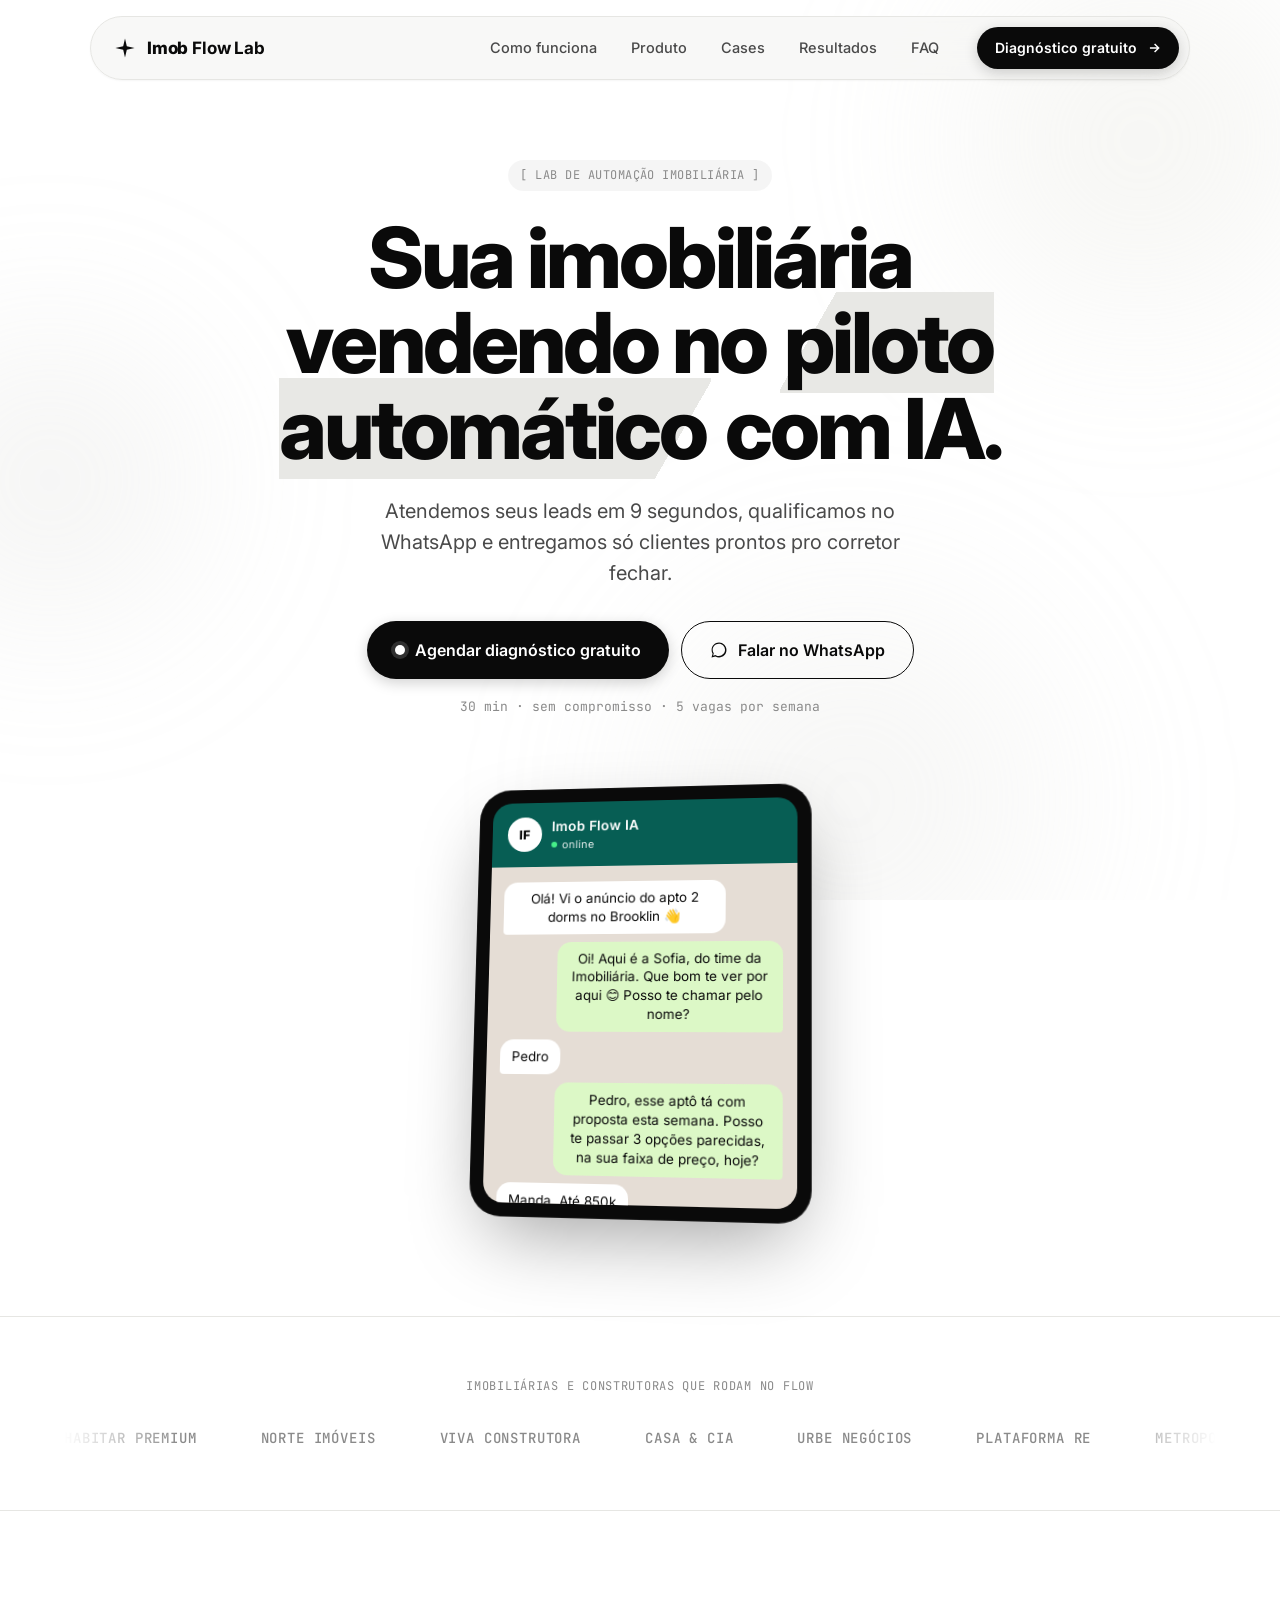
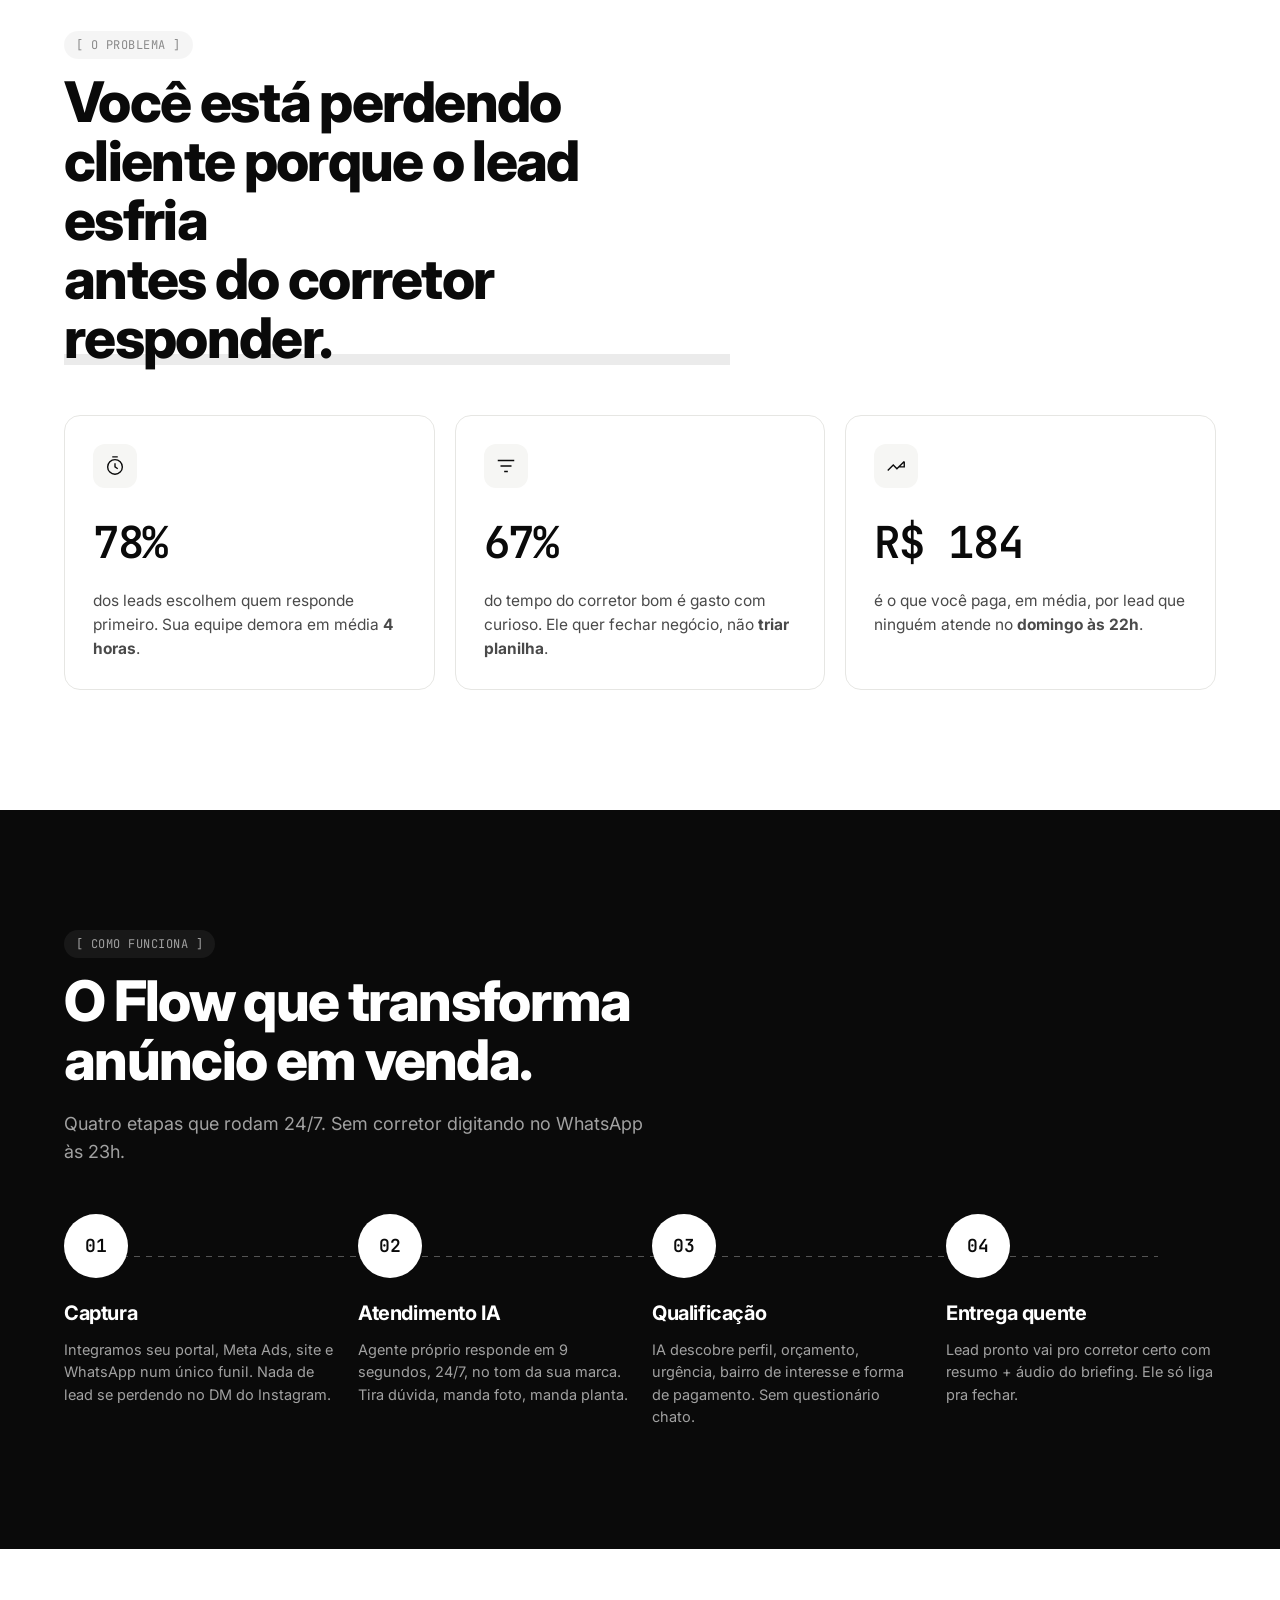
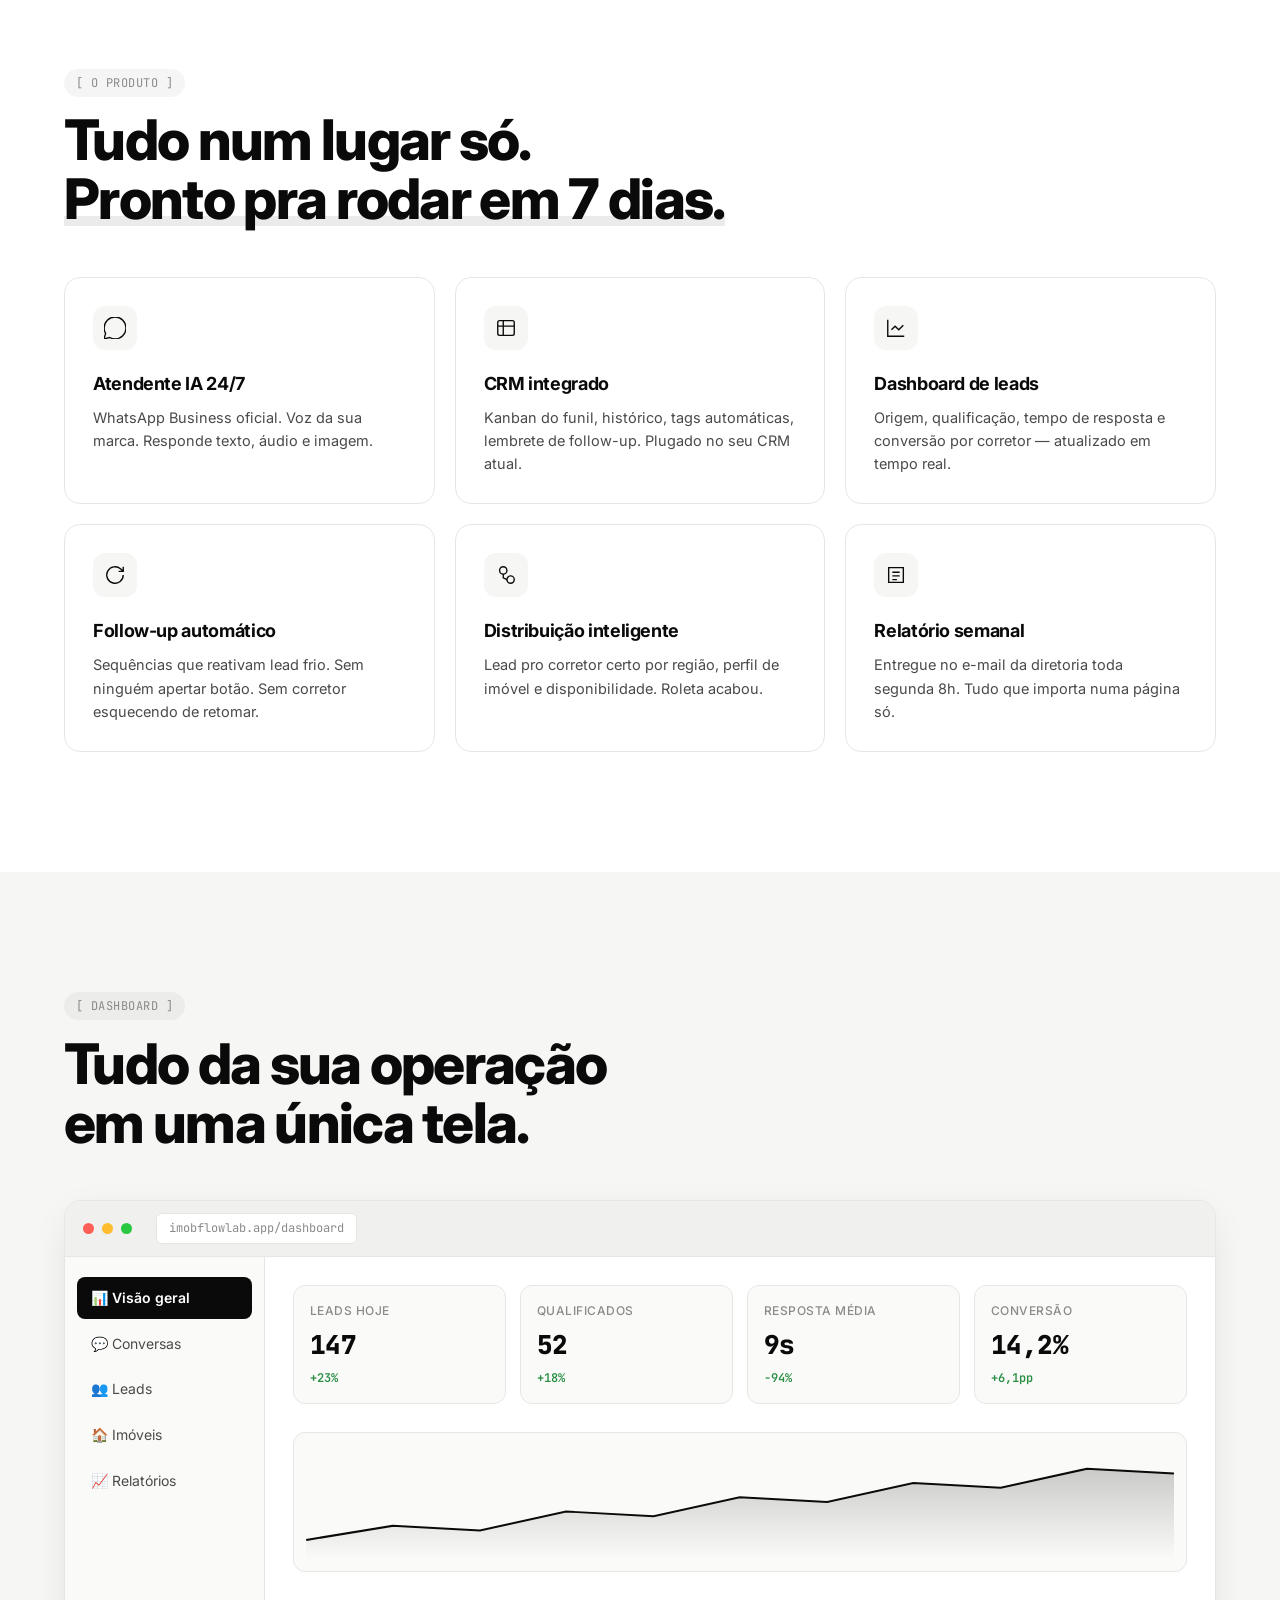
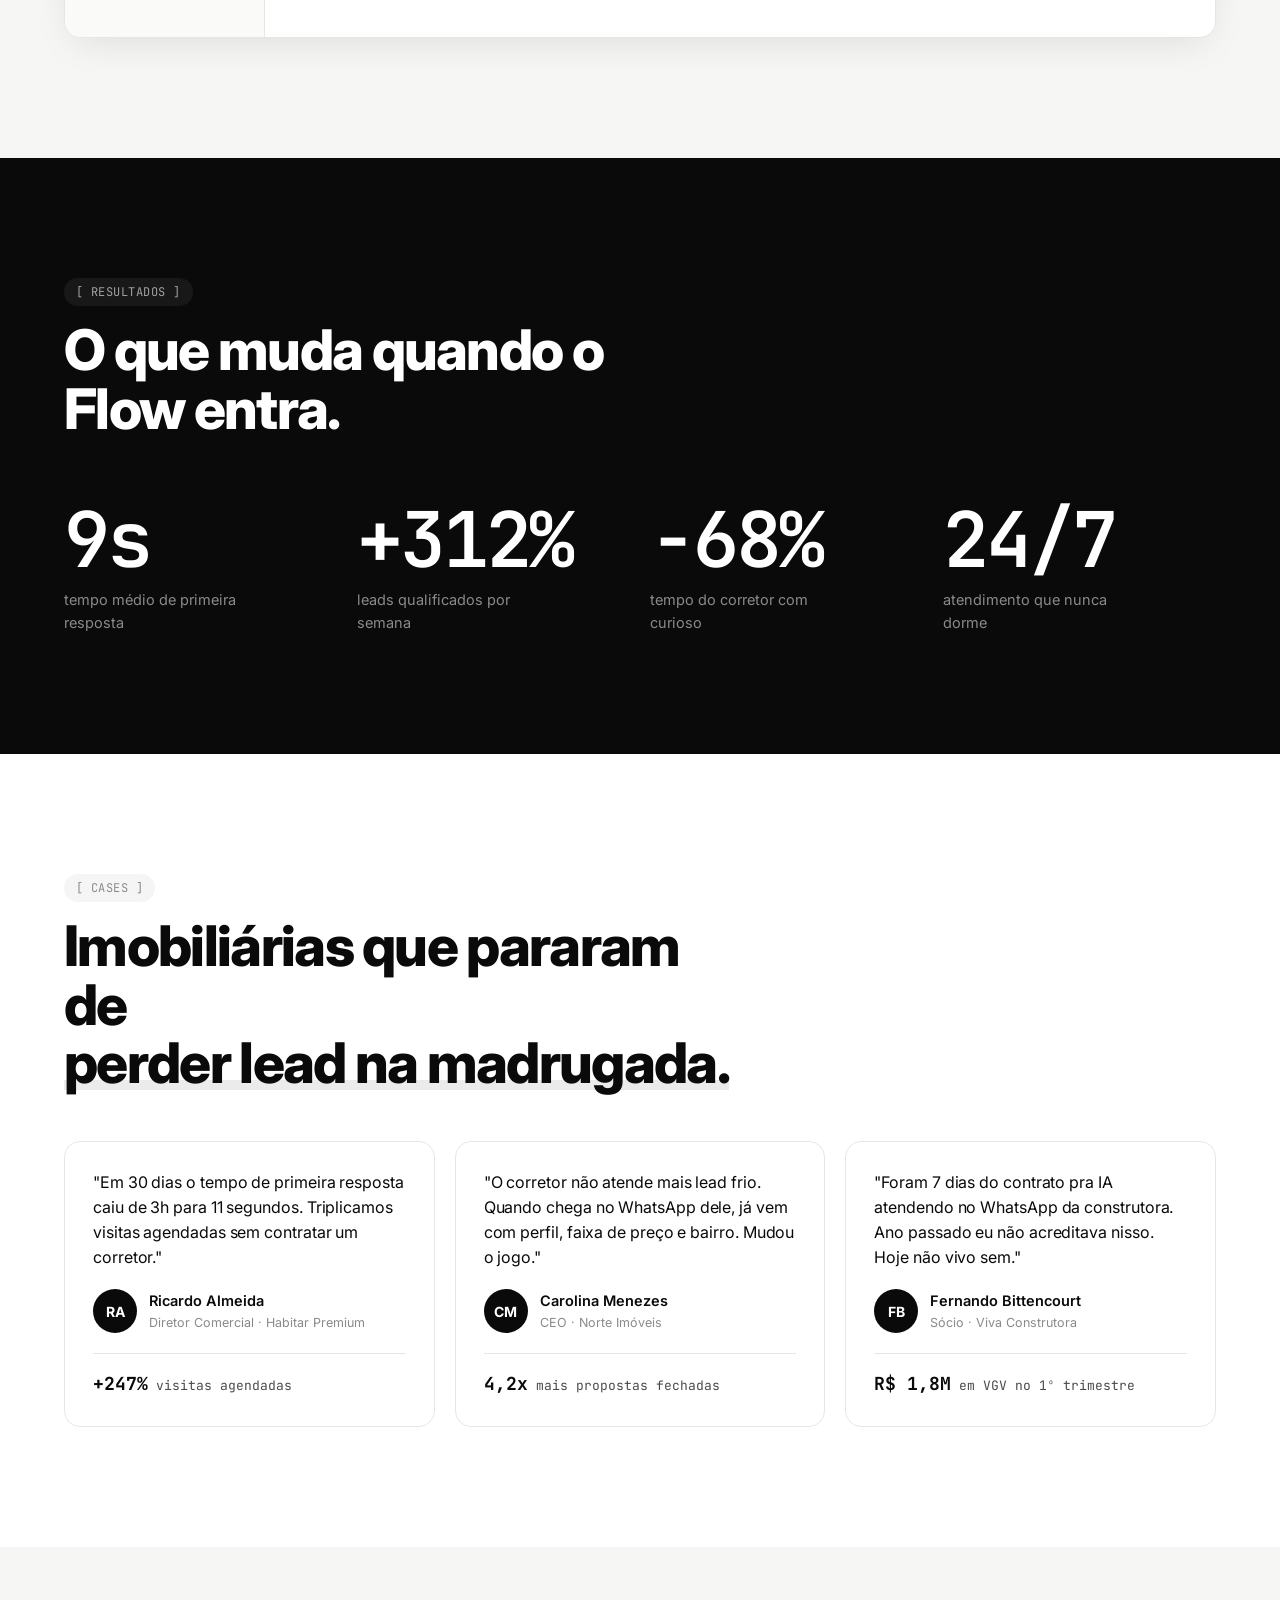
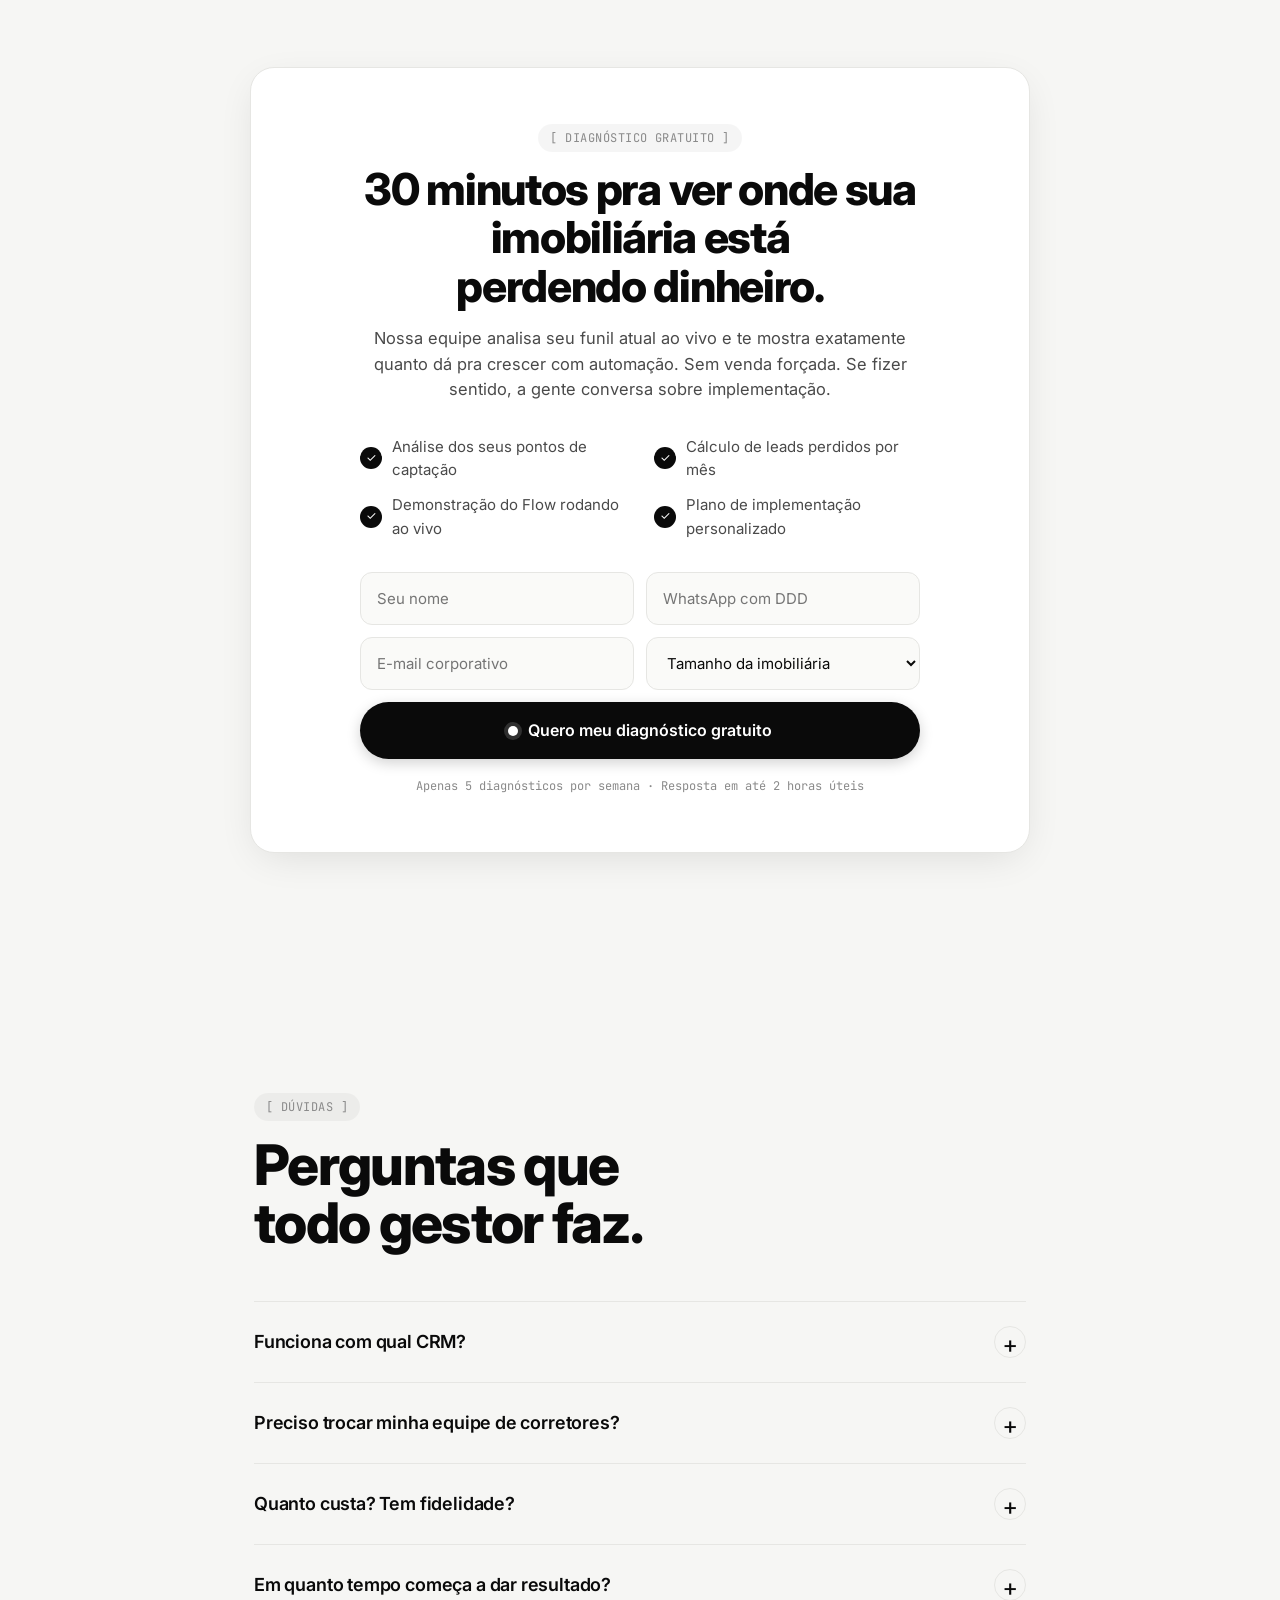
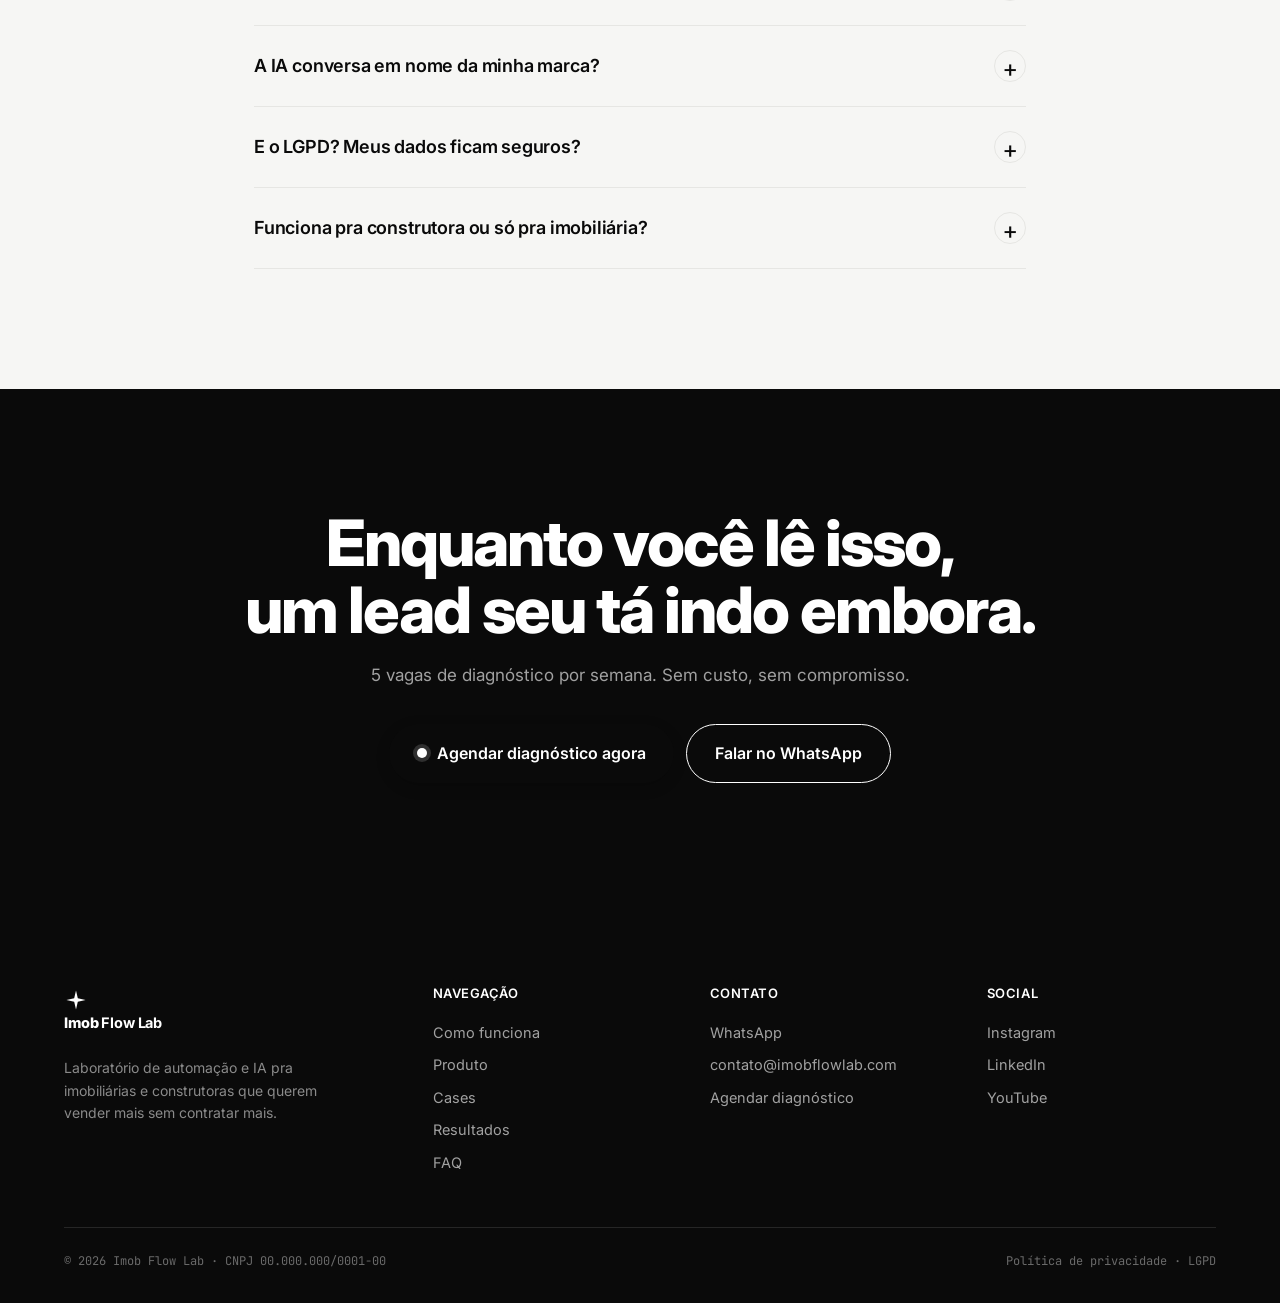
==== index.html @ 94480224 "Publish Imob Flow Lab site to gh-pages" ====
<!DOCTYPE html>
<html lang="pt-BR">
<head>
<meta charset="UTF-8" />
<meta name="viewport" content="width=device-width, initial-scale=1.0" />
<title>Imob Flow Lab — IA para imobiliárias vendendo no piloto automático</title>
<meta name="description" content="Atendemos seus leads em 9 segundos, qualificamos no WhatsApp e entregamos só clientes prontos pro corretor fechar. Agende seu diagnóstico gratuito." />
<link rel="preconnect" href="https://fonts.googleapis.com" />
<link rel="preconnect" href="https://fonts.gstatic.com" crossorigin />
<link href="https://fonts.googleapis.com/css2?family=Inter:wght@400;500;600;700;800&family=JetBrains+Mono:wght@400;500&display=swap" rel="stylesheet" />
<link rel="stylesheet" href="styles.css" />
<link rel="icon" type="image/svg+xml" href="assets/favicon.svg" />
</head>
<body>

<!-- BACKGROUND ORBS -->
<div class="bg-orbs" aria-hidden="true">
  <div class="orb orb-1"></div>
  <div class="orb orb-2"></div>
  <div class="orb orb-3"></div>
</div>

<!-- NAVBAR -->
<header class="navbar-wrap">
  <nav class="navbar" aria-label="Principal">
    <a href="#top" class="logo" aria-label="Imob Flow Lab — Início">
      <svg class="logo-mark" viewBox="0 0 40 40" fill="none" aria-hidden="true">
        <path d="M20 4 L23 17 L36 20 L23 23 L20 36 L17 23 L4 20 L17 17 Z" fill="#0A0A0A"/>
      </svg>
      <span class="logo-text"><strong>Imob</strong> Flow Lab</span>
    </a>
    <ul class="nav-links">
      <li><a href="#como-funciona">Como funciona</a></li>
      <li><a href="#produto">Produto</a></li>
      <li><a href="#cases">Cases</a></li>
      <li><a href="#resultados">Resultados</a></li>
      <li><a href="#faq">FAQ</a></li>
    </ul>
    <a href="#diagnostico" class="btn btn-primary btn-sm">
      Diagnóstico gratuito
      <svg width="14" height="14" viewBox="0 0 24 24" fill="none" stroke="currentColor" stroke-width="2.5"><path d="M5 12h14M13 5l7 7-7 7"/></svg>
    </a>
    <button class="nav-toggle" aria-label="Abrir menu">
      <span></span><span></span><span></span>
    </button>
  </nav>
</header>

<!-- MOBILE DRAWER -->
<div class="mobile-drawer" aria-hidden="true">
  <a href="#como-funciona">Como funciona</a>
  <a href="#produto">Produto</a>
  <a href="#cases">Cases</a>
  <a href="#resultados">Resultados</a>
  <a href="#faq">FAQ</a>
  <a href="#diagnostico" class="btn btn-primary">Diagnóstico gratuito →</a>
</div>

<main id="top">

<!-- HERO -->
<section class="hero">
  <div class="container hero-inner">
    <span class="eyebrow">[ LAB DE AUTOMAÇÃO IMOBILIÁRIA ]</span>
    <h1 class="hero-title">
      Sua imobiliária vendendo no <span class="hl">piloto automático</span> com IA.
    </h1>
    <p class="hero-sub">
      Atendemos seus leads em 9 segundos, qualificamos no WhatsApp e entregamos só clientes prontos pro corretor fechar.
    </p>
    <div class="hero-ctas">
      <a href="#diagnostico" class="btn btn-primary btn-lg">
        <span class="btn-dot"></span>
        Agendar diagnóstico gratuito
      </a>
      <a href="https://wa.me/5500000000000" class="btn btn-ghost btn-lg" target="_blank" rel="noopener">
        <svg width="18" height="18" viewBox="0 0 24 24" fill="currentColor"><path d="M12.04 2C6.58 2 2.13 6.45 2.13 11.91c0 1.75.46 3.45 1.32 4.95L2 22l5.25-1.37c1.45.79 3.08 1.21 4.79 1.21h.01c5.46 0 9.91-4.45 9.91-9.91 0-2.65-1.03-5.14-2.9-7.01A9.816 9.816 0 0 0 12.04 2zm0 18.13c-1.53 0-3.03-.41-4.34-1.19l-.31-.18-3.23.85.86-3.15-.2-.32a8.198 8.198 0 0 1-1.26-4.34c0-4.54 3.7-8.24 8.24-8.24 2.2 0 4.27.86 5.83 2.42a8.18 8.18 0 0 1 2.41 5.83c0 4.54-3.7 8.24-8.24 8.24z"/></svg>
        Falar no WhatsApp
      </a>
    </div>
    <p class="hero-microcopy">30 min · sem compromisso · 5 vagas por semana</p>

    <!-- WhatsApp Mockup -->
    <div class="hero-mock" aria-hidden="true">
      <div class="phone">
        <div class="phone-header">
          <div class="phone-avatar">IF</div>
          <div>
            <div class="phone-name">Imob Flow IA</div>
            <div class="phone-status"><span class="dot-green"></span> online</div>
          </div>
        </div>
        <div class="chat" id="chat"></div>
      </div>
    </div>
  </div>
</section>

<!-- LOGO BAR -->
<section class="logo-bar">
  <div class="container">
    <p class="logo-bar-title">Imobiliárias e construtoras que rodam no Flow</p>
    <div class="marquee">
      <div class="marquee-track">
        <span>HABITAR PREMIUM</span>
        <span>NORTE IMÓVEIS</span>
        <span>VIVA CONSTRUTORA</span>
        <span>CASA &amp; CIA</span>
        <span>URBE NEGÓCIOS</span>
        <span>PLATAFORMA RE</span>
        <span>METROPOLE EMPREENDIMENTOS</span>
        <span>ALTO PADRÃO LAR</span>
        <span>HABITAR PREMIUM</span>
        <span>NORTE IMÓVEIS</span>
        <span>VIVA CONSTRUTORA</span>
        <span>CASA &amp; CIA</span>
      </div>
    </div>
  </div>
</section>

<!-- DOR -->
<section class="section section-dor">
  <div class="container">
    <span class="eyebrow">[ O PROBLEMA ]</span>
    <h2 class="section-title">
      Você está perdendo cliente porque o lead esfria <span class="hl-line">antes do corretor responder.</span>
    </h2>
    <div class="grid-3">
      <article class="card card-dor reveal">
        <div class="card-icon"><svg viewBox="0 0 24 24" fill="none" stroke="currentColor" stroke-width="1.5"><circle cx="12" cy="13" r="8"/><path d="M12 9v4l3 2M9 2h6"/></svg></div>
        <div class="big-stat">78%</div>
        <p>dos leads escolhem quem responde primeiro. Sua equipe demora em média <strong>4 horas</strong>.</p>
      </article>
      <article class="card card-dor reveal">
        <div class="card-icon"><svg viewBox="0 0 24 24" fill="none" stroke="currentColor" stroke-width="1.5"><path d="M3 6h18M6 12h12M10 18h4"/></svg></div>
        <div class="big-stat">67%</div>
        <p>do tempo do corretor bom é gasto com curioso. Ele quer fechar negócio, não <strong>triar planilha</strong>.</p>
      </article>
      <article class="card card-dor reveal">
        <div class="card-icon"><svg viewBox="0 0 24 24" fill="none" stroke="currentColor" stroke-width="1.5"><path d="M3 17l6-6 4 4 8-8M21 7v6h-6"/></svg></div>
        <div class="big-stat">R$ 184</div>
        <p>é o que você paga, em média, por lead que ninguém atende no <strong>domingo às 22h</strong>.</p>
      </article>
    </div>
  </div>
</section>

<!-- MECANISMO -->
<section class="section section-dark" id="como-funciona">
  <div class="container">
    <span class="eyebrow eyebrow-dark">[ COMO FUNCIONA ]</span>
    <h2 class="section-title">O Flow que transforma <span class="hl-line">anúncio em venda.</span></h2>
    <p class="section-sub">Quatro etapas que rodam 24/7. Sem corretor digitando no WhatsApp às 23h.</p>

    <div class="flow">
      <div class="flow-line"></div>
      <div class="flow-step reveal">
        <div class="flow-num">01</div>
        <h3>Captura</h3>
        <p>Integramos seu portal, Meta Ads, site e WhatsApp num único funil. Nada de lead se perdendo no DM do Instagram.</p>
      </div>
      <div class="flow-step reveal">
        <div class="flow-num">02</div>
        <h3>Atendimento IA</h3>
        <p>Agente próprio responde em 9 segundos, 24/7, no tom da sua marca. Tira dúvida, manda foto, manda planta.</p>
      </div>
      <div class="flow-step reveal">
        <div class="flow-num">03</div>
        <h3>Qualificação</h3>
        <p>IA descobre perfil, orçamento, urgência, bairro de interesse e forma de pagamento. Sem questionário chato.</p>
      </div>
      <div class="flow-step reveal">
        <div class="flow-num">04</div>
        <h3>Entrega quente</h3>
        <p>Lead pronto vai pro corretor certo com resumo + áudio do briefing. Ele só liga pra fechar.</p>
      </div>
    </div>
  </div>
</section>

<!-- PRODUTO / MODULOS -->
<section class="section" id="produto">
  <div class="container">
    <span class="eyebrow">[ O PRODUTO ]</span>
    <h2 class="section-title">Tudo num lugar só. <span class="hl-line">Pronto pra rodar em 7 dias.</span></h2>
    <div class="grid-3">
      <article class="card card-feat reveal">
        <div class="card-icon"><svg viewBox="0 0 24 24" fill="none" stroke="currentColor" stroke-width="1.5"><path d="M20.52 3.45A11.84 11.84 0 0 0 12.07 0C5.51 0 .15 5.36.15 11.92c0 2.1.55 4.16 1.6 5.97L0 24l6.27-1.64a11.93 11.93 0 0 0 5.8 1.48h.01c6.55 0 11.92-5.36 11.92-11.92 0-3.19-1.24-6.19-3.48-8.47z"/></svg></div>
        <h3>Atendente IA 24/7</h3>
        <p>WhatsApp Business oficial. Voz da sua marca. Responde texto, áudio e imagem.</p>
      </article>
      <article class="card card-feat reveal">
        <div class="card-icon"><svg viewBox="0 0 24 24" fill="none" stroke="currentColor" stroke-width="1.5"><rect x="3" y="4" width="18" height="16" rx="2"/><path d="M3 10h18M9 4v16"/></svg></div>
        <h3>CRM integrado</h3>
        <p>Kanban do funil, histórico, tags automáticas, lembrete de follow-up. Plugado no seu CRM atual.</p>
      </article>
      <article class="card card-feat reveal">
        <div class="card-icon"><svg viewBox="0 0 24 24" fill="none" stroke="currentColor" stroke-width="1.5"><path d="M3 3v18h18M7 14l4-4 4 4 5-5"/></svg></div>
        <h3>Dashboard de leads</h3>
        <p>Origem, qualificação, tempo de resposta e conversão por corretor — atualizado em tempo real.</p>
      </article>
      <article class="card card-feat reveal">
        <div class="card-icon"><svg viewBox="0 0 24 24" fill="none" stroke="currentColor" stroke-width="1.5"><path d="M21 12a9 9 0 1 1-3-6.7L21 8M21 3v5h-5"/></svg></div>
        <h3>Follow-up automático</h3>
        <p>Sequências que reativam lead frio. Sem ninguém apertar botão. Sem corretor esquecendo de retomar.</p>
      </article>
      <article class="card card-feat reveal">
        <div class="card-icon"><svg viewBox="0 0 24 24" fill="none" stroke="currentColor" stroke-width="1.5"><circle cx="9" cy="7" r="4"/><circle cx="17" cy="17" r="4"/><path d="M9 11v4l4 2"/></svg></div>
        <h3>Distribuição inteligente</h3>
        <p>Lead pro corretor certo por região, perfil de imóvel e disponibilidade. Roleta acabou.</p>
      </article>
      <article class="card card-feat reveal">
        <div class="card-icon"><svg viewBox="0 0 24 24" fill="none" stroke="currentColor" stroke-width="1.5"><path d="M4 4h16v16H4z M8 9h8M8 13h8M8 17h5"/></svg></div>
        <h3>Relatório semanal</h3>
        <p>Entregue no e-mail da diretoria toda segunda 8h. Tudo que importa numa página só.</p>
      </article>
    </div>
  </div>
</section>

<!-- DEMO VISUAL -->
<section class="section section-alt">
  <div class="container">
    <span class="eyebrow">[ DASHBOARD ]</span>
    <h2 class="section-title">Tudo da sua operação <span class="hl-line">em uma única tela.</span></h2>
    <div class="dashboard-frame">
      <div class="dashboard-top">
        <span class="dot"></span><span class="dot"></span><span class="dot"></span>
        <div class="dashboard-url">imobflowlab.app/dashboard</div>
      </div>
      <div class="dashboard-body">
        <div class="dash-side">
          <div class="dash-side-item active">📊 Visão geral</div>
          <div class="dash-side-item">💬 Conversas</div>
          <div class="dash-side-item">👥 Leads</div>
          <div class="dash-side-item">🏠 Imóveis</div>
          <div class="dash-side-item">📈 Relatórios</div>
        </div>
        <div class="dash-main">
          <div class="dash-kpis">
            <div class="kpi"><span class="kpi-label">Leads hoje</span><span class="kpi-value">147</span><span class="kpi-trend up">+23%</span></div>
            <div class="kpi"><span class="kpi-label">Qualificados</span><span class="kpi-value">52</span><span class="kpi-trend up">+18%</span></div>
            <div class="kpi"><span class="kpi-label">Resposta média</span><span class="kpi-value">9s</span><span class="kpi-trend up">−94%</span></div>
            <div class="kpi"><span class="kpi-label">Conversão</span><span class="kpi-value">14,2%</span><span class="kpi-trend up">+6,1pp</span></div>
          </div>
          <div class="dash-chart">
            <svg viewBox="0 0 400 120" preserveAspectRatio="none">
              <defs>
                <linearGradient id="g1" x1="0" x2="0" y1="0" y2="1">
                  <stop offset="0%" stop-color="#0A0A0A" stop-opacity="0.2"/>
                  <stop offset="100%" stop-color="#0A0A0A" stop-opacity="0"/>
                </linearGradient>
              </defs>
              <path d="M0,100 L40,85 L80,90 L120,70 L160,75 L200,55 L240,60 L280,40 L320,45 L360,25 L400,30 L400,120 L0,120 Z" fill="url(#g1)"/>
              <path d="M0,100 L40,85 L80,90 L120,70 L160,75 L200,55 L240,60 L280,40 L320,45 L360,25 L400,30" stroke="#0A0A0A" stroke-width="2" fill="none"/>
            </svg>
          </div>
        </div>
      </div>
    </div>
  </div>
</section>

<!-- RESULTADOS -->
<section class="section section-dark" id="resultados">
  <div class="container">
    <span class="eyebrow eyebrow-dark">[ RESULTADOS ]</span>
    <h2 class="section-title">O que muda quando o <span class="hl-line">Flow entra.</span></h2>
    <div class="grid-4 stats">
      <div class="stat reveal"><div class="stat-num" data-target="9" data-suffix="s">0s</div><div class="stat-label">tempo médio de primeira resposta</div></div>
      <div class="stat reveal"><div class="stat-num" data-target="312" data-prefix="+" data-suffix="%">0%</div><div class="stat-label">leads qualificados por semana</div></div>
      <div class="stat reveal"><div class="stat-num" data-target="68" data-prefix="−" data-suffix="%">0%</div><div class="stat-label">tempo do corretor com curioso</div></div>
      <div class="stat reveal"><div class="stat-num">24/7</div><div class="stat-label">atendimento que nunca dorme</div></div>
    </div>
  </div>
</section>

<!-- CASES / DEPOIMENTOS -->
<section class="section" id="cases">
  <div class="container">
    <span class="eyebrow">[ CASES ]</span>
    <h2 class="section-title">Imobiliárias que pararam de <span class="hl-line">perder lead na madrugada.</span></h2>
    <div class="grid-3">
      <article class="card card-case reveal">
        <div class="case-quote">"Em 30 dias o tempo de primeira resposta caiu de 3h para 11 segundos. Triplicamos visitas agendadas sem contratar um corretor."</div>
        <div class="case-author">
          <div class="case-avatar">RA</div>
          <div>
            <div class="case-name">Ricardo Almeida</div>
            <div class="case-role">Diretor Comercial · Habitar Premium</div>
          </div>
        </div>
        <div class="case-metric"><strong>+247%</strong> visitas agendadas</div>
      </article>
      <article class="card card-case reveal">
        <div class="case-quote">"O corretor não atende mais lead frio. Quando chega no WhatsApp dele, já vem com perfil, faixa de preço e bairro. Mudou o jogo."</div>
        <div class="case-author">
          <div class="case-avatar">CM</div>
          <div>
            <div class="case-name">Carolina Menezes</div>
            <div class="case-role">CEO · Norte Imóveis</div>
          </div>
        </div>
        <div class="case-metric"><strong>4,2x</strong> mais propostas fechadas</div>
      </article>
      <article class="card card-case reveal">
        <div class="case-quote">"Foram 7 dias do contrato pra IA atendendo no WhatsApp da construtora. Ano passado eu não acreditava nisso. Hoje não vivo sem."</div>
        <div class="case-author">
          <div class="case-avatar">FB</div>
          <div>
            <div class="case-name">Fernando Bittencourt</div>
            <div class="case-role">Sócio · Viva Construtora</div>
          </div>
        </div>
        <div class="case-metric"><strong>R$ 1,8M</strong> em VGV no 1º trimestre</div>
      </article>
    </div>
  </div>
</section>

<!-- OFERTA / DIAGNOSTICO -->
<section class="section section-offer" id="diagnostico">
  <div class="container">
    <div class="offer-card reveal">
      <span class="eyebrow">[ DIAGNÓSTICO GRATUITO ]</span>
      <h2 class="offer-title">30 minutos pra ver onde sua imobiliária está <span class="hl-line">perdendo dinheiro.</span></h2>
      <p class="offer-sub">Nossa equipe analisa seu funil atual ao vivo e te mostra exatamente quanto dá pra crescer com automação. Sem venda forçada. Se fizer sentido, a gente conversa sobre implementação.</p>
      <ul class="offer-list">
        <li><span class="check">✓</span> Análise dos seus pontos de captação</li>
        <li><span class="check">✓</span> Cálculo de leads perdidos por mês</li>
        <li><span class="check">✓</span> Demonstração do Flow rodando ao vivo</li>
        <li><span class="check">✓</span> Plano de implementação personalizado</li>
      </ul>

      <form class="offer-form" onsubmit="event.preventDefault(); handleSubmit(this);">
        <div class="form-row">
          <input type="text" name="nome" placeholder="Seu nome" required />
          <input type="tel" name="whatsapp" placeholder="WhatsApp com DDD" required />
        </div>
        <div class="form-row">
          <input type="email" name="email" placeholder="E-mail corporativo" required />
          <select name="porte" required>
            <option value="">Tamanho da imobiliária</option>
            <option>Até 5 corretores</option>
            <option>6 a 20 corretores</option>
            <option>21 a 50 corretores</option>
            <option>Mais de 50 corretores</option>
            <option>Construtora / Incorporadora</option>
          </select>
        </div>
        <button type="submit" class="btn btn-primary btn-lg btn-block">
          <span class="btn-dot"></span>
          Quero meu diagnóstico gratuito
        </button>
        <p class="form-foot">Apenas 5 diagnósticos por semana · Resposta em até 2 horas úteis</p>
      </form>
    </div>
  </div>
</section>

<!-- FAQ -->
<section class="section section-alt" id="faq">
  <div class="container container-narrow">
    <span class="eyebrow">[ DÚVIDAS ]</span>
    <h2 class="section-title">Perguntas que <span class="hl-line">todo gestor faz.</span></h2>
    <div class="faq">
      <details class="faq-item">
        <summary>Funciona com qual CRM?<span class="faq-icon">+</span></summary>
        <p>Plugamos no que você já usa. HubSpot, Pipedrive, RD Station, Kommo, Jetimob, Vista, Imovelweb, Zap. Se for um CRM custom, integramos via API em até 5 dias úteis.</p>
      </details>
      <details class="faq-item">
        <summary>Preciso trocar minha equipe de corretores?<span class="faq-icon">+</span></summary>
        <p>Não. A IA não substitui corretor — ela tira o lixo do caminho. Seu corretor recebe lead já qualificado, com briefing pronto, e gasta o tempo dele fechando, não filtrando.</p>
      </details>
      <details class="faq-item">
        <summary>Quanto custa? Tem fidelidade?<span class="faq-icon">+</span></summary>
        <p>Trabalhamos com setup único + mensalidade baseada no volume de atendimentos. Contrato de 6 meses, com cláusula de saída se a gente não bater a meta combinada nos primeiros 90 dias. Preço só faz sentido depois do diagnóstico, quando a gente sabe o porte da sua operação.</p>
      </details>
      <details class="faq-item">
        <summary>Em quanto tempo começa a dar resultado?<span class="faq-icon">+</span></summary>
        <p>Implementação técnica: 7 dias úteis. Primeiro impacto em tempo de resposta: imediato. Primeiro impacto em conversão: 30 a 45 dias, em média. Resultados medidos no nosso dashboard, sem letrinha miúda.</p>
      </details>
      <details class="faq-item">
        <summary>A IA conversa em nome da minha marca?<span class="faq-icon">+</span></summary>
        <p>Sim. Treinamos o agente com sua linguagem, seus argumentos, seus diferenciais e seu portfólio. Quem fala no WhatsApp é a sua marca, não um chatbot genérico.</p>
      </details>
      <details class="faq-item">
        <summary>E o LGPD? Meus dados ficam seguros?<span class="faq-icon">+</span></summary>
        <p>Sim. Operamos em servidores brasileiros, com criptografia em trânsito e em repouso. Contrato vem com DPA assinado. Você é o controlador, a gente é operador.</p>
      </details>
      <details class="faq-item">
        <summary>Funciona pra construtora ou só pra imobiliária?<span class="faq-icon">+</span></summary>
        <p>Os dois. Construtora ganha um vendedor digital 24/7 pra cada empreendimento. Imobiliária ganha capacidade infinita de triagem de lead novo e reativação de base antiga.</p>
      </details>
    </div>
  </div>
</section>

<!-- CTA FINAL -->
<section class="section cta-final">
  <div class="container">
    <h2 class="cta-final-title">Enquanto você lê isso, <br/> <span class="hl-line">um lead seu tá indo embora.</span></h2>
    <p class="cta-final-sub">5 vagas de diagnóstico por semana. Sem custo, sem compromisso.</p>
    <div class="hero-ctas center">
      <a href="#diagnostico" class="btn btn-primary btn-lg">
        <span class="btn-dot"></span>
        Agendar diagnóstico agora
      </a>
      <a href="https://wa.me/5500000000000" class="btn btn-ghost btn-lg" target="_blank" rel="noopener">Falar no WhatsApp</a>
    </div>
  </div>
</section>

</main>

<!-- FOOTER -->
<footer class="footer">
  <div class="container">
    <div class="footer-grid">
      <div>
        <a href="#top" class="logo">
          <svg class="logo-mark" viewBox="0 0 40 40" fill="none"><path d="M20 4 L23 17 L36 20 L23 23 L20 36 L17 23 L4 20 L17 17 Z" fill="#FFFFFF"/></svg>
          <span class="logo-text logo-text-light"><strong>Imob</strong> Flow Lab</span>
        </a>
        <p class="footer-desc">Laboratório de automação e IA pra imobiliárias e construtoras que querem vender mais sem contratar mais.</p>
      </div>
      <div>
        <h4>Navegação</h4>
        <a href="#como-funciona">Como funciona</a>
        <a href="#produto">Produto</a>
        <a href="#cases">Cases</a>
        <a href="#resultados">Resultados</a>
        <a href="#faq">FAQ</a>
      </div>
      <div>
        <h4>Contato</h4>
        <a href="https://wa.me/5500000000000">WhatsApp</a>
        <a href="mailto:contato@imobflowlab.com">contato@imobflowlab.com</a>
        <a href="#diagnostico">Agendar diagnóstico</a>
      </div>
      <div>
        <h4>Social</h4>
        <a href="#">Instagram</a>
        <a href="#">LinkedIn</a>
        <a href="#">YouTube</a>
      </div>
    </div>
    <div class="footer-bottom">
      <span>© 2026 Imob Flow Lab · CNPJ 00.000.000/0001-00</span>
      <span>Política de privacidade · LGPD</span>
    </div>
  </div>
</footer>

<!-- STICKY MOBILE CTA -->
<a href="#diagnostico" class="sticky-cta">
  <span class="btn-dot"></span>
  Diagnóstico gratuito →
</a>

<script src="script.js"></script>
</body>
</html>
---- styles.css ----
/* =========================================================
   IMOB FLOW LAB — minimalist B&W tech
   ========================================================= */

:root{
  --bg: #FFFFFF;
  --bg-alt: #F6F6F4;
  --bg-dark: #0A0A0A;
  --surface-dark: #141414;
  --ink: #0A0A0A;
  --ink-2: #4A4A4A;
  --ink-3: #8A8A8A;
  --line: #E6E6E3;
  --line-dark: #262626;
  --accent: #0A0A0A;
  --accent-soft: rgba(10,10,10,0.04);
  --radius: 16px;
  --radius-sm: 10px;
  --container: 1200px;
  --shadow-1: 0 1px 2px rgba(0,0,0,0.04);
  --shadow-2: 0 10px 40px -10px rgba(0,0,0,0.12);
}

*{box-sizing:border-box;margin:0;padding:0}
html{scroll-behavior:smooth;-webkit-text-size-adjust:100%}
body{
  font-family:'Inter',system-ui,-apple-system,Segoe UI,Roboto,sans-serif;
  background:var(--bg);
  color:var(--ink);
  line-height:1.55;
  -webkit-font-smoothing:antialiased;
  overflow-x:hidden;
}
a{color:inherit;text-decoration:none}
button{font:inherit;border:0;background:none;cursor:pointer;color:inherit}
img,svg{display:block;max-width:100%}

/* ========== BACKGROUND ORBS ========== */
.bg-orbs{position:fixed;inset:0;z-index:-1;overflow:hidden;pointer-events:none}
.orb{position:absolute;border-radius:50%;filter:blur(80px);opacity:.5}
.orb-1{width:520px;height:520px;top:-120px;right:-120px;background:radial-gradient(circle,rgba(220,220,210,.7),transparent 70%)}
.orb-2{width:420px;height:420px;top:30%;left:-160px;background:radial-gradient(circle,rgba(200,200,195,.55),transparent 70%)}
.orb-3{width:600px;height:600px;bottom:-200px;right:10%;background:radial-gradient(circle,rgba(215,215,210,.55),transparent 70%)}

/* ========== CONTAINER ========== */
.container{
  width:100%;
  max-width:var(--container);
  margin:0 auto;
  padding:0 24px;
}
.container-narrow{max-width:820px}

/* ========== NAVBAR ========== */
.navbar-wrap{
  position:fixed;
  top:16px;left:0;right:0;
  z-index:50;
  display:flex;justify-content:center;
  padding:0 16px;
}
.navbar{
  display:flex;align-items:center;gap:24px;
  width:100%;max-width:1100px;
  background:rgba(246,246,244,.7);
  backdrop-filter:blur(20px) saturate(180%);
  -webkit-backdrop-filter:blur(20px) saturate(180%);
  border:1px solid var(--line);
  border-radius:999px;
  padding:10px 10px 10px 22px;
  box-shadow:var(--shadow-1);
}
.logo{display:flex;align-items:center;gap:10px;font-weight:700;font-size:17px;letter-spacing:-.01em}
.logo-mark{width:24px;height:24px;flex-shrink:0}
.logo-text strong{font-weight:800}
.logo-text-light{color:#fff}
.nav-links{display:flex;gap:6px;list-style:none;margin-left:auto}
.nav-links a{
  display:inline-block;
  padding:8px 14px;
  border-radius:999px;
  font-size:14.5px;color:var(--ink-2);font-weight:500;
  transition:.2s;
}
.nav-links a:hover{background:var(--accent-soft);color:var(--ink)}

/* ========== BUTTONS ========== */
.btn{
  display:inline-flex;align-items:center;gap:10px;
  padding:14px 22px;border-radius:999px;
  font-weight:600;font-size:15px;
  transition:transform .2s,background .2s,box-shadow .2s;
  white-space:nowrap;
}
.btn-sm{padding:10px 18px;font-size:14px}
.btn-lg{padding:16px 28px;font-size:16px}
.btn-block{width:100%;justify-content:center}
.btn-primary{
  background:var(--bg-dark);color:#fff;
  box-shadow:0 4px 14px rgba(0,0,0,0.18);
}
.btn-primary:hover{transform:translateY(-2px);box-shadow:0 8px 22px rgba(0,0,0,0.25)}
.btn-ghost{
  background:transparent;color:var(--ink);
  border:1.5px solid var(--ink);
}
.btn-ghost:hover{background:var(--ink);color:#fff}
.btn-dot{
  width:10px;height:10px;border-radius:50%;background:#fff;
  box-shadow:0 0 0 4px rgba(255,255,255,.15);
  animation:pulse 1.6s infinite;
}
@keyframes pulse{
  0%,100%{box-shadow:0 0 0 4px rgba(255,255,255,.15)}
  50%{box-shadow:0 0 0 7px rgba(255,255,255,.05)}
}

.nav-toggle{display:none;flex-direction:column;gap:5px;padding:8px}
.nav-toggle span{width:22px;height:2px;background:var(--ink);border-radius:2px;transition:.2s}

/* ========== MOBILE DRAWER ========== */
.mobile-drawer{
  position:fixed;inset:0;z-index:40;
  background:var(--bg);
  padding:100px 32px 32px;
  display:none;flex-direction:column;gap:8px;
}
.mobile-drawer.open{display:flex}
.mobile-drawer a{
  padding:18px 0;font-size:22px;font-weight:600;
  border-bottom:1px solid var(--line);
}
.mobile-drawer .btn{margin-top:24px;justify-content:center;font-size:17px;border:0}

/* ========== HERO ========== */
.hero{
  padding:160px 0 100px;
  text-align:center;
  position:relative;
}
.hero-inner{display:flex;flex-direction:column;align-items:center}
.eyebrow{
  font-family:'JetBrains Mono',ui-monospace,monospace;
  font-size:12px;letter-spacing:.04em;
  color:var(--ink-3);text-transform:uppercase;
  background:var(--accent-soft);
  padding:6px 12px;border-radius:999px;
  margin-bottom:24px;
}
.eyebrow-dark{background:rgba(255,255,255,.06);color:#A1A1A1}
.hero-title{
  font-size:clamp(40px,7.5vw,84px);
  font-weight:800;line-height:1.02;letter-spacing:-.035em;
  max-width:14ch;
  margin-bottom:24px;
}
.hl{
  background:linear-gradient(120deg,transparent 0,transparent 8%,#E8E8E5 8%,#E8E8E5 92%,transparent 92%);
  padding:0 4px;
}
.hl-line{position:relative;display:inline-block}
.hl-line::after{
  content:'';position:absolute;left:0;right:0;bottom:.05em;height:.18em;
  background:#0A0A0A;opacity:.08;z-index:-1;
}
.section-dark .hl-line::after{background:#fff;opacity:.15}
.hero-sub{
  font-size:clamp(17px,1.8vw,20px);
  color:var(--ink-2);max-width:580px;
  margin-bottom:32px;
}
.hero-ctas{display:flex;gap:12px;flex-wrap:wrap;justify-content:center}
.hero-ctas.center{justify-content:center}
.hero-microcopy{
  font-family:'JetBrains Mono',monospace;
  font-size:13px;color:var(--ink-3);
  margin-top:18px;
}

/* ========== HERO MOCKUP ========== */
.hero-mock{margin-top:64px;display:flex;justify-content:center;perspective:1200px}
.phone{
  width:340px;max-width:90vw;
  background:#0A0A0A;border-radius:32px;
  padding:14px;
  box-shadow:0 30px 80px -20px rgba(0,0,0,.4),0 0 0 1px rgba(255,255,255,.05) inset;
  transform:rotateY(-8deg) rotateX(6deg) translateZ(0);
  animation:phoneFloat 6s ease-in-out infinite;
}
@keyframes phoneFloat{
  0%,100%{transform:rotateY(-8deg) rotateX(6deg) translateY(0)}
  50%{transform:rotateY(-8deg) rotateX(6deg) translateY(-8px)}
}
.phone-header{
  display:flex;align-items:center;gap:10px;
  background:#075E54;color:#fff;
  padding:14px 16px;border-radius:20px 20px 0 0;
}
.phone-avatar{
  width:36px;height:36px;border-radius:50%;
  background:#fff;color:#0A0A0A;
  display:grid;place-items:center;font-weight:800;font-size:13px;
}
.phone-name{font-size:14px;font-weight:600}
.phone-status{font-size:11px;opacity:.9;display:flex;align-items:center;gap:5px}
.dot-green{width:6px;height:6px;border-radius:50%;background:#4CFF8F}
.chat{
  background:#E5DDD5;
  padding:16px 14px;
  height:340px;overflow:hidden;
  border-radius:0 0 20px 20px;
  display:flex;flex-direction:column;gap:8px;
}
.msg{
  max-width:80%;padding:8px 12px;border-radius:14px;
  font-size:13.5px;line-height:1.4;
  animation:msgIn .35s ease forwards;opacity:0;transform:translateY(8px);
}
.msg-them{background:#fff;align-self:flex-start;border-bottom-left-radius:4px}
.msg-me{background:#DCF8C6;align-self:flex-end;border-bottom-right-radius:4px}
.msg-typing{
  background:#fff;align-self:flex-start;
  padding:10px 14px;display:inline-flex;gap:4px;
}
.msg-typing span{
  width:6px;height:6px;border-radius:50%;background:#999;
  animation:typing 1.2s infinite;
}
.msg-typing span:nth-child(2){animation-delay:.2s}
.msg-typing span:nth-child(3){animation-delay:.4s}
@keyframes typing{0%,60%,100%{transform:translateY(0);opacity:.4}30%{transform:translateY(-3px);opacity:1}}
@keyframes msgIn{to{opacity:1;transform:translateY(0)}}

/* ========== LOGO BAR ========== */
.logo-bar{padding:60px 0;border-top:1px solid var(--line);border-bottom:1px solid var(--line)}
.logo-bar-title{
  text-align:center;
  font-family:'JetBrains Mono',monospace;
  font-size:12px;color:var(--ink-3);text-transform:uppercase;letter-spacing:.06em;
  margin-bottom:32px;
}
.marquee{overflow:hidden;mask-image:linear-gradient(90deg,transparent,#000 10%,#000 90%,transparent)}
.marquee-track{
  display:flex;gap:64px;width:max-content;
  animation:marquee 40s linear infinite;
}
.marquee-track span{
  font-family:'JetBrains Mono',monospace;
  font-weight:500;font-size:14px;color:var(--ink-3);
  letter-spacing:.06em;white-space:nowrap;
}
@keyframes marquee{to{transform:translateX(-50%)}}

/* ========== SECTIONS ========== */
.section{padding:120px 0;position:relative}
.section-alt{background:var(--bg-alt)}
.section-dark{background:var(--bg-dark);color:#fff}
.section-dark .section-title,.section-dark .offer-title{color:#fff}
.section-dark .section-sub{color:#A1A1A1}
.section-title{
  font-size:clamp(32px,4.5vw,56px);
  font-weight:800;letter-spacing:-.03em;line-height:1.05;
  max-width:18ch;margin:18px 0 20px;
}
.section-sub{
  font-size:18px;color:var(--ink-2);max-width:580px;margin-bottom:48px;
}

/* ========== GRIDS ========== */
.grid-3{display:grid;gap:20px;grid-template-columns:repeat(3,1fr);margin-top:48px}
.grid-4{display:grid;gap:20px;grid-template-columns:repeat(4,1fr);margin-top:48px}

/* ========== CARDS ========== */
.card{
  background:#fff;border:1px solid var(--line);
  border-radius:var(--radius);padding:28px;
  transition:.25s;
}
.card:hover{border-color:var(--ink);transform:translateY(-3px);box-shadow:var(--shadow-2)}
.card-icon{
  width:44px;height:44px;border-radius:12px;
  background:var(--bg-alt);
  display:grid;place-items:center;margin-bottom:20px;
}
.card-icon svg{width:22px;height:22px;color:var(--ink)}
.card-dor .big-stat{
  font-family:'JetBrains Mono',monospace;
  font-weight:600;font-size:44px;letter-spacing:-.03em;
  margin-bottom:12px;
}
.card-dor p{color:var(--ink-2);font-size:15.5px}
.card-feat h3{font-size:18px;font-weight:700;letter-spacing:-.02em;margin-bottom:8px}
.card-feat p{color:var(--ink-2);font-size:14.5px;line-height:1.6}

/* ========== FLOW (MECANISMO) ========== */
.flow{
  display:grid;grid-template-columns:repeat(4,1fr);gap:24px;
  position:relative;margin-top:48px;
}
.flow-line{
  position:absolute;left:5%;right:5%;top:42px;height:1px;
  background:repeating-linear-gradient(90deg,rgba(255,255,255,.3) 0 6px,transparent 6px 12px);
}
.flow-step{position:relative;z-index:2}
.flow-num{
  width:64px;height:64px;border-radius:50%;
  background:#fff;color:#0A0A0A;
  display:grid;place-items:center;
  font-family:'JetBrains Mono',monospace;font-weight:600;font-size:18px;
  margin-bottom:20px;
}
.flow-step h3{font-size:20px;font-weight:700;letter-spacing:-.02em;margin-bottom:10px;color:#fff}
.flow-step p{color:#A1A1A1;font-size:14.5px}

/* ========== DASHBOARD MOCK ========== */
.dashboard-frame{
  margin-top:48px;
  background:#fff;border:1px solid var(--line);
  border-radius:var(--radius);overflow:hidden;
  box-shadow:var(--shadow-2);
}
.dashboard-top{
  display:flex;align-items:center;gap:8px;
  background:#F0F0EE;padding:12px 18px;
  border-bottom:1px solid var(--line);
}
.dashboard-top .dot{
  width:11px;height:11px;border-radius:50%;background:#D9D9D6;
}
.dashboard-top .dot:nth-child(1){background:#FF5F57}
.dashboard-top .dot:nth-child(2){background:#FEBC2E}
.dashboard-top .dot:nth-child(3){background:#28C840}
.dashboard-url{
  margin-left:16px;
  font-family:'JetBrains Mono',monospace;font-size:12px;color:var(--ink-3);
  background:#fff;padding:5px 12px;border-radius:6px;border:1px solid var(--line);
}
.dashboard-body{display:grid;grid-template-columns:200px 1fr;min-height:380px}
.dash-side{border-right:1px solid var(--line);padding:20px 12px;background:#FAFAF8}
.dash-side-item{
  padding:10px 14px;border-radius:8px;
  font-size:14px;color:var(--ink-2);
  margin-bottom:4px;cursor:pointer;
}
.dash-side-item.active{background:var(--ink);color:#fff;font-weight:600}
.dash-main{padding:28px}
.dash-kpis{display:grid;grid-template-columns:repeat(4,1fr);gap:14px;margin-bottom:28px}
.kpi{
  background:#FAFAF8;border:1px solid var(--line);
  border-radius:12px;padding:16px;
  display:flex;flex-direction:column;gap:4px;
}
.kpi-label{font-size:12px;color:var(--ink-3);text-transform:uppercase;letter-spacing:.04em;font-weight:500}
.kpi-value{font-size:26px;font-weight:800;letter-spacing:-.02em;font-family:'JetBrains Mono',monospace}
.kpi-trend{font-size:12px;font-weight:600;color:#2A8F45;font-family:'JetBrains Mono',monospace}
.dash-chart{height:140px;border:1px solid var(--line);border-radius:12px;padding:12px;background:#FAFAF8}
.dash-chart svg{width:100%;height:100%}

/* ========== STATS ========== */
.stats{margin-top:64px}
.stat{text-align:left}
.stat-num{
  font-family:'JetBrains Mono',monospace;
  font-size:clamp(48px,6vw,84px);
  font-weight:600;letter-spacing:-.04em;line-height:1;color:#fff;
  margin-bottom:10px;
}
.stat-label{color:#8A8A8A;font-size:14.5px;max-width:200px}

/* ========== CASE / DEPOIMENTOS ========== */
.card-case{
  display:flex;flex-direction:column;gap:20px;
  background:#fff;
}
.case-quote{font-size:16px;line-height:1.55;color:var(--ink);letter-spacing:-.005em}
.case-author{display:flex;align-items:center;gap:12px}
.case-avatar{
  width:44px;height:44px;border-radius:50%;
  background:var(--ink);color:#fff;
  display:grid;place-items:center;font-weight:700;font-size:14px;
}
.case-name{font-weight:600;font-size:14.5px}
.case-role{font-size:12.5px;color:var(--ink-3)}
.case-metric{
  border-top:1px solid var(--line);padding-top:16px;
  font-family:'JetBrains Mono',monospace;font-size:13px;color:var(--ink-2);
}
.case-metric strong{color:var(--ink);font-size:18px}

/* ========== OFERTA ========== */
.section-offer{padding:120px 0;background:var(--bg-alt)}
.offer-card{
  max-width:780px;margin:0 auto;
  background:#fff;border:1px solid var(--line);border-radius:24px;
  padding:56px;text-align:center;
  box-shadow:var(--shadow-2);
}
.offer-title{
  font-size:clamp(28px,4vw,44px);
  font-weight:800;letter-spacing:-.03em;line-height:1.1;
  margin:16px 0 16px;
}
.offer-sub{color:var(--ink-2);font-size:16.5px;max-width:560px;margin:0 auto 32px}
.offer-list{
  list-style:none;display:grid;grid-template-columns:repeat(2,1fr);
  gap:12px 28px;text-align:left;margin:0 auto 32px;max-width:560px;
}
.offer-list li{display:flex;align-items:center;gap:10px;font-size:15px;color:var(--ink-2)}
.check{
  width:22px;height:22px;border-radius:50%;background:var(--ink);color:#fff;
  display:grid;place-items:center;font-size:12px;flex-shrink:0;
}

/* ========== FORM ========== */
.offer-form{display:flex;flex-direction:column;gap:12px;max-width:560px;margin:0 auto}
.form-row{display:grid;grid-template-columns:1fr 1fr;gap:12px}
.offer-form input,.offer-form select{
  width:100%;padding:14px 16px;
  background:#FAFAF8;border:1px solid var(--line);
  border-radius:12px;font:inherit;font-size:15px;color:var(--ink);
  transition:.2s;
}
.offer-form input:focus,.offer-form select:focus{
  outline:none;border-color:var(--ink);background:#fff;
}
.form-foot{font-family:'JetBrains Mono',monospace;font-size:12px;color:var(--ink-3);margin-top:6px}

/* ========== FAQ ========== */
.faq{margin-top:48px;border-top:1px solid var(--line)}
.faq-item{
  border-bottom:1px solid var(--line);
  padding:0;
}
.faq-item summary{
  list-style:none;cursor:pointer;
  padding:24px 0;
  display:flex;justify-content:space-between;align-items:center;
  font-size:18px;font-weight:600;letter-spacing:-.01em;
}
.faq-item summary::-webkit-details-marker{display:none}
.faq-icon{
  font-family:'JetBrains Mono',monospace;font-weight:400;font-size:24px;
  width:32px;height:32px;border:1px solid var(--line);border-radius:50%;
  display:grid;place-items:center;transition:.2s;
}
.faq-item[open] .faq-icon{transform:rotate(45deg);background:var(--ink);color:#fff;border-color:var(--ink)}
.faq-item p{padding:0 0 24px;color:var(--ink-2);font-size:15.5px;line-height:1.65;max-width:90%}

/* ========== CTA FINAL ========== */
.cta-final{
  background:var(--bg-dark);color:#fff;text-align:center;
  padding:120px 0;
}
.cta-final-title{
  font-size:clamp(36px,5vw,64px);
  font-weight:800;letter-spacing:-.03em;line-height:1.05;
  margin-bottom:18px;
}
.cta-final-title .hl-line::after{background:#fff;opacity:.2}
.cta-final-sub{color:#A1A1A1;font-size:17px;margin-bottom:36px}
.cta-final .btn-ghost{color:#fff;border-color:#fff}
.cta-final .btn-ghost:hover{background:#fff;color:#0A0A0A}

/* ========== FOOTER ========== */
.footer{background:#0A0A0A;color:#A1A1A1;padding:80px 0 32px}
.footer-grid{display:grid;grid-template-columns:1.4fr 1fr 1fr 1fr;gap:48px;margin-bottom:48px}
.footer-desc{color:#8A8A8A;font-size:14px;margin-top:18px;max-width:300px;line-height:1.6}
.footer h4{color:#fff;font-size:13px;font-weight:600;letter-spacing:.04em;text-transform:uppercase;margin-bottom:14px}
.footer-grid a{display:block;padding:5px 0;font-size:14.5px;color:#A1A1A1;transition:.2s}
.footer-grid a:hover{color:#fff}
.footer-bottom{
  border-top:1px solid var(--line-dark);
  padding-top:24px;
  display:flex;justify-content:space-between;
  font-family:'JetBrains Mono',monospace;font-size:12px;color:#6A6A6A;
}

/* ========== STICKY MOBILE CTA ========== */
.sticky-cta{
  display:none;position:fixed;bottom:16px;left:16px;right:16px;
  z-index:60;
  background:var(--ink);color:#fff;
  padding:16px 22px;border-radius:999px;
  font-weight:600;font-size:15.5px;
  align-items:center;justify-content:center;gap:10px;
  box-shadow:0 12px 30px rgba(0,0,0,.3);
  transform:translateY(120%);transition:transform .35s;
}
.sticky-cta.visible{transform:translateY(0)}

/* ========== REVEAL ANIMATION ========== */
.reveal{opacity:0;transform:translateY(16px);transition:opacity .6s,transform .6s}
.reveal.in{opacity:1;transform:none}

/* ========== RESPONSIVE ========== */
@media (max-width:1024px){
  .grid-3{grid-template-columns:repeat(2,1fr)}
  .flow{grid-template-columns:repeat(2,1fr);gap:32px}
  .flow-line{display:none}
  .dashboard-body{grid-template-columns:1fr}
  .dash-side{display:none}
  .dash-kpis{grid-template-columns:repeat(2,1fr)}
}
@media (max-width:768px){
  .navbar{padding:8px 8px 8px 18px;gap:8px}
  .nav-links,.btn-sm{display:none}
  .nav-toggle{display:flex}
  .nav-toggle.open span:nth-child(1){transform:translateY(7px) rotate(45deg)}
  .nav-toggle.open span:nth-child(2){opacity:0}
  .nav-toggle.open span:nth-child(3){transform:translateY(-7px) rotate(-45deg)}

  .hero{padding:130px 0 60px}
  .hero-mock{margin-top:48px}
  .section{padding:80px 0}
  .grid-3,.grid-4{grid-template-columns:1fr;gap:14px}
  .stats{margin-top:40px}
  .offer-card{padding:32px 22px}
  .offer-list{grid-template-columns:1fr}
  .form-row{grid-template-columns:1fr}
  .footer-grid{grid-template-columns:1fr 1fr;gap:32px}
  .footer-bottom{flex-direction:column;gap:8px;text-align:center}
  .cta-final{padding:80px 0}
  .sticky-cta{display:flex}
  .hero-ctas .btn{flex:1;justify-content:center}
  .btn-lg{padding:15px 22px;font-size:15px}
}
@media (max-width:480px){
  .footer-grid{grid-template-columns:1fr}
  .phone{width:300px}
  .chat{height:300px}
}
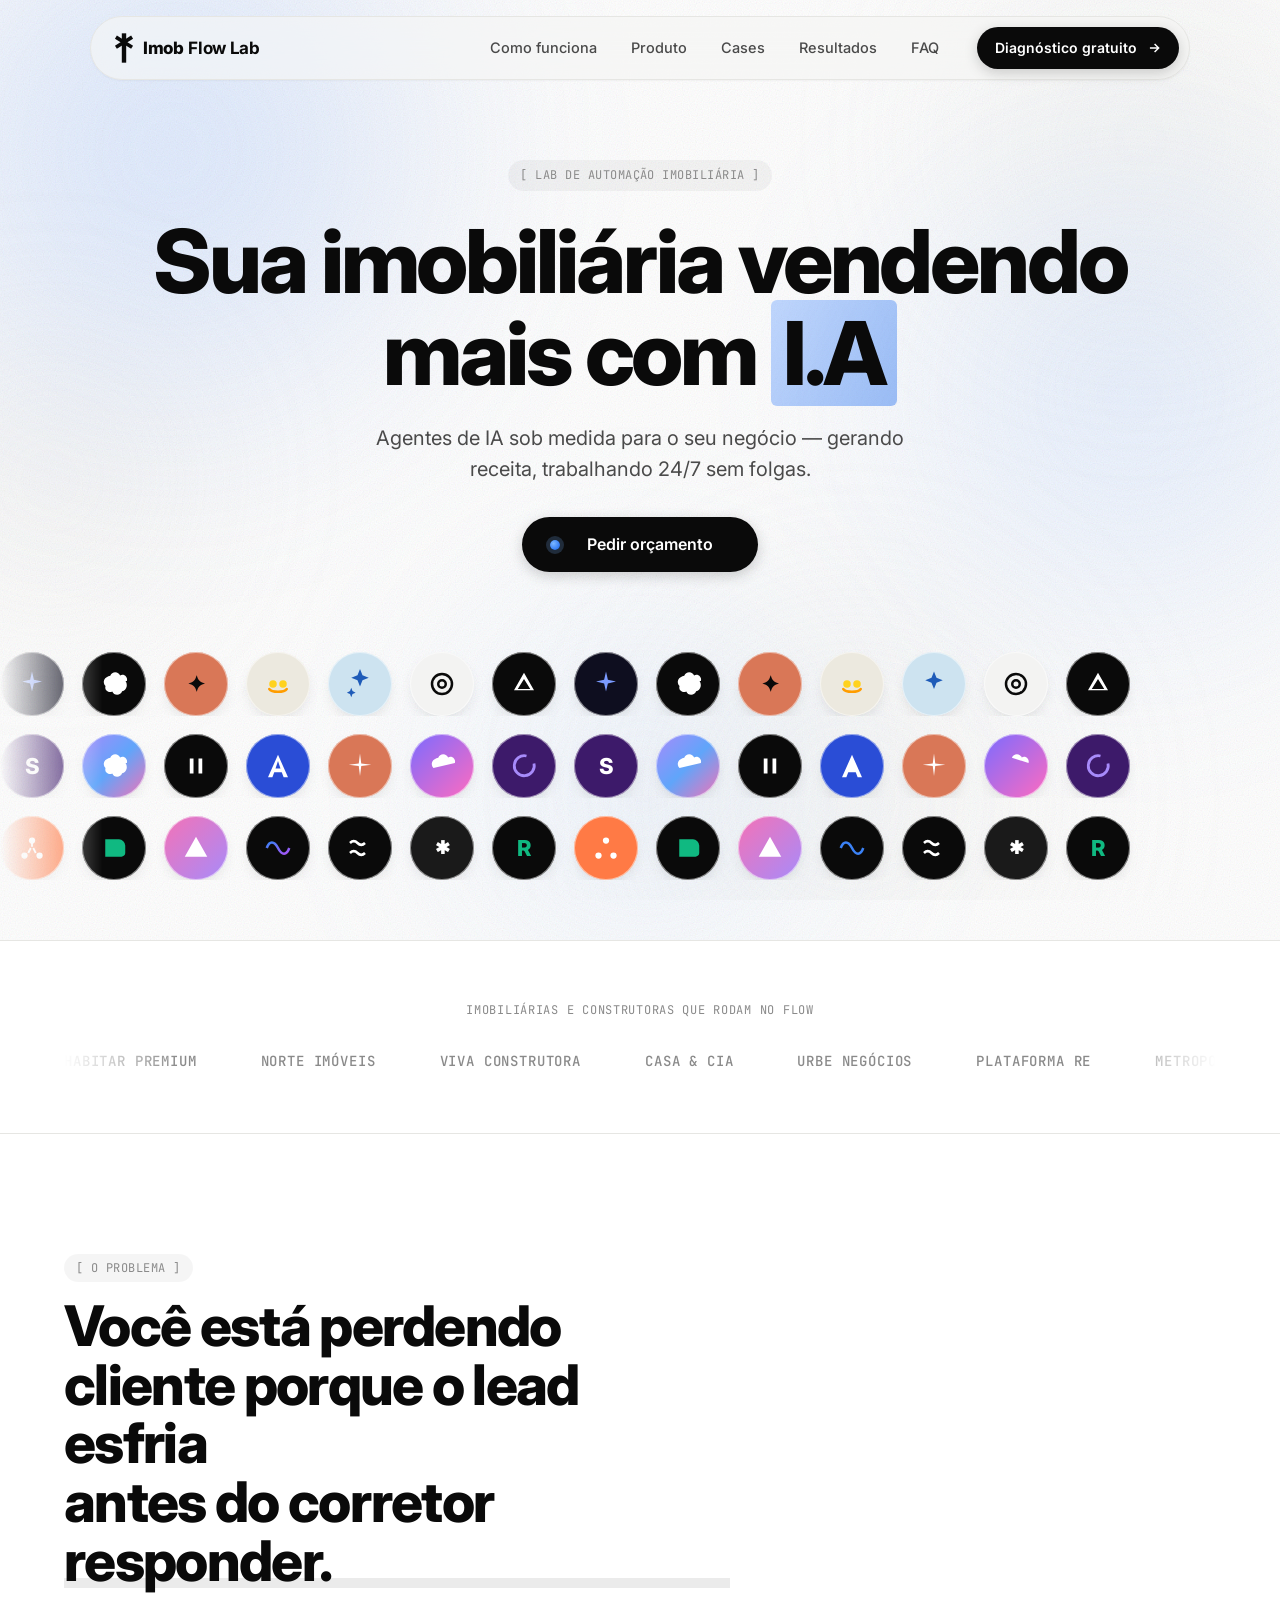
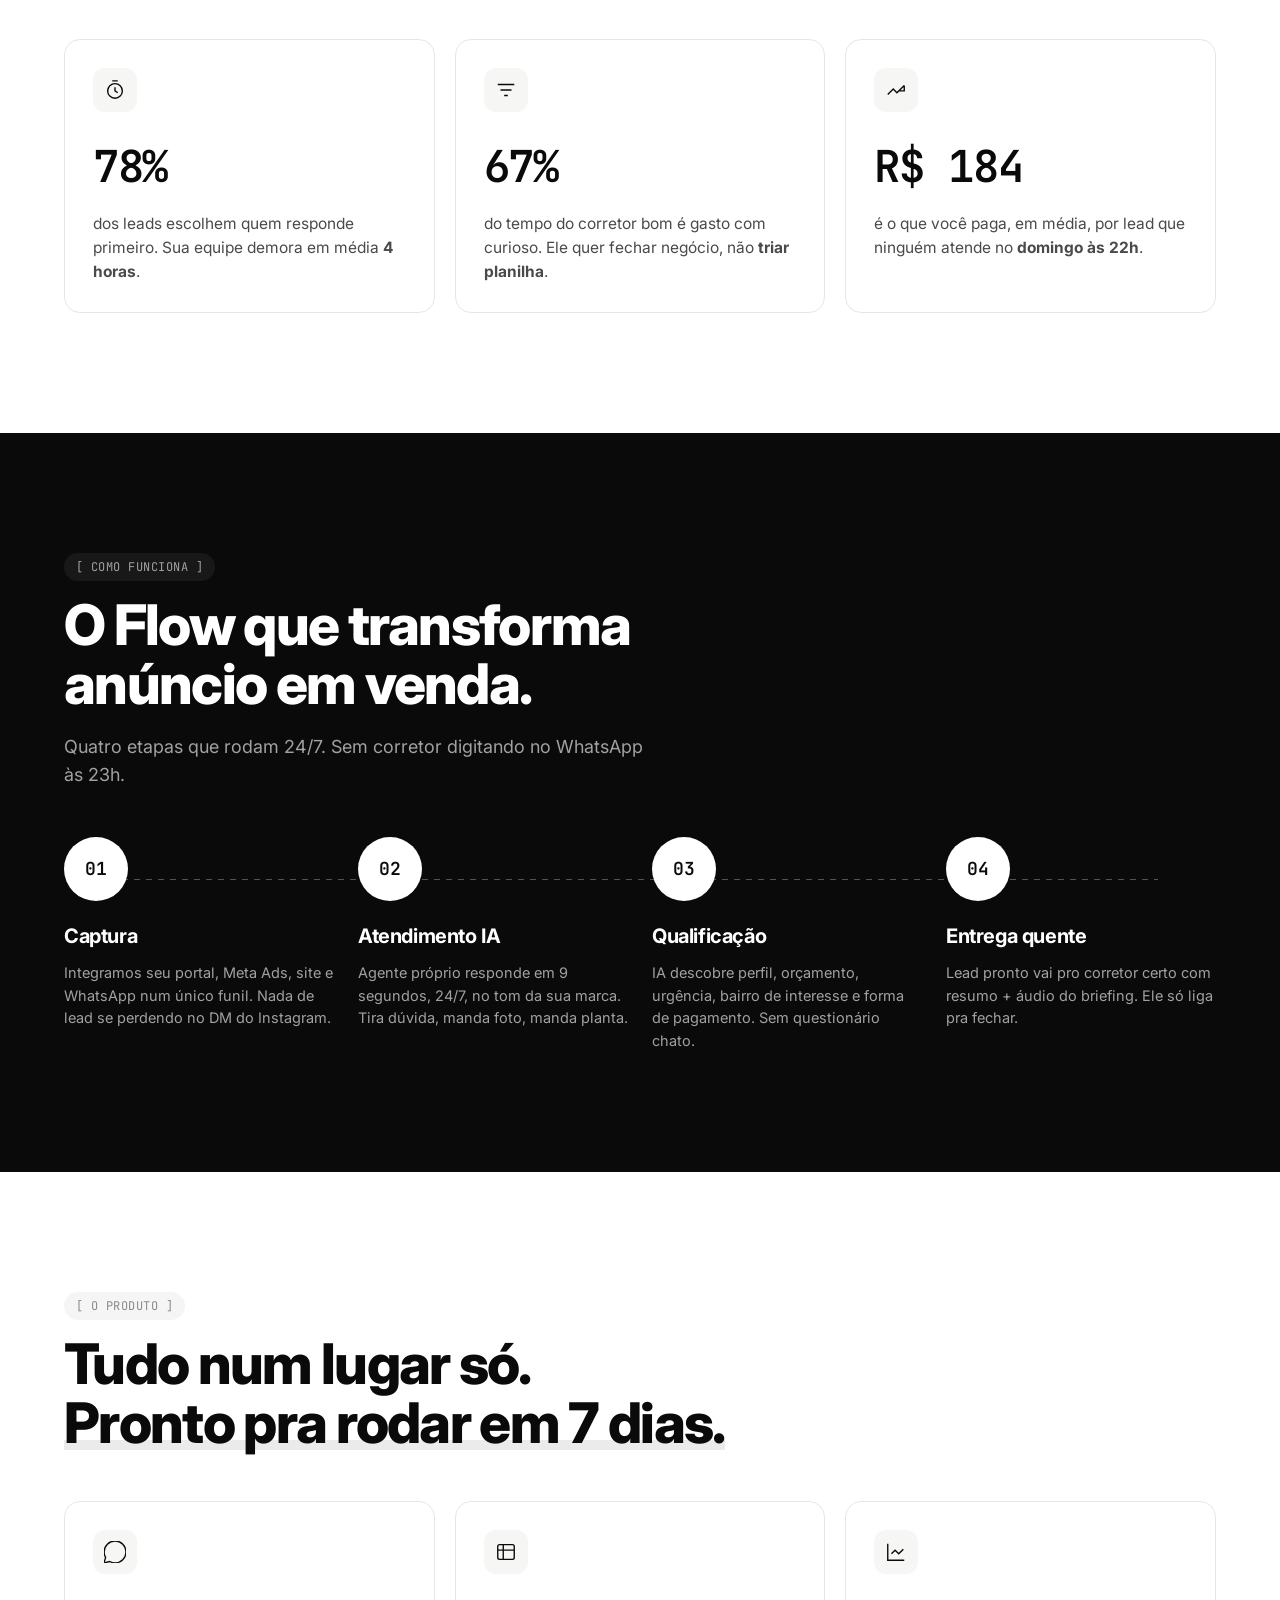
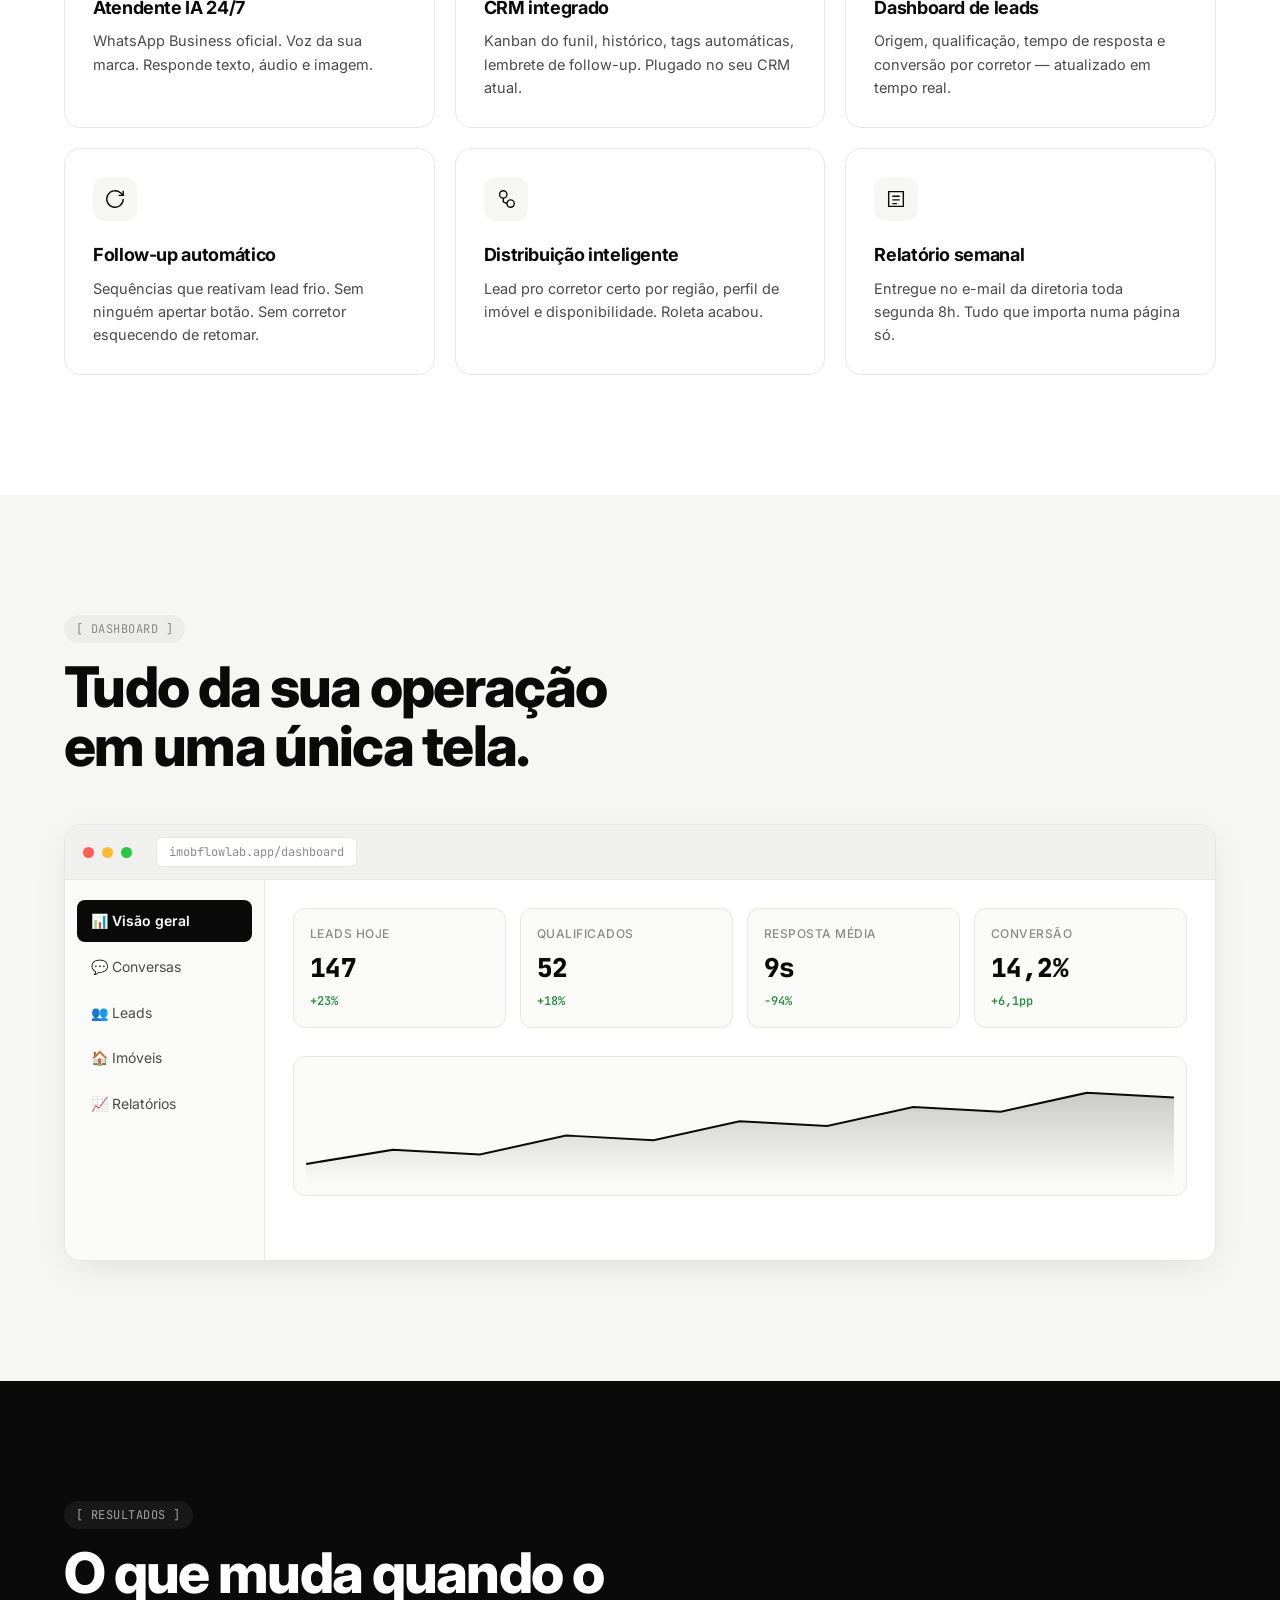
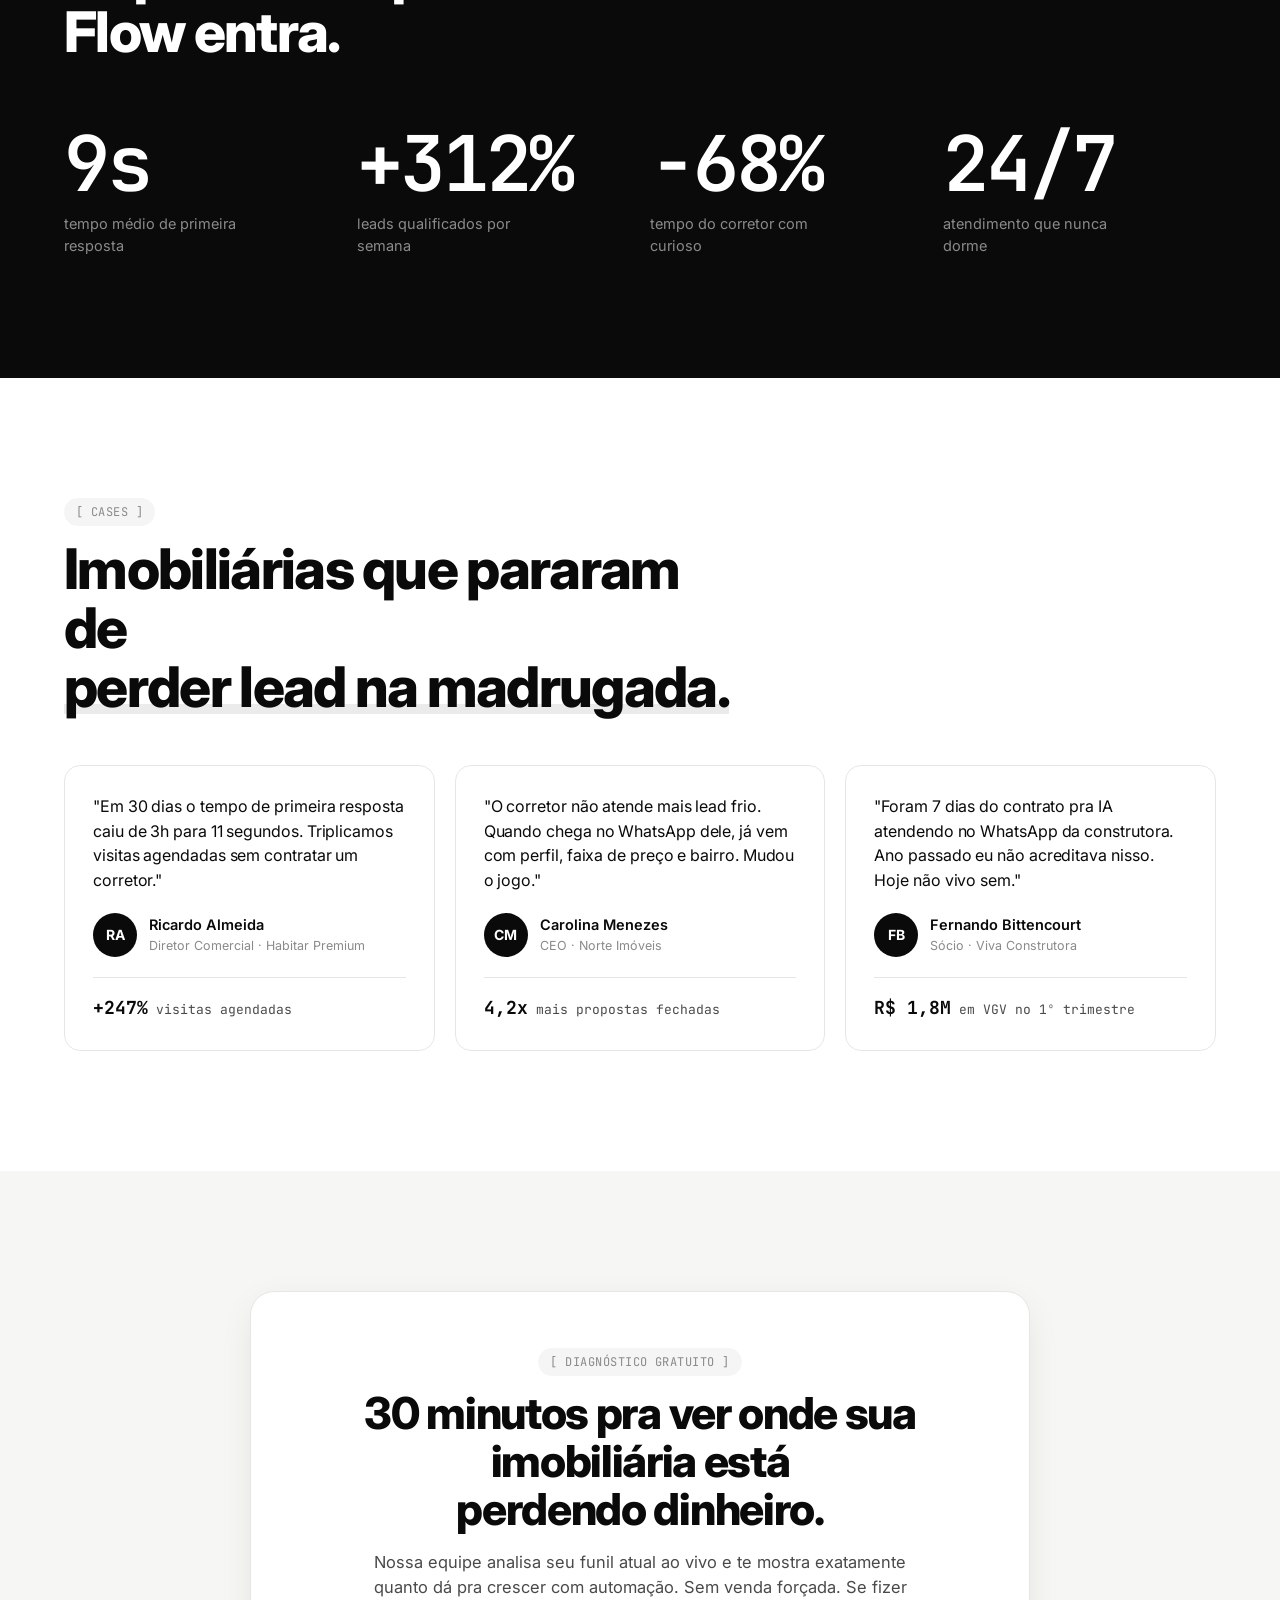
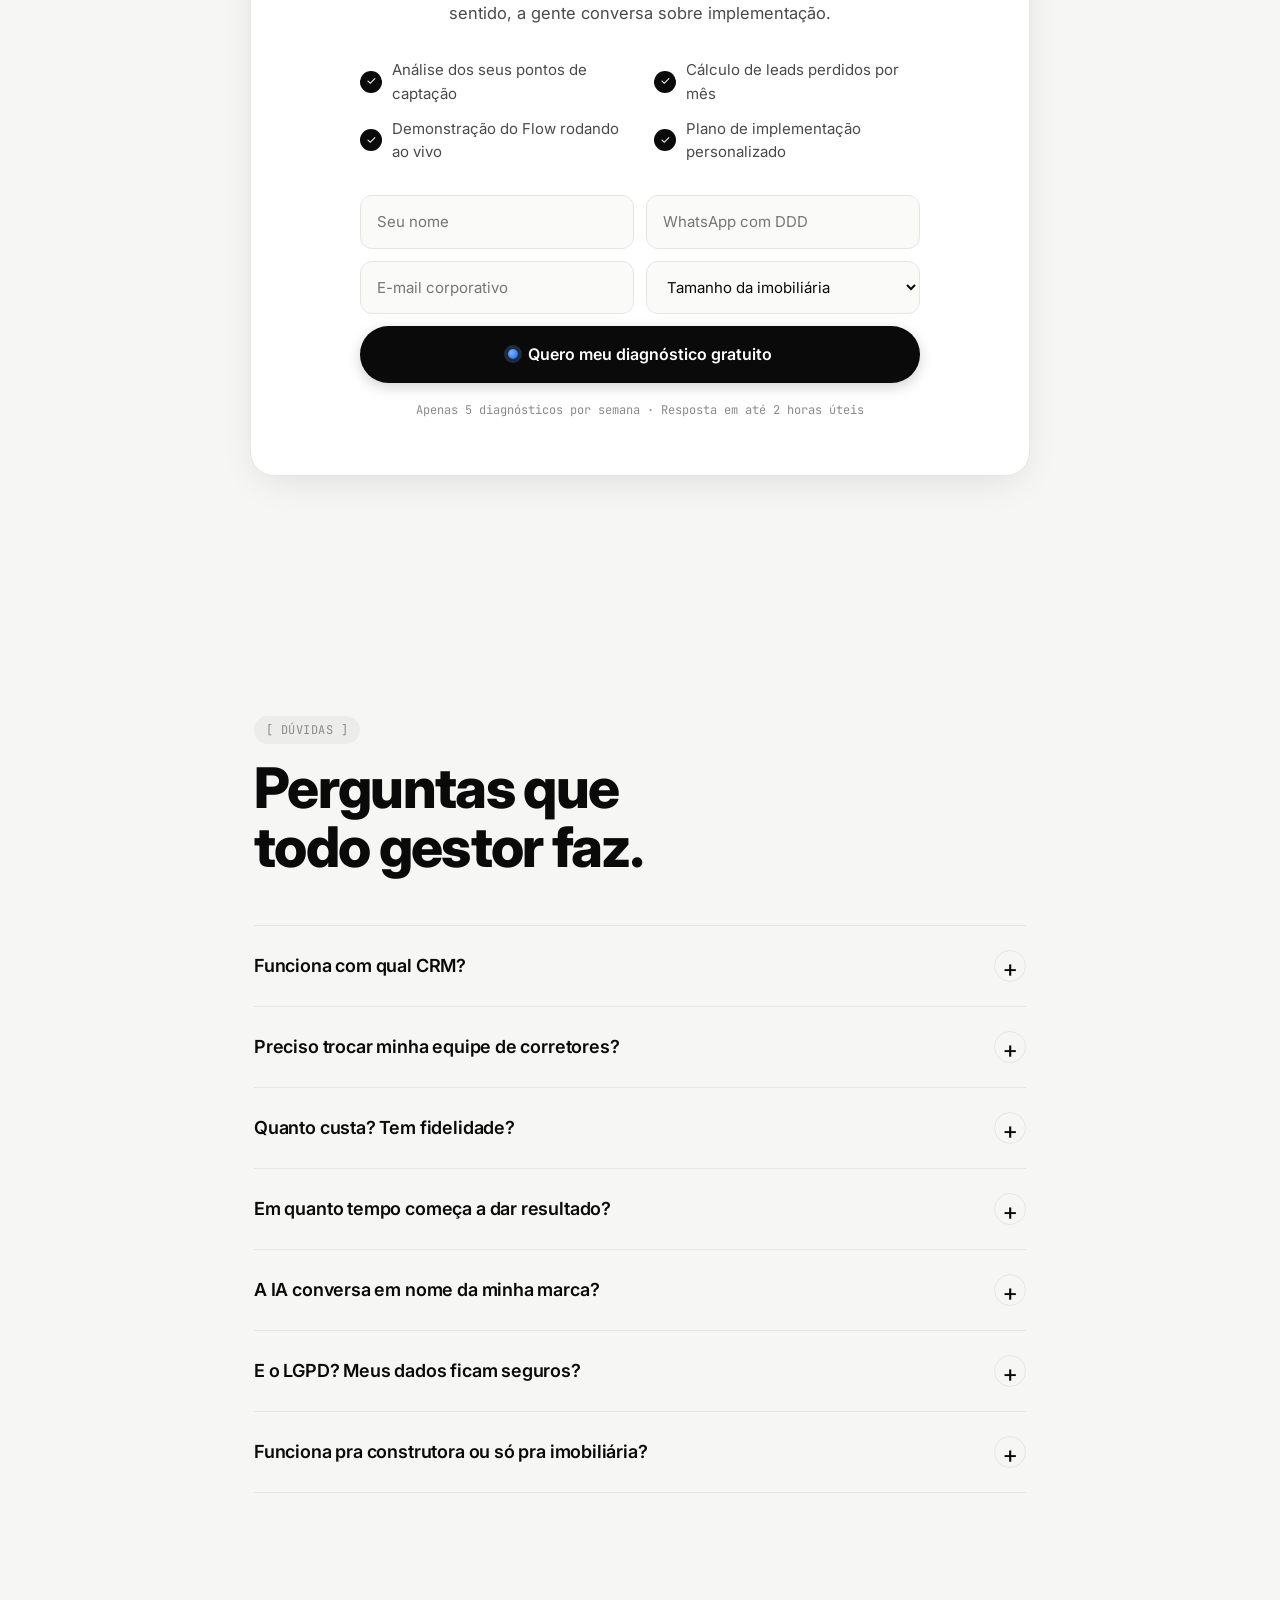
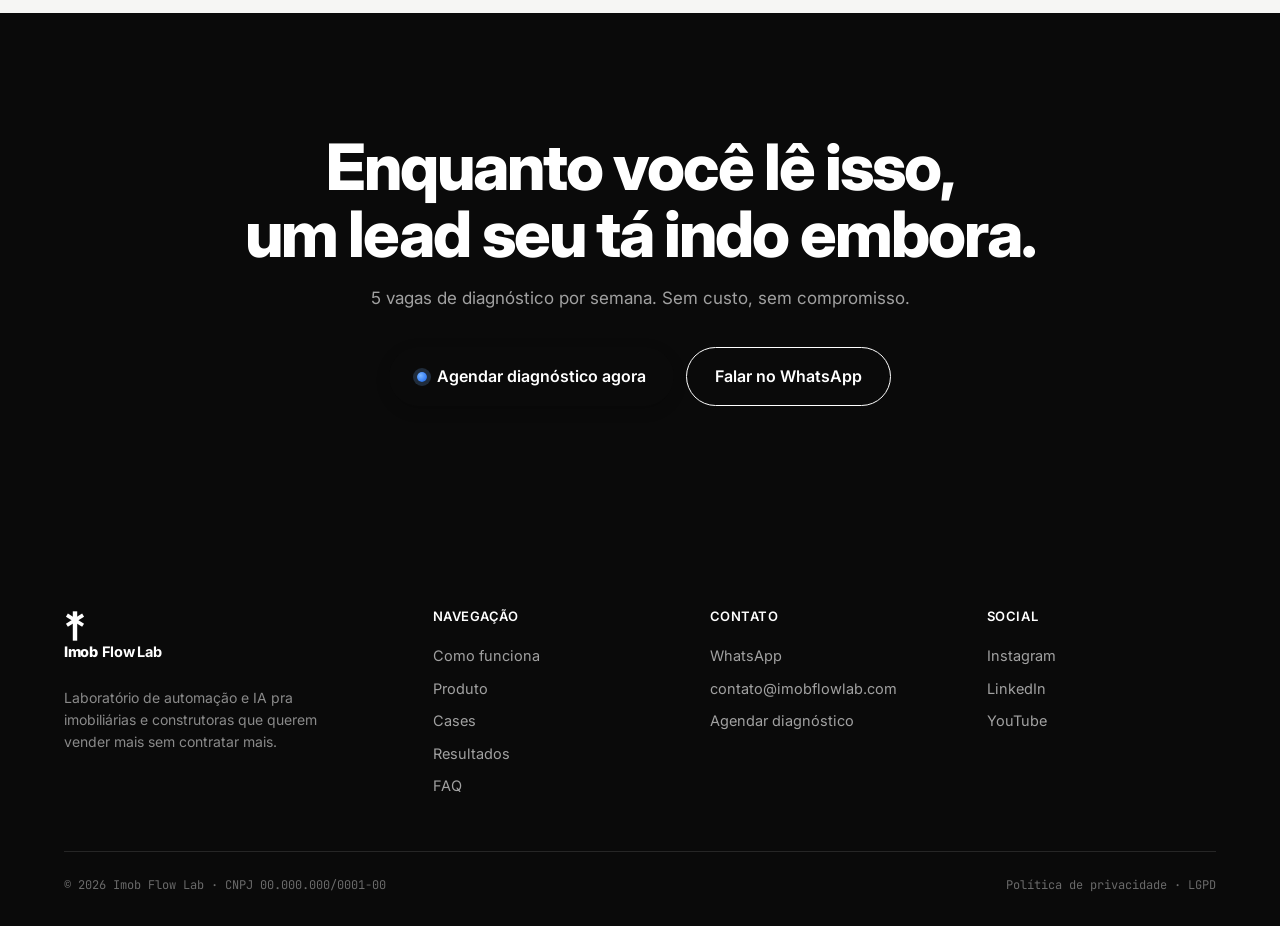
==== commit cf90b433: "Sync gh-pages with hero redesign" ====
--- a/index.html
+++ b/index.html
@@ -24,8 +24,12 @@
 <header class="navbar-wrap">
   <nav class="navbar" aria-label="Principal">
     <a href="#top" class="logo" aria-label="Imob Flow Lab — Início">
-      <svg class="logo-mark" viewBox="0 0 40 40" fill="none" aria-hidden="true">
-        <path d="M20 4 L23 17 L36 20 L23 23 L20 36 L17 23 L4 20 L17 17 Z" fill="#0A0A0A"/>
+      <svg class="logo-mark" viewBox="0 0 60 80" fill="#0A0A0A" aria-hidden="true">
+        <rect x="24" y="0" width="12" height="80"/>
+        <g transform="translate(30 24)">
+          <rect x="-26" y="-5" width="52" height="10" transform="rotate(32)"/>
+          <rect x="-26" y="-5" width="52" height="10" transform="rotate(-32)"/>
+        </g>
       </svg>
       <span class="logo-text"><strong>Imob</strong> Flow Lab</span>
     </a>
@@ -60,40 +64,95 @@
 
 <!-- HERO -->
 <section class="hero">
+
+  <!-- ANIMATED MOTION BACKGROUND -->
+  <div class="hero-motion" aria-hidden="true">
+    <div class="motion-blob motion-blob-1"></div>
+    <div class="motion-blob motion-blob-2"></div>
+    <div class="motion-blob motion-blob-3"></div>
+    <div class="motion-grain"></div>
+  </div>
+
   <div class="container hero-inner">
     <span class="eyebrow">[ LAB DE AUTOMAÇÃO IMOBILIÁRIA ]</span>
     <h1 class="hero-title">
-      Sua imobiliária vendendo no <span class="hl">piloto automático</span> com IA.
+      Sua imobiliária vendendo <br/>mais com <span class="hl">I.A</span>
     </h1>
     <p class="hero-sub">
-      Atendemos seus leads em 9 segundos, qualificamos no WhatsApp e entregamos só clientes prontos pro corretor fechar.
+      Agentes de IA sob medida para o seu negócio — gerando receita, trabalhando 24/7 sem folgas.
     </p>
     <div class="hero-ctas">
-      <a href="#diagnostico" class="btn btn-primary btn-lg">
+      <a href="#diagnostico" class="btn btn-primary btn-lg btn-swap">
         <span class="btn-dot"></span>
-        Agendar diagnóstico gratuito
+        <span class="btn-label">
+          <span class="btn-label-default">Pedir orçamento</span>
+          <span class="btn-label-hover">Falar com consultor</span>
+        </span>
       </a>
-      <a href="https://wa.me/5500000000000" class="btn btn-ghost btn-lg" target="_blank" rel="noopener">
-        <svg width="18" height="18" viewBox="0 0 24 24" fill="currentColor"><path d="M12.04 2C6.58 2 2.13 6.45 2.13 11.91c0 1.75.46 3.45 1.32 4.95L2 22l5.25-1.37c1.45.79 3.08 1.21 4.79 1.21h.01c5.46 0 9.91-4.45 9.91-9.91 0-2.65-1.03-5.14-2.9-7.01A9.816 9.816 0 0 0 12.04 2zm0 18.13c-1.53 0-3.03-.41-4.34-1.19l-.31-.18-3.23.85.86-3.15-.2-.32a8.198 8.198 0 0 1-1.26-4.34c0-4.54 3.7-8.24 8.24-8.24 2.2 0 4.27.86 5.83 2.42a8.18 8.18 0 0 1 2.41 5.83c0 4.54-3.7 8.24-8.24 8.24z"/></svg>
-        Falar no WhatsApp
-      </a>
-    </div>
-    <p class="hero-microcopy">30 min · sem compromisso · 5 vagas por semana</p>
-
-    <!-- WhatsApp Mockup -->
-    <div class="hero-mock" aria-hidden="true">
-      <div class="phone">
-        <div class="phone-header">
-          <div class="phone-avatar">IF</div>
-          <div>
-            <div class="phone-name">Imob Flow IA</div>
-            <div class="phone-status"><span class="dot-green"></span> online</div>
-          </div>
-        </div>
-        <div class="chat" id="chat"></div>
-      </div>
-    </div>
-  </div>
+    </div>
+  </div>
+
+  <!-- AI LOGOS MARQUEE -->
+  <div class="ai-marquee" aria-hidden="true">
+    <div class="ai-row ai-row-1">
+      <div class="ai-track">
+        <div class="ai-logo" style="background:#0E0E1F"><svg viewBox="0 0 24 24" fill="#7B9BFF"><path d="M12 2l1.5 6.5L20 10l-6.5 1.5L12 18l-1.5-6.5L4 10l6.5-1.5L12 2z"/></svg></div>
+        <div class="ai-logo" style="background:#0A0A0A"><svg viewBox="0 0 24 24" fill="#fff"><path d="M22.28 9.6c.4-1.2.18-2.5-.6-3.5-1.18-1.5-3.18-1.9-4.78-1-.6-1.6-2.2-2.6-3.9-2.6-1.8 0-3.4 1.1-4 2.8C7 5.8 5 6.7 4.2 8.5c-.8 1.7-.3 3.7 1 5-.4 1.2-.2 2.5.6 3.5 1.2 1.5 3.2 1.9 4.8 1 .6 1.6 2.2 2.6 3.9 2.6 1.8 0 3.4-1.1 4-2.8 1.8-.5 3.2-1.9 3.6-3.7.4-1.5 0-3.2-.9-4.5z"/></svg></div>
+        <div class="ai-logo" style="background:#D97757"><span class="ai-letter">✦</span></div>
+        <div class="ai-logo" style="background:#ECE9DF"><svg viewBox="0 0 24 24"><circle cx="8" cy="12" r="3" fill="#FFD21E"/><circle cx="16" cy="12" r="3" fill="#FFD21E"/><path d="M5 16c2 3 12 3 14 0" stroke="#FF9D00" stroke-width="2" fill="none" stroke-linecap="round"/></svg></div>
+        <div class="ai-logo" style="background:#CDE3F0"><svg viewBox="0 0 24 24" fill="#1E5BB8"><path d="M12 2l2 5 5 2-5 2-2 5-2-5-5-2 5-2zM5 17l1 2.5L8.5 21 6 22l-1 2.5L4 22l-2.5-1L4 19.5z" transform="translate(0,-2)"/></svg></div>
+        <div class="ai-logo" style="background:#F3F3F2"><svg viewBox="0 0 24 24" fill="none" stroke="#0A0A0A" stroke-width="2"><circle cx="12" cy="12" r="8"/><circle cx="12" cy="12" r="3"/></svg></div>
+        <div class="ai-logo" style="background:#0A0A0A"><svg viewBox="0 0 24 24" fill="#fff"><path d="M12 3l8 14H4L12 3zm0 5L7 16h10L12 8z"/></svg></div>
+        <!-- repeat -->
+        <div class="ai-logo" style="background:#0E0E1F"><svg viewBox="0 0 24 24" fill="#7B9BFF"><path d="M12 2l1.5 6.5L20 10l-6.5 1.5L12 18l-1.5-6.5L4 10l6.5-1.5L12 2z"/></svg></div>
+        <div class="ai-logo" style="background:#0A0A0A"><svg viewBox="0 0 24 24" fill="#fff"><path d="M22.28 9.6c.4-1.2.18-2.5-.6-3.5-1.18-1.5-3.18-1.9-4.78-1-.6-1.6-2.2-2.6-3.9-2.6-1.8 0-3.4 1.1-4 2.8C7 5.8 5 6.7 4.2 8.5c-.8 1.7-.3 3.7 1 5-.4 1.2-.2 2.5.6 3.5 1.2 1.5 3.2 1.9 4.8 1 .6 1.6 2.2 2.6 3.9 2.6 1.8 0 3.4-1.1 4-2.8 1.8-.5 3.2-1.9 3.6-3.7.4-1.5 0-3.2-.9-4.5z"/></svg></div>
+        <div class="ai-logo" style="background:#D97757"><span class="ai-letter">✦</span></div>
+        <div class="ai-logo" style="background:#ECE9DF"><svg viewBox="0 0 24 24"><circle cx="8" cy="12" r="3" fill="#FFD21E"/><circle cx="16" cy="12" r="3" fill="#FFD21E"/><path d="M5 16c2 3 12 3 14 0" stroke="#FF9D00" stroke-width="2" fill="none" stroke-linecap="round"/></svg></div>
+        <div class="ai-logo" style="background:#CDE3F0"><svg viewBox="0 0 24 24" fill="#1E5BB8"><path d="M12 2l2 5 5 2-5 2-2 5-2-5-5-2 5-2z"/></svg></div>
+        <div class="ai-logo" style="background:#F3F3F2"><svg viewBox="0 0 24 24" fill="none" stroke="#0A0A0A" stroke-width="2"><circle cx="12" cy="12" r="8"/><circle cx="12" cy="12" r="3"/></svg></div>
+        <div class="ai-logo" style="background:#0A0A0A"><svg viewBox="0 0 24 24" fill="#fff"><path d="M12 3l8 14H4L12 3zm0 5L7 16h10L12 8z"/></svg></div>
+      </div>
+    </div>
+    <div class="ai-row ai-row-2">
+      <div class="ai-track">
+        <div class="ai-logo" style="background:#3D1A6A"><span class="ai-letter" style="color:#fff">S</span></div>
+        <div class="ai-logo" style="background:linear-gradient(135deg,#A78BFA,#60A5FA,#F472B6)"><svg viewBox="0 0 24 24" fill="#fff"><path d="M22.28 9.6c.4-1.2.18-2.5-.6-3.5-1.18-1.5-3.18-1.9-4.78-1-.6-1.6-2.2-2.6-3.9-2.6-1.8 0-3.4 1.1-4 2.8C7 5.8 5 6.7 4.2 8.5c-.8 1.7-.3 3.7 1 5-.4 1.2-.2 2.5.6 3.5 1.2 1.5 3.2 1.9 4.8 1 .6 1.6 2.2 2.6 3.9 2.6 1.8 0 3.4-1.1 4-2.8 1.8-.5 3.2-1.9 3.6-3.7.4-1.5 0-3.2-.9-4.5z"/></svg></div>
+        <div class="ai-logo" style="background:#0A0A0A"><svg viewBox="0 0 24 24" fill="#fff"><rect x="7" y="6" width="3" height="12"/><rect x="14" y="6" width="3" height="12"/></svg></div>
+        <div class="ai-logo" style="background:#2A4DD6"><svg viewBox="0 0 24 24" fill="#fff"><path d="M12 3L4 21h3.5L9 17h6l1.5 4H20L12 3zm-2 11l2-6 2 6h-4z"/></svg></div>
+        <div class="ai-logo" style="background:#D97757"><svg viewBox="0 0 24 24" fill="#fff"><path d="M12 2l1 8 8 1-8 1-1 8-1-8-8-1 8-1z"/></svg></div>
+        <div class="ai-logo" style="background:linear-gradient(135deg,#7B6BFF,#FF6BBF)"><svg viewBox="0 0 24 24" fill="#fff"><path d="M22.28 9.6c.4-1.2.18-2.5-.6-3.5-1.18-1.5-3.18-1.9-4.78-1-.6-1.6-2.2-2.6-3.9-2.6-1.8 0-3.4 1.1-4 2.8C7 5.8 5 6.7 4.2 8.5c-.8 1.7-.3 3.7 1 5z"/></svg></div>
+        <div class="ai-logo" style="background:#3D1A6A"><svg viewBox="0 0 24 24" fill="none" stroke="#A78BFA" stroke-width="2.2"><path d="M14 4a8 8 0 1 0 6 6"/></svg></div>
+        <!-- repeat -->
+        <div class="ai-logo" style="background:#3D1A6A"><span class="ai-letter" style="color:#fff">S</span></div>
+        <div class="ai-logo" style="background:linear-gradient(135deg,#A78BFA,#60A5FA,#F472B6)"><svg viewBox="0 0 24 24" fill="#fff"><path d="M22.28 9.6c.4-1.2.18-2.5-.6-3.5-1.18-1.5-3.18-1.9-4.78-1-.6-1.6-2.2-2.6-3.9-2.6-1.8 0-3.4 1.1-4 2.8C7 5.8 5 6.7 4.2 8.5c-.8 1.7-.3 3.7 1 5z"/></svg></div>
+        <div class="ai-logo" style="background:#0A0A0A"><svg viewBox="0 0 24 24" fill="#fff"><rect x="7" y="6" width="3" height="12"/><rect x="14" y="6" width="3" height="12"/></svg></div>
+        <div class="ai-logo" style="background:#2A4DD6"><svg viewBox="0 0 24 24" fill="#fff"><path d="M12 3L4 21h3.5L9 17h6l1.5 4H20L12 3z"/></svg></div>
+        <div class="ai-logo" style="background:#D97757"><svg viewBox="0 0 24 24" fill="#fff"><path d="M12 2l1 8 8 1-8 1-1 8-1-8-8-1 8-1z"/></svg></div>
+        <div class="ai-logo" style="background:linear-gradient(135deg,#7B6BFF,#FF6BBF)"><svg viewBox="0 0 24 24" fill="#fff"><path d="M22 9.6c.4-1.2.18-2.5-.6-3.5-1.18-1.5-3.18-1.9-4.78-1-.6-1.6-2.2-2.6-3.9-2.6-1.8 0-3.4 1.1-4 2.8z"/></svg></div>
+        <div class="ai-logo" style="background:#3D1A6A"><svg viewBox="0 0 24 24" fill="none" stroke="#A78BFA" stroke-width="2.2"><path d="M14 4a8 8 0 1 0 6 6"/></svg></div>
+      </div>
+    </div>
+    <div class="ai-row ai-row-3">
+      <div class="ai-track">
+        <div class="ai-logo" style="background:#FF7A45"><svg viewBox="0 0 24 24" fill="#fff"><circle cx="12" cy="6" r="2.5"/><circle cx="6" cy="18" r="2.5"/><circle cx="18" cy="18" r="2.5"/><path d="M12 8v3M9 16l2-4M15 16l-2-4" stroke="#fff" stroke-width="1.5"/></svg></div>
+        <div class="ai-logo" style="background:#0A0A0A"><svg viewBox="0 0 24 24" fill="#10B981"><path d="M6 6h10c2 0 4 2 4 4v6c0 1-1 2-2 2H6V6z" stroke="#10B981" stroke-width="2"/></svg></div>
+        <div class="ai-logo" style="background:linear-gradient(135deg,#F472B6,#A78BFA)"><svg viewBox="0 0 24 24" fill="#fff"><path d="M12 3l9 16H3L12 3z"/></svg></div>
+        <div class="ai-logo" style="background:#0A0A0A"><svg viewBox="0 0 24 24" fill="url(#metaGrad)"><defs><linearGradient id="metaGrad" x1="0" x2="1" y1="0" y2="1"><stop offset="0" stop-color="#3B82F6"/><stop offset="1" stop-color="#A855F7"/></linearGradient></defs><path d="M3 12c2-6 6-6 9 0s7 6 9 0c-2 6-6 6-9 0s-7-6-9 0z" stroke="url(#metaGrad)" stroke-width="2" fill="none"/></svg></div>
+        <div class="ai-logo" style="background:#0A0A0A"><svg viewBox="0 0 24 24" fill="none" stroke="#fff" stroke-width="2"><path d="M4 8c2-2 4-2 6 0s4 2 6 0M4 16c2-2 4-2 6 0s4 2 6 0"/></svg></div>
+        <div class="ai-logo" style="background:#1A1A1A"><span class="ai-letter" style="color:#fff;font-size:18px">✱</span></div>
+        <div class="ai-logo" style="background:#0A0A0A"><span class="ai-letter" style="color:#10B981">R</span></div>
+        <!-- repeat -->
+        <div class="ai-logo" style="background:#FF7A45"><svg viewBox="0 0 24 24" fill="#fff"><circle cx="12" cy="6" r="2.5"/><circle cx="6" cy="18" r="2.5"/><circle cx="18" cy="18" r="2.5"/></svg></div>
+        <div class="ai-logo" style="background:#0A0A0A"><svg viewBox="0 0 24 24" fill="#10B981"><path d="M6 6h10c2 0 4 2 4 4v6c0 1-1 2-2 2H6V6z" stroke="#10B981" stroke-width="2"/></svg></div>
+        <div class="ai-logo" style="background:linear-gradient(135deg,#F472B6,#A78BFA)"><svg viewBox="0 0 24 24" fill="#fff"><path d="M12 3l9 16H3L12 3z"/></svg></div>
+        <div class="ai-logo" style="background:#0A0A0A"><svg viewBox="0 0 24 24" fill="none" stroke="#3B82F6" stroke-width="2"><path d="M3 12c2-6 6-6 9 0s7 6 9 0c-2 6-6 6-9 0s-7-6-9 0z"/></svg></div>
+        <div class="ai-logo" style="background:#0A0A0A"><svg viewBox="0 0 24 24" fill="none" stroke="#fff" stroke-width="2"><path d="M4 8c2-2 4-2 6 0s4 2 6 0M4 16c2-2 4-2 6 0s4 2 6 0"/></svg></div>
+        <div class="ai-logo" style="background:#1A1A1A"><span class="ai-letter" style="color:#fff;font-size:18px">✱</span></div>
+        <div class="ai-logo" style="background:#0A0A0A"><span class="ai-letter" style="color:#10B981">R</span></div>
+      </div>
+    </div>
+  </div>
+
 </section>
 
 <!-- LOGO BAR -->
@@ -420,7 +479,13 @@
     <div class="footer-grid">
       <div>
         <a href="#top" class="logo">
-          <svg class="logo-mark" viewBox="0 0 40 40" fill="none"><path d="M20 4 L23 17 L36 20 L23 23 L20 36 L17 23 L4 20 L17 17 Z" fill="#FFFFFF"/></svg>
+          <svg class="logo-mark" viewBox="0 0 60 80" fill="#FFFFFF">
+            <rect x="24" y="0" width="12" height="80"/>
+            <g transform="translate(30 24)">
+              <rect x="-26" y="-5" width="52" height="10" transform="rotate(32)"/>
+              <rect x="-26" y="-5" width="52" height="10" transform="rotate(-32)"/>
+            </g>
+          </svg>
           <span class="logo-text logo-text-light"><strong>Imob</strong> Flow Lab</span>
         </a>
         <p class="footer-desc">Laboratório de automação e IA pra imobiliárias e construtoras que querem vender mais sem contratar mais.</p>
--- a/styles.css
+++ b/styles.css
@@ -35,9 +35,9 @@
 button{font:inherit;border:0;background:none;cursor:pointer;color:inherit}
 img,svg{display:block;max-width:100%}
 
-/* ========== BACKGROUND ORBS ========== */
+/* ========== BACKGROUND ORBS (page-wide ambient) ========== */
 .bg-orbs{position:fixed;inset:0;z-index:-1;overflow:hidden;pointer-events:none}
-.orb{position:absolute;border-radius:50%;filter:blur(80px);opacity:.5}
+.orb{position:absolute;border-radius:50%;filter:blur(80px);opacity:.35}
 .orb-1{width:520px;height:520px;top:-120px;right:-120px;background:radial-gradient(circle,rgba(220,220,210,.7),transparent 70%)}
 .orb-2{width:420px;height:420px;top:30%;left:-160px;background:radial-gradient(circle,rgba(200,200,195,.55),transparent 70%)}
 .orb-3{width:600px;height:600px;bottom:-200px;right:10%;background:radial-gradient(circle,rgba(215,215,210,.55),transparent 70%)}
@@ -70,9 +70,10 @@
   padding:10px 10px 10px 22px;
   box-shadow:var(--shadow-1);
 }
-.logo{display:flex;align-items:center;gap:10px;font-weight:700;font-size:17px;letter-spacing:-.01em}
-.logo-mark{width:24px;height:24px;flex-shrink:0}
-.logo-text strong{font-weight:800}
+.logo{display:flex;align-items:center;gap:8px;font-weight:700;font-size:17px;letter-spacing:-.02em}
+.logo-mark{width:22px;height:30px;flex-shrink:0}
+.logo-text{font-weight:700}
+.logo-text strong{font-weight:800;margin-right:1px}
 .logo-text-light{color:#fff}
 .nav-links{display:flex;gap:6px;list-style:none;margin-left:auto}
 .nav-links a{
@@ -106,14 +107,33 @@
 }
 .btn-ghost:hover{background:var(--ink);color:#fff}
 .btn-dot{
-  width:10px;height:10px;border-radius:50%;background:#fff;
-  box-shadow:0 0 0 4px rgba(255,255,255,.15);
+  width:10px;height:10px;border-radius:50%;
+  background:radial-gradient(circle at 35% 35%,#7BB6FF,#3B82F6 60%,#1E5BB8);
+  box-shadow:0 0 0 4px rgba(123,182,255,.2);
   animation:pulse 1.6s infinite;
+  flex-shrink:0;
 }
 @keyframes pulse{
-  0%,100%{box-shadow:0 0 0 4px rgba(255,255,255,.15)}
-  50%{box-shadow:0 0 0 7px rgba(255,255,255,.05)}
-}
+  0%,100%{box-shadow:0 0 0 4px rgba(123,182,255,.2)}
+  50%{box-shadow:0 0 0 7px rgba(123,182,255,.05)}
+}
+
+/* HOVER SWAP BUTTON */
+.btn-swap .btn-label{
+  position:relative;display:inline-block;
+  overflow:hidden;height:1.4em;line-height:1.4em;
+  vertical-align:middle;
+  min-width:160px;
+  text-align:center;
+}
+.btn-swap .btn-label-default,
+.btn-swap .btn-label-hover{
+  display:block;
+  transition:transform .35s cubic-bezier(.5,.2,.2,1);
+}
+.btn-swap .btn-label-hover{position:absolute;inset:0;transform:translateY(120%)}
+.btn-swap:hover .btn-label-default{transform:translateY(-120%)}
+.btn-swap:hover .btn-label-hover{transform:translateY(0)}
 
 .nav-toggle{display:none;flex-direction:column;gap:5px;padding:8px}
 .nav-toggle span{width:22px;height:2px;background:var(--ink);border-radius:2px;transition:.2s}
@@ -134,11 +154,56 @@
 
 /* ========== HERO ========== */
 .hero{
-  padding:160px 0 100px;
+  padding:160px 0 60px;
   text-align:center;
   position:relative;
-}
-.hero-inner{display:flex;flex-direction:column;align-items:center}
+  overflow:hidden;
+  min-height:100vh;
+  display:flex;flex-direction:column;
+}
+.hero-inner{display:flex;flex-direction:column;align-items:center;position:relative;z-index:2;flex:1}
+
+/* HERO MOTION BACKGROUND */
+.hero-motion{position:absolute;inset:0;z-index:0;overflow:hidden;pointer-events:none}
+.motion-blob{
+  position:absolute;border-radius:50%;
+  filter:blur(90px);
+  opacity:.55;
+  will-change:transform;
+}
+.motion-blob-1{
+  width:700px;height:700px;top:-200px;left:-180px;
+  background:radial-gradient(circle,rgba(120,170,255,.55),rgba(80,130,230,.15) 50%,transparent 75%);
+  animation:blobFloat1 22s ease-in-out infinite;
+}
+.motion-blob-2{
+  width:600px;height:600px;top:10%;right:-150px;
+  background:radial-gradient(circle,rgba(150,190,255,.5),rgba(100,150,240,.1) 55%,transparent 80%);
+  animation:blobFloat2 26s ease-in-out infinite;
+}
+.motion-blob-3{
+  width:520px;height:520px;bottom:-100px;left:30%;
+  background:radial-gradient(circle,rgba(180,210,255,.45),rgba(120,170,240,.08) 50%,transparent 80%);
+  animation:blobFloat3 30s ease-in-out infinite;
+}
+@keyframes blobFloat1{
+  0%,100%{transform:translate(0,0) scale(1)}
+  33%{transform:translate(80px,40px) scale(1.1)}
+  66%{transform:translate(-30px,90px) scale(.95)}
+}
+@keyframes blobFloat2{
+  0%,100%{transform:translate(0,0) scale(1)}
+  50%{transform:translate(-100px,60px) scale(1.15)}
+}
+@keyframes blobFloat3{
+  0%,100%{transform:translate(0,0) scale(1)}
+  40%{transform:translate(60px,-50px) scale(1.1)}
+  70%{transform:translate(-50px,30px) scale(.9)}
+}
+.motion-grain{
+  position:absolute;inset:0;opacity:.35;mix-blend-mode:multiply;
+  background-image:url("data:image/svg+xml;utf8,<svg xmlns='http://www.w3.org/2000/svg' width='200' height='200'><filter id='n'><feTurbulence type='fractalNoise' baseFrequency='0.85'/></filter><rect width='200' height='200' filter='url(%23n)' opacity='0.5'/></svg>");
+}
 .eyebrow{
   font-family:'JetBrains Mono',ui-monospace,monospace;
   font-size:12px;letter-spacing:.04em;
@@ -149,14 +214,16 @@
 }
 .eyebrow-dark{background:rgba(255,255,255,.06);color:#A1A1A1}
 .hero-title{
-  font-size:clamp(40px,7.5vw,84px);
-  font-weight:800;line-height:1.02;letter-spacing:-.035em;
-  max-width:14ch;
+  font-size:clamp(40px,7.5vw,88px);
+  font-weight:800;line-height:1.05;letter-spacing:-.035em;
+  max-width:18ch;
   margin-bottom:24px;
 }
+.hero-title br{display:inline}
 .hl{
-  background:linear-gradient(120deg,transparent 0,transparent 8%,#E8E8E5 8%,#E8E8E5 92%,transparent 92%);
-  padding:0 4px;
+  background:linear-gradient(120deg,rgba(120,170,255,.45),rgba(80,140,240,.55));
+  padding:0 12px;border-radius:6px;
+  color:#0A0A0A;
 }
 .hl-line{position:relative;display:inline-block}
 .hl-line::after{
@@ -177,59 +244,36 @@
   margin-top:18px;
 }
 
-/* ========== HERO MOCKUP ========== */
-.hero-mock{margin-top:64px;display:flex;justify-content:center;perspective:1200px}
-.phone{
-  width:340px;max-width:90vw;
-  background:#0A0A0A;border-radius:32px;
-  padding:14px;
-  box-shadow:0 30px 80px -20px rgba(0,0,0,.4),0 0 0 1px rgba(255,255,255,.05) inset;
-  transform:rotateY(-8deg) rotateX(6deg) translateZ(0);
-  animation:phoneFloat 6s ease-in-out infinite;
-}
-@keyframes phoneFloat{
-  0%,100%{transform:rotateY(-8deg) rotateX(6deg) translateY(0)}
-  50%{transform:rotateY(-8deg) rotateX(6deg) translateY(-8px)}
-}
-.phone-header{
-  display:flex;align-items:center;gap:10px;
-  background:#075E54;color:#fff;
-  padding:14px 16px;border-radius:20px 20px 0 0;
-}
-.phone-avatar{
-  width:36px;height:36px;border-radius:50%;
-  background:#fff;color:#0A0A0A;
-  display:grid;place-items:center;font-weight:800;font-size:13px;
-}
-.phone-name{font-size:14px;font-weight:600}
-.phone-status{font-size:11px;opacity:.9;display:flex;align-items:center;gap:5px}
-.dot-green{width:6px;height:6px;border-radius:50%;background:#4CFF8F}
-.chat{
-  background:#E5DDD5;
-  padding:16px 14px;
-  height:340px;overflow:hidden;
-  border-radius:0 0 20px 20px;
-  display:flex;flex-direction:column;gap:8px;
-}
-.msg{
-  max-width:80%;padding:8px 12px;border-radius:14px;
-  font-size:13.5px;line-height:1.4;
-  animation:msgIn .35s ease forwards;opacity:0;transform:translateY(8px);
-}
-.msg-them{background:#fff;align-self:flex-start;border-bottom-left-radius:4px}
-.msg-me{background:#DCF8C6;align-self:flex-end;border-bottom-right-radius:4px}
-.msg-typing{
-  background:#fff;align-self:flex-start;
-  padding:10px 14px;display:inline-flex;gap:4px;
-}
-.msg-typing span{
-  width:6px;height:6px;border-radius:50%;background:#999;
-  animation:typing 1.2s infinite;
-}
-.msg-typing span:nth-child(2){animation-delay:.2s}
-.msg-typing span:nth-child(3){animation-delay:.4s}
-@keyframes typing{0%,60%,100%{transform:translateY(0);opacity:.4}30%{transform:translateY(-3px);opacity:1}}
-@keyframes msgIn{to{opacity:1;transform:translateY(0)}}
+/* ========== AI MARQUEE ========== */
+.ai-marquee{
+  margin-top:80px;
+  position:relative;z-index:2;
+  display:flex;flex-direction:column;gap:18px;
+  mask-image:linear-gradient(90deg,transparent,#000 8%,#000 92%,transparent);
+  -webkit-mask-image:linear-gradient(90deg,transparent,#000 8%,#000 92%,transparent);
+}
+.ai-row{overflow:hidden}
+.ai-track{
+  display:flex;gap:18px;width:max-content;
+  animation:aiSlide 38s linear infinite;
+}
+.ai-row-2 .ai-track{animation:aiSlideReverse 44s linear infinite}
+.ai-row-3 .ai-track{animation:aiSlide 32s linear infinite}
+@keyframes aiSlide{to{transform:translateX(-50%)}}
+@keyframes aiSlideReverse{from{transform:translateX(-50%)}to{transform:translateX(0)}}
+.ai-logo{
+  width:64px;height:64px;border-radius:50%;
+  display:grid;place-items:center;
+  flex-shrink:0;
+  box-shadow:0 6px 16px -6px rgba(0,0,0,.15),0 0 0 1px rgba(255,255,255,.5) inset;
+  transition:transform .3s;
+}
+.ai-logo:hover{transform:scale(1.1)}
+.ai-logo svg{width:30px;height:30px}
+.ai-letter{
+  font-family:'Inter',sans-serif;font-weight:800;font-size:22px;
+  letter-spacing:-.02em;
+}
 
 /* ========== LOGO BAR ========== */
 .logo-bar{padding:60px 0;border-top:1px solid var(--line);border-bottom:1px solid var(--line)}
@@ -509,8 +553,17 @@
   .nav-toggle.open span:nth-child(2){opacity:0}
   .nav-toggle.open span:nth-child(3){transform:translateY(-7px) rotate(-45deg)}
 
-  .hero{padding:130px 0 60px}
-  .hero-mock{margin-top:48px}
+  .hero{padding:120px 0 40px;min-height:auto}
+  .ai-marquee{margin-top:60px;gap:14px}
+  .ai-logo{width:52px;height:52px}
+  .ai-logo svg{width:24px;height:24px}
+  .ai-letter{font-size:18px}
+  .motion-blob{filter:blur(70px)}
+  .motion-blob-1{width:420px;height:420px}
+  .motion-blob-2{width:380px;height:380px}
+  .motion-blob-3{width:340px;height:340px}
+  .hero-title br{display:none}
+  .btn-swap .btn-label{min-width:140px;font-size:14px}
   .section{padding:80px 0}
   .grid-3,.grid-4{grid-template-columns:1fr;gap:14px}
   .stats{margin-top:40px}
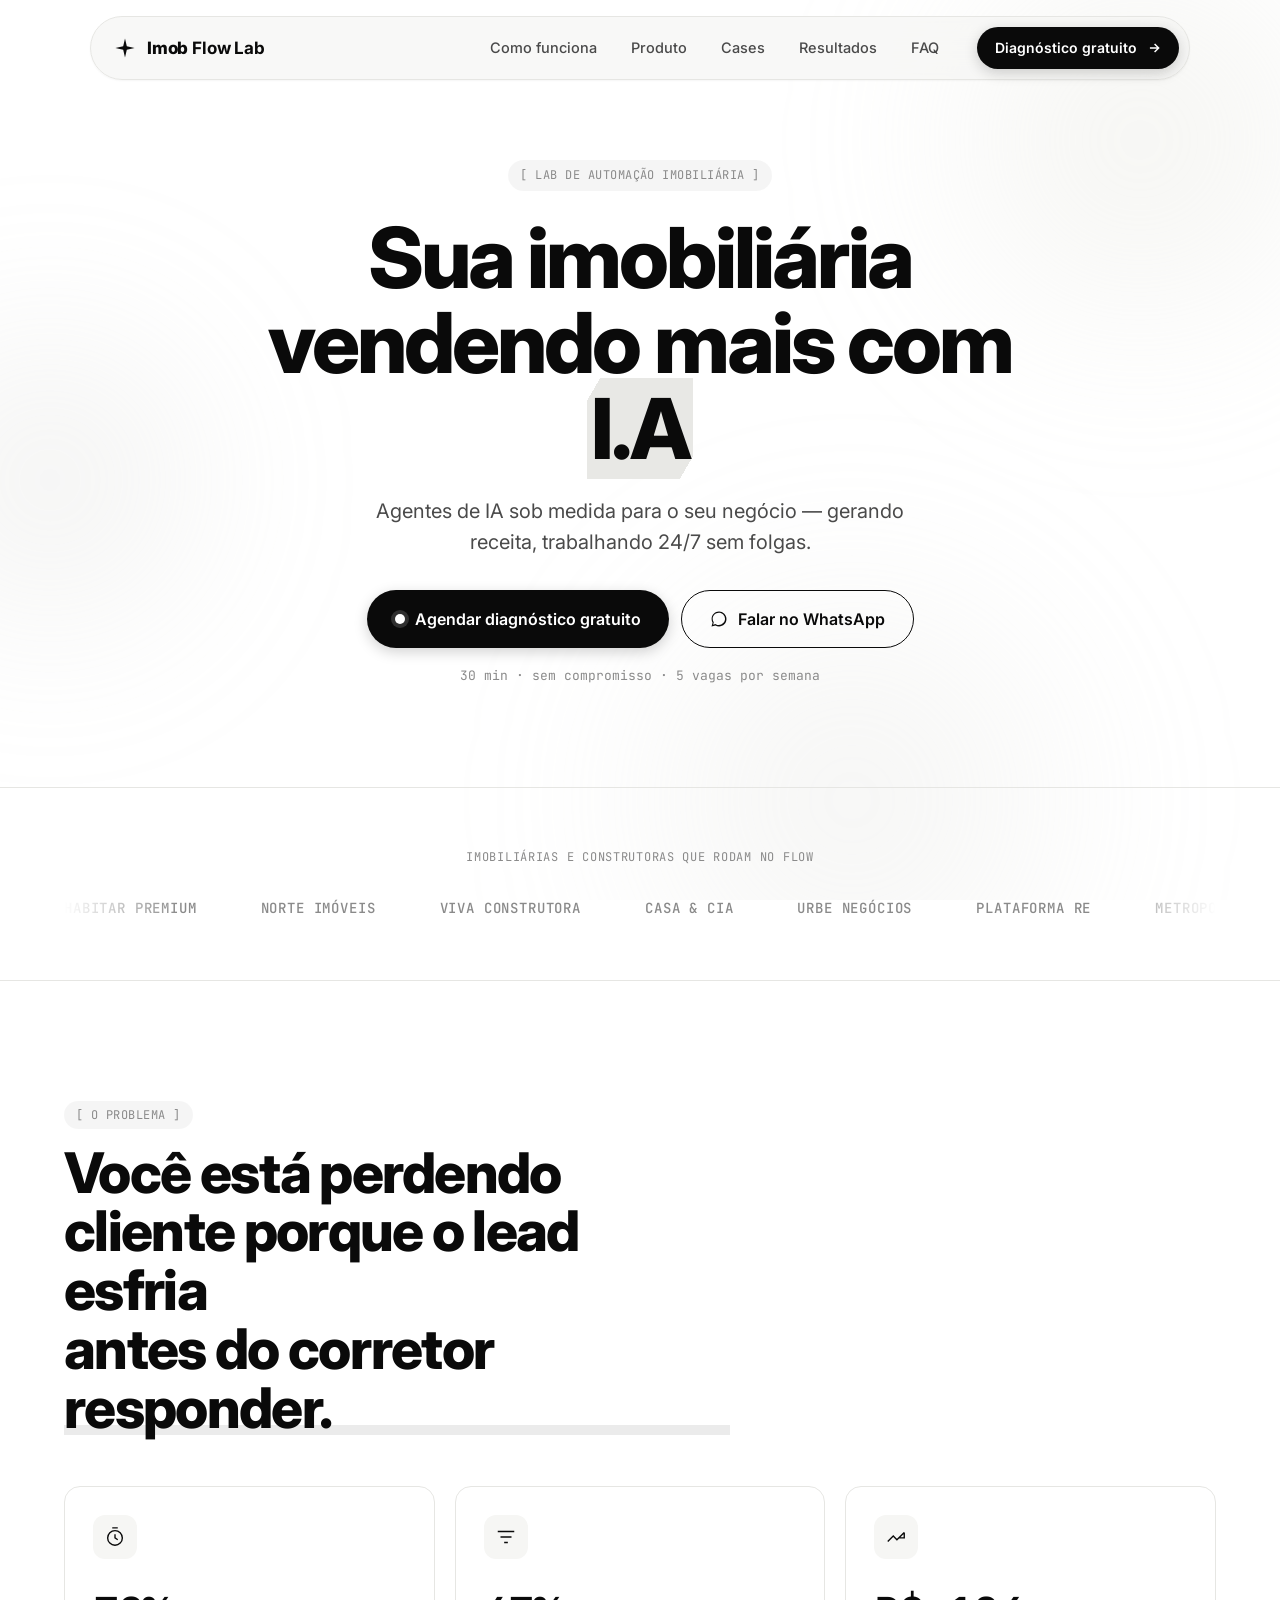
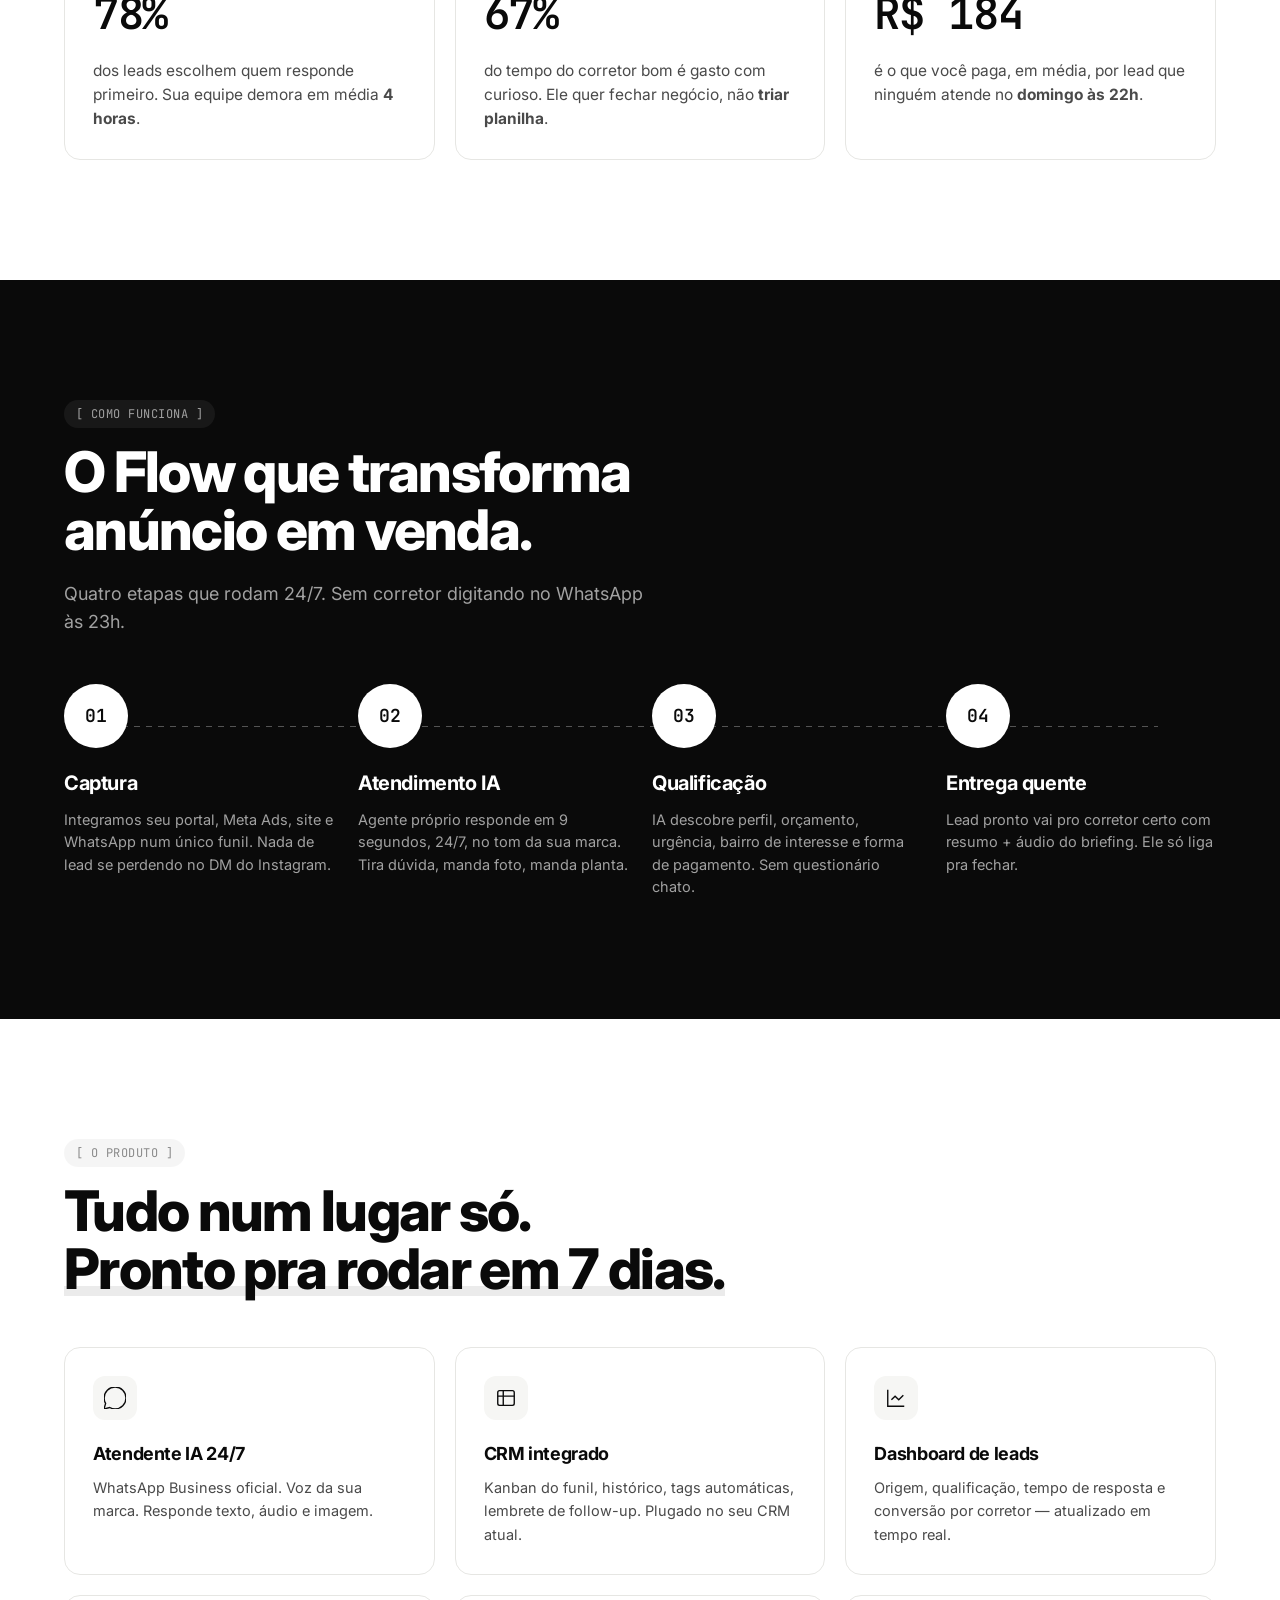
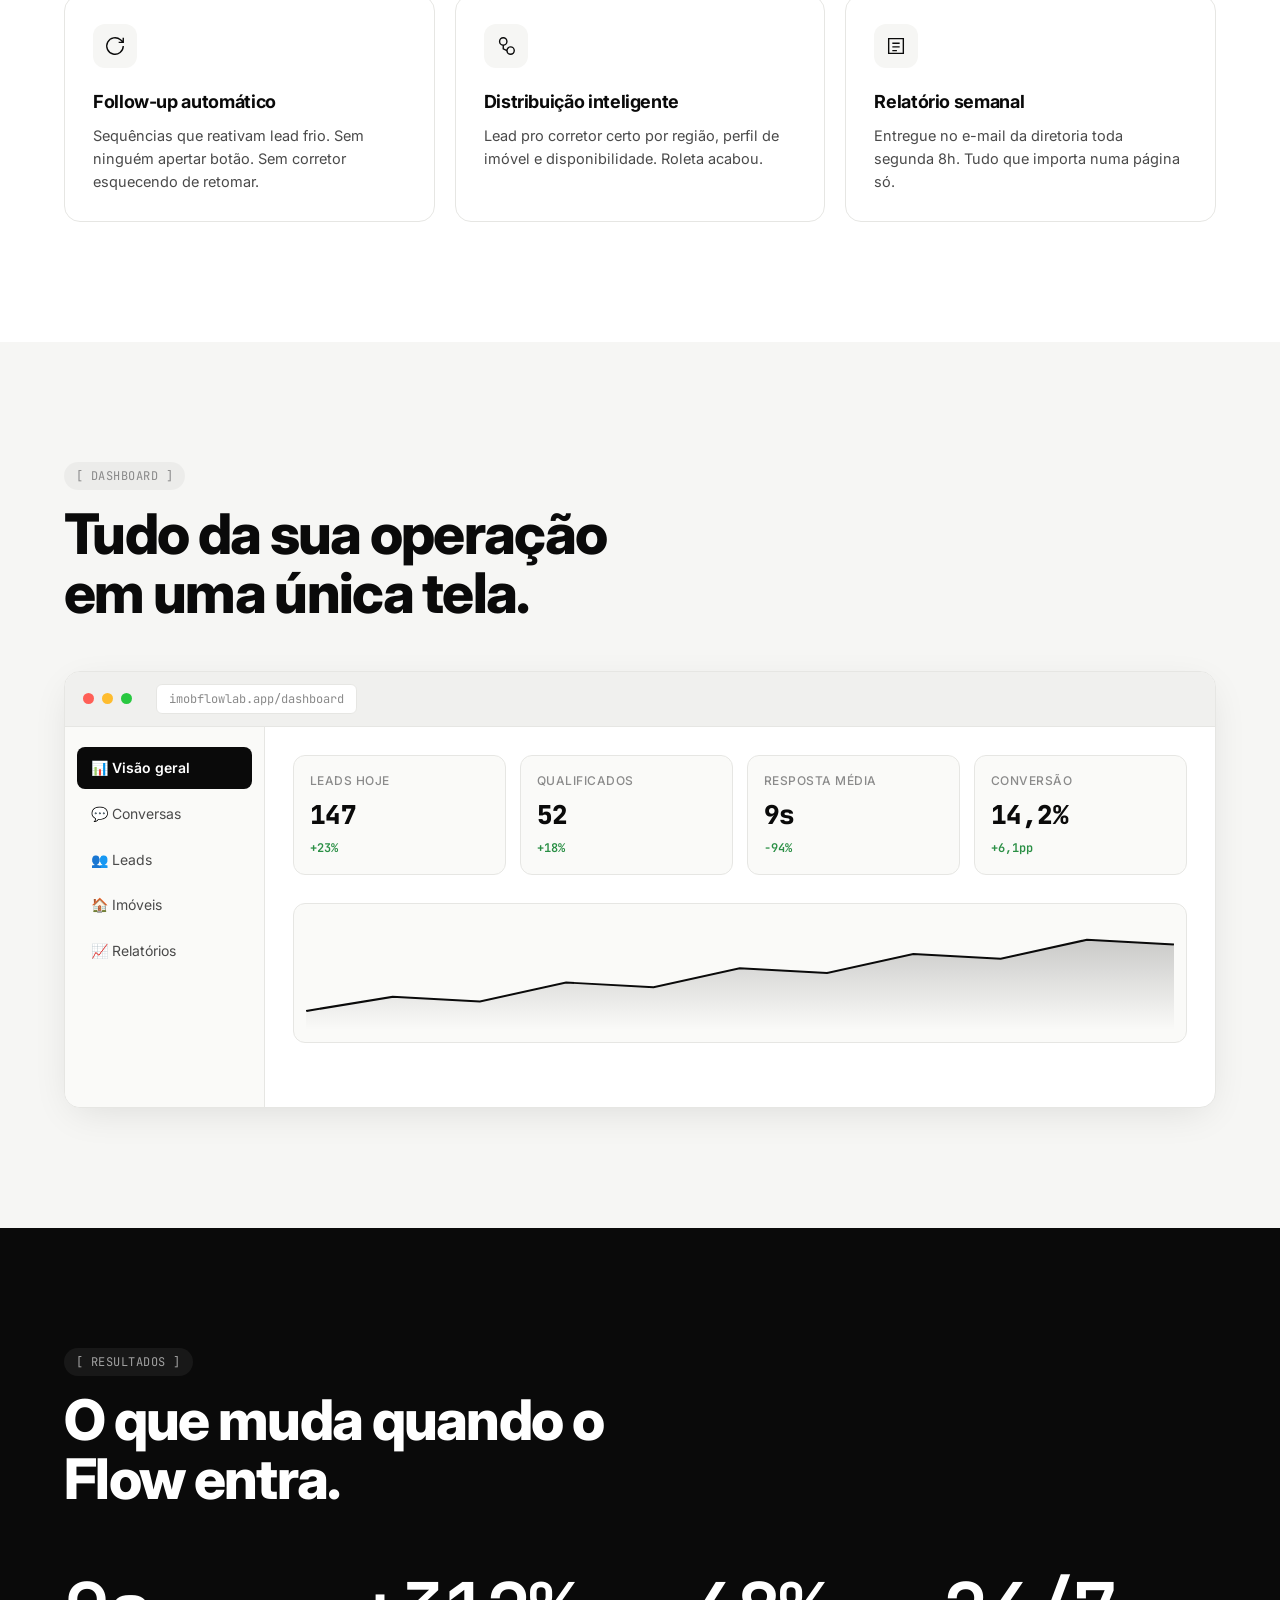
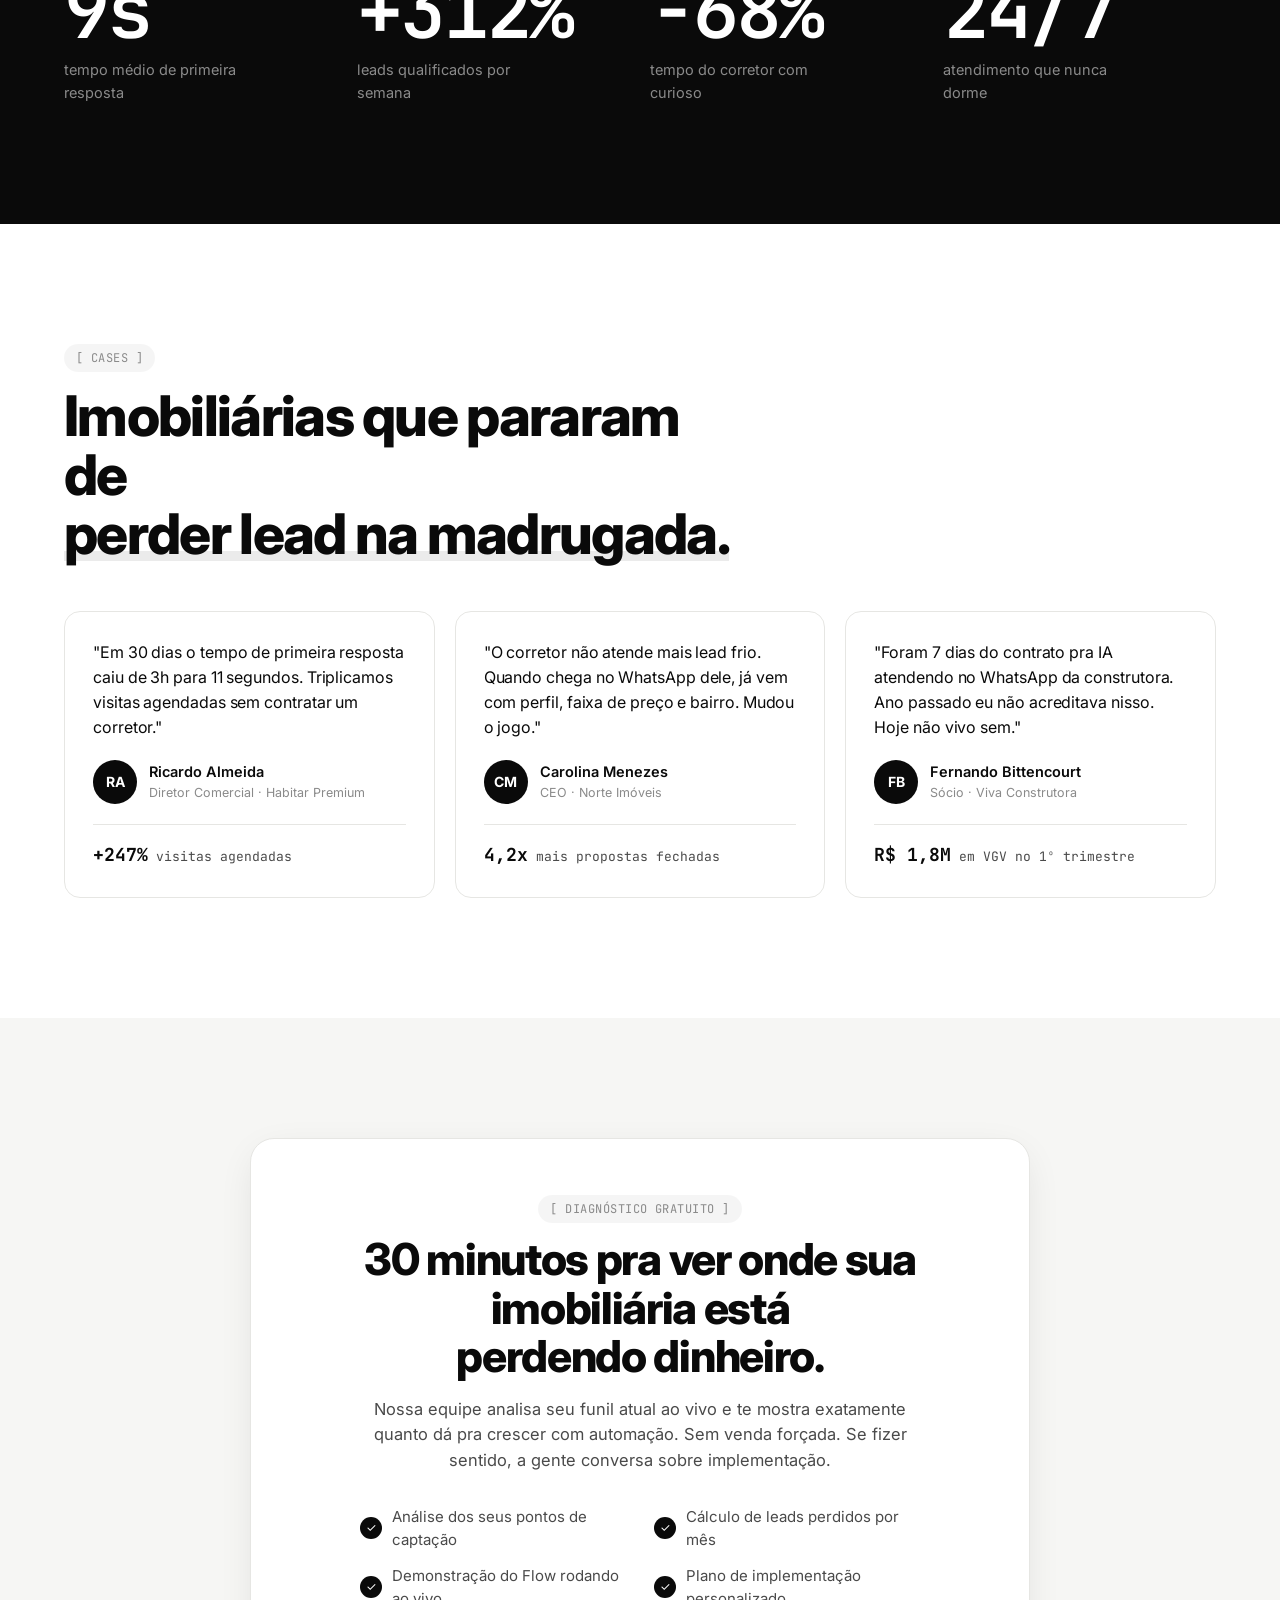
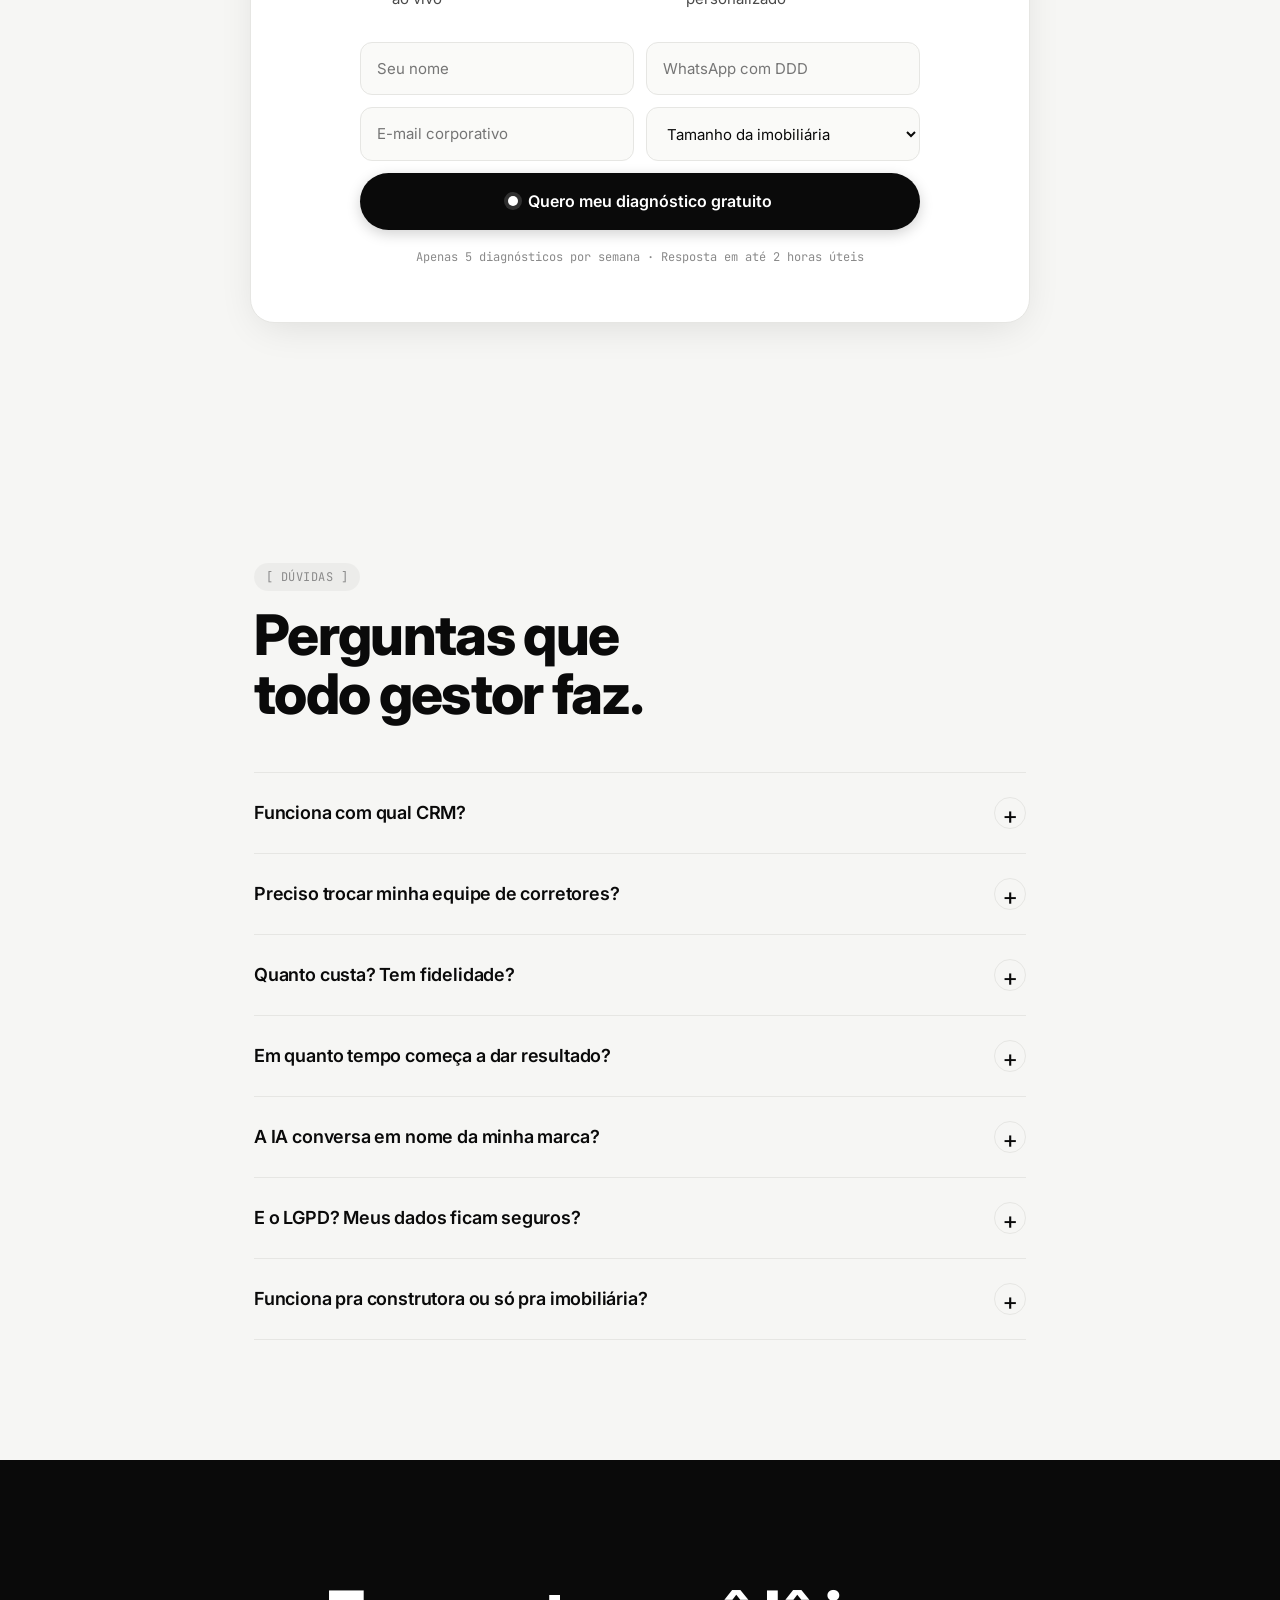
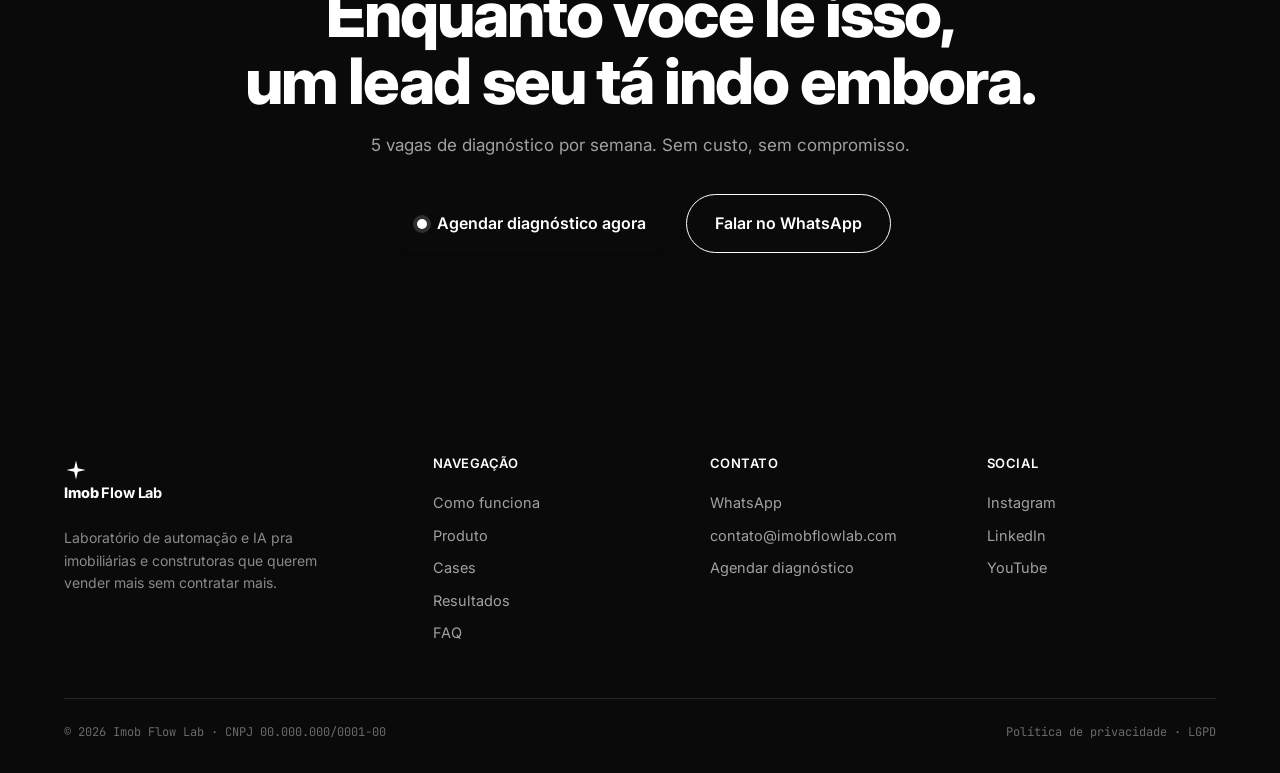
==== commit fbb767b7: "Sync gh-pages" ====
--- a/index.html
+++ b/index.html
@@ -24,12 +24,8 @@
 <header class="navbar-wrap">
   <nav class="navbar" aria-label="Principal">
     <a href="#top" class="logo" aria-label="Imob Flow Lab — Início">
-      <svg class="logo-mark" viewBox="0 0 60 80" fill="#0A0A0A" aria-hidden="true">
-        <rect x="24" y="0" width="12" height="80"/>
-        <g transform="translate(30 24)">
-          <rect x="-26" y="-5" width="52" height="10" transform="rotate(32)"/>
-          <rect x="-26" y="-5" width="52" height="10" transform="rotate(-32)"/>
-        </g>
+      <svg class="logo-mark" viewBox="0 0 40 40" fill="none" aria-hidden="true">
+        <path d="M20 4 L23 17 L36 20 L23 23 L20 36 L17 23 L4 20 L17 17 Z" fill="#0A0A0A"/>
       </svg>
       <span class="logo-text"><strong>Imob</strong> Flow Lab</span>
     </a>
@@ -64,95 +60,26 @@
 
 <!-- HERO -->
 <section class="hero">
-
-  <!-- ANIMATED MOTION BACKGROUND -->
-  <div class="hero-motion" aria-hidden="true">
-    <div class="motion-blob motion-blob-1"></div>
-    <div class="motion-blob motion-blob-2"></div>
-    <div class="motion-blob motion-blob-3"></div>
-    <div class="motion-grain"></div>
-  </div>
-
   <div class="container hero-inner">
     <span class="eyebrow">[ LAB DE AUTOMAÇÃO IMOBILIÁRIA ]</span>
     <h1 class="hero-title">
-      Sua imobiliária vendendo <br/>mais com <span class="hl">I.A</span>
+      Sua imobiliária vendendo mais com <span class="hl">I.A</span>
     </h1>
     <p class="hero-sub">
       Agentes de IA sob medida para o seu negócio — gerando receita, trabalhando 24/7 sem folgas.
     </p>
     <div class="hero-ctas">
-      <a href="#diagnostico" class="btn btn-primary btn-lg btn-swap">
+      <a href="#diagnostico" class="btn btn-primary btn-lg">
         <span class="btn-dot"></span>
-        <span class="btn-label">
-          <span class="btn-label-default">Pedir orçamento</span>
-          <span class="btn-label-hover">Falar com consultor</span>
-        </span>
+        Agendar diagnóstico gratuito
       </a>
-    </div>
-  </div>
-
-  <!-- AI LOGOS MARQUEE -->
-  <div class="ai-marquee" aria-hidden="true">
-    <div class="ai-row ai-row-1">
-      <div class="ai-track">
-        <div class="ai-logo" style="background:#0E0E1F"><svg viewBox="0 0 24 24" fill="#7B9BFF"><path d="M12 2l1.5 6.5L20 10l-6.5 1.5L12 18l-1.5-6.5L4 10l6.5-1.5L12 2z"/></svg></div>
-        <div class="ai-logo" style="background:#0A0A0A"><svg viewBox="0 0 24 24" fill="#fff"><path d="M22.28 9.6c.4-1.2.18-2.5-.6-3.5-1.18-1.5-3.18-1.9-4.78-1-.6-1.6-2.2-2.6-3.9-2.6-1.8 0-3.4 1.1-4 2.8C7 5.8 5 6.7 4.2 8.5c-.8 1.7-.3 3.7 1 5-.4 1.2-.2 2.5.6 3.5 1.2 1.5 3.2 1.9 4.8 1 .6 1.6 2.2 2.6 3.9 2.6 1.8 0 3.4-1.1 4-2.8 1.8-.5 3.2-1.9 3.6-3.7.4-1.5 0-3.2-.9-4.5z"/></svg></div>
-        <div class="ai-logo" style="background:#D97757"><span class="ai-letter">✦</span></div>
-        <div class="ai-logo" style="background:#ECE9DF"><svg viewBox="0 0 24 24"><circle cx="8" cy="12" r="3" fill="#FFD21E"/><circle cx="16" cy="12" r="3" fill="#FFD21E"/><path d="M5 16c2 3 12 3 14 0" stroke="#FF9D00" stroke-width="2" fill="none" stroke-linecap="round"/></svg></div>
-        <div class="ai-logo" style="background:#CDE3F0"><svg viewBox="0 0 24 24" fill="#1E5BB8"><path d="M12 2l2 5 5 2-5 2-2 5-2-5-5-2 5-2zM5 17l1 2.5L8.5 21 6 22l-1 2.5L4 22l-2.5-1L4 19.5z" transform="translate(0,-2)"/></svg></div>
-        <div class="ai-logo" style="background:#F3F3F2"><svg viewBox="0 0 24 24" fill="none" stroke="#0A0A0A" stroke-width="2"><circle cx="12" cy="12" r="8"/><circle cx="12" cy="12" r="3"/></svg></div>
-        <div class="ai-logo" style="background:#0A0A0A"><svg viewBox="0 0 24 24" fill="#fff"><path d="M12 3l8 14H4L12 3zm0 5L7 16h10L12 8z"/></svg></div>
-        <!-- repeat -->
-        <div class="ai-logo" style="background:#0E0E1F"><svg viewBox="0 0 24 24" fill="#7B9BFF"><path d="M12 2l1.5 6.5L20 10l-6.5 1.5L12 18l-1.5-6.5L4 10l6.5-1.5L12 2z"/></svg></div>
-        <div class="ai-logo" style="background:#0A0A0A"><svg viewBox="0 0 24 24" fill="#fff"><path d="M22.28 9.6c.4-1.2.18-2.5-.6-3.5-1.18-1.5-3.18-1.9-4.78-1-.6-1.6-2.2-2.6-3.9-2.6-1.8 0-3.4 1.1-4 2.8C7 5.8 5 6.7 4.2 8.5c-.8 1.7-.3 3.7 1 5-.4 1.2-.2 2.5.6 3.5 1.2 1.5 3.2 1.9 4.8 1 .6 1.6 2.2 2.6 3.9 2.6 1.8 0 3.4-1.1 4-2.8 1.8-.5 3.2-1.9 3.6-3.7.4-1.5 0-3.2-.9-4.5z"/></svg></div>
-        <div class="ai-logo" style="background:#D97757"><span class="ai-letter">✦</span></div>
-        <div class="ai-logo" style="background:#ECE9DF"><svg viewBox="0 0 24 24"><circle cx="8" cy="12" r="3" fill="#FFD21E"/><circle cx="16" cy="12" r="3" fill="#FFD21E"/><path d="M5 16c2 3 12 3 14 0" stroke="#FF9D00" stroke-width="2" fill="none" stroke-linecap="round"/></svg></div>
-        <div class="ai-logo" style="background:#CDE3F0"><svg viewBox="0 0 24 24" fill="#1E5BB8"><path d="M12 2l2 5 5 2-5 2-2 5-2-5-5-2 5-2z"/></svg></div>
-        <div class="ai-logo" style="background:#F3F3F2"><svg viewBox="0 0 24 24" fill="none" stroke="#0A0A0A" stroke-width="2"><circle cx="12" cy="12" r="8"/><circle cx="12" cy="12" r="3"/></svg></div>
-        <div class="ai-logo" style="background:#0A0A0A"><svg viewBox="0 0 24 24" fill="#fff"><path d="M12 3l8 14H4L12 3zm0 5L7 16h10L12 8z"/></svg></div>
-      </div>
-    </div>
-    <div class="ai-row ai-row-2">
-      <div class="ai-track">
-        <div class="ai-logo" style="background:#3D1A6A"><span class="ai-letter" style="color:#fff">S</span></div>
-        <div class="ai-logo" style="background:linear-gradient(135deg,#A78BFA,#60A5FA,#F472B6)"><svg viewBox="0 0 24 24" fill="#fff"><path d="M22.28 9.6c.4-1.2.18-2.5-.6-3.5-1.18-1.5-3.18-1.9-4.78-1-.6-1.6-2.2-2.6-3.9-2.6-1.8 0-3.4 1.1-4 2.8C7 5.8 5 6.7 4.2 8.5c-.8 1.7-.3 3.7 1 5-.4 1.2-.2 2.5.6 3.5 1.2 1.5 3.2 1.9 4.8 1 .6 1.6 2.2 2.6 3.9 2.6 1.8 0 3.4-1.1 4-2.8 1.8-.5 3.2-1.9 3.6-3.7.4-1.5 0-3.2-.9-4.5z"/></svg></div>
-        <div class="ai-logo" style="background:#0A0A0A"><svg viewBox="0 0 24 24" fill="#fff"><rect x="7" y="6" width="3" height="12"/><rect x="14" y="6" width="3" height="12"/></svg></div>
-        <div class="ai-logo" style="background:#2A4DD6"><svg viewBox="0 0 24 24" fill="#fff"><path d="M12 3L4 21h3.5L9 17h6l1.5 4H20L12 3zm-2 11l2-6 2 6h-4z"/></svg></div>
-        <div class="ai-logo" style="background:#D97757"><svg viewBox="0 0 24 24" fill="#fff"><path d="M12 2l1 8 8 1-8 1-1 8-1-8-8-1 8-1z"/></svg></div>
-        <div class="ai-logo" style="background:linear-gradient(135deg,#7B6BFF,#FF6BBF)"><svg viewBox="0 0 24 24" fill="#fff"><path d="M22.28 9.6c.4-1.2.18-2.5-.6-3.5-1.18-1.5-3.18-1.9-4.78-1-.6-1.6-2.2-2.6-3.9-2.6-1.8 0-3.4 1.1-4 2.8C7 5.8 5 6.7 4.2 8.5c-.8 1.7-.3 3.7 1 5z"/></svg></div>
-        <div class="ai-logo" style="background:#3D1A6A"><svg viewBox="0 0 24 24" fill="none" stroke="#A78BFA" stroke-width="2.2"><path d="M14 4a8 8 0 1 0 6 6"/></svg></div>
-        <!-- repeat -->
-        <div class="ai-logo" style="background:#3D1A6A"><span class="ai-letter" style="color:#fff">S</span></div>
-        <div class="ai-logo" style="background:linear-gradient(135deg,#A78BFA,#60A5FA,#F472B6)"><svg viewBox="0 0 24 24" fill="#fff"><path d="M22.28 9.6c.4-1.2.18-2.5-.6-3.5-1.18-1.5-3.18-1.9-4.78-1-.6-1.6-2.2-2.6-3.9-2.6-1.8 0-3.4 1.1-4 2.8C7 5.8 5 6.7 4.2 8.5c-.8 1.7-.3 3.7 1 5z"/></svg></div>
-        <div class="ai-logo" style="background:#0A0A0A"><svg viewBox="0 0 24 24" fill="#fff"><rect x="7" y="6" width="3" height="12"/><rect x="14" y="6" width="3" height="12"/></svg></div>
-        <div class="ai-logo" style="background:#2A4DD6"><svg viewBox="0 0 24 24" fill="#fff"><path d="M12 3L4 21h3.5L9 17h6l1.5 4H20L12 3z"/></svg></div>
-        <div class="ai-logo" style="background:#D97757"><svg viewBox="0 0 24 24" fill="#fff"><path d="M12 2l1 8 8 1-8 1-1 8-1-8-8-1 8-1z"/></svg></div>
-        <div class="ai-logo" style="background:linear-gradient(135deg,#7B6BFF,#FF6BBF)"><svg viewBox="0 0 24 24" fill="#fff"><path d="M22 9.6c.4-1.2.18-2.5-.6-3.5-1.18-1.5-3.18-1.9-4.78-1-.6-1.6-2.2-2.6-3.9-2.6-1.8 0-3.4 1.1-4 2.8z"/></svg></div>
-        <div class="ai-logo" style="background:#3D1A6A"><svg viewBox="0 0 24 24" fill="none" stroke="#A78BFA" stroke-width="2.2"><path d="M14 4a8 8 0 1 0 6 6"/></svg></div>
-      </div>
-    </div>
-    <div class="ai-row ai-row-3">
-      <div class="ai-track">
-        <div class="ai-logo" style="background:#FF7A45"><svg viewBox="0 0 24 24" fill="#fff"><circle cx="12" cy="6" r="2.5"/><circle cx="6" cy="18" r="2.5"/><circle cx="18" cy="18" r="2.5"/><path d="M12 8v3M9 16l2-4M15 16l-2-4" stroke="#fff" stroke-width="1.5"/></svg></div>
-        <div class="ai-logo" style="background:#0A0A0A"><svg viewBox="0 0 24 24" fill="#10B981"><path d="M6 6h10c2 0 4 2 4 4v6c0 1-1 2-2 2H6V6z" stroke="#10B981" stroke-width="2"/></svg></div>
-        <div class="ai-logo" style="background:linear-gradient(135deg,#F472B6,#A78BFA)"><svg viewBox="0 0 24 24" fill="#fff"><path d="M12 3l9 16H3L12 3z"/></svg></div>
-        <div class="ai-logo" style="background:#0A0A0A"><svg viewBox="0 0 24 24" fill="url(#metaGrad)"><defs><linearGradient id="metaGrad" x1="0" x2="1" y1="0" y2="1"><stop offset="0" stop-color="#3B82F6"/><stop offset="1" stop-color="#A855F7"/></linearGradient></defs><path d="M3 12c2-6 6-6 9 0s7 6 9 0c-2 6-6 6-9 0s-7-6-9 0z" stroke="url(#metaGrad)" stroke-width="2" fill="none"/></svg></div>
-        <div class="ai-logo" style="background:#0A0A0A"><svg viewBox="0 0 24 24" fill="none" stroke="#fff" stroke-width="2"><path d="M4 8c2-2 4-2 6 0s4 2 6 0M4 16c2-2 4-2 6 0s4 2 6 0"/></svg></div>
-        <div class="ai-logo" style="background:#1A1A1A"><span class="ai-letter" style="color:#fff;font-size:18px">✱</span></div>
-        <div class="ai-logo" style="background:#0A0A0A"><span class="ai-letter" style="color:#10B981">R</span></div>
-        <!-- repeat -->
-        <div class="ai-logo" style="background:#FF7A45"><svg viewBox="0 0 24 24" fill="#fff"><circle cx="12" cy="6" r="2.5"/><circle cx="6" cy="18" r="2.5"/><circle cx="18" cy="18" r="2.5"/></svg></div>
-        <div class="ai-logo" style="background:#0A0A0A"><svg viewBox="0 0 24 24" fill="#10B981"><path d="M6 6h10c2 0 4 2 4 4v6c0 1-1 2-2 2H6V6z" stroke="#10B981" stroke-width="2"/></svg></div>
-        <div class="ai-logo" style="background:linear-gradient(135deg,#F472B6,#A78BFA)"><svg viewBox="0 0 24 24" fill="#fff"><path d="M12 3l9 16H3L12 3z"/></svg></div>
-        <div class="ai-logo" style="background:#0A0A0A"><svg viewBox="0 0 24 24" fill="none" stroke="#3B82F6" stroke-width="2"><path d="M3 12c2-6 6-6 9 0s7 6 9 0c-2 6-6 6-9 0s-7-6-9 0z"/></svg></div>
-        <div class="ai-logo" style="background:#0A0A0A"><svg viewBox="0 0 24 24" fill="none" stroke="#fff" stroke-width="2"><path d="M4 8c2-2 4-2 6 0s4 2 6 0M4 16c2-2 4-2 6 0s4 2 6 0"/></svg></div>
-        <div class="ai-logo" style="background:#1A1A1A"><span class="ai-letter" style="color:#fff;font-size:18px">✱</span></div>
-        <div class="ai-logo" style="background:#0A0A0A"><span class="ai-letter" style="color:#10B981">R</span></div>
-      </div>
-    </div>
-  </div>
-
+      <a href="https://wa.me/5500000000000" class="btn btn-ghost btn-lg" target="_blank" rel="noopener">
+        <svg width="18" height="18" viewBox="0 0 24 24" fill="currentColor"><path d="M12.04 2C6.58 2 2.13 6.45 2.13 11.91c0 1.75.46 3.45 1.32 4.95L2 22l5.25-1.37c1.45.79 3.08 1.21 4.79 1.21h.01c5.46 0 9.91-4.45 9.91-9.91 0-2.65-1.03-5.14-2.9-7.01A9.816 9.816 0 0 0 12.04 2zm0 18.13c-1.53 0-3.03-.41-4.34-1.19l-.31-.18-3.23.85.86-3.15-.2-.32a8.198 8.198 0 0 1-1.26-4.34c0-4.54 3.7-8.24 8.24-8.24 2.2 0 4.27.86 5.83 2.42a8.18 8.18 0 0 1 2.41 5.83c0 4.54-3.7 8.24-8.24 8.24z"/></svg>
+        Falar no WhatsApp
+      </a>
+    </div>
+    <p class="hero-microcopy">30 min · sem compromisso · 5 vagas por semana</p>
+  </div>
 </section>
 
 <!-- LOGO BAR -->
@@ -479,13 +406,7 @@
     <div class="footer-grid">
       <div>
         <a href="#top" class="logo">
-          <svg class="logo-mark" viewBox="0 0 60 80" fill="#FFFFFF">
-            <rect x="24" y="0" width="12" height="80"/>
-            <g transform="translate(30 24)">
-              <rect x="-26" y="-5" width="52" height="10" transform="rotate(32)"/>
-              <rect x="-26" y="-5" width="52" height="10" transform="rotate(-32)"/>
-            </g>
-          </svg>
+          <svg class="logo-mark" viewBox="0 0 40 40" fill="none"><path d="M20 4 L23 17 L36 20 L23 23 L20 36 L17 23 L4 20 L17 17 Z" fill="#FFFFFF"/></svg>
           <span class="logo-text logo-text-light"><strong>Imob</strong> Flow Lab</span>
         </a>
         <p class="footer-desc">Laboratório de automação e IA pra imobiliárias e construtoras que querem vender mais sem contratar mais.</p>
--- a/styles.css
+++ b/styles.css
@@ -35,9 +35,9 @@
 button{font:inherit;border:0;background:none;cursor:pointer;color:inherit}
 img,svg{display:block;max-width:100%}
 
-/* ========== BACKGROUND ORBS (page-wide ambient) ========== */
+/* ========== BACKGROUND ORBS ========== */
 .bg-orbs{position:fixed;inset:0;z-index:-1;overflow:hidden;pointer-events:none}
-.orb{position:absolute;border-radius:50%;filter:blur(80px);opacity:.35}
+.orb{position:absolute;border-radius:50%;filter:blur(80px);opacity:.5}
 .orb-1{width:520px;height:520px;top:-120px;right:-120px;background:radial-gradient(circle,rgba(220,220,210,.7),transparent 70%)}
 .orb-2{width:420px;height:420px;top:30%;left:-160px;background:radial-gradient(circle,rgba(200,200,195,.55),transparent 70%)}
 .orb-3{width:600px;height:600px;bottom:-200px;right:10%;background:radial-gradient(circle,rgba(215,215,210,.55),transparent 70%)}
@@ -70,10 +70,9 @@
   padding:10px 10px 10px 22px;
   box-shadow:var(--shadow-1);
 }
-.logo{display:flex;align-items:center;gap:8px;font-weight:700;font-size:17px;letter-spacing:-.02em}
-.logo-mark{width:22px;height:30px;flex-shrink:0}
-.logo-text{font-weight:700}
-.logo-text strong{font-weight:800;margin-right:1px}
+.logo{display:flex;align-items:center;gap:10px;font-weight:700;font-size:17px;letter-spacing:-.01em}
+.logo-mark{width:24px;height:24px;flex-shrink:0}
+.logo-text strong{font-weight:800}
 .logo-text-light{color:#fff}
 .nav-links{display:flex;gap:6px;list-style:none;margin-left:auto}
 .nav-links a{
@@ -107,33 +106,14 @@
 }
 .btn-ghost:hover{background:var(--ink);color:#fff}
 .btn-dot{
-  width:10px;height:10px;border-radius:50%;
-  background:radial-gradient(circle at 35% 35%,#7BB6FF,#3B82F6 60%,#1E5BB8);
-  box-shadow:0 0 0 4px rgba(123,182,255,.2);
+  width:10px;height:10px;border-radius:50%;background:#fff;
+  box-shadow:0 0 0 4px rgba(255,255,255,.15);
   animation:pulse 1.6s infinite;
-  flex-shrink:0;
 }
 @keyframes pulse{
-  0%,100%{box-shadow:0 0 0 4px rgba(123,182,255,.2)}
-  50%{box-shadow:0 0 0 7px rgba(123,182,255,.05)}
-}
-
-/* HOVER SWAP BUTTON */
-.btn-swap .btn-label{
-  position:relative;display:inline-block;
-  overflow:hidden;height:1.4em;line-height:1.4em;
-  vertical-align:middle;
-  min-width:160px;
-  text-align:center;
-}
-.btn-swap .btn-label-default,
-.btn-swap .btn-label-hover{
-  display:block;
-  transition:transform .35s cubic-bezier(.5,.2,.2,1);
-}
-.btn-swap .btn-label-hover{position:absolute;inset:0;transform:translateY(120%)}
-.btn-swap:hover .btn-label-default{transform:translateY(-120%)}
-.btn-swap:hover .btn-label-hover{transform:translateY(0)}
+  0%,100%{box-shadow:0 0 0 4px rgba(255,255,255,.15)}
+  50%{box-shadow:0 0 0 7px rgba(255,255,255,.05)}
+}
 
 .nav-toggle{display:none;flex-direction:column;gap:5px;padding:8px}
 .nav-toggle span{width:22px;height:2px;background:var(--ink);border-radius:2px;transition:.2s}
@@ -154,56 +134,11 @@
 
 /* ========== HERO ========== */
 .hero{
-  padding:160px 0 60px;
+  padding:160px 0 100px;
   text-align:center;
   position:relative;
-  overflow:hidden;
-  min-height:100vh;
-  display:flex;flex-direction:column;
-}
-.hero-inner{display:flex;flex-direction:column;align-items:center;position:relative;z-index:2;flex:1}
-
-/* HERO MOTION BACKGROUND */
-.hero-motion{position:absolute;inset:0;z-index:0;overflow:hidden;pointer-events:none}
-.motion-blob{
-  position:absolute;border-radius:50%;
-  filter:blur(90px);
-  opacity:.55;
-  will-change:transform;
-}
-.motion-blob-1{
-  width:700px;height:700px;top:-200px;left:-180px;
-  background:radial-gradient(circle,rgba(120,170,255,.55),rgba(80,130,230,.15) 50%,transparent 75%);
-  animation:blobFloat1 22s ease-in-out infinite;
-}
-.motion-blob-2{
-  width:600px;height:600px;top:10%;right:-150px;
-  background:radial-gradient(circle,rgba(150,190,255,.5),rgba(100,150,240,.1) 55%,transparent 80%);
-  animation:blobFloat2 26s ease-in-out infinite;
-}
-.motion-blob-3{
-  width:520px;height:520px;bottom:-100px;left:30%;
-  background:radial-gradient(circle,rgba(180,210,255,.45),rgba(120,170,240,.08) 50%,transparent 80%);
-  animation:blobFloat3 30s ease-in-out infinite;
-}
-@keyframes blobFloat1{
-  0%,100%{transform:translate(0,0) scale(1)}
-  33%{transform:translate(80px,40px) scale(1.1)}
-  66%{transform:translate(-30px,90px) scale(.95)}
-}
-@keyframes blobFloat2{
-  0%,100%{transform:translate(0,0) scale(1)}
-  50%{transform:translate(-100px,60px) scale(1.15)}
-}
-@keyframes blobFloat3{
-  0%,100%{transform:translate(0,0) scale(1)}
-  40%{transform:translate(60px,-50px) scale(1.1)}
-  70%{transform:translate(-50px,30px) scale(.9)}
-}
-.motion-grain{
-  position:absolute;inset:0;opacity:.35;mix-blend-mode:multiply;
-  background-image:url("data:image/svg+xml;utf8,<svg xmlns='http://www.w3.org/2000/svg' width='200' height='200'><filter id='n'><feTurbulence type='fractalNoise' baseFrequency='0.85'/></filter><rect width='200' height='200' filter='url(%23n)' opacity='0.5'/></svg>");
-}
+}
+.hero-inner{display:flex;flex-direction:column;align-items:center}
 .eyebrow{
   font-family:'JetBrains Mono',ui-monospace,monospace;
   font-size:12px;letter-spacing:.04em;
@@ -214,16 +149,14 @@
 }
 .eyebrow-dark{background:rgba(255,255,255,.06);color:#A1A1A1}
 .hero-title{
-  font-size:clamp(40px,7.5vw,88px);
-  font-weight:800;line-height:1.05;letter-spacing:-.035em;
-  max-width:18ch;
+  font-size:clamp(40px,7.5vw,84px);
+  font-weight:800;line-height:1.02;letter-spacing:-.035em;
+  max-width:14ch;
   margin-bottom:24px;
 }
-.hero-title br{display:inline}
 .hl{
-  background:linear-gradient(120deg,rgba(120,170,255,.45),rgba(80,140,240,.55));
-  padding:0 12px;border-radius:6px;
-  color:#0A0A0A;
+  background:linear-gradient(120deg,transparent 0,transparent 8%,#E8E8E5 8%,#E8E8E5 92%,transparent 92%);
+  padding:0 4px;
 }
 .hl-line{position:relative;display:inline-block}
 .hl-line::after{
@@ -244,36 +177,59 @@
   margin-top:18px;
 }
 
-/* ========== AI MARQUEE ========== */
-.ai-marquee{
-  margin-top:80px;
-  position:relative;z-index:2;
-  display:flex;flex-direction:column;gap:18px;
-  mask-image:linear-gradient(90deg,transparent,#000 8%,#000 92%,transparent);
-  -webkit-mask-image:linear-gradient(90deg,transparent,#000 8%,#000 92%,transparent);
-}
-.ai-row{overflow:hidden}
-.ai-track{
-  display:flex;gap:18px;width:max-content;
-  animation:aiSlide 38s linear infinite;
-}
-.ai-row-2 .ai-track{animation:aiSlideReverse 44s linear infinite}
-.ai-row-3 .ai-track{animation:aiSlide 32s linear infinite}
-@keyframes aiSlide{to{transform:translateX(-50%)}}
-@keyframes aiSlideReverse{from{transform:translateX(-50%)}to{transform:translateX(0)}}
-.ai-logo{
-  width:64px;height:64px;border-radius:50%;
-  display:grid;place-items:center;
-  flex-shrink:0;
-  box-shadow:0 6px 16px -6px rgba(0,0,0,.15),0 0 0 1px rgba(255,255,255,.5) inset;
-  transition:transform .3s;
-}
-.ai-logo:hover{transform:scale(1.1)}
-.ai-logo svg{width:30px;height:30px}
-.ai-letter{
-  font-family:'Inter',sans-serif;font-weight:800;font-size:22px;
-  letter-spacing:-.02em;
-}
+/* ========== HERO MOCKUP ========== */
+.hero-mock{margin-top:64px;display:flex;justify-content:center;perspective:1200px}
+.phone{
+  width:340px;max-width:90vw;
+  background:#0A0A0A;border-radius:32px;
+  padding:14px;
+  box-shadow:0 30px 80px -20px rgba(0,0,0,.4),0 0 0 1px rgba(255,255,255,.05) inset;
+  transform:rotateY(-8deg) rotateX(6deg) translateZ(0);
+  animation:phoneFloat 6s ease-in-out infinite;
+}
+@keyframes phoneFloat{
+  0%,100%{transform:rotateY(-8deg) rotateX(6deg) translateY(0)}
+  50%{transform:rotateY(-8deg) rotateX(6deg) translateY(-8px)}
+}
+.phone-header{
+  display:flex;align-items:center;gap:10px;
+  background:#075E54;color:#fff;
+  padding:14px 16px;border-radius:20px 20px 0 0;
+}
+.phone-avatar{
+  width:36px;height:36px;border-radius:50%;
+  background:#fff;color:#0A0A0A;
+  display:grid;place-items:center;font-weight:800;font-size:13px;
+}
+.phone-name{font-size:14px;font-weight:600}
+.phone-status{font-size:11px;opacity:.9;display:flex;align-items:center;gap:5px}
+.dot-green{width:6px;height:6px;border-radius:50%;background:#4CFF8F}
+.chat{
+  background:#E5DDD5;
+  padding:16px 14px;
+  height:340px;overflow:hidden;
+  border-radius:0 0 20px 20px;
+  display:flex;flex-direction:column;gap:8px;
+}
+.msg{
+  max-width:80%;padding:8px 12px;border-radius:14px;
+  font-size:13.5px;line-height:1.4;
+  animation:msgIn .35s ease forwards;opacity:0;transform:translateY(8px);
+}
+.msg-them{background:#fff;align-self:flex-start;border-bottom-left-radius:4px}
+.msg-me{background:#DCF8C6;align-self:flex-end;border-bottom-right-radius:4px}
+.msg-typing{
+  background:#fff;align-self:flex-start;
+  padding:10px 14px;display:inline-flex;gap:4px;
+}
+.msg-typing span{
+  width:6px;height:6px;border-radius:50%;background:#999;
+  animation:typing 1.2s infinite;
+}
+.msg-typing span:nth-child(2){animation-delay:.2s}
+.msg-typing span:nth-child(3){animation-delay:.4s}
+@keyframes typing{0%,60%,100%{transform:translateY(0);opacity:.4}30%{transform:translateY(-3px);opacity:1}}
+@keyframes msgIn{to{opacity:1;transform:translateY(0)}}
 
 /* ========== LOGO BAR ========== */
 .logo-bar{padding:60px 0;border-top:1px solid var(--line);border-bottom:1px solid var(--line)}
@@ -553,17 +509,8 @@
   .nav-toggle.open span:nth-child(2){opacity:0}
   .nav-toggle.open span:nth-child(3){transform:translateY(-7px) rotate(-45deg)}
 
-  .hero{padding:120px 0 40px;min-height:auto}
-  .ai-marquee{margin-top:60px;gap:14px}
-  .ai-logo{width:52px;height:52px}
-  .ai-logo svg{width:24px;height:24px}
-  .ai-letter{font-size:18px}
-  .motion-blob{filter:blur(70px)}
-  .motion-blob-1{width:420px;height:420px}
-  .motion-blob-2{width:380px;height:380px}
-  .motion-blob-3{width:340px;height:340px}
-  .hero-title br{display:none}
-  .btn-swap .btn-label{min-width:140px;font-size:14px}
+  .hero{padding:130px 0 60px}
+  .hero-mock{margin-top:48px}
   .section{padding:80px 0}
   .grid-3,.grid-4{grid-template-columns:1fr;gap:14px}
   .stats{margin-top:40px}
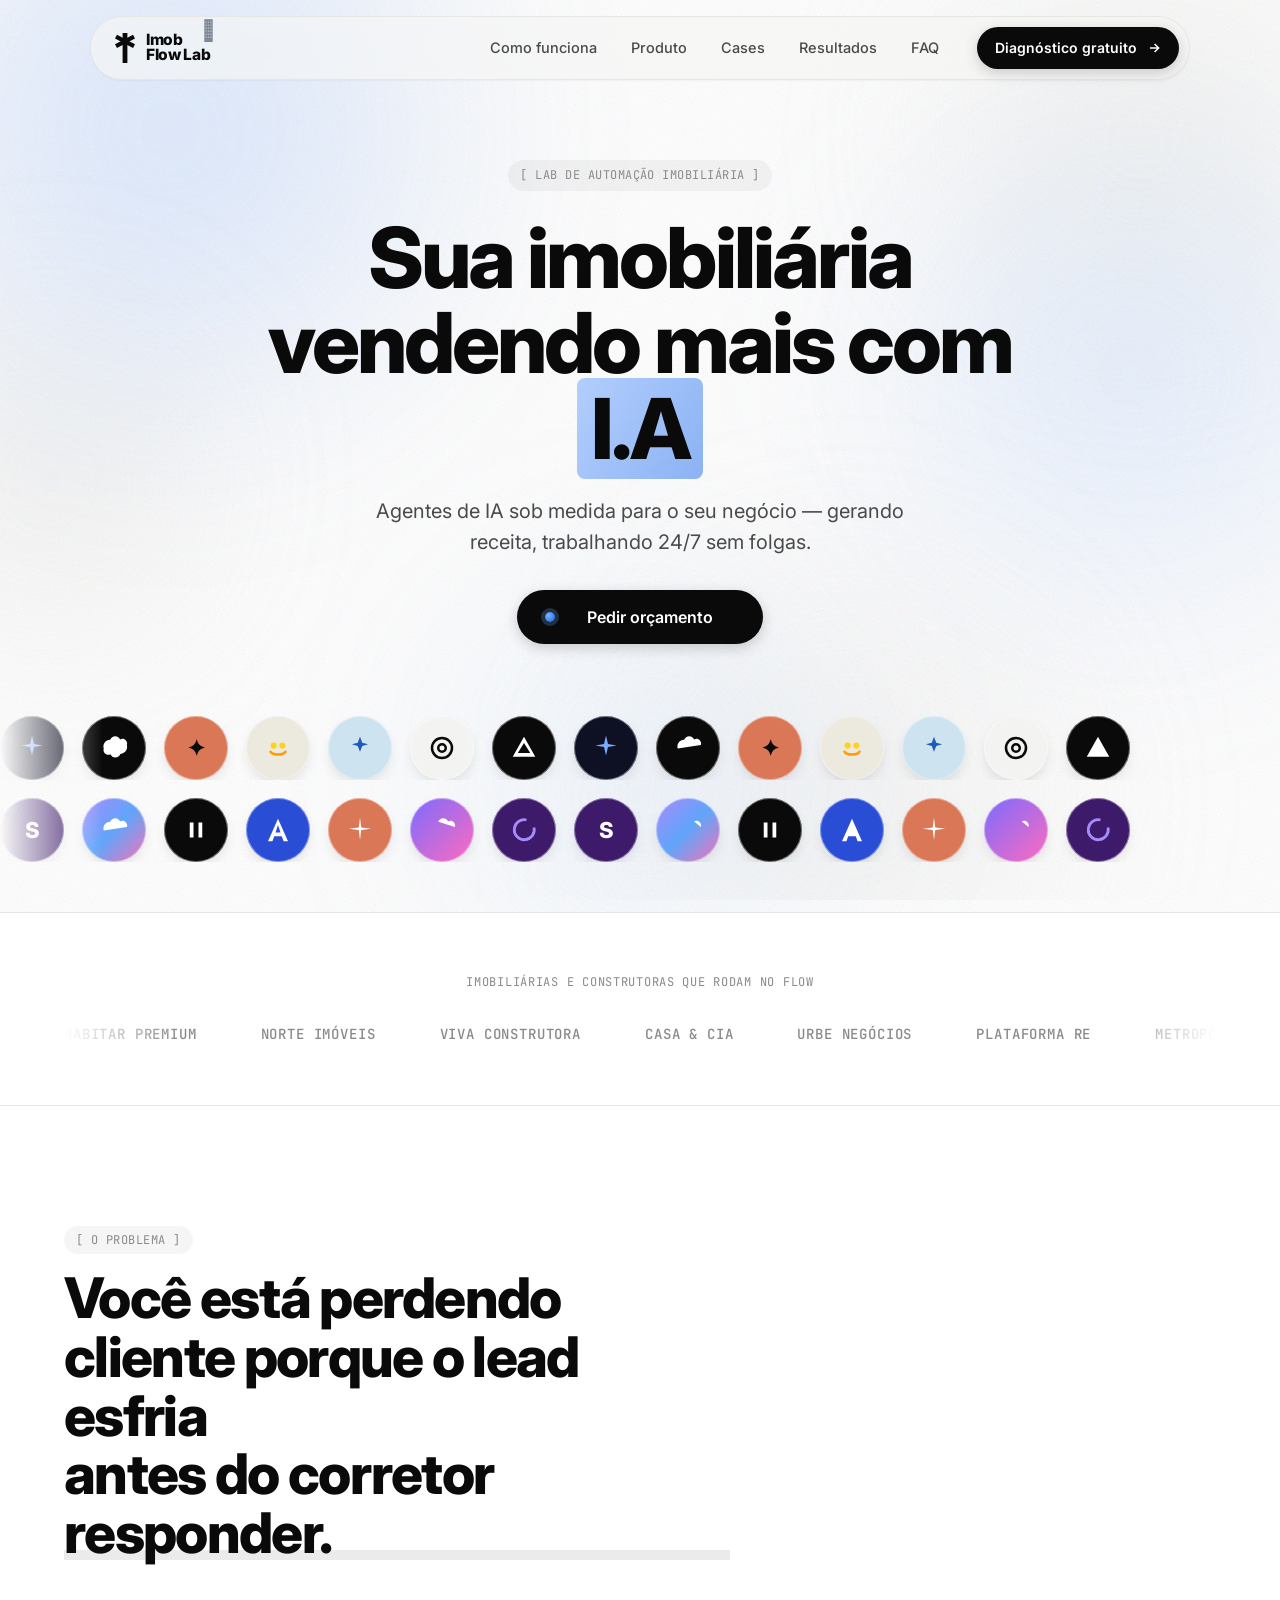
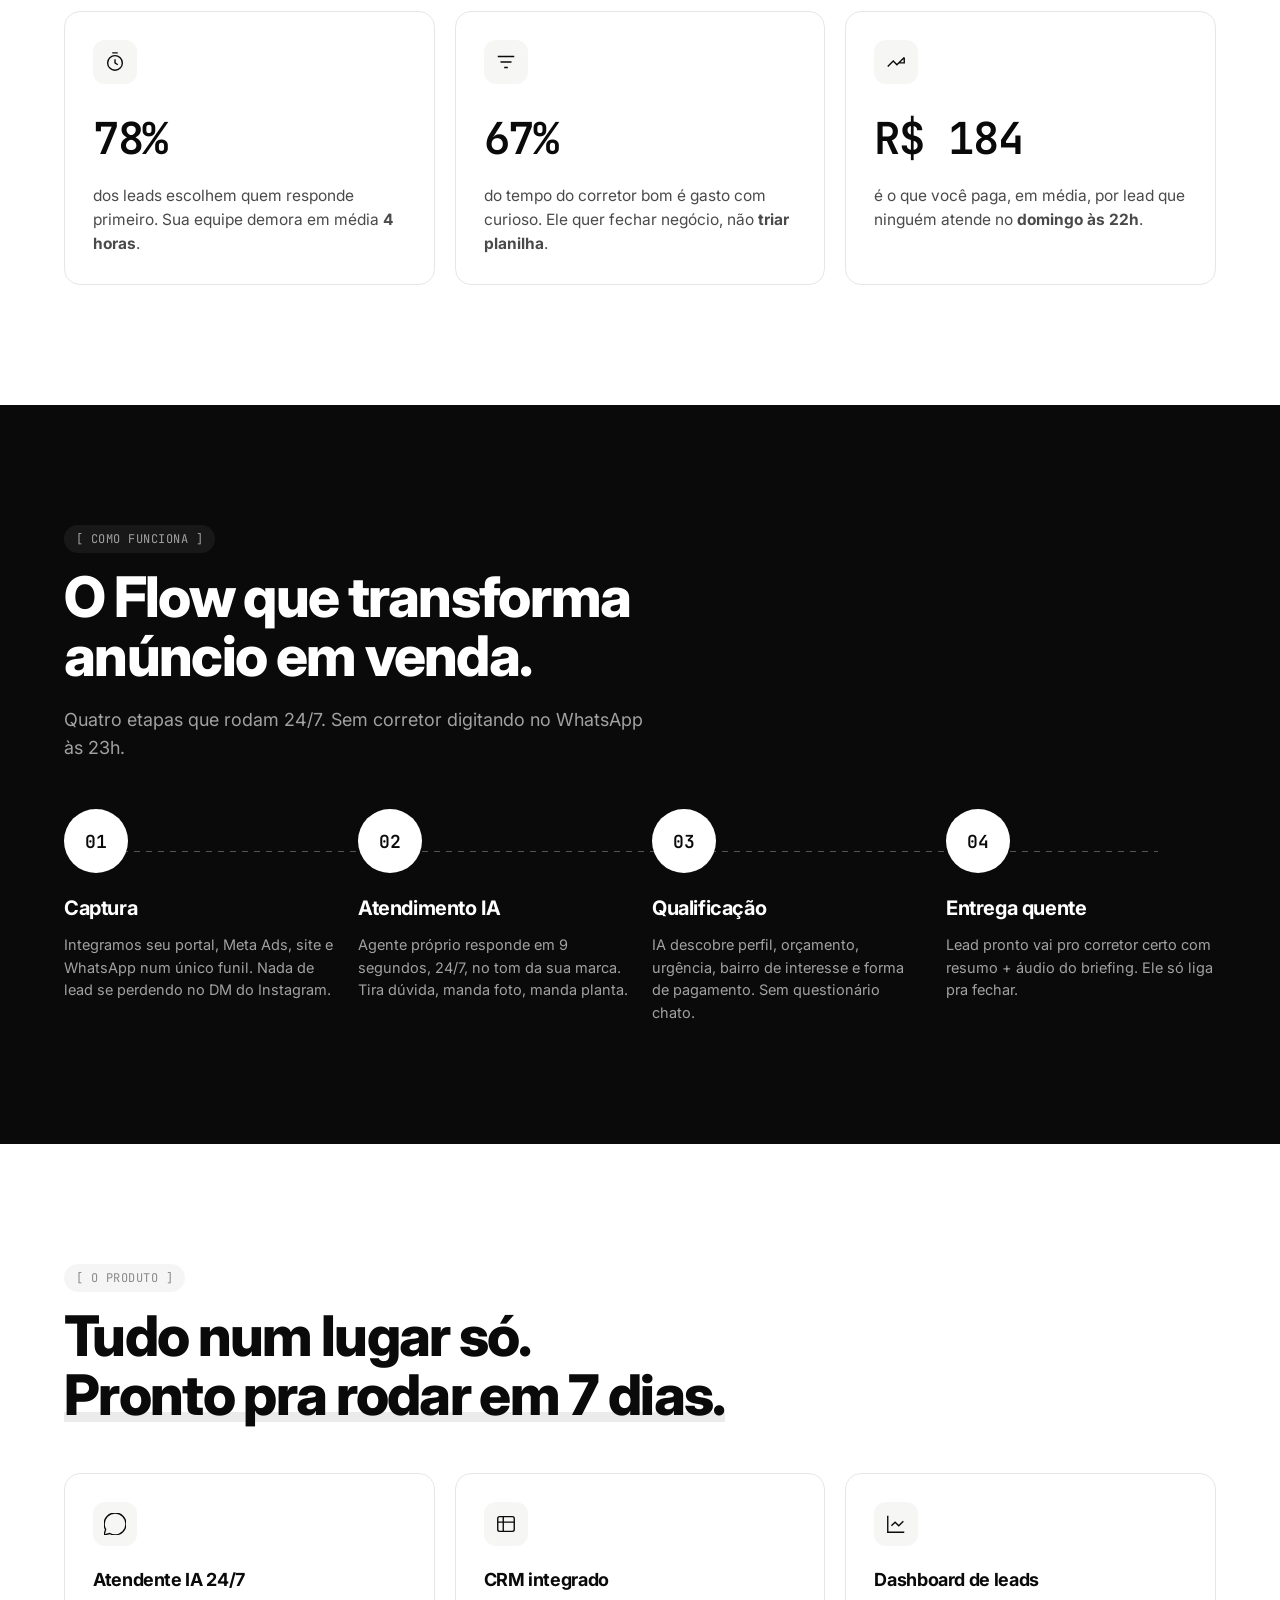
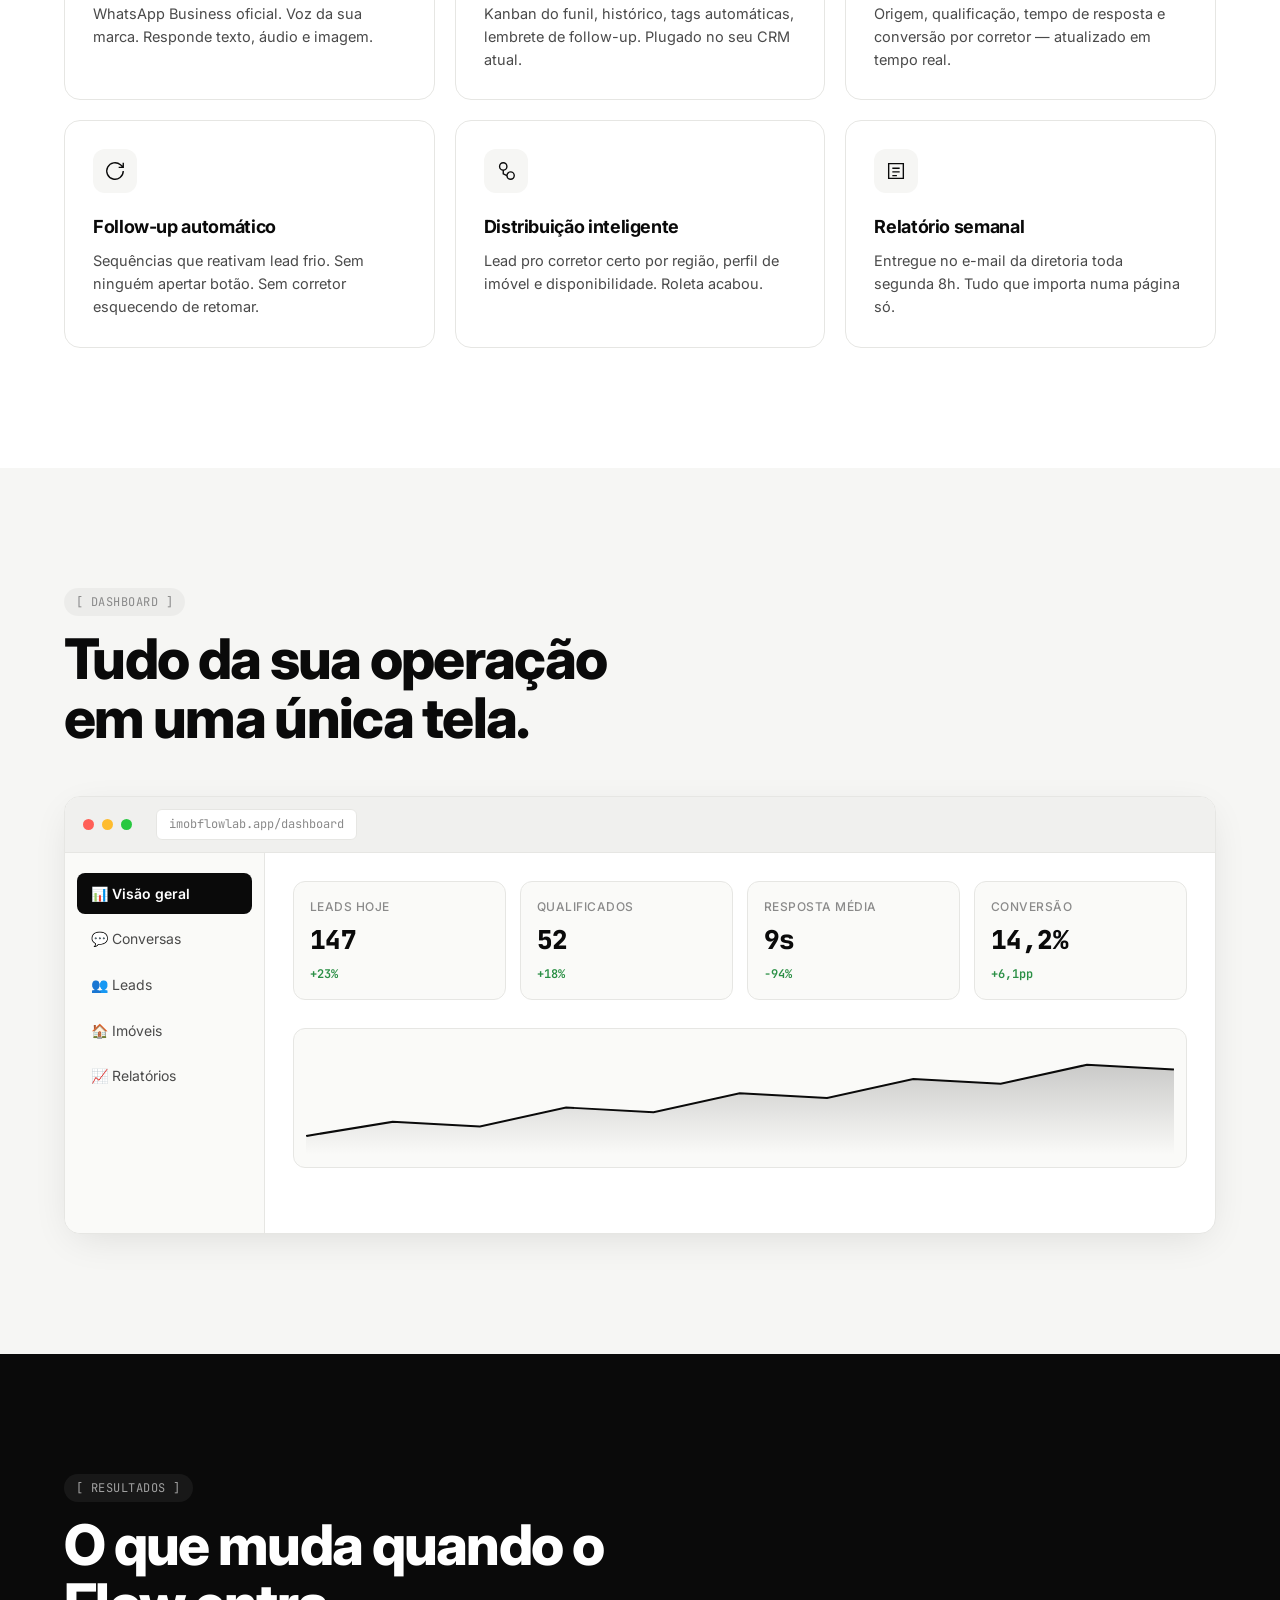
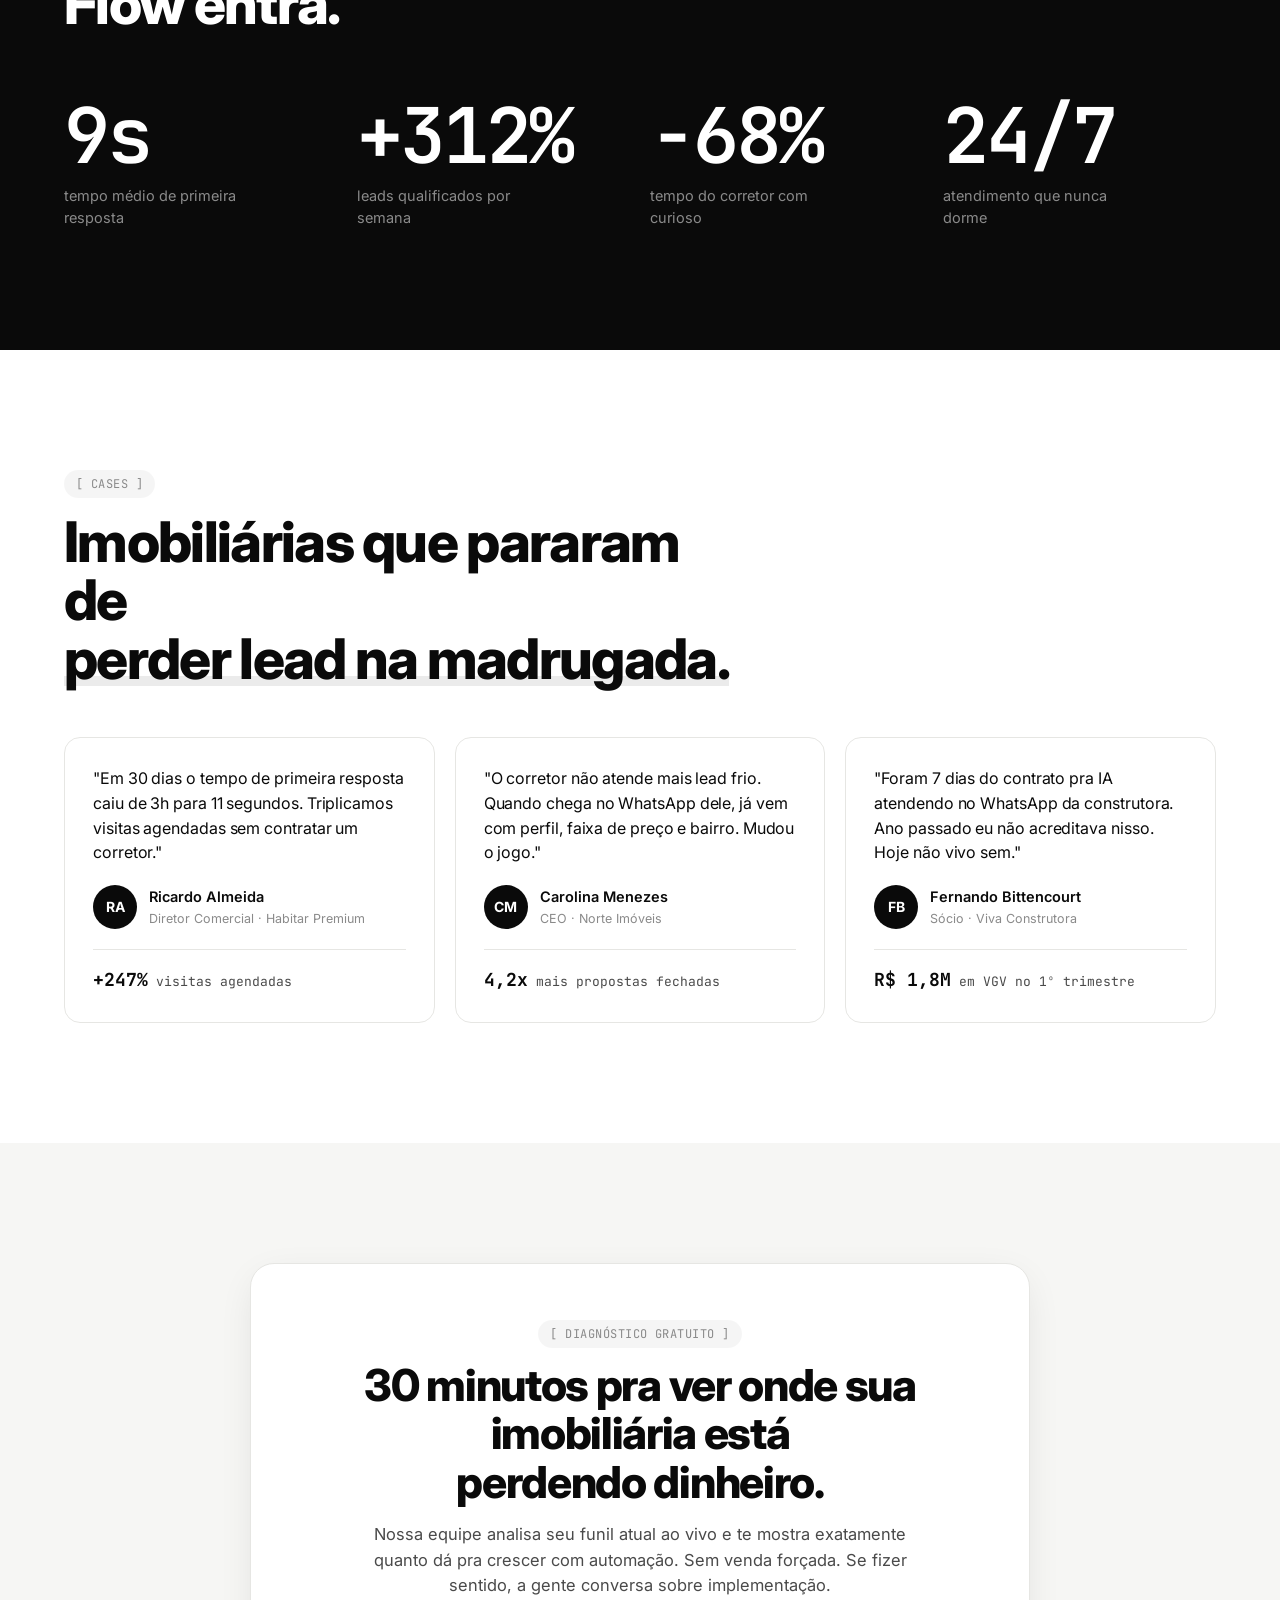
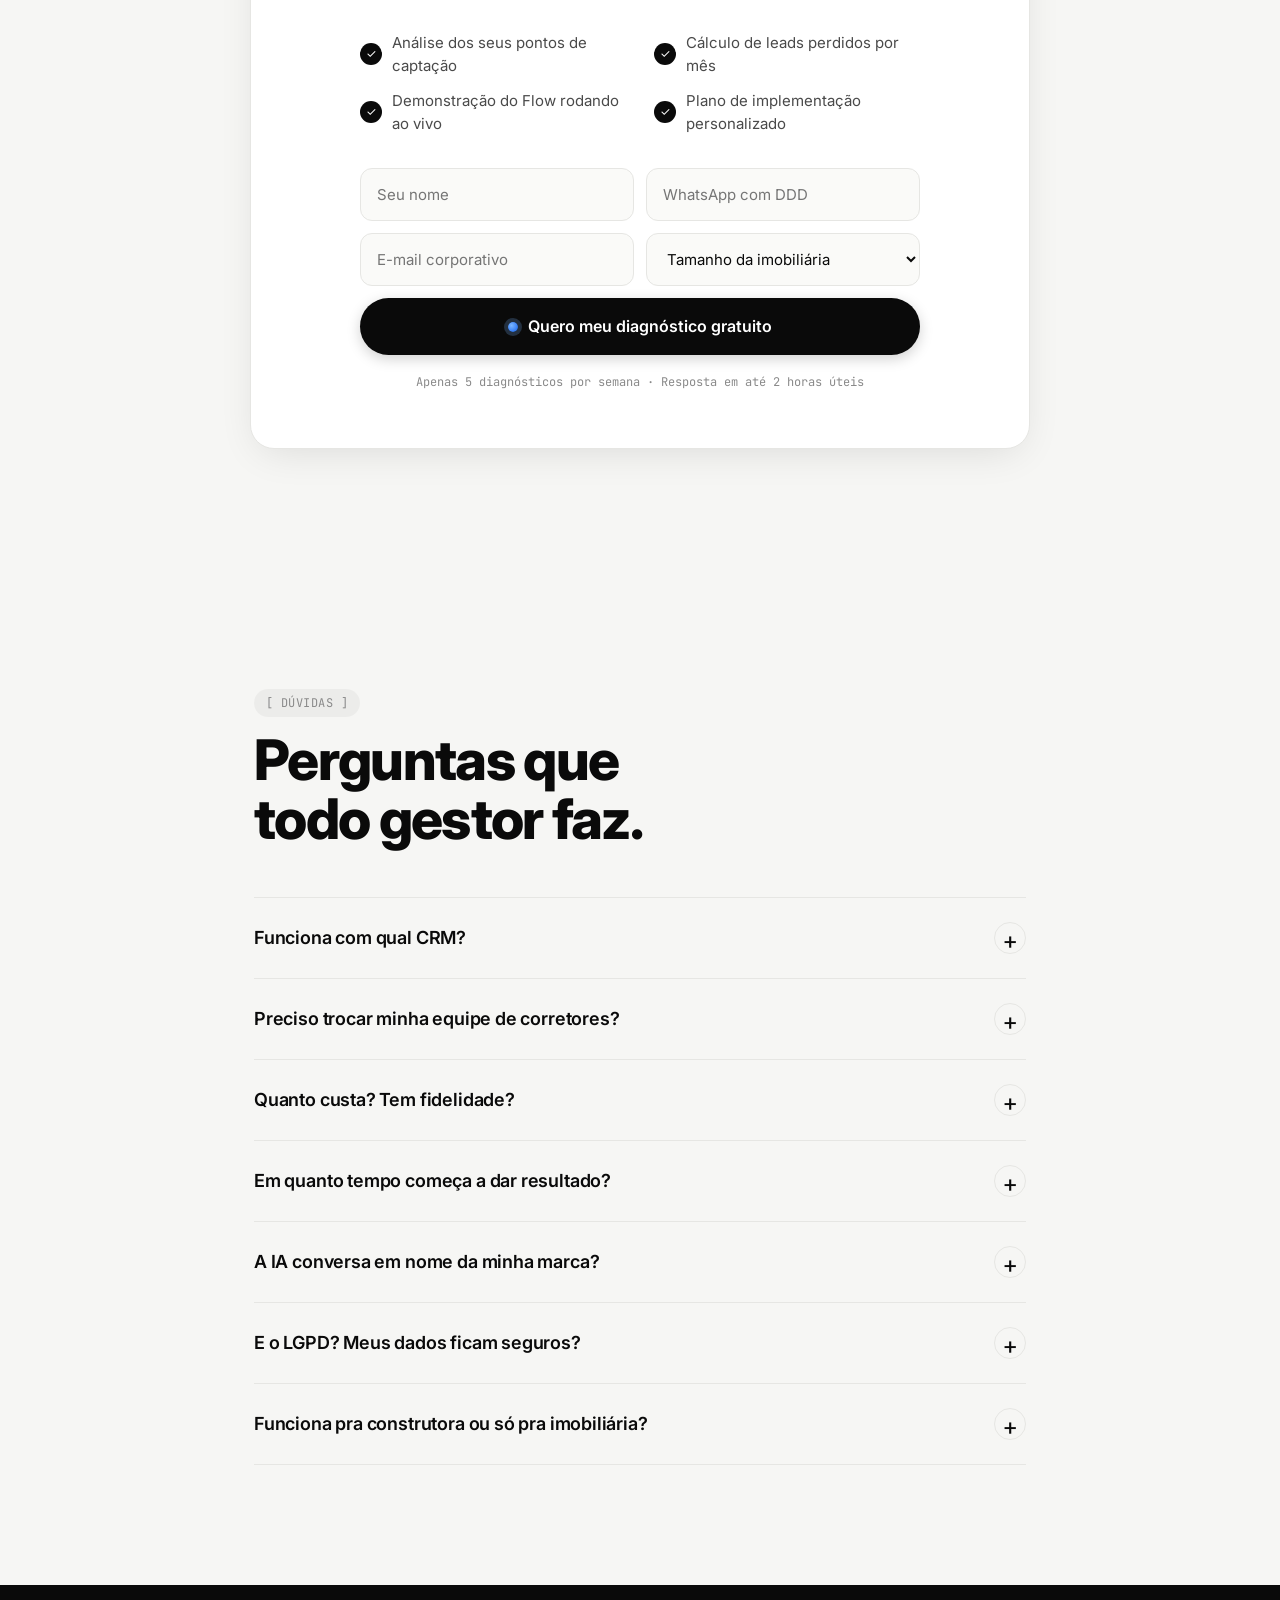
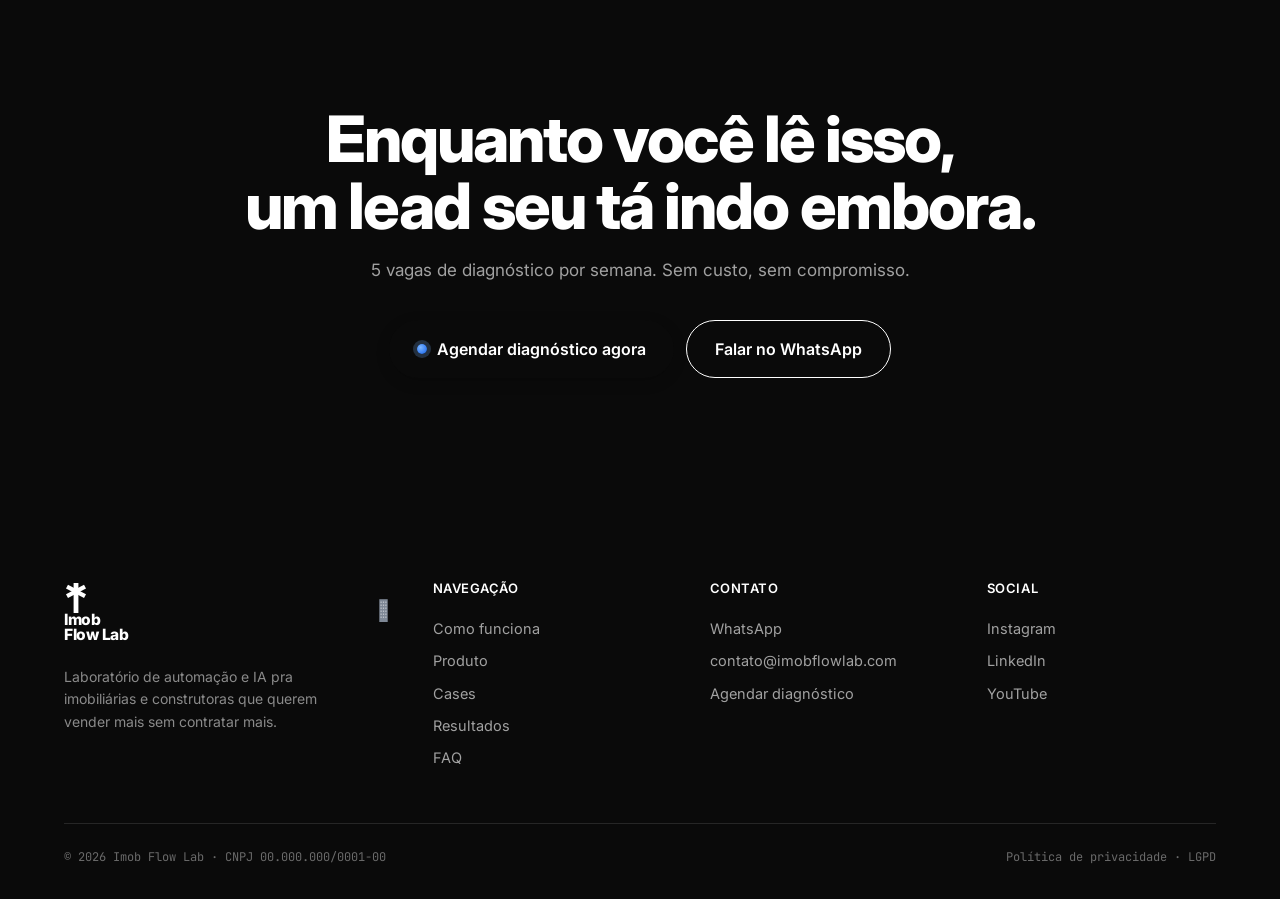
==== commit ffc1bb6f: "Sync gh-pages" ====
--- a/index.html
+++ b/index.html
@@ -24,10 +24,28 @@
 <header class="navbar-wrap">
   <nav class="navbar" aria-label="Principal">
     <a href="#top" class="logo" aria-label="Imob Flow Lab — Início">
-      <svg class="logo-mark" viewBox="0 0 40 40" fill="none" aria-hidden="true">
-        <path d="M20 4 L23 17 L36 20 L23 23 L20 36 L17 23 L4 20 L17 17 Z" fill="#0A0A0A"/>
+      <svg class="logo-mark" viewBox="0 0 80 100" fill="#0A0A0A" aria-hidden="true">
+        <rect x="32" y="0" width="16" height="100"/>
+        <g transform="translate(40 28)">
+          <rect x="-34" y="-7" width="68" height="14" transform="rotate(28)"/>
+          <rect x="-34" y="-7" width="68" height="14" transform="rotate(-28)"/>
+        </g>
       </svg>
-      <span class="logo-text"><strong>Imob</strong> Flow Lab</span>
+      <span class="logo-stack">
+        <svg class="logo-skyline" viewBox="0 0 18 40" aria-hidden="true">
+          <rect x="2" y="2" width="14" height="38" fill="#7E8896"/>
+          <g fill="#fff" opacity=".55">
+            <rect x="4" y="6" width="2" height="2"/><rect x="8" y="6" width="2" height="2"/><rect x="12" y="6" width="2" height="2"/>
+            <rect x="4" y="11" width="2" height="2"/><rect x="8" y="11" width="2" height="2"/><rect x="12" y="11" width="2" height="2"/>
+            <rect x="4" y="16" width="2" height="2"/><rect x="8" y="16" width="2" height="2"/><rect x="12" y="16" width="2" height="2"/>
+            <rect x="4" y="21" width="2" height="2"/><rect x="8" y="21" width="2" height="2"/><rect x="12" y="21" width="2" height="2"/>
+            <rect x="4" y="26" width="2" height="2"/><rect x="8" y="26" width="2" height="2"/><rect x="12" y="26" width="2" height="2"/>
+            <rect x="4" y="31" width="2" height="2"/><rect x="8" y="31" width="2" height="2"/><rect x="12" y="31" width="2" height="2"/>
+          </g>
+        </svg>
+        <span class="logo-line">Imob</span>
+        <span class="logo-line">Flow Lab</span>
+      </span>
     </a>
     <ul class="nav-links">
       <li><a href="#como-funciona">Como funciona</a></li>
@@ -60,6 +78,15 @@
 
 <!-- HERO -->
 <section class="hero">
+
+  <!-- MOTION BACKGROUND -->
+  <div class="hero-motion" aria-hidden="true">
+    <div class="motion-blob motion-blob-1"></div>
+    <div class="motion-blob motion-blob-2"></div>
+    <div class="motion-blob motion-blob-3"></div>
+    <div class="motion-grain"></div>
+  </div>
+
   <div class="container hero-inner">
     <span class="eyebrow">[ LAB DE AUTOMAÇÃO IMOBILIÁRIA ]</span>
     <h1 class="hero-title">
@@ -69,17 +96,56 @@
       Agentes de IA sob medida para o seu negócio — gerando receita, trabalhando 24/7 sem folgas.
     </p>
     <div class="hero-ctas">
-      <a href="#diagnostico" class="btn btn-primary btn-lg">
+      <a href="#diagnostico" class="btn btn-primary btn-lg btn-swap">
         <span class="btn-dot"></span>
-        Agendar diagnóstico gratuito
+        <span class="btn-label">
+          <span class="btn-label-default">Pedir orçamento</span>
+          <span class="btn-label-hover">Falar com consultor</span>
+        </span>
       </a>
-      <a href="https://wa.me/5500000000000" class="btn btn-ghost btn-lg" target="_blank" rel="noopener">
-        <svg width="18" height="18" viewBox="0 0 24 24" fill="currentColor"><path d="M12.04 2C6.58 2 2.13 6.45 2.13 11.91c0 1.75.46 3.45 1.32 4.95L2 22l5.25-1.37c1.45.79 3.08 1.21 4.79 1.21h.01c5.46 0 9.91-4.45 9.91-9.91 0-2.65-1.03-5.14-2.9-7.01A9.816 9.816 0 0 0 12.04 2zm0 18.13c-1.53 0-3.03-.41-4.34-1.19l-.31-.18-3.23.85.86-3.15-.2-.32a8.198 8.198 0 0 1-1.26-4.34c0-4.54 3.7-8.24 8.24-8.24 2.2 0 4.27.86 5.83 2.42a8.18 8.18 0 0 1 2.41 5.83c0 4.54-3.7 8.24-8.24 8.24z"/></svg>
-        Falar no WhatsApp
-      </a>
-    </div>
-    <p class="hero-microcopy">30 min · sem compromisso · 5 vagas por semana</p>
-  </div>
+    </div>
+  </div>
+
+  <!-- AI LOGOS MARQUEE -->
+  <div class="ai-marquee" aria-hidden="true">
+    <div class="ai-row ai-row-1">
+      <div class="ai-track">
+        <div class="ai-logo" style="background:#0E1024"><svg viewBox="0 0 24 24" fill="#7AA9FF"><path d="M12 2l1.6 6.8L20.5 10l-6.9 1.2L12 18l-1.6-6.8L3.5 10l6.9-1.2L12 2z"/></svg></div>
+        <div class="ai-logo" style="background:#0A0A0A"><svg viewBox="0 0 24 24" fill="#fff"><path d="M22.3 9.6c.4-1.2.2-2.5-.6-3.5-1.2-1.5-3.2-1.9-4.8-1-.6-1.6-2.2-2.6-3.9-2.6-1.8 0-3.4 1.1-4 2.8-1 0-2 .3-2.9.8-1.6 1-2.6 2.7-2.6 4.6 0 .6.1 1.2.3 1.7-.4 1.2-.2 2.5.6 3.5 1.2 1.5 3.2 1.9 4.8 1 .6 1.6 2.2 2.6 3.9 2.6 1.8 0 3.4-1.1 4-2.8 1-.1 1.9-.4 2.7-.9 1.7-1 2.7-2.7 2.7-4.6 0-.6-.1-1.2-.2-1.6z"/></svg></div>
+        <div class="ai-logo" style="background:#D97757"><span class="ai-letter">✦</span></div>
+        <div class="ai-logo" style="background:#ECE9DF"><svg viewBox="0 0 24 24"><circle cx="8.5" cy="10" r="2.5" fill="#FFD21E"/><circle cx="15.5" cy="10" r="2.5" fill="#FFD21E"/><path d="M6 15c2 3 10 3 12 0" stroke="#FF9D00" stroke-width="2" fill="none" stroke-linecap="round"/></svg></div>
+        <div class="ai-logo" style="background:#CDE3F0"><svg viewBox="0 0 24 24" fill="#1E5BB8"><path d="M12 3l1.8 4.7L18.5 9l-4.7 1.3L12 15l-1.8-4.7L5.5 9l4.7-1.3L12 3z"/></svg></div>
+        <div class="ai-logo" style="background:#F3F3F2"><svg viewBox="0 0 24 24" fill="none" stroke="#0A0A0A" stroke-width="2"><circle cx="12" cy="12" r="8"/><circle cx="12" cy="12" r="3"/></svg></div>
+        <div class="ai-logo" style="background:#0A0A0A"><svg viewBox="0 0 24 24" fill="#fff"><path d="M12 3l9 16H3L12 3zm0 5l-5 8h10L12 8z"/></svg></div>
+        <div class="ai-logo" style="background:#0E1024"><svg viewBox="0 0 24 24" fill="#7AA9FF"><path d="M12 2l1.6 6.8L20.5 10l-6.9 1.2L12 18l-1.6-6.8L3.5 10l6.9-1.2L12 2z"/></svg></div>
+        <div class="ai-logo" style="background:#0A0A0A"><svg viewBox="0 0 24 24" fill="#fff"><path d="M22.3 9.6c.4-1.2.2-2.5-.6-3.5-1.2-1.5-3.2-1.9-4.8-1-.6-1.6-2.2-2.6-3.9-2.6-1.8 0-3.4 1.1-4 2.8-1 0-2 .3-2.9.8-1.6 1-2.6 2.7-2.6 4.6 0 .6.1 1.2.3 1.7z"/></svg></div>
+        <div class="ai-logo" style="background:#D97757"><span class="ai-letter">✦</span></div>
+        <div class="ai-logo" style="background:#ECE9DF"><svg viewBox="0 0 24 24"><circle cx="8.5" cy="10" r="2.5" fill="#FFD21E"/><circle cx="15.5" cy="10" r="2.5" fill="#FFD21E"/><path d="M6 15c2 3 10 3 12 0" stroke="#FF9D00" stroke-width="2" fill="none" stroke-linecap="round"/></svg></div>
+        <div class="ai-logo" style="background:#CDE3F0"><svg viewBox="0 0 24 24" fill="#1E5BB8"><path d="M12 3l1.8 4.7L18.5 9l-4.7 1.3L12 15l-1.8-4.7L5.5 9l4.7-1.3L12 3z"/></svg></div>
+        <div class="ai-logo" style="background:#F3F3F2"><svg viewBox="0 0 24 24" fill="none" stroke="#0A0A0A" stroke-width="2"><circle cx="12" cy="12" r="8"/><circle cx="12" cy="12" r="3"/></svg></div>
+        <div class="ai-logo" style="background:#0A0A0A"><svg viewBox="0 0 24 24" fill="#fff"><path d="M12 3l9 16H3L12 3z"/></svg></div>
+      </div>
+    </div>
+    <div class="ai-row ai-row-2">
+      <div class="ai-track">
+        <div class="ai-logo" style="background:#3D1A6A"><span class="ai-letter" style="color:#fff">S</span></div>
+        <div class="ai-logo" style="background:linear-gradient(135deg,#A78BFA,#60A5FA,#F472B6)"><svg viewBox="0 0 24 24" fill="#fff"><path d="M22.3 9.6c.4-1.2.2-2.5-.6-3.5-1.2-1.5-3.2-1.9-4.8-1-.6-1.6-2.2-2.6-3.9-2.6-1.8 0-3.4 1.1-4 2.8-1 0-2 .3-2.9.8-1.6 1-2.6 2.7-2.6 4.6 0 .6.1 1.2.3 1.7z"/></svg></div>
+        <div class="ai-logo" style="background:#0A0A0A"><svg viewBox="0 0 24 24" fill="#fff"><rect x="7" y="6" width="3" height="12"/><rect x="14" y="6" width="3" height="12"/></svg></div>
+        <div class="ai-logo" style="background:#2A4DD6"><svg viewBox="0 0 24 24" fill="#fff"><path d="M12 3L4 21h3.5L9 17h6l1.5 4H20L12 3zm-2 11l2-6 2 6h-4z"/></svg></div>
+        <div class="ai-logo" style="background:#D97757"><svg viewBox="0 0 24 24" fill="#fff"><path d="M12 2l1 8 8 1-8 1-1 8-1-8-8-1 8-1z"/></svg></div>
+        <div class="ai-logo" style="background:linear-gradient(135deg,#7B6BFF,#FF6BBF)"><svg viewBox="0 0 24 24" fill="#fff"><path d="M22.3 9.6c.4-1.2.2-2.5-.6-3.5-1.2-1.5-3.2-1.9-4.8-1-.6-1.6-2.2-2.6-3.9-2.6-1.8 0-3.4 1.1-4 2.8z"/></svg></div>
+        <div class="ai-logo" style="background:#3D1A6A"><svg viewBox="0 0 24 24" fill="none" stroke="#A78BFA" stroke-width="2.2"><path d="M14 4a8 8 0 1 0 6 6"/></svg></div>
+        <div class="ai-logo" style="background:#3D1A6A"><span class="ai-letter" style="color:#fff">S</span></div>
+        <div class="ai-logo" style="background:linear-gradient(135deg,#A78BFA,#60A5FA,#F472B6)"><svg viewBox="0 0 24 24" fill="#fff"><path d="M22.3 9.6c.4-1.2.2-2.5-.6-3.5-1.2-1.5-3.2-1.9-4.8-1z"/></svg></div>
+        <div class="ai-logo" style="background:#0A0A0A"><svg viewBox="0 0 24 24" fill="#fff"><rect x="7" y="6" width="3" height="12"/><rect x="14" y="6" width="3" height="12"/></svg></div>
+        <div class="ai-logo" style="background:#2A4DD6"><svg viewBox="0 0 24 24" fill="#fff"><path d="M12 3L4 21h3.5L9 17h6l1.5 4H20L12 3z"/></svg></div>
+        <div class="ai-logo" style="background:#D97757"><svg viewBox="0 0 24 24" fill="#fff"><path d="M12 2l1 8 8 1-8 1-1 8-1-8-8-1 8-1z"/></svg></div>
+        <div class="ai-logo" style="background:linear-gradient(135deg,#7B6BFF,#FF6BBF)"><svg viewBox="0 0 24 24" fill="#fff"><path d="M22 9.6c.4-1.2.2-2.5-.6-3.5-1.2-1.5-3.2-1.9-4.8-1z"/></svg></div>
+        <div class="ai-logo" style="background:#3D1A6A"><svg viewBox="0 0 24 24" fill="none" stroke="#A78BFA" stroke-width="2.2"><path d="M14 4a8 8 0 1 0 6 6"/></svg></div>
+      </div>
+    </div>
+  </div>
+
 </section>
 
 <!-- LOGO BAR -->
@@ -406,8 +472,28 @@
     <div class="footer-grid">
       <div>
         <a href="#top" class="logo">
-          <svg class="logo-mark" viewBox="0 0 40 40" fill="none"><path d="M20 4 L23 17 L36 20 L23 23 L20 36 L17 23 L4 20 L17 17 Z" fill="#FFFFFF"/></svg>
-          <span class="logo-text logo-text-light"><strong>Imob</strong> Flow Lab</span>
+          <svg class="logo-mark" viewBox="0 0 80 100" fill="#FFFFFF">
+            <rect x="32" y="0" width="16" height="100"/>
+            <g transform="translate(40 28)">
+              <rect x="-34" y="-7" width="68" height="14" transform="rotate(28)"/>
+              <rect x="-34" y="-7" width="68" height="14" transform="rotate(-28)"/>
+            </g>
+          </svg>
+          <span class="logo-stack logo-stack-light">
+            <svg class="logo-skyline" viewBox="0 0 18 40" aria-hidden="true">
+              <rect x="2" y="2" width="14" height="38" fill="#7E8896"/>
+              <g fill="#fff" opacity=".6">
+                <rect x="4" y="6" width="2" height="2"/><rect x="8" y="6" width="2" height="2"/><rect x="12" y="6" width="2" height="2"/>
+                <rect x="4" y="11" width="2" height="2"/><rect x="8" y="11" width="2" height="2"/><rect x="12" y="11" width="2" height="2"/>
+                <rect x="4" y="16" width="2" height="2"/><rect x="8" y="16" width="2" height="2"/><rect x="12" y="16" width="2" height="2"/>
+                <rect x="4" y="21" width="2" height="2"/><rect x="8" y="21" width="2" height="2"/><rect x="12" y="21" width="2" height="2"/>
+                <rect x="4" y="26" width="2" height="2"/><rect x="8" y="26" width="2" height="2"/><rect x="12" y="26" width="2" height="2"/>
+                <rect x="4" y="31" width="2" height="2"/><rect x="8" y="31" width="2" height="2"/><rect x="12" y="31" width="2" height="2"/>
+              </g>
+            </svg>
+            <span class="logo-line">Imob</span>
+            <span class="logo-line">Flow Lab</span>
+          </span>
         </a>
         <p class="footer-desc">Laboratório de automação e IA pra imobiliárias e construtoras que querem vender mais sem contratar mais.</p>
       </div>
--- a/styles.css
+++ b/styles.css
@@ -70,8 +70,20 @@
   padding:10px 10px 10px 22px;
   box-shadow:var(--shadow-1);
 }
-.logo{display:flex;align-items:center;gap:10px;font-weight:700;font-size:17px;letter-spacing:-.01em}
-.logo-mark{width:24px;height:24px;flex-shrink:0}
+.logo{display:flex;align-items:center;gap:9px;letter-spacing:-.02em;text-decoration:none;color:var(--ink)}
+.logo-mark{width:24px;height:30px;flex-shrink:0}
+.logo-stack{
+  display:flex;flex-direction:column;
+  line-height:.95;font-weight:800;font-size:15.5px;
+  position:relative;
+}
+.logo-stack .logo-line{display:block;color:var(--ink)}
+.logo-skyline{
+  position:absolute;
+  width:11px;height:24px;
+  top:-15px;right:-4px;
+}
+.logo-stack-light .logo-line{color:#fff}
 .logo-text strong{font-weight:800}
 .logo-text-light{color:#fff}
 .nav-links{display:flex;gap:6px;list-style:none;margin-left:auto}
@@ -106,14 +118,33 @@
 }
 .btn-ghost:hover{background:var(--ink);color:#fff}
 .btn-dot{
-  width:10px;height:10px;border-radius:50%;background:#fff;
-  box-shadow:0 0 0 4px rgba(255,255,255,.15);
+  width:10px;height:10px;border-radius:50%;
+  background:radial-gradient(circle at 35% 35%,#7BB6FF,#3B82F6 60%,#1E5BB8);
+  box-shadow:0 0 0 4px rgba(123,182,255,.22);
   animation:pulse 1.6s infinite;
+  flex-shrink:0;
 }
 @keyframes pulse{
-  0%,100%{box-shadow:0 0 0 4px rgba(255,255,255,.15)}
-  50%{box-shadow:0 0 0 7px rgba(255,255,255,.05)}
-}
+  0%,100%{box-shadow:0 0 0 4px rgba(123,182,255,.22)}
+  50%{box-shadow:0 0 0 7px rgba(123,182,255,.06)}
+}
+
+/* HOVER SWAP BUTTON */
+.btn-swap .btn-label{
+  position:relative;display:inline-block;
+  overflow:hidden;height:1.4em;line-height:1.4em;
+  vertical-align:middle;
+  min-width:170px;
+  text-align:center;
+}
+.btn-swap .btn-label-default,
+.btn-swap .btn-label-hover{
+  display:block;
+  transition:transform .35s cubic-bezier(.5,.2,.2,1);
+}
+.btn-swap .btn-label-hover{position:absolute;inset:0;transform:translateY(120%)}
+.btn-swap:hover .btn-label-default{transform:translateY(-120%)}
+.btn-swap:hover .btn-label-hover{transform:translateY(0)}
 
 .nav-toggle{display:none;flex-direction:column;gap:5px;padding:8px}
 .nav-toggle span{width:22px;height:2px;background:var(--ink);border-radius:2px;transition:.2s}
@@ -134,11 +165,83 @@
 
 /* ========== HERO ========== */
 .hero{
-  padding:160px 0 100px;
+  padding:160px 0 50px;
   text-align:center;
   position:relative;
-}
-.hero-inner{display:flex;flex-direction:column;align-items:center}
+  overflow:hidden;
+  min-height:100vh;
+  display:flex;flex-direction:column;
+}
+.hero-inner{display:flex;flex-direction:column;align-items:center;position:relative;z-index:2;flex:1}
+
+/* HERO MOTION BACKGROUND */
+.hero-motion{position:absolute;inset:0;z-index:0;overflow:hidden;pointer-events:none}
+.motion-blob{
+  position:absolute;border-radius:50%;
+  filter:blur(90px);
+  opacity:.55;
+  will-change:transform;
+}
+.motion-blob-1{
+  width:700px;height:700px;top:-220px;left:-180px;
+  background:radial-gradient(circle,rgba(120,170,255,.55),rgba(80,130,230,.15) 50%,transparent 75%);
+  animation:blobFloat1 22s ease-in-out infinite;
+}
+.motion-blob-2{
+  width:600px;height:600px;top:8%;right:-150px;
+  background:radial-gradient(circle,rgba(150,190,255,.5),rgba(100,150,240,.1) 55%,transparent 80%);
+  animation:blobFloat2 26s ease-in-out infinite;
+}
+.motion-blob-3{
+  width:520px;height:520px;bottom:-120px;left:30%;
+  background:radial-gradient(circle,rgba(180,210,255,.45),rgba(120,170,240,.08) 50%,transparent 80%);
+  animation:blobFloat3 30s ease-in-out infinite;
+}
+@keyframes blobFloat1{
+  0%,100%{transform:translate(0,0) scale(1)}
+  33%{transform:translate(80px,40px) scale(1.1)}
+  66%{transform:translate(-30px,90px) scale(.95)}
+}
+@keyframes blobFloat2{
+  0%,100%{transform:translate(0,0) scale(1)}
+  50%{transform:translate(-100px,60px) scale(1.15)}
+}
+@keyframes blobFloat3{
+  0%,100%{transform:translate(0,0) scale(1)}
+  40%{transform:translate(60px,-50px) scale(1.1)}
+  70%{transform:translate(-50px,30px) scale(.9)}
+}
+.motion-grain{
+  position:absolute;inset:0;opacity:.3;mix-blend-mode:multiply;
+  background-image:url("data:image/svg+xml;utf8,<svg xmlns='http://www.w3.org/2000/svg' width='200' height='200'><filter id='n'><feTurbulence type='fractalNoise' baseFrequency='0.85'/></filter><rect width='200' height='200' filter='url(%23n)' opacity='0.5'/></svg>");
+}
+
+/* AI LOGOS MARQUEE */
+.ai-marquee{
+  margin-top:72px;
+  position:relative;z-index:2;
+  display:flex;flex-direction:column;gap:18px;
+  mask-image:linear-gradient(90deg,transparent,#000 8%,#000 92%,transparent);
+  -webkit-mask-image:linear-gradient(90deg,transparent,#000 8%,#000 92%,transparent);
+}
+.ai-row{overflow:hidden}
+.ai-track{
+  display:flex;gap:18px;width:max-content;
+  animation:aiSlide 38s linear infinite;
+}
+.ai-row-2 .ai-track{animation:aiSlideReverse 44s linear infinite}
+@keyframes aiSlide{to{transform:translateX(-50%)}}
+@keyframes aiSlideReverse{from{transform:translateX(-50%)}to{transform:translateX(0)}}
+.ai-logo{
+  width:64px;height:64px;border-radius:50%;
+  display:grid;place-items:center;
+  flex-shrink:0;
+  box-shadow:0 6px 16px -6px rgba(0,0,0,.18),0 0 0 1px rgba(255,255,255,.4) inset;
+  transition:transform .3s;
+}
+.ai-logo:hover{transform:scale(1.08)}
+.ai-logo svg{width:30px;height:30px}
+.ai-letter{font-family:'Inter',sans-serif;font-weight:800;font-size:22px;letter-spacing:-.02em}
 .eyebrow{
   font-family:'JetBrains Mono',ui-monospace,monospace;
   font-size:12px;letter-spacing:.04em;
@@ -155,8 +258,9 @@
   margin-bottom:24px;
 }
 .hl{
-  background:linear-gradient(120deg,transparent 0,transparent 8%,#E8E8E5 8%,#E8E8E5 92%,transparent 92%);
-  padding:0 4px;
+  background:linear-gradient(120deg,rgba(120,170,255,.55),rgba(80,140,240,.65));
+  padding:0 14px;border-radius:8px;
+  color:#0A0A0A;
 }
 .hl-line{position:relative;display:inline-block}
 .hl-line::after{
@@ -509,7 +613,16 @@
   .nav-toggle.open span:nth-child(2){opacity:0}
   .nav-toggle.open span:nth-child(3){transform:translateY(-7px) rotate(-45deg)}
 
-  .hero{padding:130px 0 60px}
+  .hero{padding:120px 0 32px;min-height:auto}
+  .ai-marquee{margin-top:48px;gap:14px}
+  .ai-logo{width:52px;height:52px}
+  .ai-logo svg{width:24px;height:24px}
+  .ai-letter{font-size:18px}
+  .motion-blob{filter:blur(70px)}
+  .motion-blob-1{width:420px;height:420px}
+  .motion-blob-2{width:380px;height:380px}
+  .motion-blob-3{width:340px;height:340px}
+  .btn-swap .btn-label{min-width:140px;font-size:14px}
   .hero-mock{margin-top:48px}
   .section{padding:80px 0}
   .grid-3,.grid-4{grid-template-columns:1fr;gap:14px}
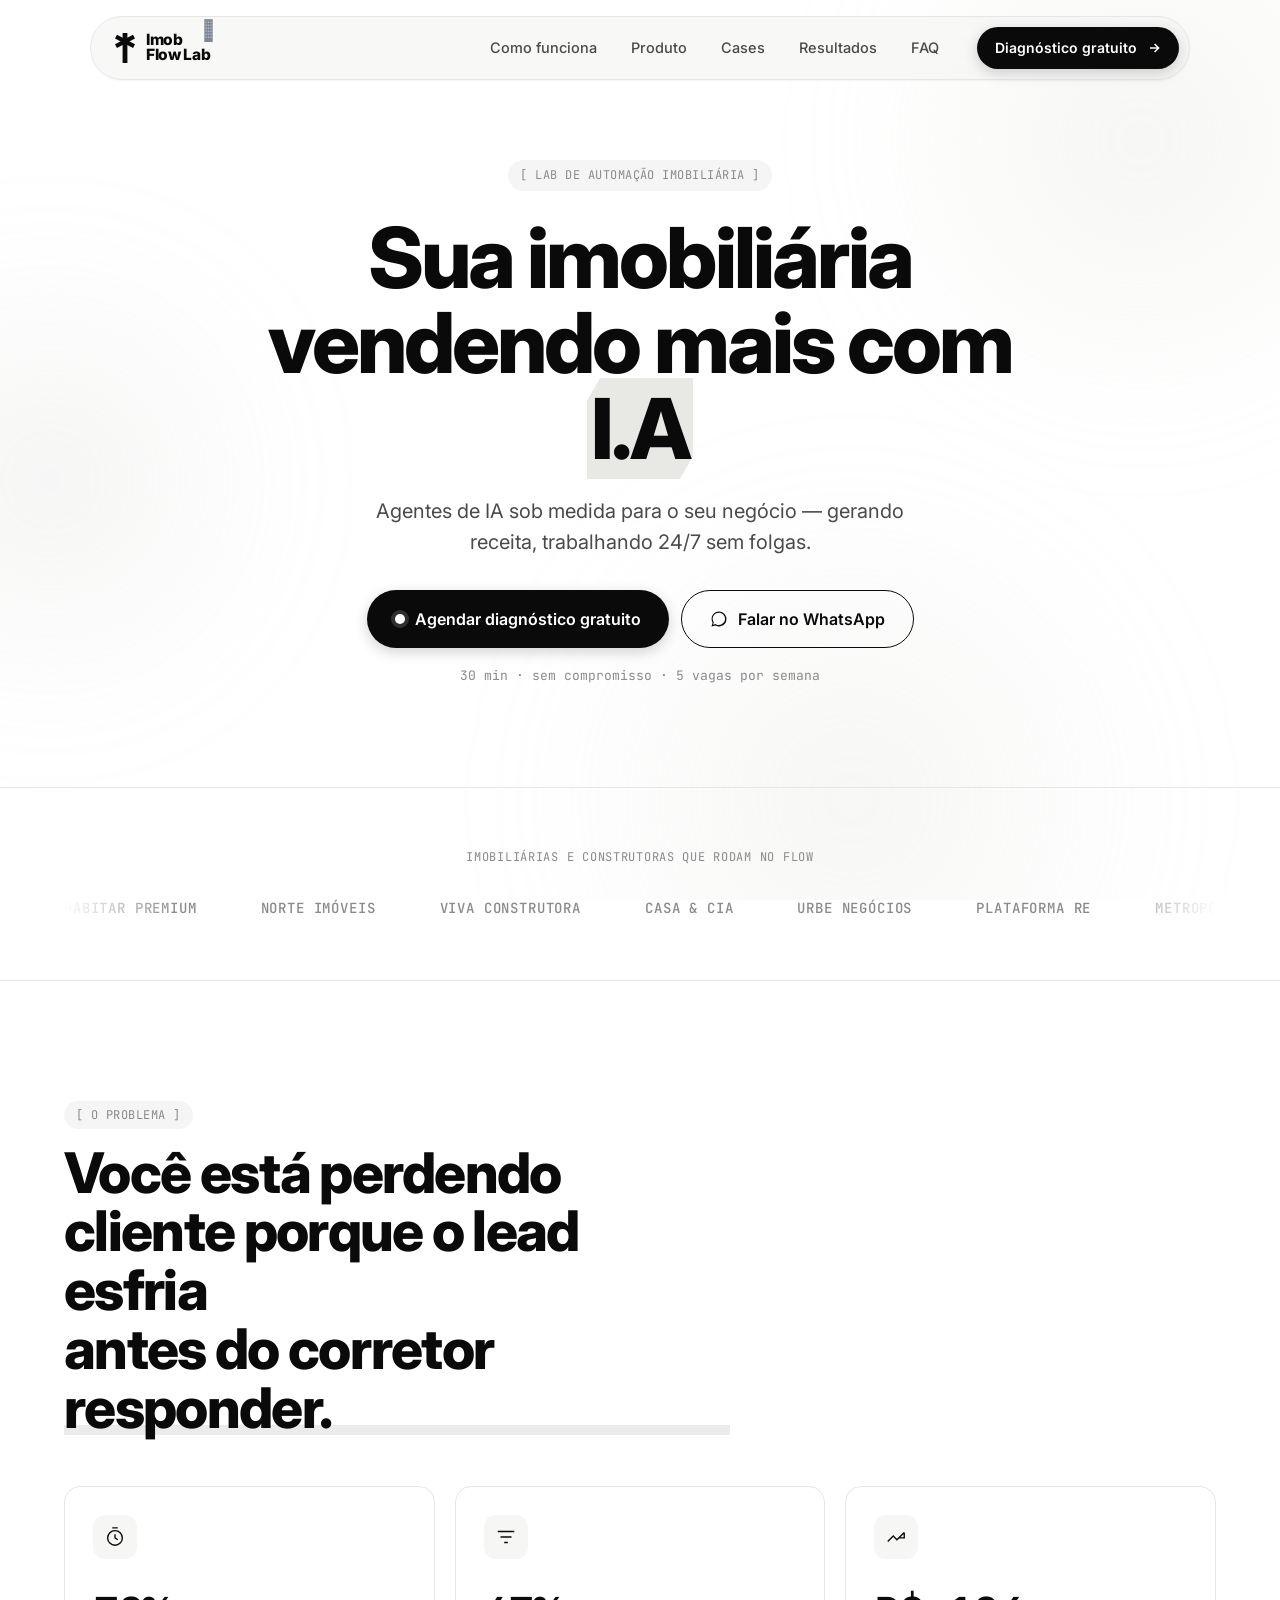
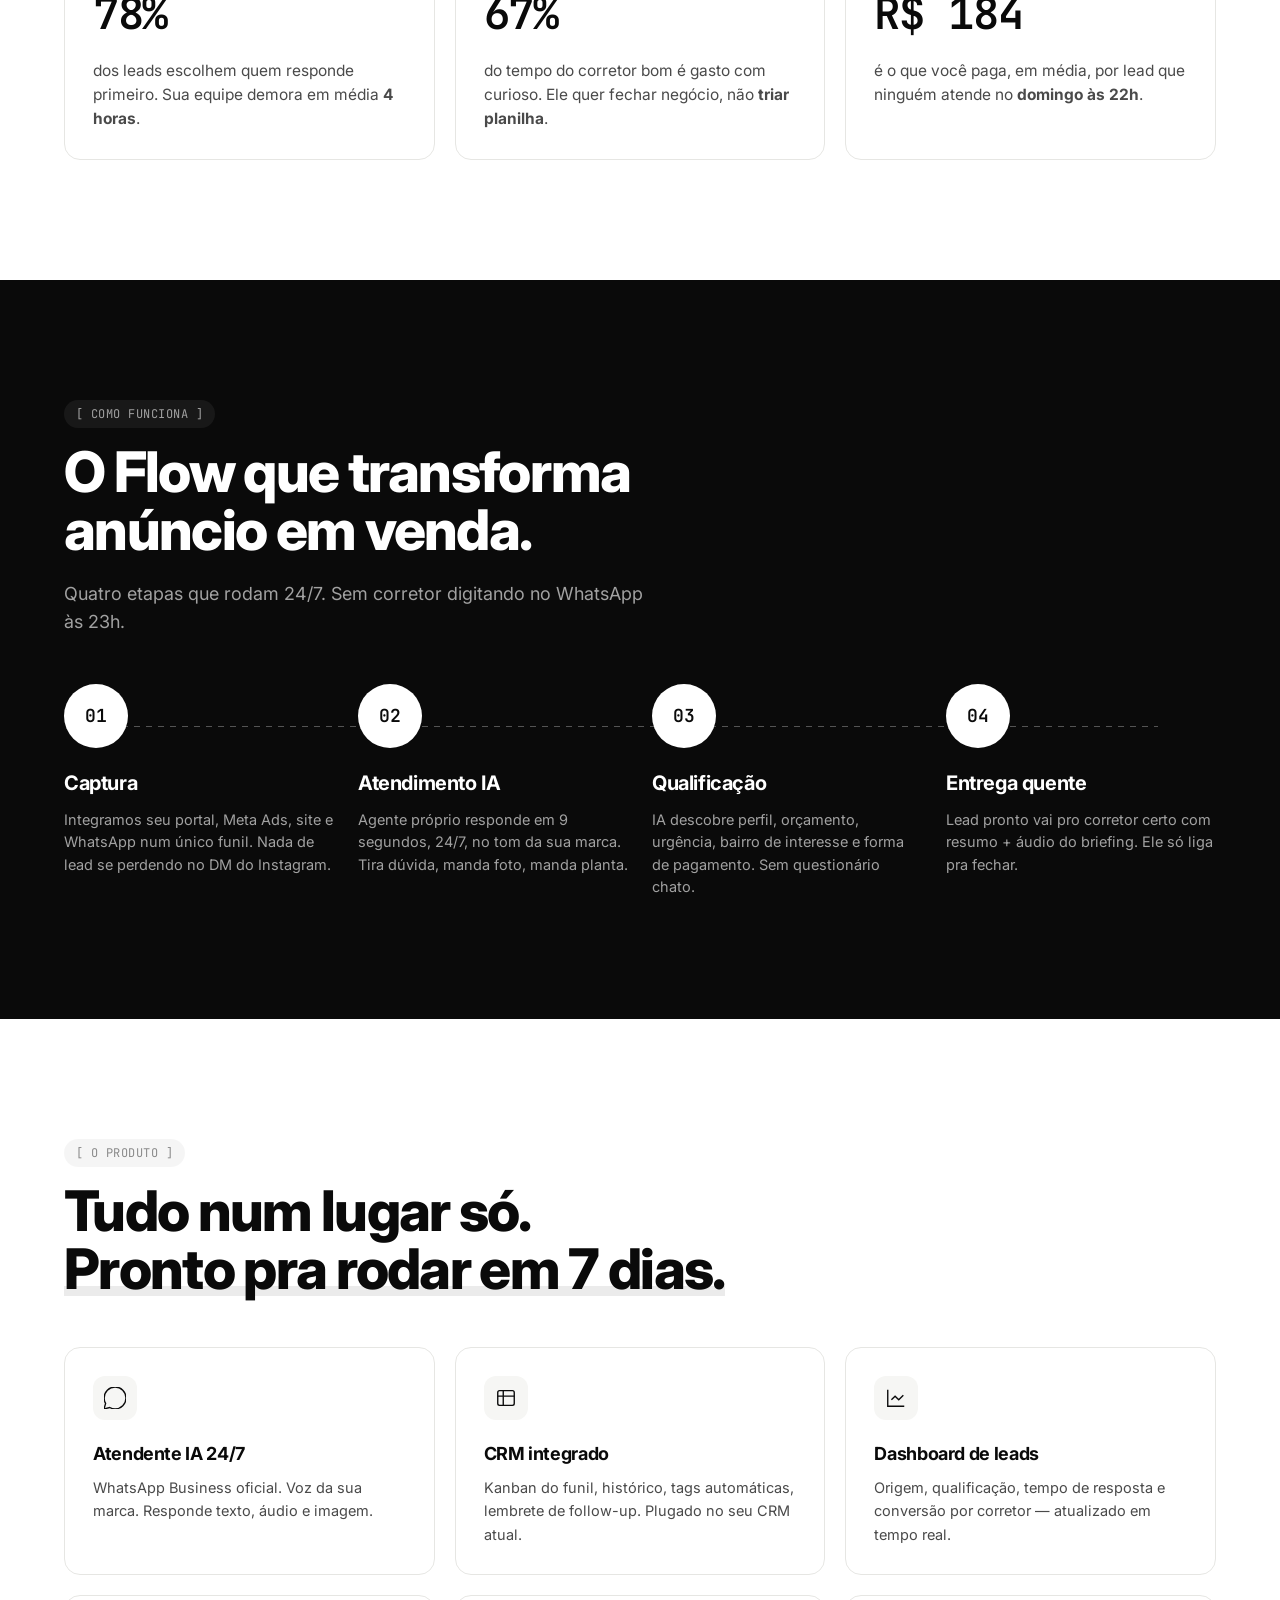
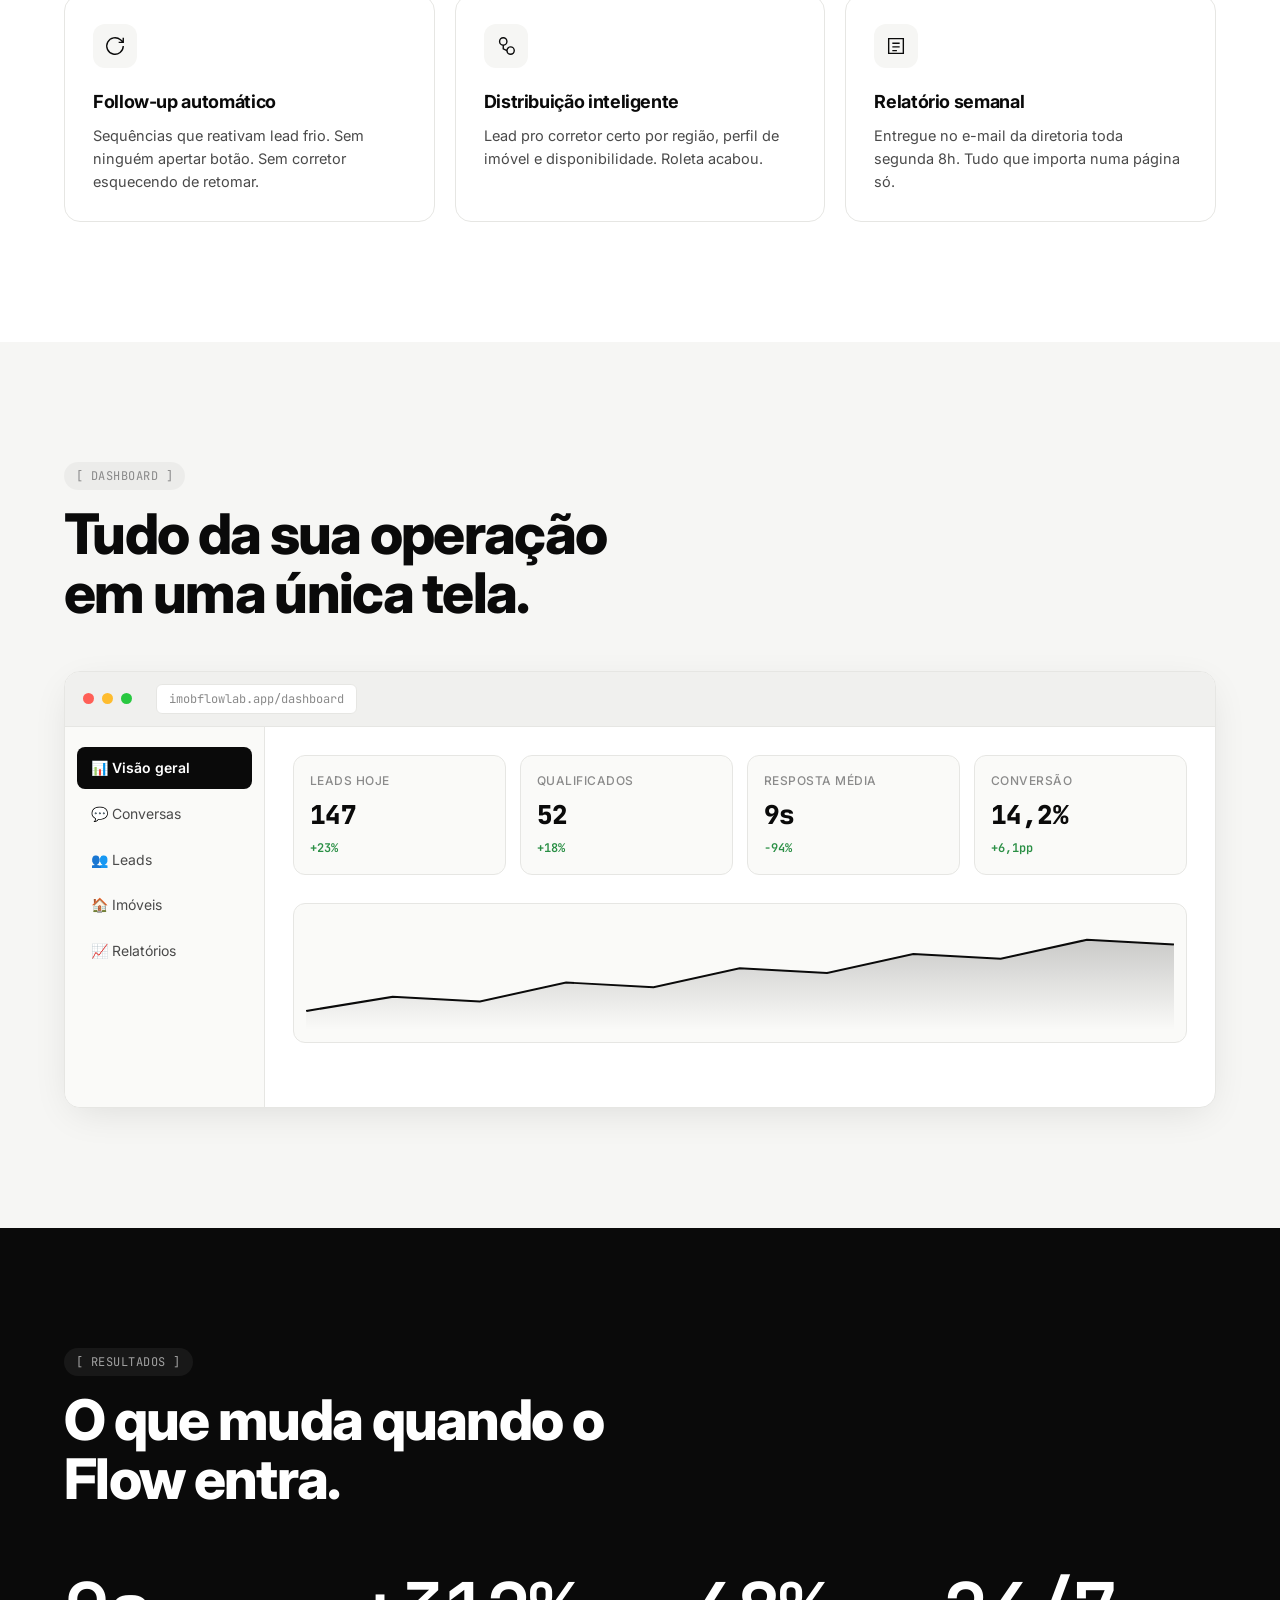
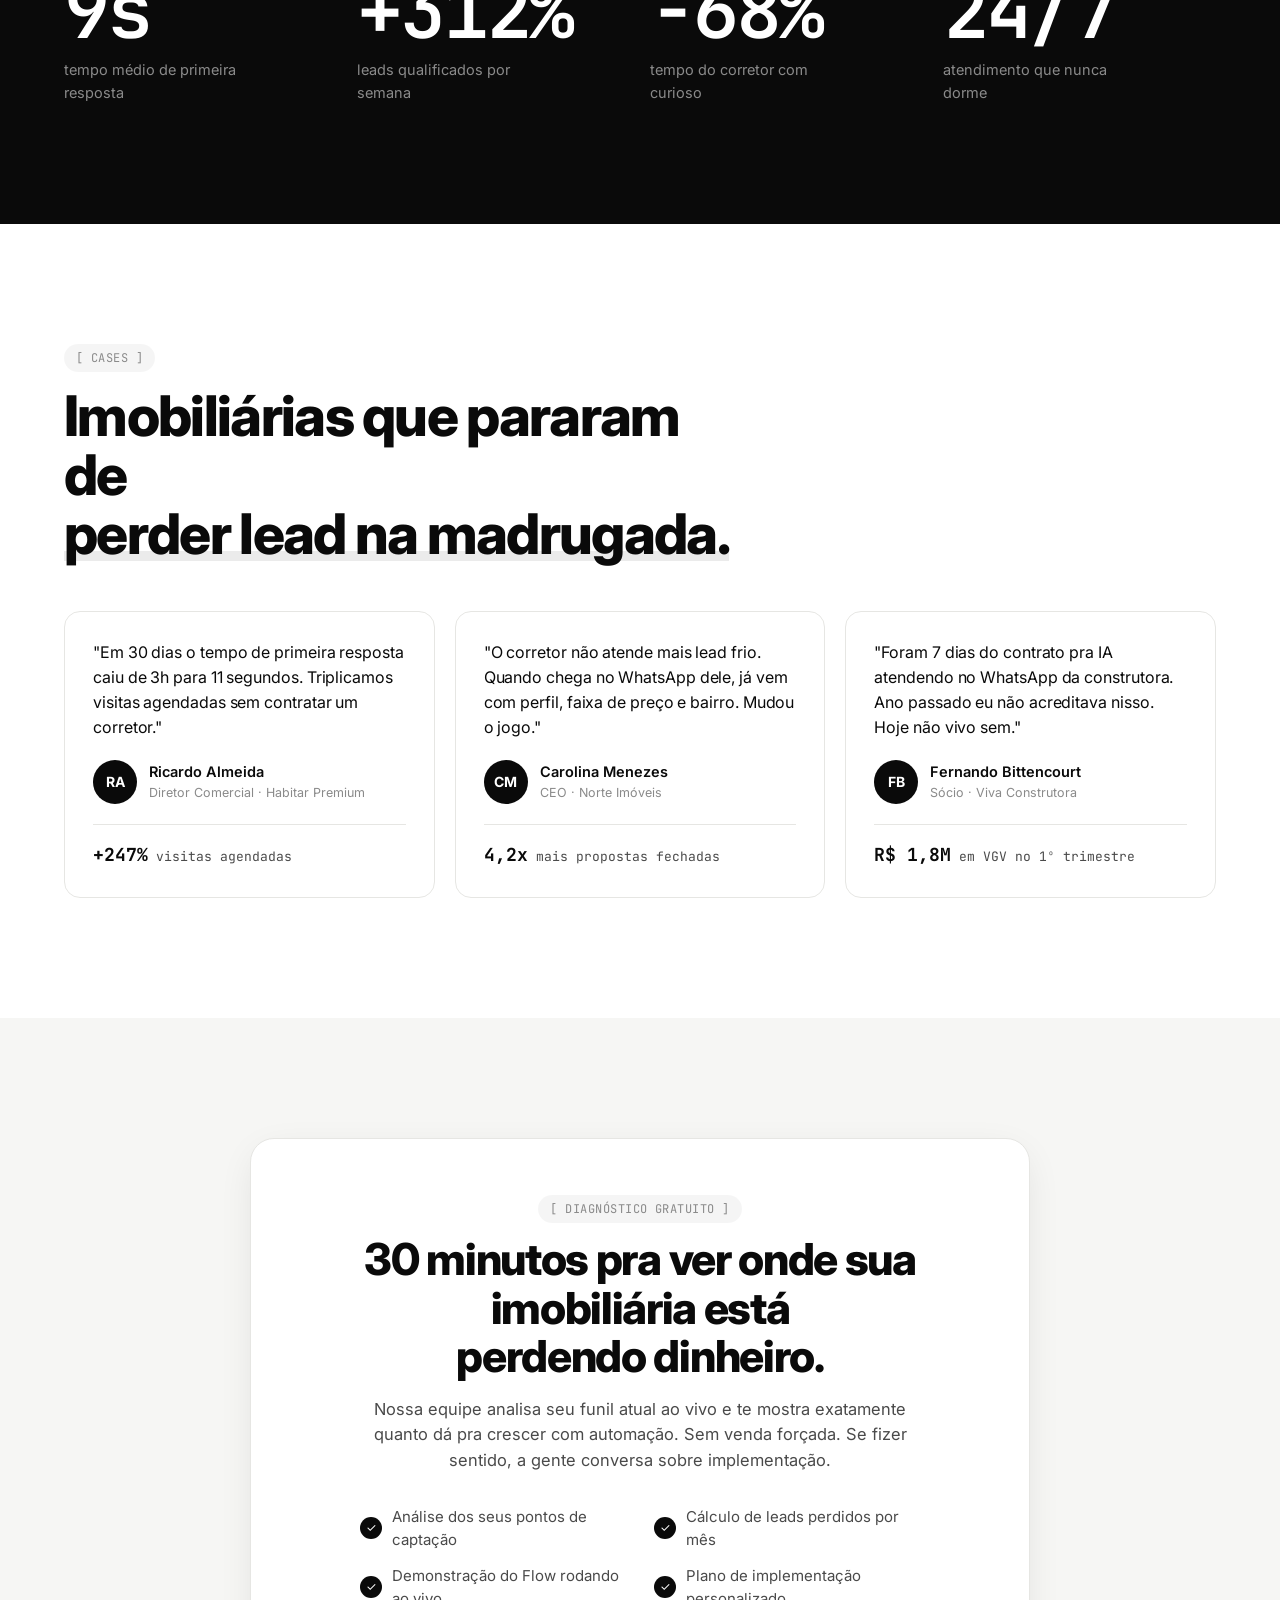
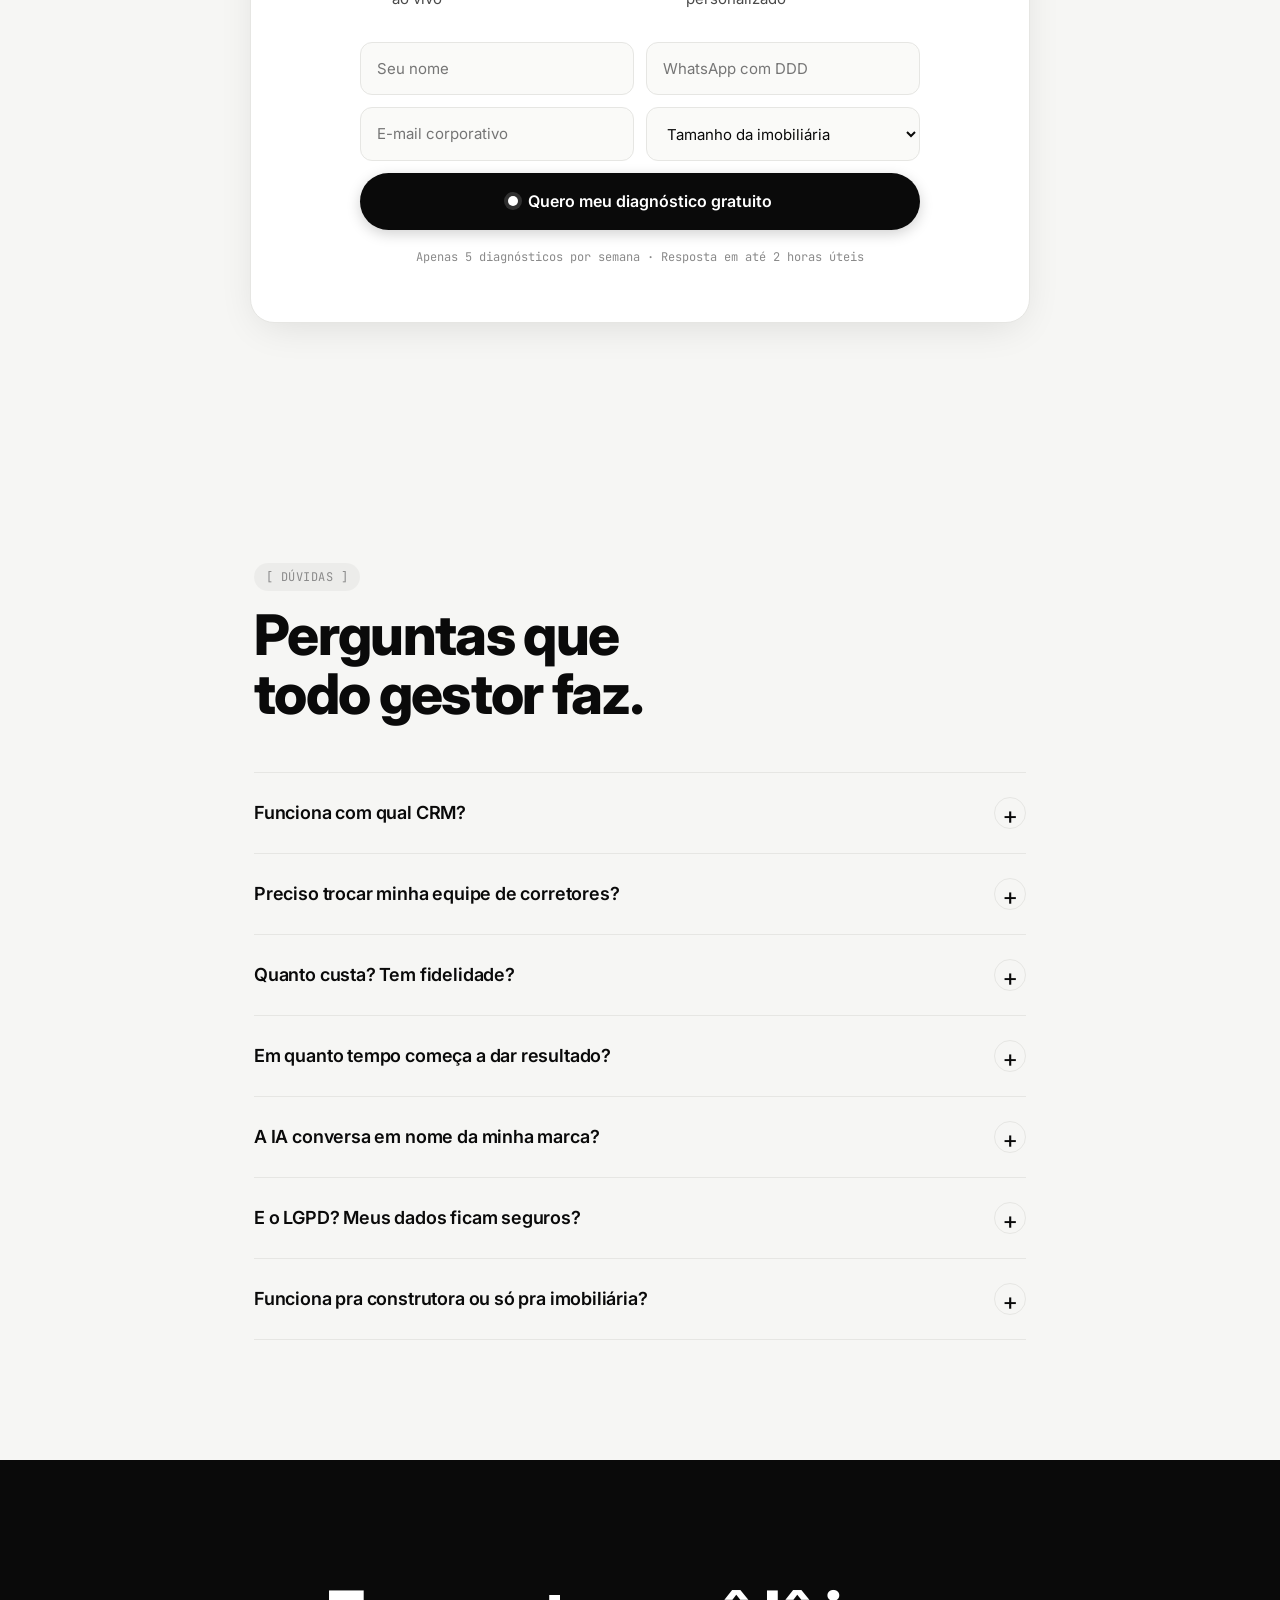
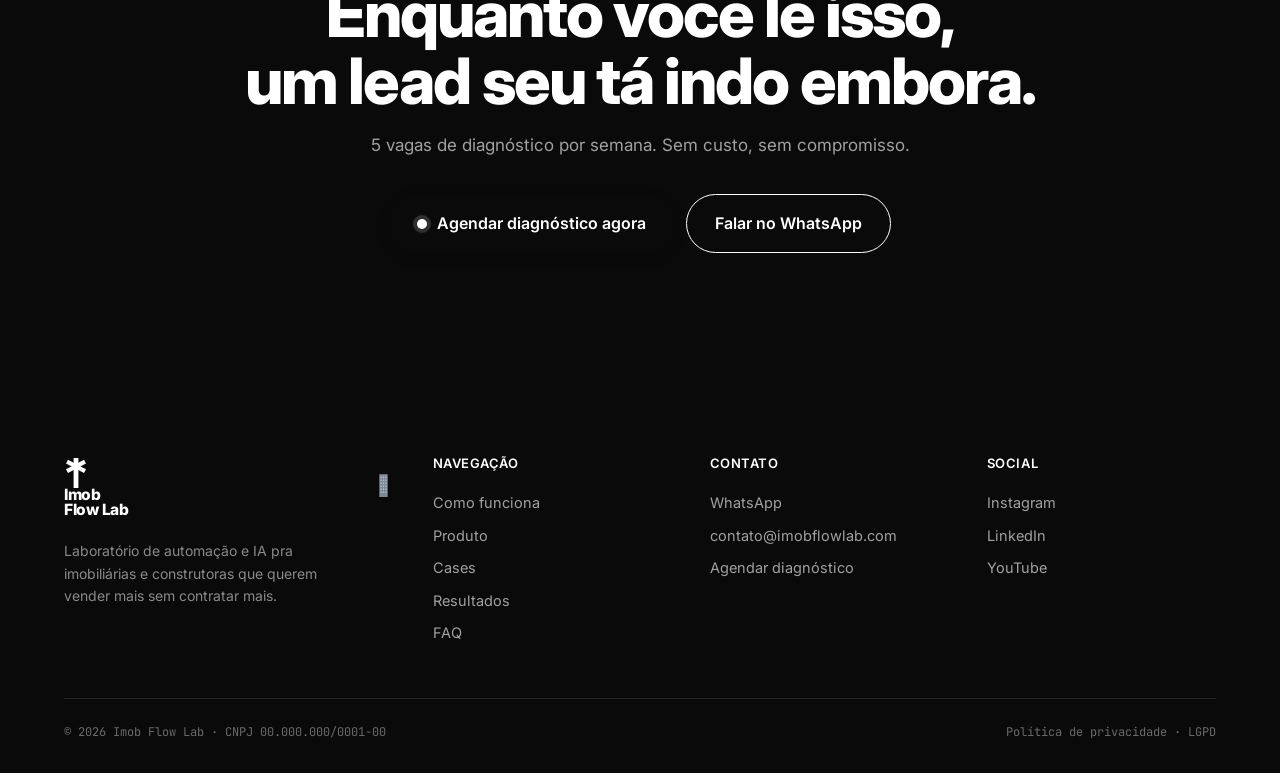
==== commit ef827c9e: "Sync gh-pages" ====
--- a/index.html
+++ b/index.html
@@ -78,15 +78,6 @@
 
 <!-- HERO -->
 <section class="hero">
-
-  <!-- MOTION BACKGROUND -->
-  <div class="hero-motion" aria-hidden="true">
-    <div class="motion-blob motion-blob-1"></div>
-    <div class="motion-blob motion-blob-2"></div>
-    <div class="motion-blob motion-blob-3"></div>
-    <div class="motion-grain"></div>
-  </div>
-
   <div class="container hero-inner">
     <span class="eyebrow">[ LAB DE AUTOMAÇÃO IMOBILIÁRIA ]</span>
     <h1 class="hero-title">
@@ -96,56 +87,17 @@
       Agentes de IA sob medida para o seu negócio — gerando receita, trabalhando 24/7 sem folgas.
     </p>
     <div class="hero-ctas">
-      <a href="#diagnostico" class="btn btn-primary btn-lg btn-swap">
+      <a href="#diagnostico" class="btn btn-primary btn-lg">
         <span class="btn-dot"></span>
-        <span class="btn-label">
-          <span class="btn-label-default">Pedir orçamento</span>
-          <span class="btn-label-hover">Falar com consultor</span>
-        </span>
+        Agendar diagnóstico gratuito
       </a>
-    </div>
-  </div>
-
-  <!-- AI LOGOS MARQUEE -->
-  <div class="ai-marquee" aria-hidden="true">
-    <div class="ai-row ai-row-1">
-      <div class="ai-track">
-        <div class="ai-logo" style="background:#0E1024"><svg viewBox="0 0 24 24" fill="#7AA9FF"><path d="M12 2l1.6 6.8L20.5 10l-6.9 1.2L12 18l-1.6-6.8L3.5 10l6.9-1.2L12 2z"/></svg></div>
-        <div class="ai-logo" style="background:#0A0A0A"><svg viewBox="0 0 24 24" fill="#fff"><path d="M22.3 9.6c.4-1.2.2-2.5-.6-3.5-1.2-1.5-3.2-1.9-4.8-1-.6-1.6-2.2-2.6-3.9-2.6-1.8 0-3.4 1.1-4 2.8-1 0-2 .3-2.9.8-1.6 1-2.6 2.7-2.6 4.6 0 .6.1 1.2.3 1.7-.4 1.2-.2 2.5.6 3.5 1.2 1.5 3.2 1.9 4.8 1 .6 1.6 2.2 2.6 3.9 2.6 1.8 0 3.4-1.1 4-2.8 1-.1 1.9-.4 2.7-.9 1.7-1 2.7-2.7 2.7-4.6 0-.6-.1-1.2-.2-1.6z"/></svg></div>
-        <div class="ai-logo" style="background:#D97757"><span class="ai-letter">✦</span></div>
-        <div class="ai-logo" style="background:#ECE9DF"><svg viewBox="0 0 24 24"><circle cx="8.5" cy="10" r="2.5" fill="#FFD21E"/><circle cx="15.5" cy="10" r="2.5" fill="#FFD21E"/><path d="M6 15c2 3 10 3 12 0" stroke="#FF9D00" stroke-width="2" fill="none" stroke-linecap="round"/></svg></div>
-        <div class="ai-logo" style="background:#CDE3F0"><svg viewBox="0 0 24 24" fill="#1E5BB8"><path d="M12 3l1.8 4.7L18.5 9l-4.7 1.3L12 15l-1.8-4.7L5.5 9l4.7-1.3L12 3z"/></svg></div>
-        <div class="ai-logo" style="background:#F3F3F2"><svg viewBox="0 0 24 24" fill="none" stroke="#0A0A0A" stroke-width="2"><circle cx="12" cy="12" r="8"/><circle cx="12" cy="12" r="3"/></svg></div>
-        <div class="ai-logo" style="background:#0A0A0A"><svg viewBox="0 0 24 24" fill="#fff"><path d="M12 3l9 16H3L12 3zm0 5l-5 8h10L12 8z"/></svg></div>
-        <div class="ai-logo" style="background:#0E1024"><svg viewBox="0 0 24 24" fill="#7AA9FF"><path d="M12 2l1.6 6.8L20.5 10l-6.9 1.2L12 18l-1.6-6.8L3.5 10l6.9-1.2L12 2z"/></svg></div>
-        <div class="ai-logo" style="background:#0A0A0A"><svg viewBox="0 0 24 24" fill="#fff"><path d="M22.3 9.6c.4-1.2.2-2.5-.6-3.5-1.2-1.5-3.2-1.9-4.8-1-.6-1.6-2.2-2.6-3.9-2.6-1.8 0-3.4 1.1-4 2.8-1 0-2 .3-2.9.8-1.6 1-2.6 2.7-2.6 4.6 0 .6.1 1.2.3 1.7z"/></svg></div>
-        <div class="ai-logo" style="background:#D97757"><span class="ai-letter">✦</span></div>
-        <div class="ai-logo" style="background:#ECE9DF"><svg viewBox="0 0 24 24"><circle cx="8.5" cy="10" r="2.5" fill="#FFD21E"/><circle cx="15.5" cy="10" r="2.5" fill="#FFD21E"/><path d="M6 15c2 3 10 3 12 0" stroke="#FF9D00" stroke-width="2" fill="none" stroke-linecap="round"/></svg></div>
-        <div class="ai-logo" style="background:#CDE3F0"><svg viewBox="0 0 24 24" fill="#1E5BB8"><path d="M12 3l1.8 4.7L18.5 9l-4.7 1.3L12 15l-1.8-4.7L5.5 9l4.7-1.3L12 3z"/></svg></div>
-        <div class="ai-logo" style="background:#F3F3F2"><svg viewBox="0 0 24 24" fill="none" stroke="#0A0A0A" stroke-width="2"><circle cx="12" cy="12" r="8"/><circle cx="12" cy="12" r="3"/></svg></div>
-        <div class="ai-logo" style="background:#0A0A0A"><svg viewBox="0 0 24 24" fill="#fff"><path d="M12 3l9 16H3L12 3z"/></svg></div>
-      </div>
-    </div>
-    <div class="ai-row ai-row-2">
-      <div class="ai-track">
-        <div class="ai-logo" style="background:#3D1A6A"><span class="ai-letter" style="color:#fff">S</span></div>
-        <div class="ai-logo" style="background:linear-gradient(135deg,#A78BFA,#60A5FA,#F472B6)"><svg viewBox="0 0 24 24" fill="#fff"><path d="M22.3 9.6c.4-1.2.2-2.5-.6-3.5-1.2-1.5-3.2-1.9-4.8-1-.6-1.6-2.2-2.6-3.9-2.6-1.8 0-3.4 1.1-4 2.8-1 0-2 .3-2.9.8-1.6 1-2.6 2.7-2.6 4.6 0 .6.1 1.2.3 1.7z"/></svg></div>
-        <div class="ai-logo" style="background:#0A0A0A"><svg viewBox="0 0 24 24" fill="#fff"><rect x="7" y="6" width="3" height="12"/><rect x="14" y="6" width="3" height="12"/></svg></div>
-        <div class="ai-logo" style="background:#2A4DD6"><svg viewBox="0 0 24 24" fill="#fff"><path d="M12 3L4 21h3.5L9 17h6l1.5 4H20L12 3zm-2 11l2-6 2 6h-4z"/></svg></div>
-        <div class="ai-logo" style="background:#D97757"><svg viewBox="0 0 24 24" fill="#fff"><path d="M12 2l1 8 8 1-8 1-1 8-1-8-8-1 8-1z"/></svg></div>
-        <div class="ai-logo" style="background:linear-gradient(135deg,#7B6BFF,#FF6BBF)"><svg viewBox="0 0 24 24" fill="#fff"><path d="M22.3 9.6c.4-1.2.2-2.5-.6-3.5-1.2-1.5-3.2-1.9-4.8-1-.6-1.6-2.2-2.6-3.9-2.6-1.8 0-3.4 1.1-4 2.8z"/></svg></div>
-        <div class="ai-logo" style="background:#3D1A6A"><svg viewBox="0 0 24 24" fill="none" stroke="#A78BFA" stroke-width="2.2"><path d="M14 4a8 8 0 1 0 6 6"/></svg></div>
-        <div class="ai-logo" style="background:#3D1A6A"><span class="ai-letter" style="color:#fff">S</span></div>
-        <div class="ai-logo" style="background:linear-gradient(135deg,#A78BFA,#60A5FA,#F472B6)"><svg viewBox="0 0 24 24" fill="#fff"><path d="M22.3 9.6c.4-1.2.2-2.5-.6-3.5-1.2-1.5-3.2-1.9-4.8-1z"/></svg></div>
-        <div class="ai-logo" style="background:#0A0A0A"><svg viewBox="0 0 24 24" fill="#fff"><rect x="7" y="6" width="3" height="12"/><rect x="14" y="6" width="3" height="12"/></svg></div>
-        <div class="ai-logo" style="background:#2A4DD6"><svg viewBox="0 0 24 24" fill="#fff"><path d="M12 3L4 21h3.5L9 17h6l1.5 4H20L12 3z"/></svg></div>
-        <div class="ai-logo" style="background:#D97757"><svg viewBox="0 0 24 24" fill="#fff"><path d="M12 2l1 8 8 1-8 1-1 8-1-8-8-1 8-1z"/></svg></div>
-        <div class="ai-logo" style="background:linear-gradient(135deg,#7B6BFF,#FF6BBF)"><svg viewBox="0 0 24 24" fill="#fff"><path d="M22 9.6c.4-1.2.2-2.5-.6-3.5-1.2-1.5-3.2-1.9-4.8-1z"/></svg></div>
-        <div class="ai-logo" style="background:#3D1A6A"><svg viewBox="0 0 24 24" fill="none" stroke="#A78BFA" stroke-width="2.2"><path d="M14 4a8 8 0 1 0 6 6"/></svg></div>
-      </div>
-    </div>
-  </div>
-
+      <a href="https://wa.me/5500000000000" class="btn btn-ghost btn-lg" target="_blank" rel="noopener">
+        <svg width="18" height="18" viewBox="0 0 24 24" fill="currentColor"><path d="M12.04 2C6.58 2 2.13 6.45 2.13 11.91c0 1.75.46 3.45 1.32 4.95L2 22l5.25-1.37c1.45.79 3.08 1.21 4.79 1.21h.01c5.46 0 9.91-4.45 9.91-9.91 0-2.65-1.03-5.14-2.9-7.01A9.816 9.816 0 0 0 12.04 2zm0 18.13c-1.53 0-3.03-.41-4.34-1.19l-.31-.18-3.23.85.86-3.15-.2-.32a8.198 8.198 0 0 1-1.26-4.34c0-4.54 3.7-8.24 8.24-8.24 2.2 0 4.27.86 5.83 2.42a8.18 8.18 0 0 1 2.41 5.83c0 4.54-3.7 8.24-8.24 8.24z"/></svg>
+        Falar no WhatsApp
+      </a>
+    </div>
+    <p class="hero-microcopy">30 min · sem compromisso · 5 vagas por semana</p>
+  </div>
 </section>
 
 <!-- LOGO BAR -->
--- a/styles.css
+++ b/styles.css
@@ -118,33 +118,14 @@
 }
 .btn-ghost:hover{background:var(--ink);color:#fff}
 .btn-dot{
-  width:10px;height:10px;border-radius:50%;
-  background:radial-gradient(circle at 35% 35%,#7BB6FF,#3B82F6 60%,#1E5BB8);
-  box-shadow:0 0 0 4px rgba(123,182,255,.22);
+  width:10px;height:10px;border-radius:50%;background:#fff;
+  box-shadow:0 0 0 4px rgba(255,255,255,.15);
   animation:pulse 1.6s infinite;
-  flex-shrink:0;
 }
 @keyframes pulse{
-  0%,100%{box-shadow:0 0 0 4px rgba(123,182,255,.22)}
-  50%{box-shadow:0 0 0 7px rgba(123,182,255,.06)}
-}
-
-/* HOVER SWAP BUTTON */
-.btn-swap .btn-label{
-  position:relative;display:inline-block;
-  overflow:hidden;height:1.4em;line-height:1.4em;
-  vertical-align:middle;
-  min-width:170px;
-  text-align:center;
-}
-.btn-swap .btn-label-default,
-.btn-swap .btn-label-hover{
-  display:block;
-  transition:transform .35s cubic-bezier(.5,.2,.2,1);
-}
-.btn-swap .btn-label-hover{position:absolute;inset:0;transform:translateY(120%)}
-.btn-swap:hover .btn-label-default{transform:translateY(-120%)}
-.btn-swap:hover .btn-label-hover{transform:translateY(0)}
+  0%,100%{box-shadow:0 0 0 4px rgba(255,255,255,.15)}
+  50%{box-shadow:0 0 0 7px rgba(255,255,255,.05)}
+}
 
 .nav-toggle{display:none;flex-direction:column;gap:5px;padding:8px}
 .nav-toggle span{width:22px;height:2px;background:var(--ink);border-radius:2px;transition:.2s}
@@ -165,83 +146,11 @@
 
 /* ========== HERO ========== */
 .hero{
-  padding:160px 0 50px;
+  padding:160px 0 100px;
   text-align:center;
   position:relative;
-  overflow:hidden;
-  min-height:100vh;
-  display:flex;flex-direction:column;
-}
-.hero-inner{display:flex;flex-direction:column;align-items:center;position:relative;z-index:2;flex:1}
-
-/* HERO MOTION BACKGROUND */
-.hero-motion{position:absolute;inset:0;z-index:0;overflow:hidden;pointer-events:none}
-.motion-blob{
-  position:absolute;border-radius:50%;
-  filter:blur(90px);
-  opacity:.55;
-  will-change:transform;
-}
-.motion-blob-1{
-  width:700px;height:700px;top:-220px;left:-180px;
-  background:radial-gradient(circle,rgba(120,170,255,.55),rgba(80,130,230,.15) 50%,transparent 75%);
-  animation:blobFloat1 22s ease-in-out infinite;
-}
-.motion-blob-2{
-  width:600px;height:600px;top:8%;right:-150px;
-  background:radial-gradient(circle,rgba(150,190,255,.5),rgba(100,150,240,.1) 55%,transparent 80%);
-  animation:blobFloat2 26s ease-in-out infinite;
-}
-.motion-blob-3{
-  width:520px;height:520px;bottom:-120px;left:30%;
-  background:radial-gradient(circle,rgba(180,210,255,.45),rgba(120,170,240,.08) 50%,transparent 80%);
-  animation:blobFloat3 30s ease-in-out infinite;
-}
-@keyframes blobFloat1{
-  0%,100%{transform:translate(0,0) scale(1)}
-  33%{transform:translate(80px,40px) scale(1.1)}
-  66%{transform:translate(-30px,90px) scale(.95)}
-}
-@keyframes blobFloat2{
-  0%,100%{transform:translate(0,0) scale(1)}
-  50%{transform:translate(-100px,60px) scale(1.15)}
-}
-@keyframes blobFloat3{
-  0%,100%{transform:translate(0,0) scale(1)}
-  40%{transform:translate(60px,-50px) scale(1.1)}
-  70%{transform:translate(-50px,30px) scale(.9)}
-}
-.motion-grain{
-  position:absolute;inset:0;opacity:.3;mix-blend-mode:multiply;
-  background-image:url("data:image/svg+xml;utf8,<svg xmlns='http://www.w3.org/2000/svg' width='200' height='200'><filter id='n'><feTurbulence type='fractalNoise' baseFrequency='0.85'/></filter><rect width='200' height='200' filter='url(%23n)' opacity='0.5'/></svg>");
-}
-
-/* AI LOGOS MARQUEE */
-.ai-marquee{
-  margin-top:72px;
-  position:relative;z-index:2;
-  display:flex;flex-direction:column;gap:18px;
-  mask-image:linear-gradient(90deg,transparent,#000 8%,#000 92%,transparent);
-  -webkit-mask-image:linear-gradient(90deg,transparent,#000 8%,#000 92%,transparent);
-}
-.ai-row{overflow:hidden}
-.ai-track{
-  display:flex;gap:18px;width:max-content;
-  animation:aiSlide 38s linear infinite;
-}
-.ai-row-2 .ai-track{animation:aiSlideReverse 44s linear infinite}
-@keyframes aiSlide{to{transform:translateX(-50%)}}
-@keyframes aiSlideReverse{from{transform:translateX(-50%)}to{transform:translateX(0)}}
-.ai-logo{
-  width:64px;height:64px;border-radius:50%;
-  display:grid;place-items:center;
-  flex-shrink:0;
-  box-shadow:0 6px 16px -6px rgba(0,0,0,.18),0 0 0 1px rgba(255,255,255,.4) inset;
-  transition:transform .3s;
-}
-.ai-logo:hover{transform:scale(1.08)}
-.ai-logo svg{width:30px;height:30px}
-.ai-letter{font-family:'Inter',sans-serif;font-weight:800;font-size:22px;letter-spacing:-.02em}
+}
+.hero-inner{display:flex;flex-direction:column;align-items:center}
 .eyebrow{
   font-family:'JetBrains Mono',ui-monospace,monospace;
   font-size:12px;letter-spacing:.04em;
@@ -258,9 +167,8 @@
   margin-bottom:24px;
 }
 .hl{
-  background:linear-gradient(120deg,rgba(120,170,255,.55),rgba(80,140,240,.65));
-  padding:0 14px;border-radius:8px;
-  color:#0A0A0A;
+  background:linear-gradient(120deg,transparent 0,transparent 8%,#E8E8E5 8%,#E8E8E5 92%,transparent 92%);
+  padding:0 4px;
 }
 .hl-line{position:relative;display:inline-block}
 .hl-line::after{
@@ -613,16 +521,7 @@
   .nav-toggle.open span:nth-child(2){opacity:0}
   .nav-toggle.open span:nth-child(3){transform:translateY(-7px) rotate(-45deg)}
 
-  .hero{padding:120px 0 32px;min-height:auto}
-  .ai-marquee{margin-top:48px;gap:14px}
-  .ai-logo{width:52px;height:52px}
-  .ai-logo svg{width:24px;height:24px}
-  .ai-letter{font-size:18px}
-  .motion-blob{filter:blur(70px)}
-  .motion-blob-1{width:420px;height:420px}
-  .motion-blob-2{width:380px;height:380px}
-  .motion-blob-3{width:340px;height:340px}
-  .btn-swap .btn-label{min-width:140px;font-size:14px}
+  .hero{padding:130px 0 60px}
   .hero-mock{margin-top:48px}
   .section{padding:80px 0}
   .grid-3,.grid-4{grid-template-columns:1fr;gap:14px}
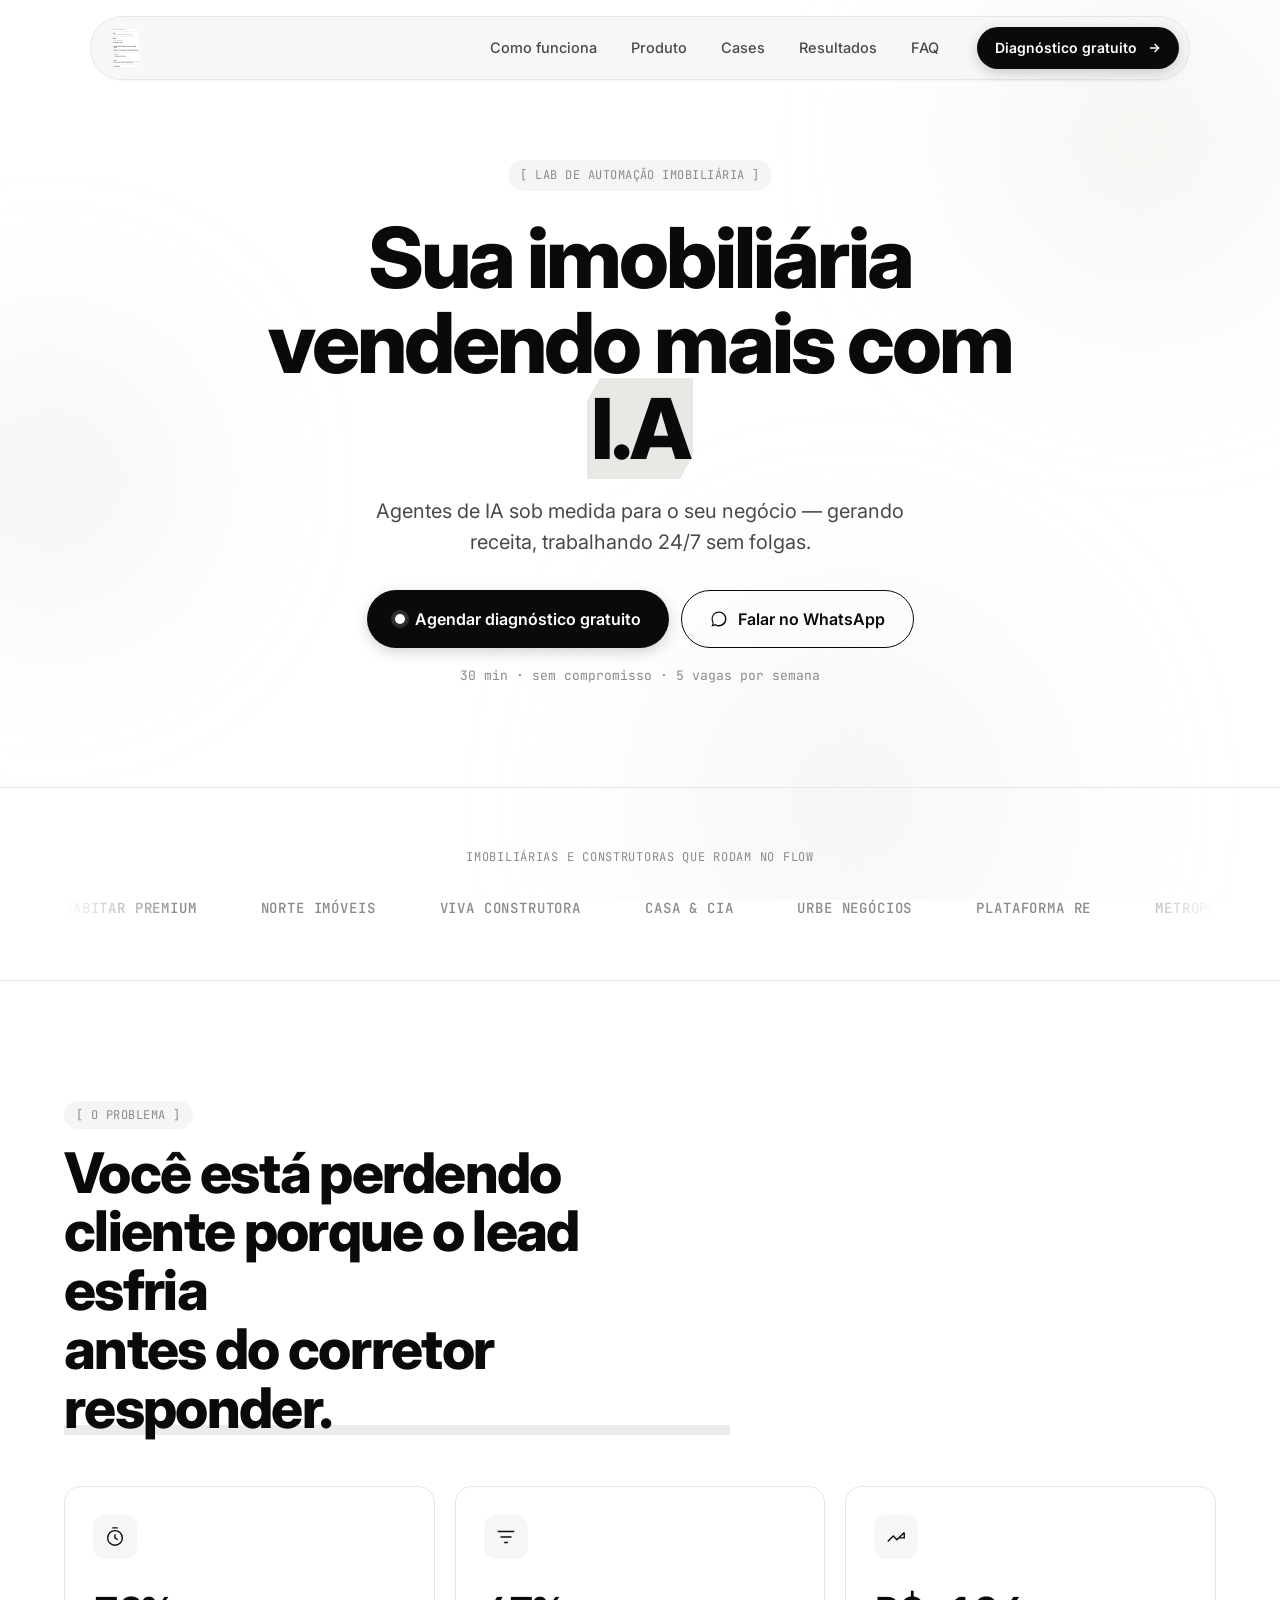
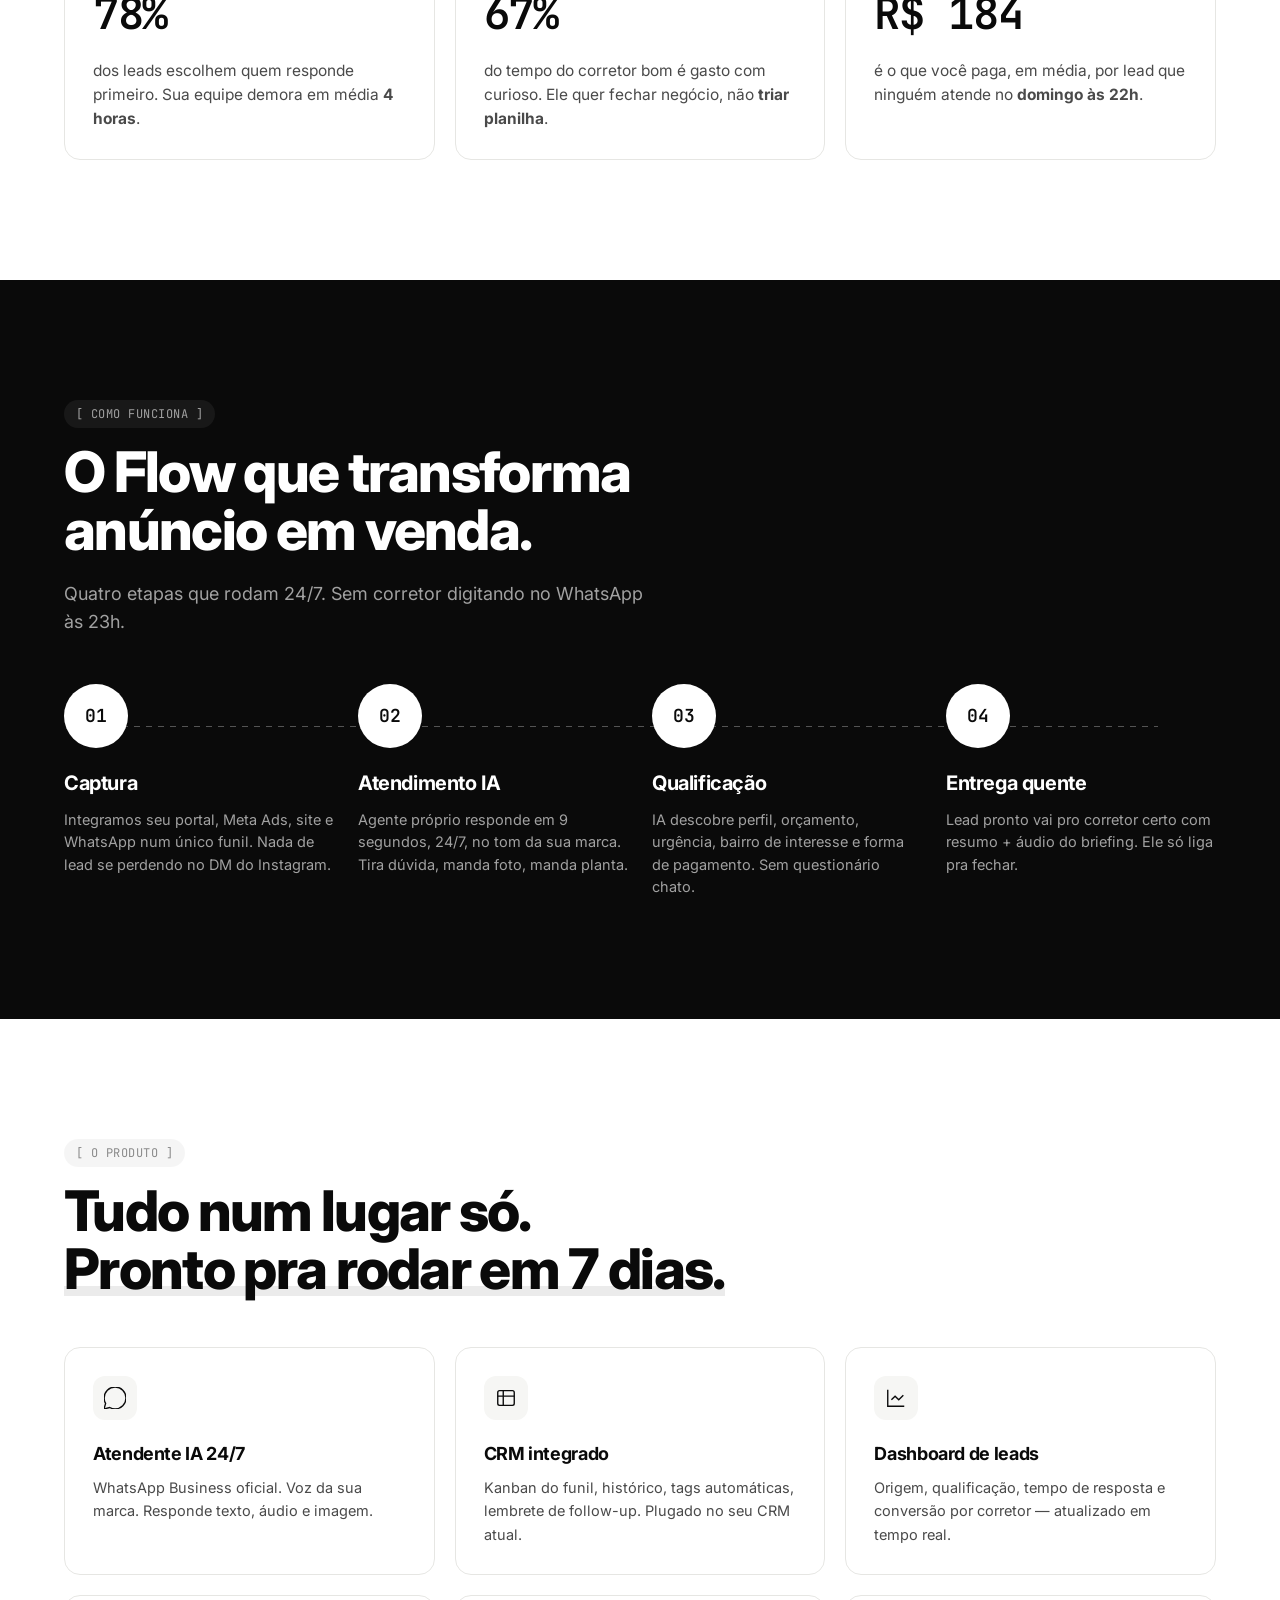
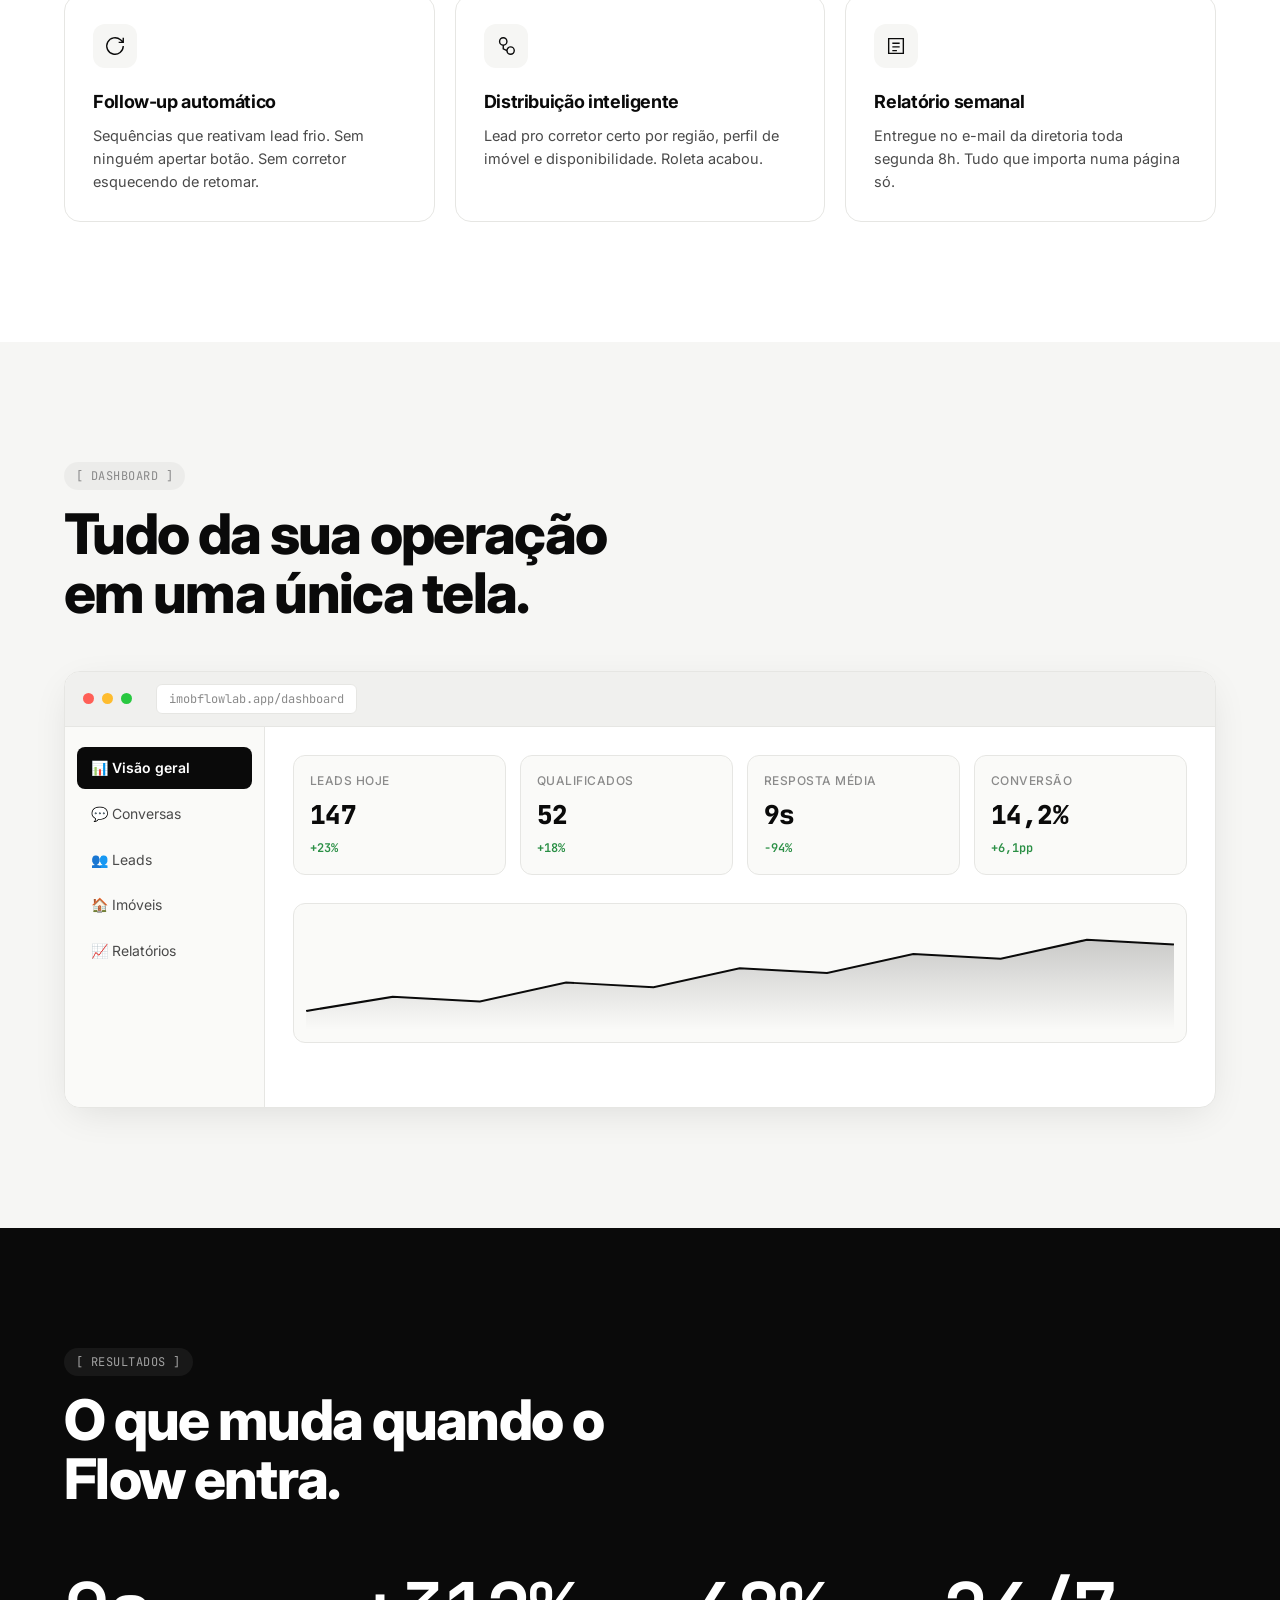
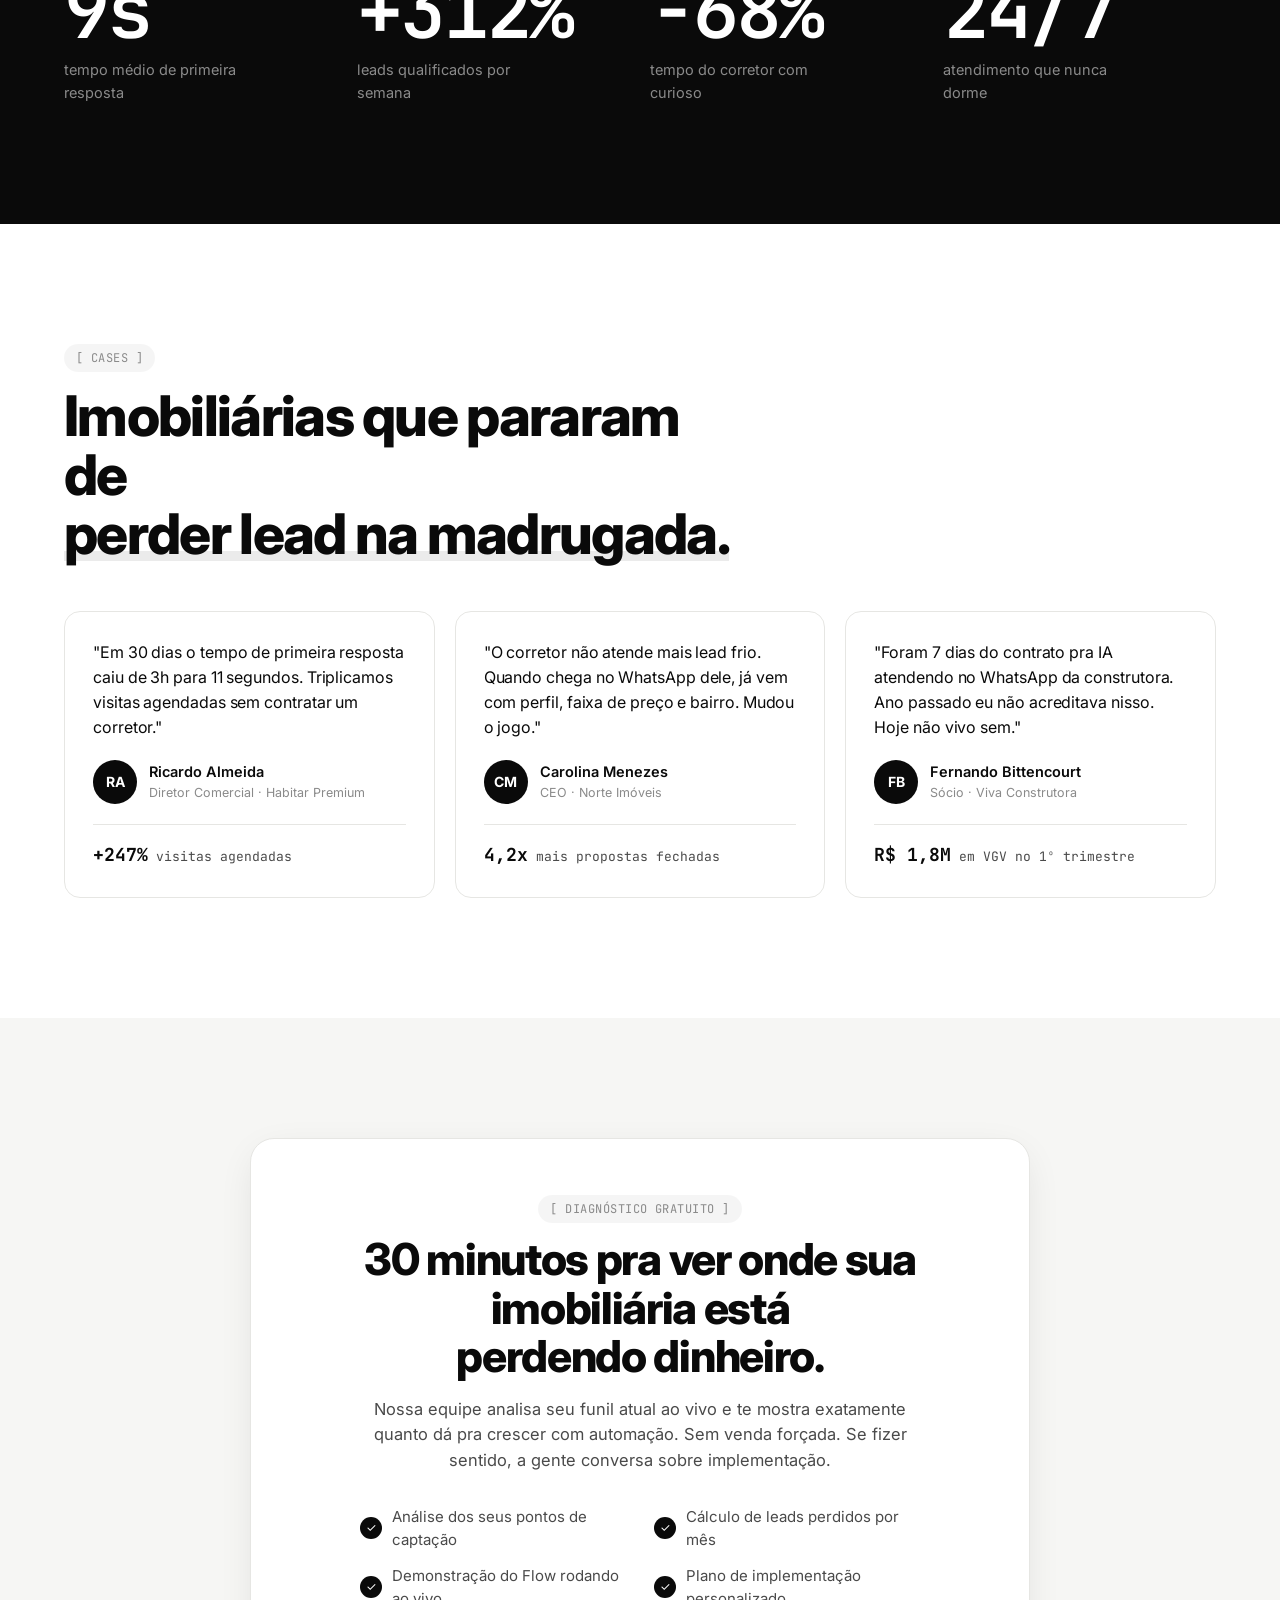
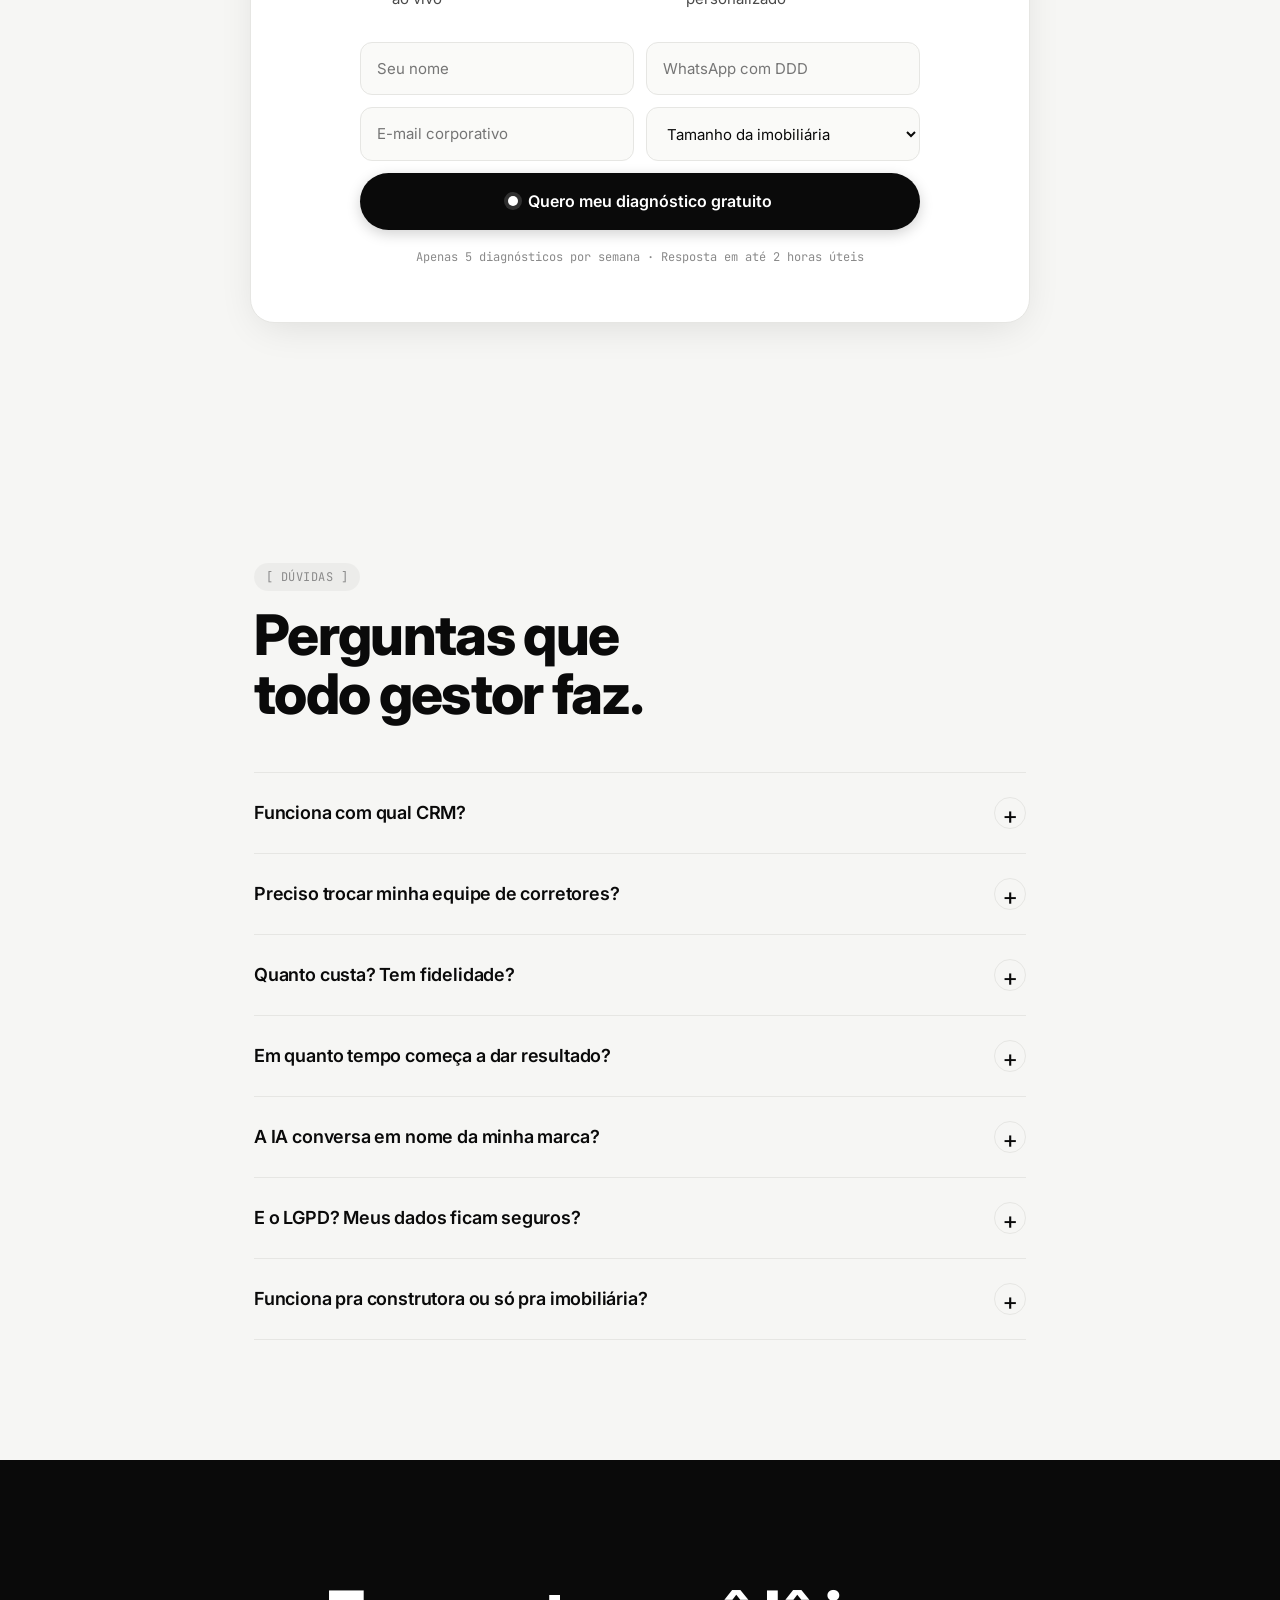
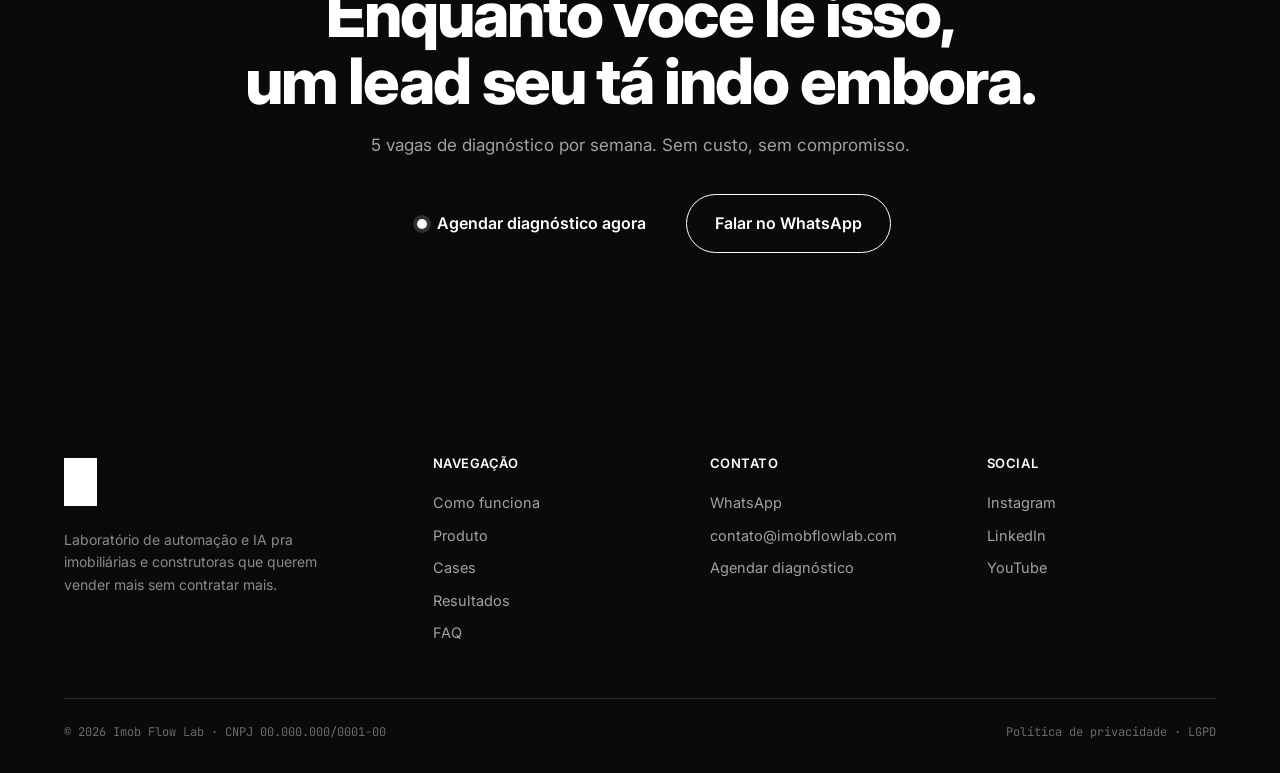
==== commit 8b46d4e0: "Sync gh-pages" ====
--- a/index.html
+++ b/index.html
@@ -24,28 +24,7 @@
 <header class="navbar-wrap">
   <nav class="navbar" aria-label="Principal">
     <a href="#top" class="logo" aria-label="Imob Flow Lab — Início">
-      <svg class="logo-mark" viewBox="0 0 80 100" fill="#0A0A0A" aria-hidden="true">
-        <rect x="32" y="0" width="16" height="100"/>
-        <g transform="translate(40 28)">
-          <rect x="-34" y="-7" width="68" height="14" transform="rotate(28)"/>
-          <rect x="-34" y="-7" width="68" height="14" transform="rotate(-28)"/>
-        </g>
-      </svg>
-      <span class="logo-stack">
-        <svg class="logo-skyline" viewBox="0 0 18 40" aria-hidden="true">
-          <rect x="2" y="2" width="14" height="38" fill="#7E8896"/>
-          <g fill="#fff" opacity=".55">
-            <rect x="4" y="6" width="2" height="2"/><rect x="8" y="6" width="2" height="2"/><rect x="12" y="6" width="2" height="2"/>
-            <rect x="4" y="11" width="2" height="2"/><rect x="8" y="11" width="2" height="2"/><rect x="12" y="11" width="2" height="2"/>
-            <rect x="4" y="16" width="2" height="2"/><rect x="8" y="16" width="2" height="2"/><rect x="12" y="16" width="2" height="2"/>
-            <rect x="4" y="21" width="2" height="2"/><rect x="8" y="21" width="2" height="2"/><rect x="12" y="21" width="2" height="2"/>
-            <rect x="4" y="26" width="2" height="2"/><rect x="8" y="26" width="2" height="2"/><rect x="12" y="26" width="2" height="2"/>
-            <rect x="4" y="31" width="2" height="2"/><rect x="8" y="31" width="2" height="2"/><rect x="12" y="31" width="2" height="2"/>
-          </g>
-        </svg>
-        <span class="logo-line">Imob</span>
-        <span class="logo-line">Flow Lab</span>
-      </span>
+      <img src="assets/logo.png" alt="Imob Flow Lab" class="logo-img" />
     </a>
     <ul class="nav-links">
       <li><a href="#como-funciona">Como funciona</a></li>
@@ -424,28 +403,7 @@
     <div class="footer-grid">
       <div>
         <a href="#top" class="logo">
-          <svg class="logo-mark" viewBox="0 0 80 100" fill="#FFFFFF">
-            <rect x="32" y="0" width="16" height="100"/>
-            <g transform="translate(40 28)">
-              <rect x="-34" y="-7" width="68" height="14" transform="rotate(28)"/>
-              <rect x="-34" y="-7" width="68" height="14" transform="rotate(-28)"/>
-            </g>
-          </svg>
-          <span class="logo-stack logo-stack-light">
-            <svg class="logo-skyline" viewBox="0 0 18 40" aria-hidden="true">
-              <rect x="2" y="2" width="14" height="38" fill="#7E8896"/>
-              <g fill="#fff" opacity=".6">
-                <rect x="4" y="6" width="2" height="2"/><rect x="8" y="6" width="2" height="2"/><rect x="12" y="6" width="2" height="2"/>
-                <rect x="4" y="11" width="2" height="2"/><rect x="8" y="11" width="2" height="2"/><rect x="12" y="11" width="2" height="2"/>
-                <rect x="4" y="16" width="2" height="2"/><rect x="8" y="16" width="2" height="2"/><rect x="12" y="16" width="2" height="2"/>
-                <rect x="4" y="21" width="2" height="2"/><rect x="8" y="21" width="2" height="2"/><rect x="12" y="21" width="2" height="2"/>
-                <rect x="4" y="26" width="2" height="2"/><rect x="8" y="26" width="2" height="2"/><rect x="12" y="26" width="2" height="2"/>
-                <rect x="4" y="31" width="2" height="2"/><rect x="8" y="31" width="2" height="2"/><rect x="12" y="31" width="2" height="2"/>
-              </g>
-            </svg>
-            <span class="logo-line">Imob</span>
-            <span class="logo-line">Flow Lab</span>
-          </span>
+          <img src="assets/logo.png" alt="Imob Flow Lab" class="logo-img logo-img-light" />
         </a>
         <p class="footer-desc">Laboratório de automação e IA pra imobiliárias e construtoras que querem vender mais sem contratar mais.</p>
       </div>
--- a/styles.css
+++ b/styles.css
@@ -71,6 +71,9 @@
   box-shadow:var(--shadow-1);
 }
 .logo{display:flex;align-items:center;gap:9px;letter-spacing:-.02em;text-decoration:none;color:var(--ink)}
+.logo-img{height:38px;width:auto;display:block;flex-shrink:0;object-fit:contain}
+.logo-img-light{filter:brightness(0) invert(1)}
+.footer .logo-img{height:48px}
 .logo-mark{width:24px;height:30px;flex-shrink:0}
 .logo-stack{
   display:flex;flex-direction:column;
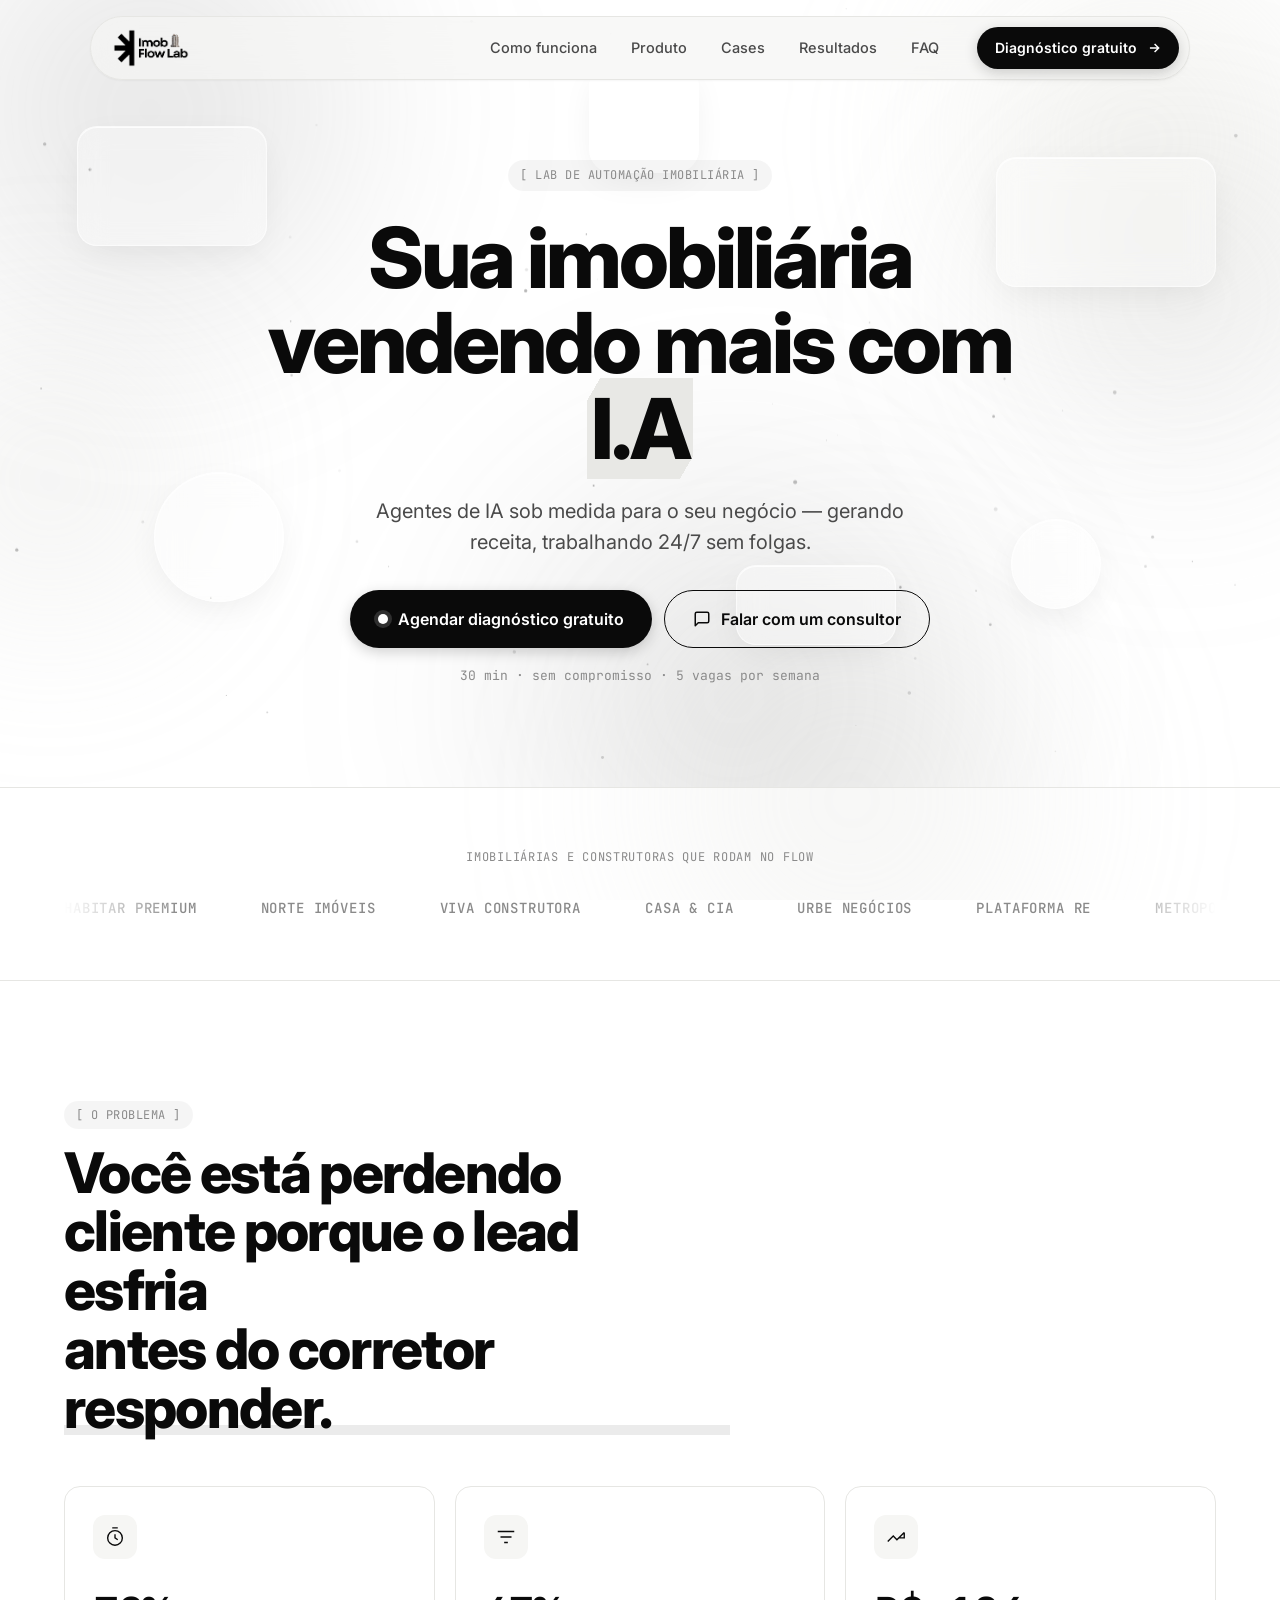
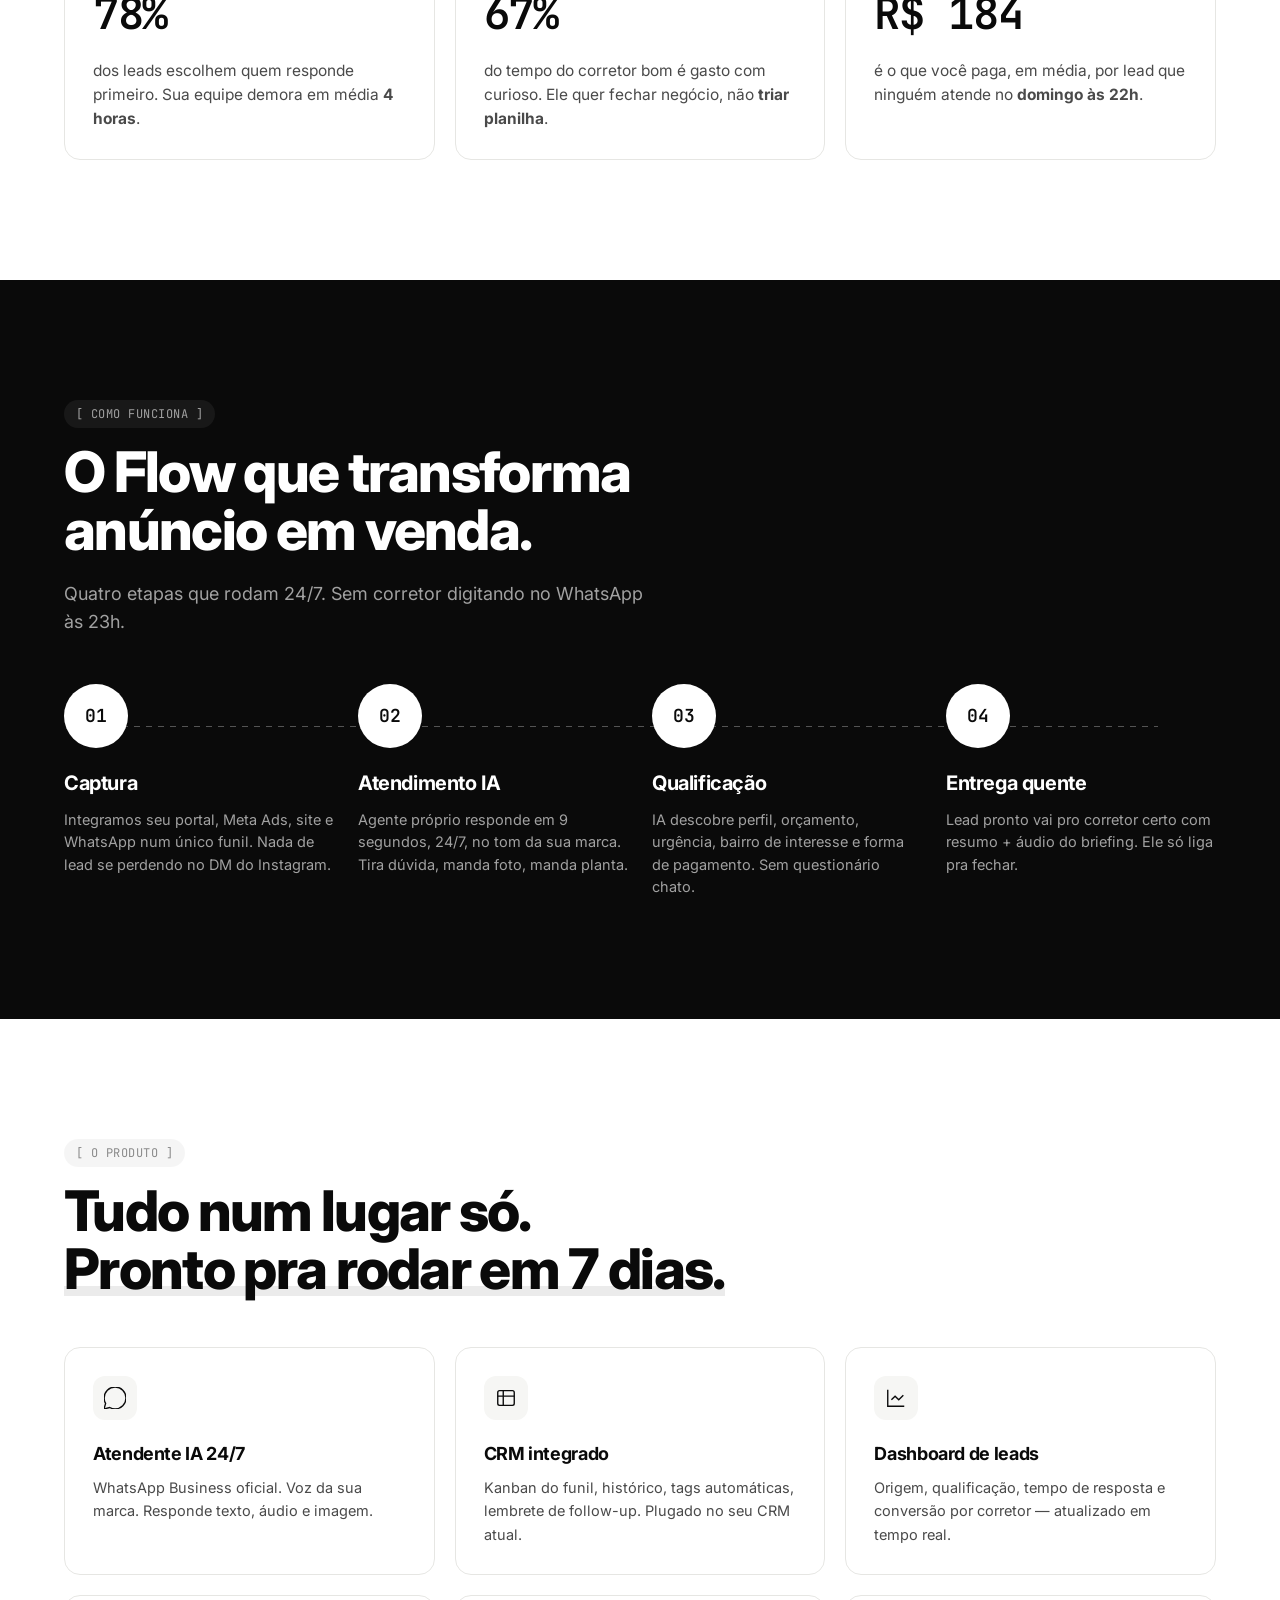
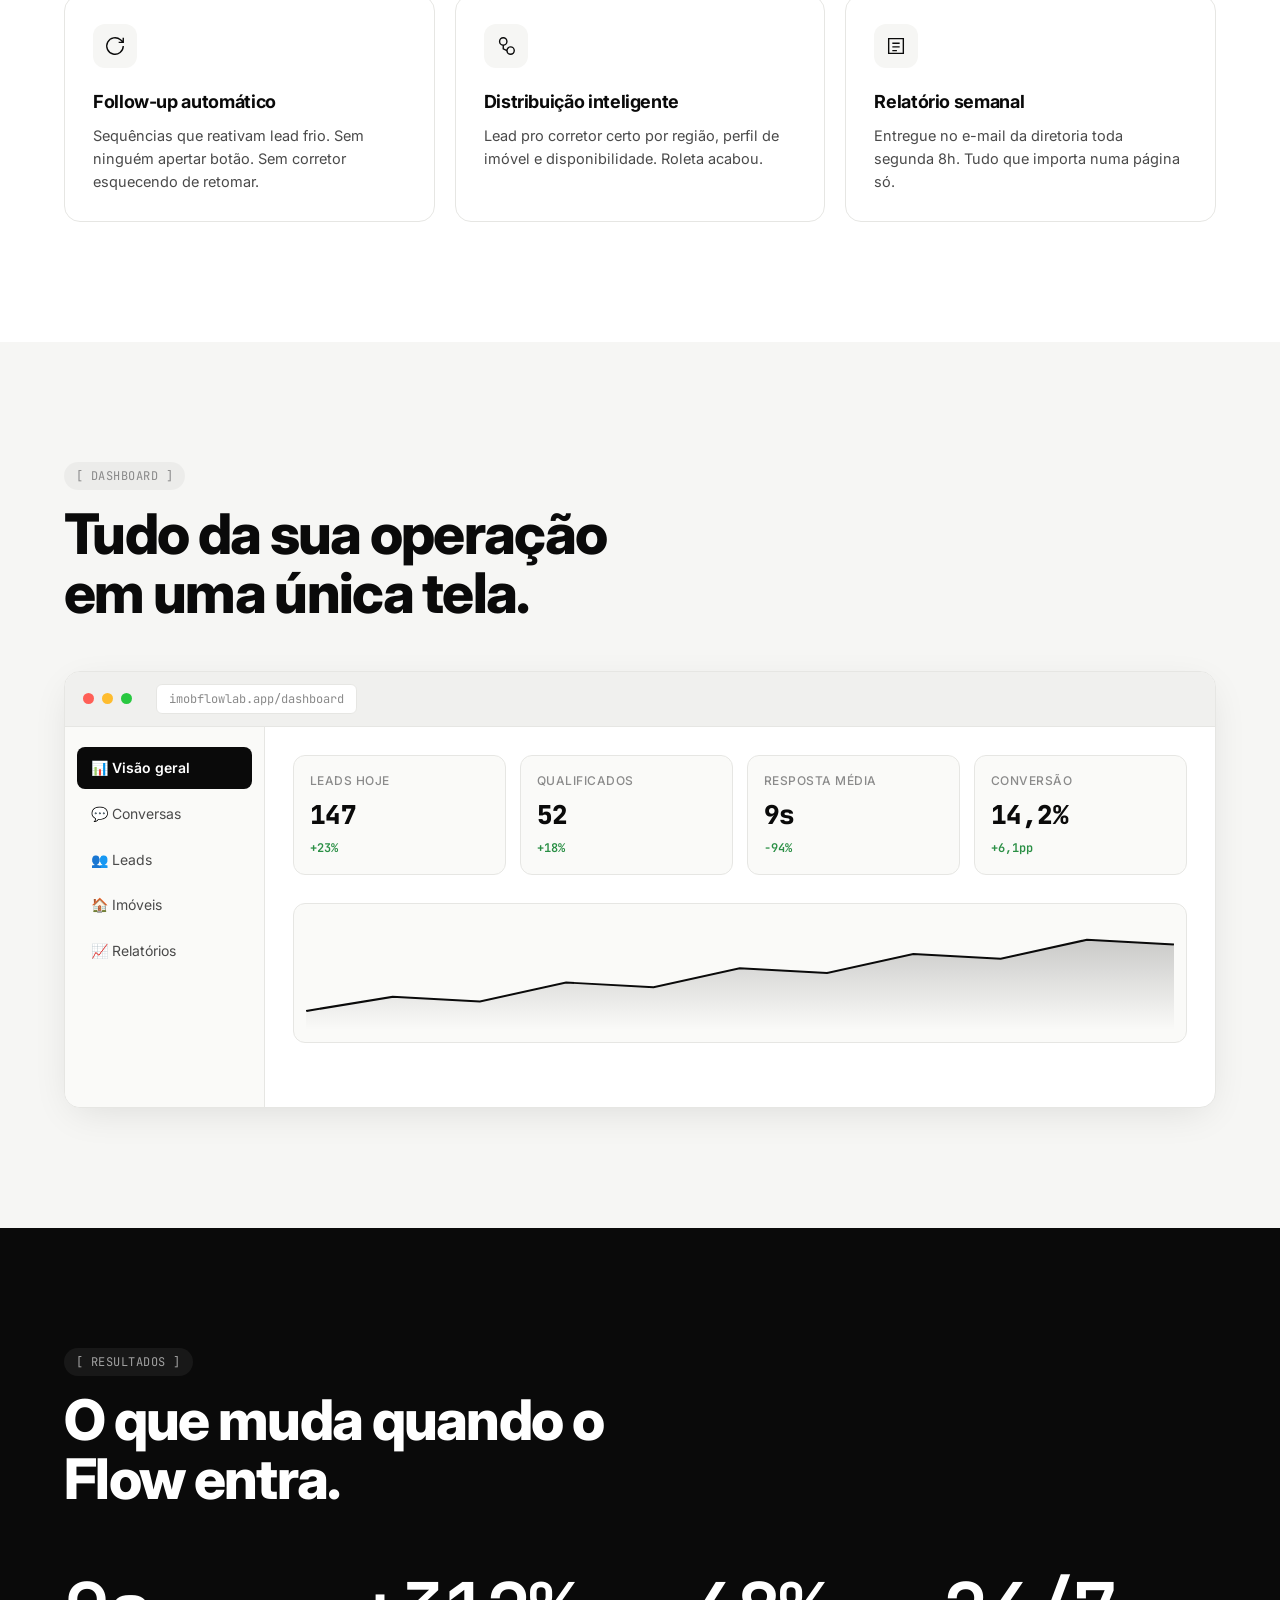
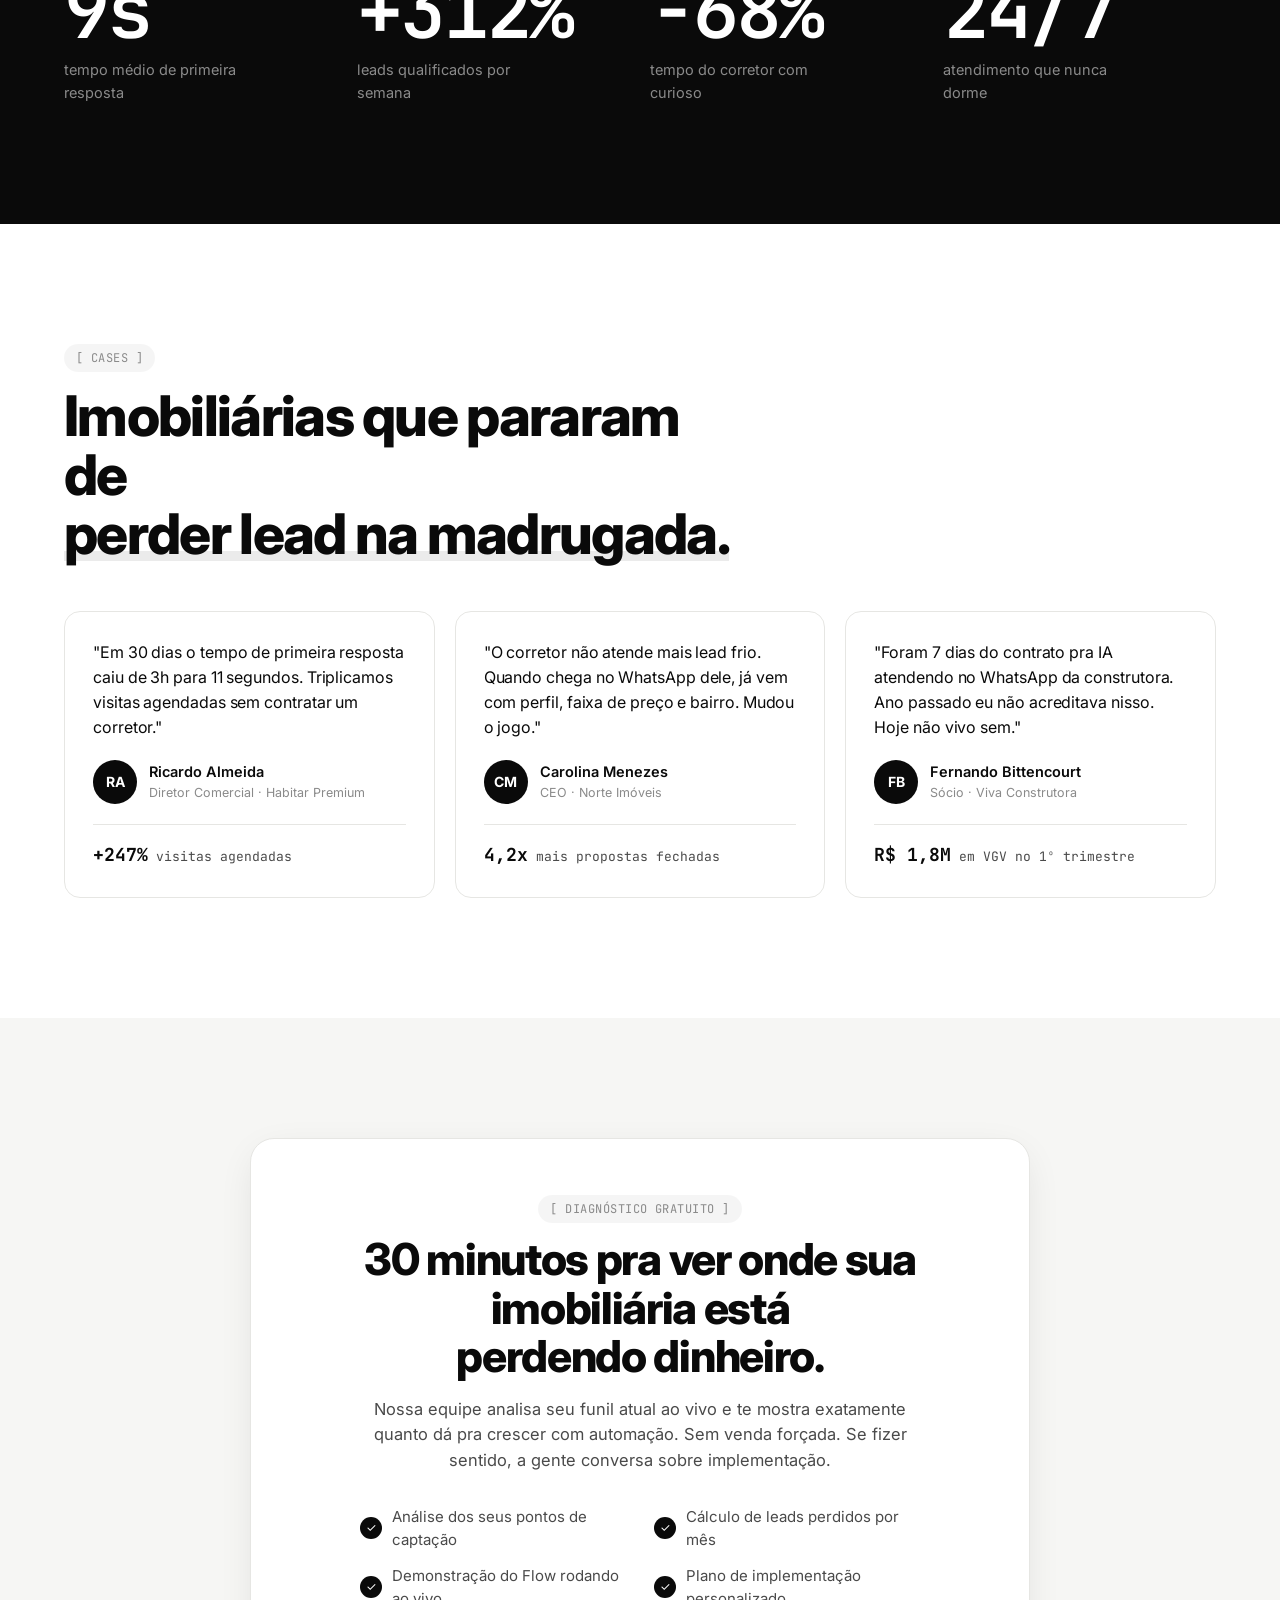
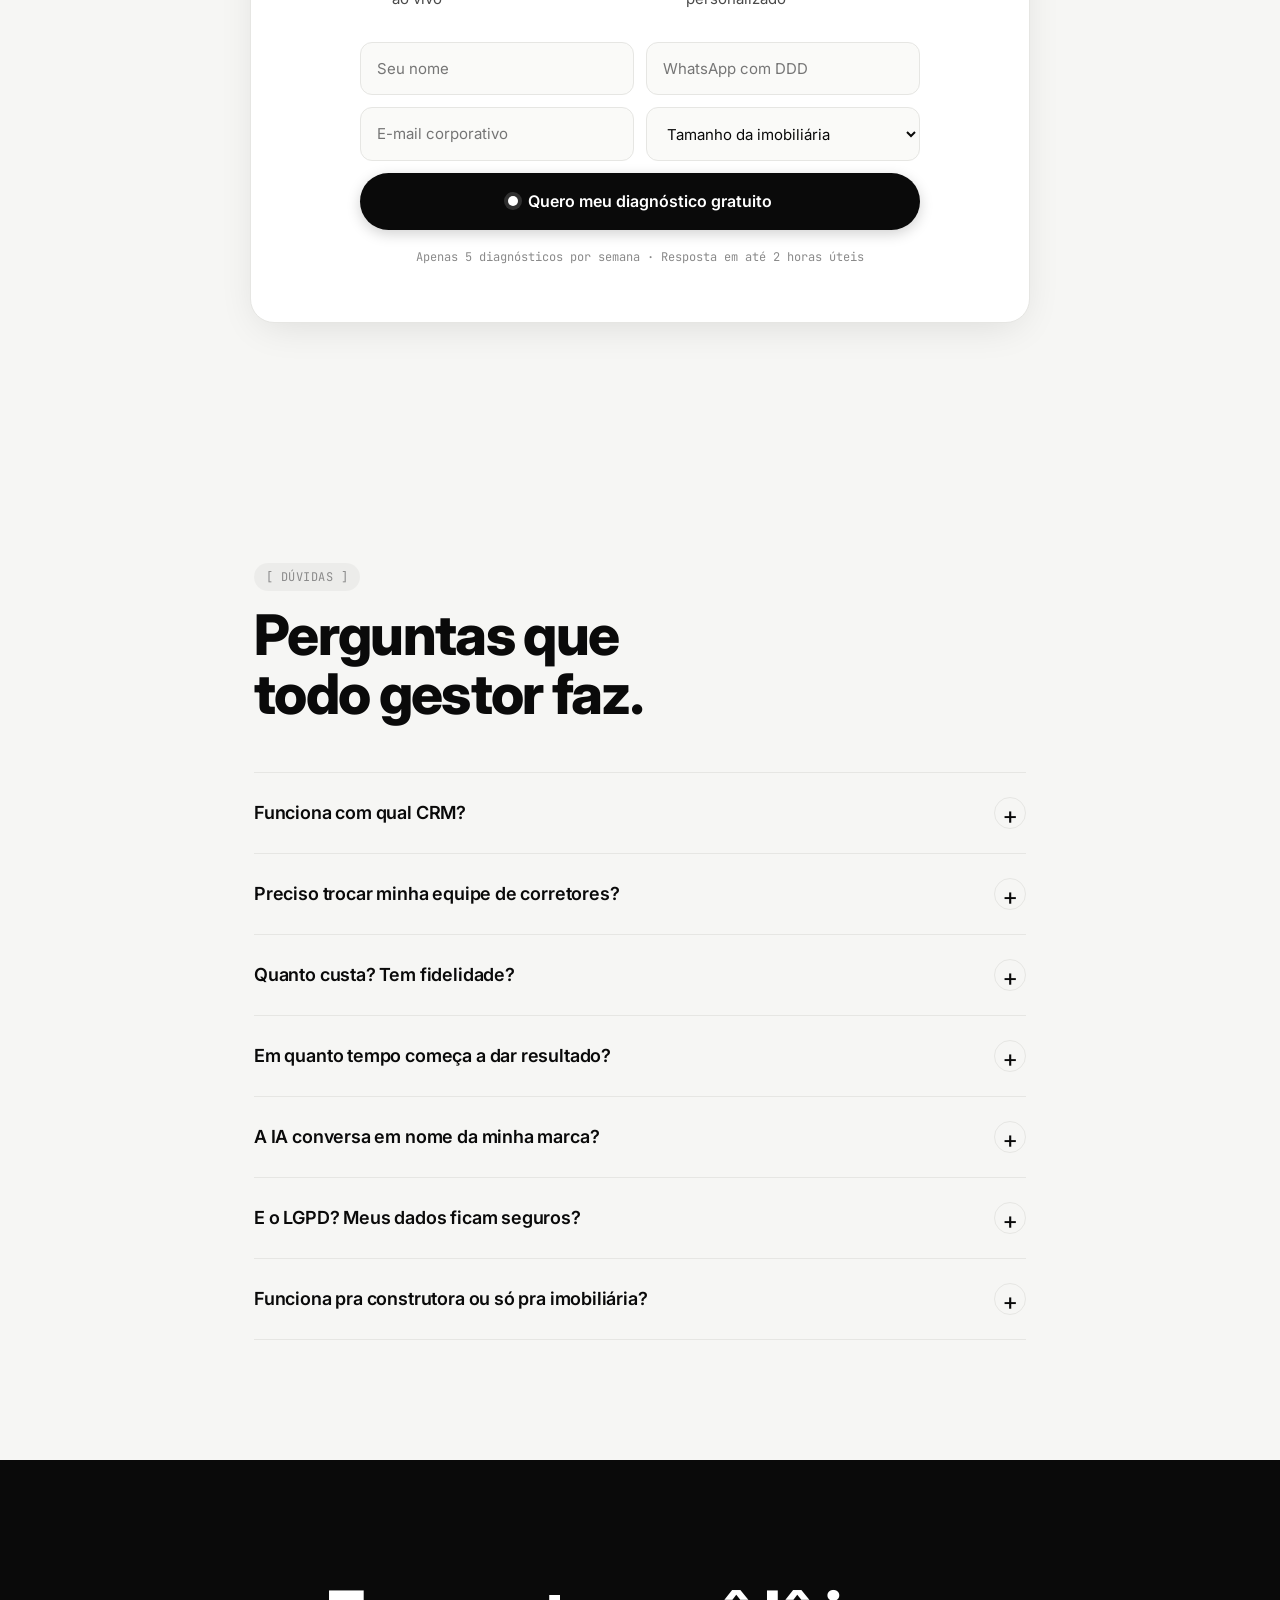
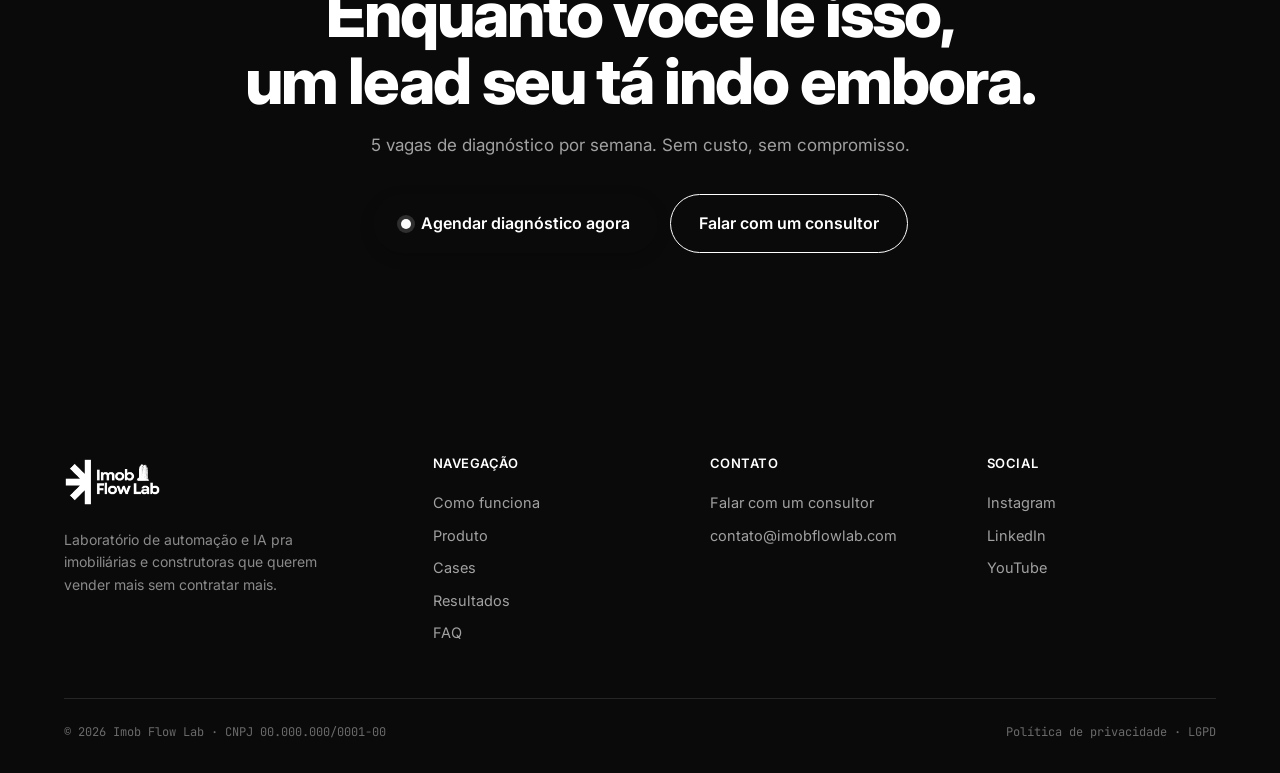
==== commit ca6499a7: "Sync gh-pages" ====
--- a/index.html
+++ b/index.html
@@ -57,6 +57,59 @@
 
 <!-- HERO -->
 <section class="hero">
+
+  <!-- ANIMATED HERO BACKGROUND -->
+  <div class="hero-bg" aria-hidden="true">
+    <!-- Radial gradients with parallax -->
+    <div class="hero-parallax" style="--depth:14">
+      <div class="hero-grad hero-grad-1"></div>
+    </div>
+    <div class="hero-parallax" style="--depth:22">
+      <div class="hero-grad hero-grad-2"></div>
+    </div>
+    <div class="hero-parallax" style="--depth:18">
+      <div class="hero-grad hero-grad-3"></div>
+    </div>
+
+    <!-- Animated SVG lines -->
+    <svg class="hero-lines" viewBox="0 0 1400 900" preserveAspectRatio="none">
+      <defs>
+        <linearGradient id="lineGrad" x1="0" y1="0" x2="1" y2="1">
+          <stop offset="0" stop-color="rgba(120,120,120,0)"/>
+          <stop offset=".5" stop-color="rgba(120,120,120,.5)"/>
+          <stop offset="1" stop-color="rgba(120,120,120,0)"/>
+        </linearGradient>
+      </defs>
+      <path d="M0,220 Q350,80 700,260 T1400,200" stroke="url(#lineGrad)" stroke-width="1" fill="none" class="hl-line-svg"/>
+      <path d="M0,540 Q400,420 800,540 T1400,500" stroke="url(#lineGrad)" stroke-width="1" fill="none" class="hl-line-svg"/>
+      <path d="M120,0 Q200,300 460,520 T900,900" stroke="url(#lineGrad)" stroke-width="1" fill="none" class="hl-line-svg"/>
+      <path d="M1400,80 Q1100,300 950,460 T520,900" stroke="url(#lineGrad)" stroke-width="1" fill="none" class="hl-line-svg"/>
+    </svg>
+
+    <!-- Glassmorphism floating cards -->
+    <div class="hero-parallax" style="--depth:42">
+      <div class="glass-card glass-1"></div>
+    </div>
+    <div class="hero-parallax" style="--depth:58">
+      <div class="glass-card glass-2"></div>
+    </div>
+    <div class="hero-parallax" style="--depth:36">
+      <div class="glass-card glass-3"></div>
+    </div>
+    <div class="hero-parallax" style="--depth:66">
+      <div class="glass-card glass-4"></div>
+    </div>
+    <div class="hero-parallax" style="--depth:48">
+      <div class="glass-card glass-5"></div>
+    </div>
+    <div class="hero-parallax" style="--depth:30">
+      <div class="glass-card glass-6"></div>
+    </div>
+
+    <!-- Particle canvas -->
+    <canvas class="hero-particles" aria-hidden="true"></canvas>
+  </div>
+
   <div class="container hero-inner">
     <span class="eyebrow">[ LAB DE AUTOMAÇÃO IMOBILIÁRIA ]</span>
     <h1 class="hero-title">
@@ -70,9 +123,9 @@
         <span class="btn-dot"></span>
         Agendar diagnóstico gratuito
       </a>
-      <a href="https://wa.me/5500000000000" class="btn btn-ghost btn-lg" target="_blank" rel="noopener">
-        <svg width="18" height="18" viewBox="0 0 24 24" fill="currentColor"><path d="M12.04 2C6.58 2 2.13 6.45 2.13 11.91c0 1.75.46 3.45 1.32 4.95L2 22l5.25-1.37c1.45.79 3.08 1.21 4.79 1.21h.01c5.46 0 9.91-4.45 9.91-9.91 0-2.65-1.03-5.14-2.9-7.01A9.816 9.816 0 0 0 12.04 2zm0 18.13c-1.53 0-3.03-.41-4.34-1.19l-.31-.18-3.23.85.86-3.15-.2-.32a8.198 8.198 0 0 1-1.26-4.34c0-4.54 3.7-8.24 8.24-8.24 2.2 0 4.27.86 5.83 2.42a8.18 8.18 0 0 1 2.41 5.83c0 4.54-3.7 8.24-8.24 8.24z"/></svg>
-        Falar no WhatsApp
+      <a href="#diagnostico" class="btn btn-ghost btn-lg">
+        <svg width="18" height="18" viewBox="0 0 24 24" fill="none" stroke="currentColor" stroke-width="2" stroke-linecap="round" stroke-linejoin="round"><path d="M21 15a2 2 0 0 1-2 2H7l-4 4V5a2 2 0 0 1 2-2h14a2 2 0 0 1 2 2z"/></svg>
+        Falar com um consultor
       </a>
     </div>
     <p class="hero-microcopy">30 min · sem compromisso · 5 vagas por semana</p>
@@ -390,7 +443,7 @@
         <span class="btn-dot"></span>
         Agendar diagnóstico agora
       </a>
-      <a href="https://wa.me/5500000000000" class="btn btn-ghost btn-lg" target="_blank" rel="noopener">Falar no WhatsApp</a>
+      <a href="#diagnostico" class="btn btn-ghost btn-lg">Falar com um consultor</a>
     </div>
   </div>
 </section>
@@ -417,9 +470,8 @@
       </div>
       <div>
         <h4>Contato</h4>
-        <a href="https://wa.me/5500000000000">WhatsApp</a>
+        <a href="#diagnostico">Falar com um consultor</a>
         <a href="mailto:contato@imobflowlab.com">contato@imobflowlab.com</a>
-        <a href="#diagnostico">Agendar diagnóstico</a>
       </div>
       <div>
         <h4>Social</h4>
--- a/styles.css
+++ b/styles.css
@@ -152,8 +152,139 @@
   padding:160px 0 100px;
   text-align:center;
   position:relative;
-}
-.hero-inner{display:flex;flex-direction:column;align-items:center}
+  overflow:hidden;
+  isolation:isolate;
+}
+.hero-inner{display:flex;flex-direction:column;align-items:center;position:relative;z-index:3}
+
+/* ========== HERO BACKGROUND MOTION ========== */
+.hero-bg{
+  position:absolute;inset:0;z-index:1;
+  overflow:hidden;pointer-events:none;
+}
+.hero-parallax{
+  position:absolute;inset:0;
+  transform:translate3d(
+    calc(var(--mx,0) * var(--depth,20) * -1px),
+    calc(var(--my,0) * var(--depth,20) * -1px),
+    0
+  );
+  transition:transform .9s cubic-bezier(.2,.8,.2,1);
+  will-change:transform;
+}
+
+/* radial gradients (greys) */
+.hero-grad{
+  position:absolute;border-radius:50%;
+  filter:blur(80px);
+}
+.hero-grad-1{
+  width:620px;height:620px;top:-200px;left:-160px;
+  background:radial-gradient(circle,rgba(120,120,120,.22),transparent 70%);
+  animation:gradFloat1 22s ease-in-out infinite;
+}
+.hero-grad-2{
+  width:520px;height:520px;top:5%;right:-160px;
+  background:radial-gradient(circle,rgba(155,155,155,.18),transparent 70%);
+  animation:gradFloat2 26s ease-in-out infinite;
+}
+.hero-grad-3{
+  width:700px;height:700px;bottom:-260px;left:30%;
+  background:radial-gradient(circle,rgba(100,100,100,.16),transparent 70%);
+  animation:gradFloat3 30s ease-in-out infinite;
+}
+@keyframes gradFloat1{
+  0%,100%{transform:translate(0,0) scale(1)}
+  50%{transform:translate(60px,40px) scale(1.1)}
+}
+@keyframes gradFloat2{
+  0%,100%{transform:translate(0,0) scale(1)}
+  50%{transform:translate(-80px,60px) scale(1.06)}
+}
+@keyframes gradFloat3{
+  0%,100%{transform:translate(0,0) scale(1)}
+  50%{transform:translate(50px,-40px) scale(.94)}
+}
+
+/* SVG animated lines */
+.hero-lines{
+  position:absolute;inset:0;
+  width:100%;height:100%;
+  opacity:.7;
+}
+.hl-line-svg{
+  stroke-dasharray:2200;
+  stroke-dashoffset:2200;
+  animation:drawLine 14s ease-in-out infinite;
+}
+.hl-line-svg:nth-of-type(2){animation-delay:-2s}
+.hl-line-svg:nth-of-type(3){animation-delay:-4s}
+.hl-line-svg:nth-of-type(4){animation-delay:-7s}
+@keyframes drawLine{
+  0%{stroke-dashoffset:2200}
+  50%{stroke-dashoffset:0}
+  100%{stroke-dashoffset:-2200}
+}
+
+/* glassmorphism cards */
+.glass-card{
+  position:absolute;
+  background:rgba(255,255,255,.35);
+  -webkit-backdrop-filter:blur(14px) saturate(140%);
+  backdrop-filter:blur(14px) saturate(140%);
+  border:1px solid rgba(255,255,255,.55);
+  border-radius:20px;
+  box-shadow:0 10px 36px -8px rgba(0,0,0,.08),inset 0 1px 0 rgba(255,255,255,.8);
+}
+.glass-1{
+  width:190px;height:120px;top:16%;left:6%;
+  animation:floatA 9s ease-in-out infinite;
+}
+.glass-2{
+  width:130px;height:130px;top:60%;left:12%;
+  border-radius:50%;
+  animation:floatB 11s ease-in-out infinite;
+}
+.glass-3{
+  width:220px;height:130px;top:20%;right:5%;
+  animation:floatA 10s ease-in-out infinite reverse;
+}
+.glass-4{
+  width:90px;height:90px;top:66%;right:14%;
+  border-radius:50%;
+  animation:floatB 8s ease-in-out infinite;
+}
+.glass-5{
+  width:110px;height:110px;top:8%;left:46%;
+  border-radius:24px;
+  animation:floatA 12s ease-in-out infinite;
+}
+.glass-6{
+  width:160px;height:80px;bottom:18%;right:30%;
+  animation:floatB 13s ease-in-out infinite reverse;
+}
+@keyframes floatA{
+  0%,100%{transform:translateY(0) rotate(0)}
+  50%{transform:translateY(-26px) rotate(2deg)}
+}
+@keyframes floatB{
+  0%,100%{transform:translateY(0) rotate(0)}
+  50%{transform:translateY(22px) rotate(-2deg)}
+}
+
+/* particle canvas */
+.hero-particles{
+  position:absolute;inset:0;
+  width:100%;height:100%;
+}
+
+@media (max-width:768px){
+  .glass-1,.glass-3,.glass-6{display:none}
+  .glass-2{width:90px;height:90px;top:55%;left:6%}
+  .glass-4{width:70px;height:70px;top:62%;right:8%}
+  .glass-5{width:80px;height:80px;top:6%;left:75%}
+  .hero-grad{filter:blur(60px)}
+}
 .eyebrow{
   font-family:'JetBrains Mono',ui-monospace,monospace;
   font-size:12px;letter-spacing:.04em;
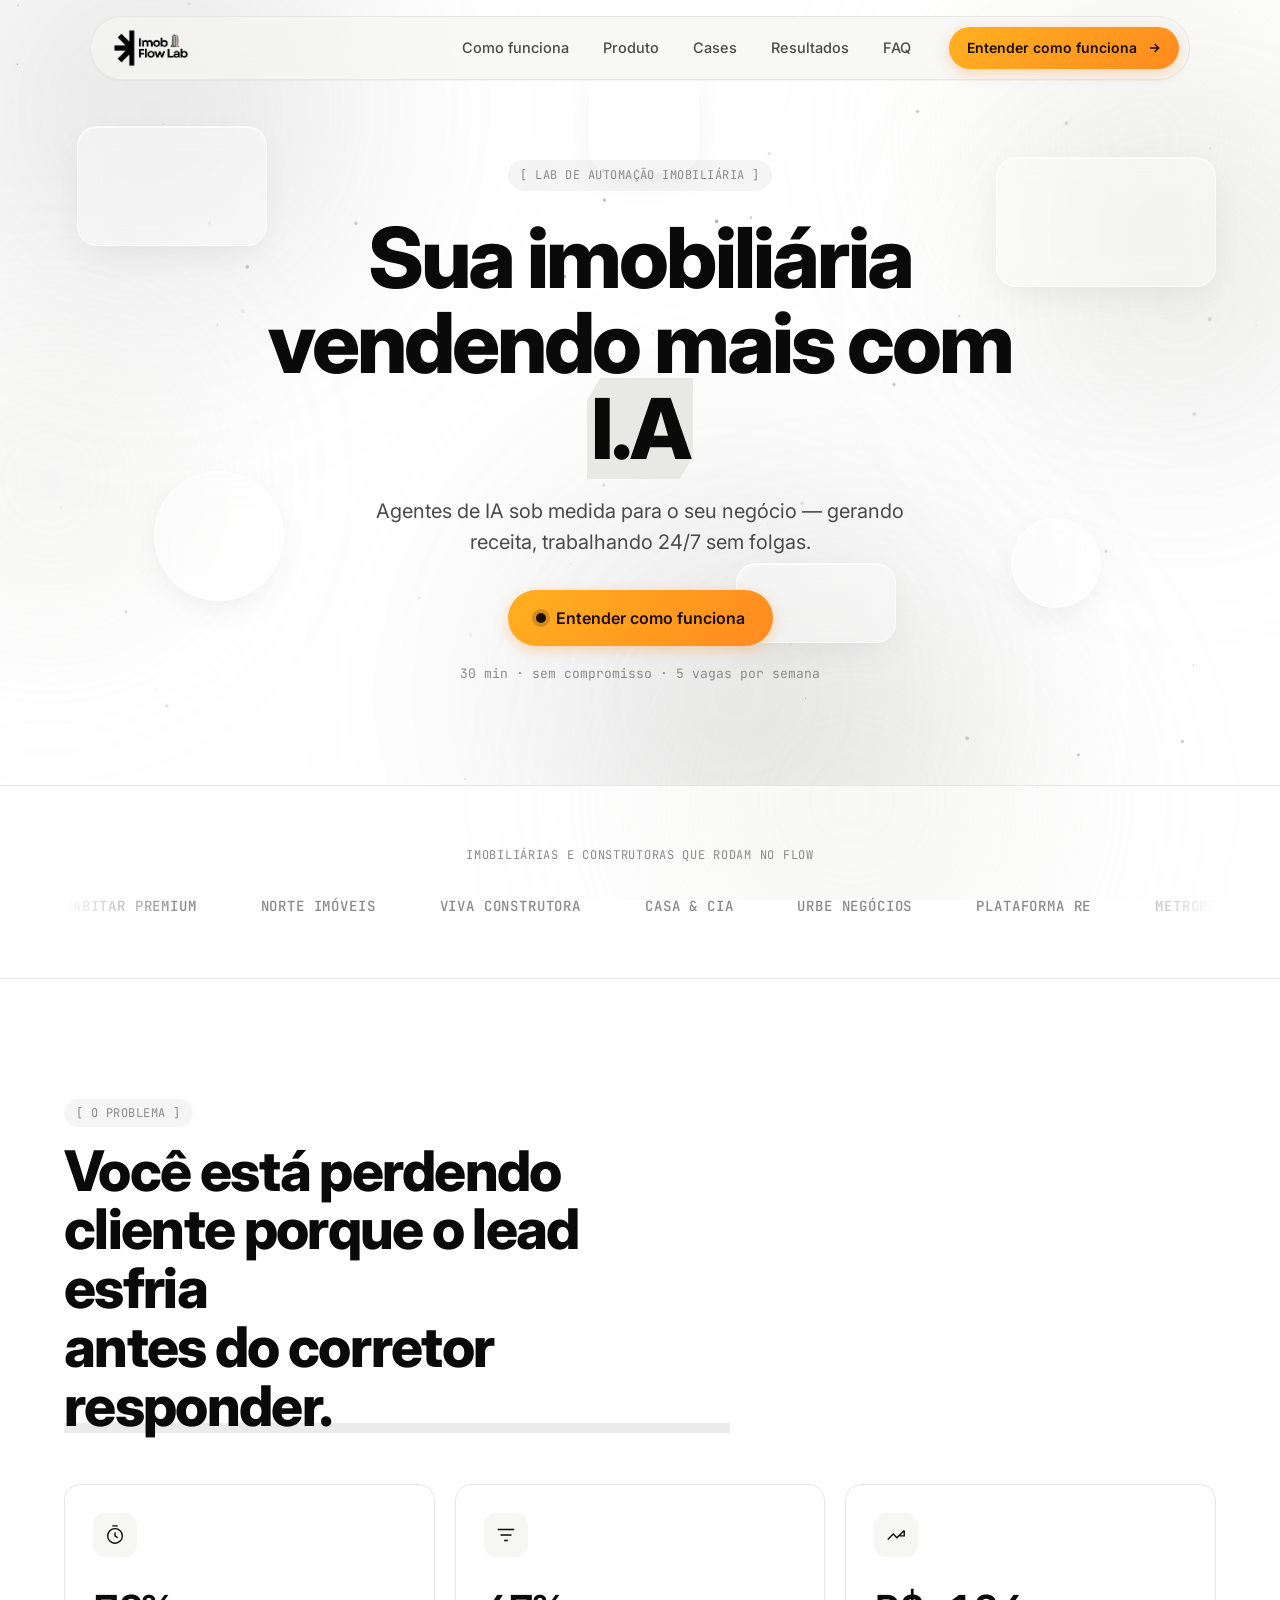
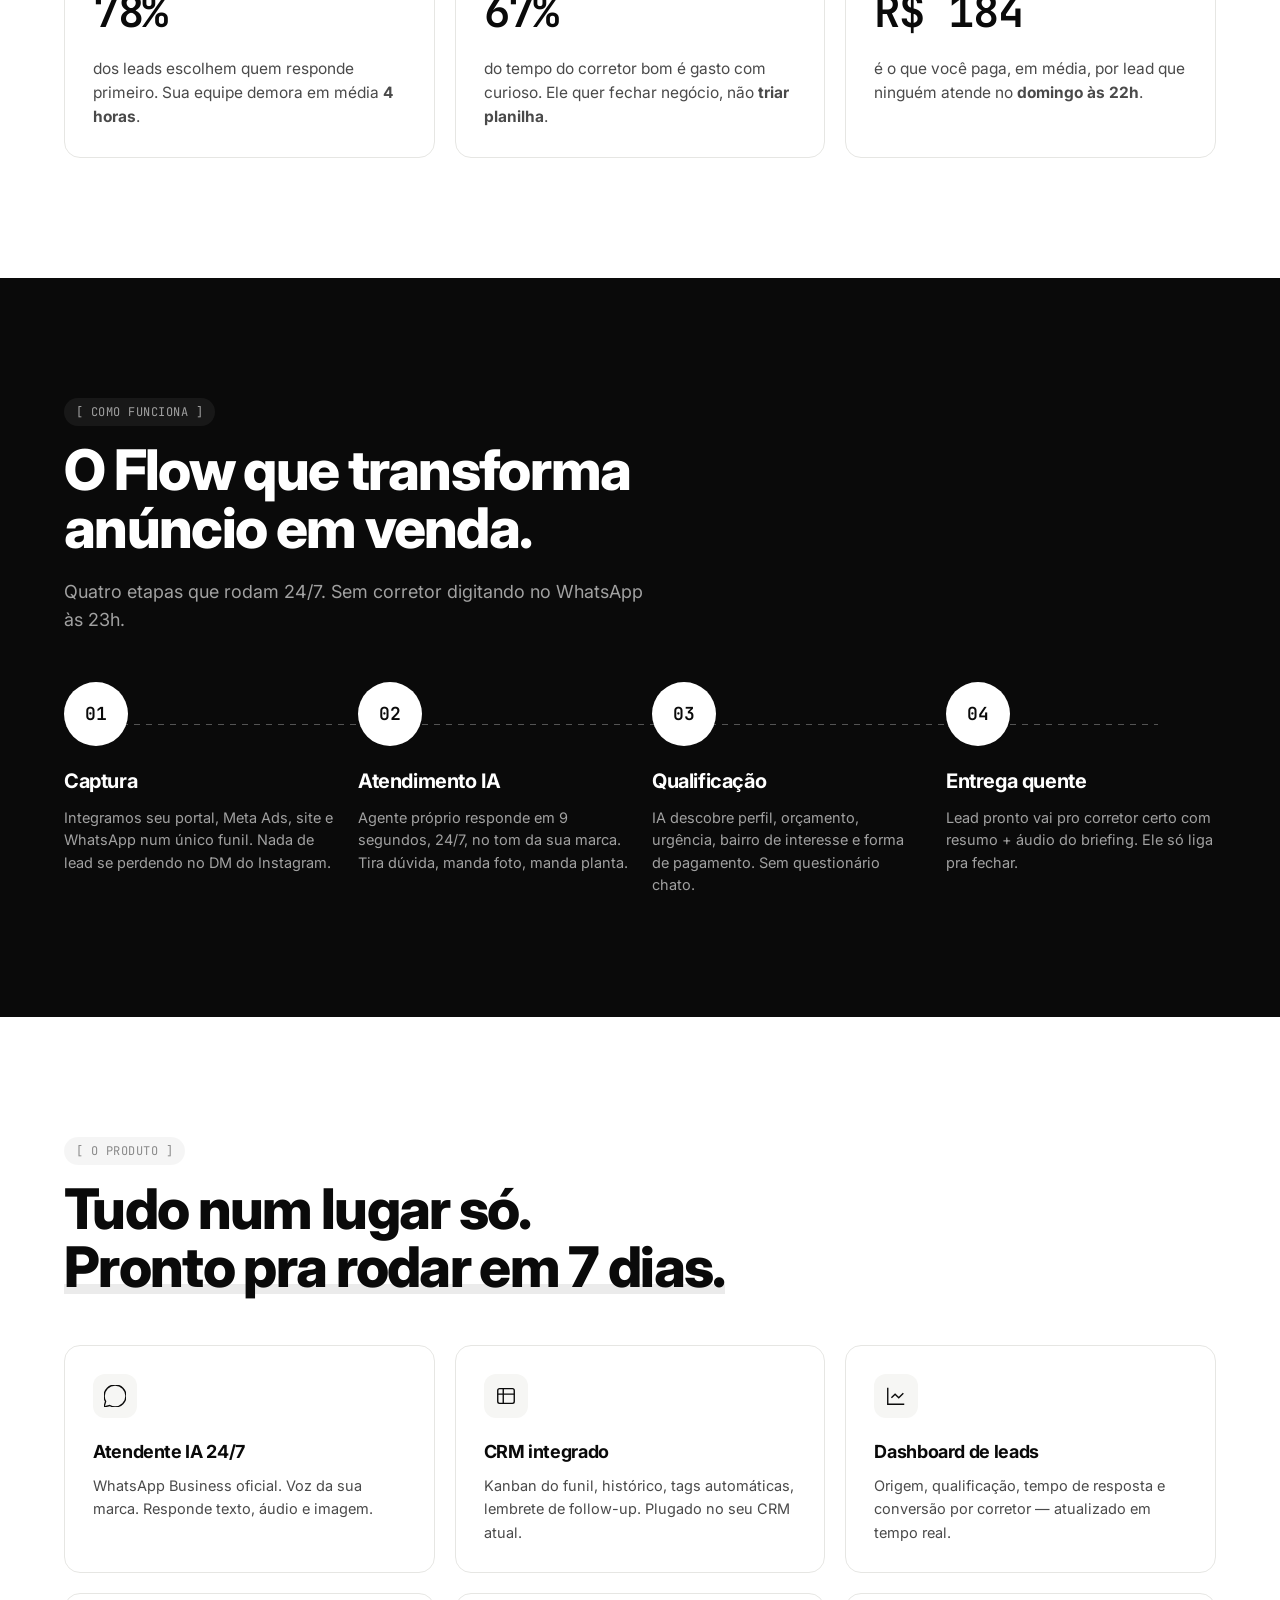
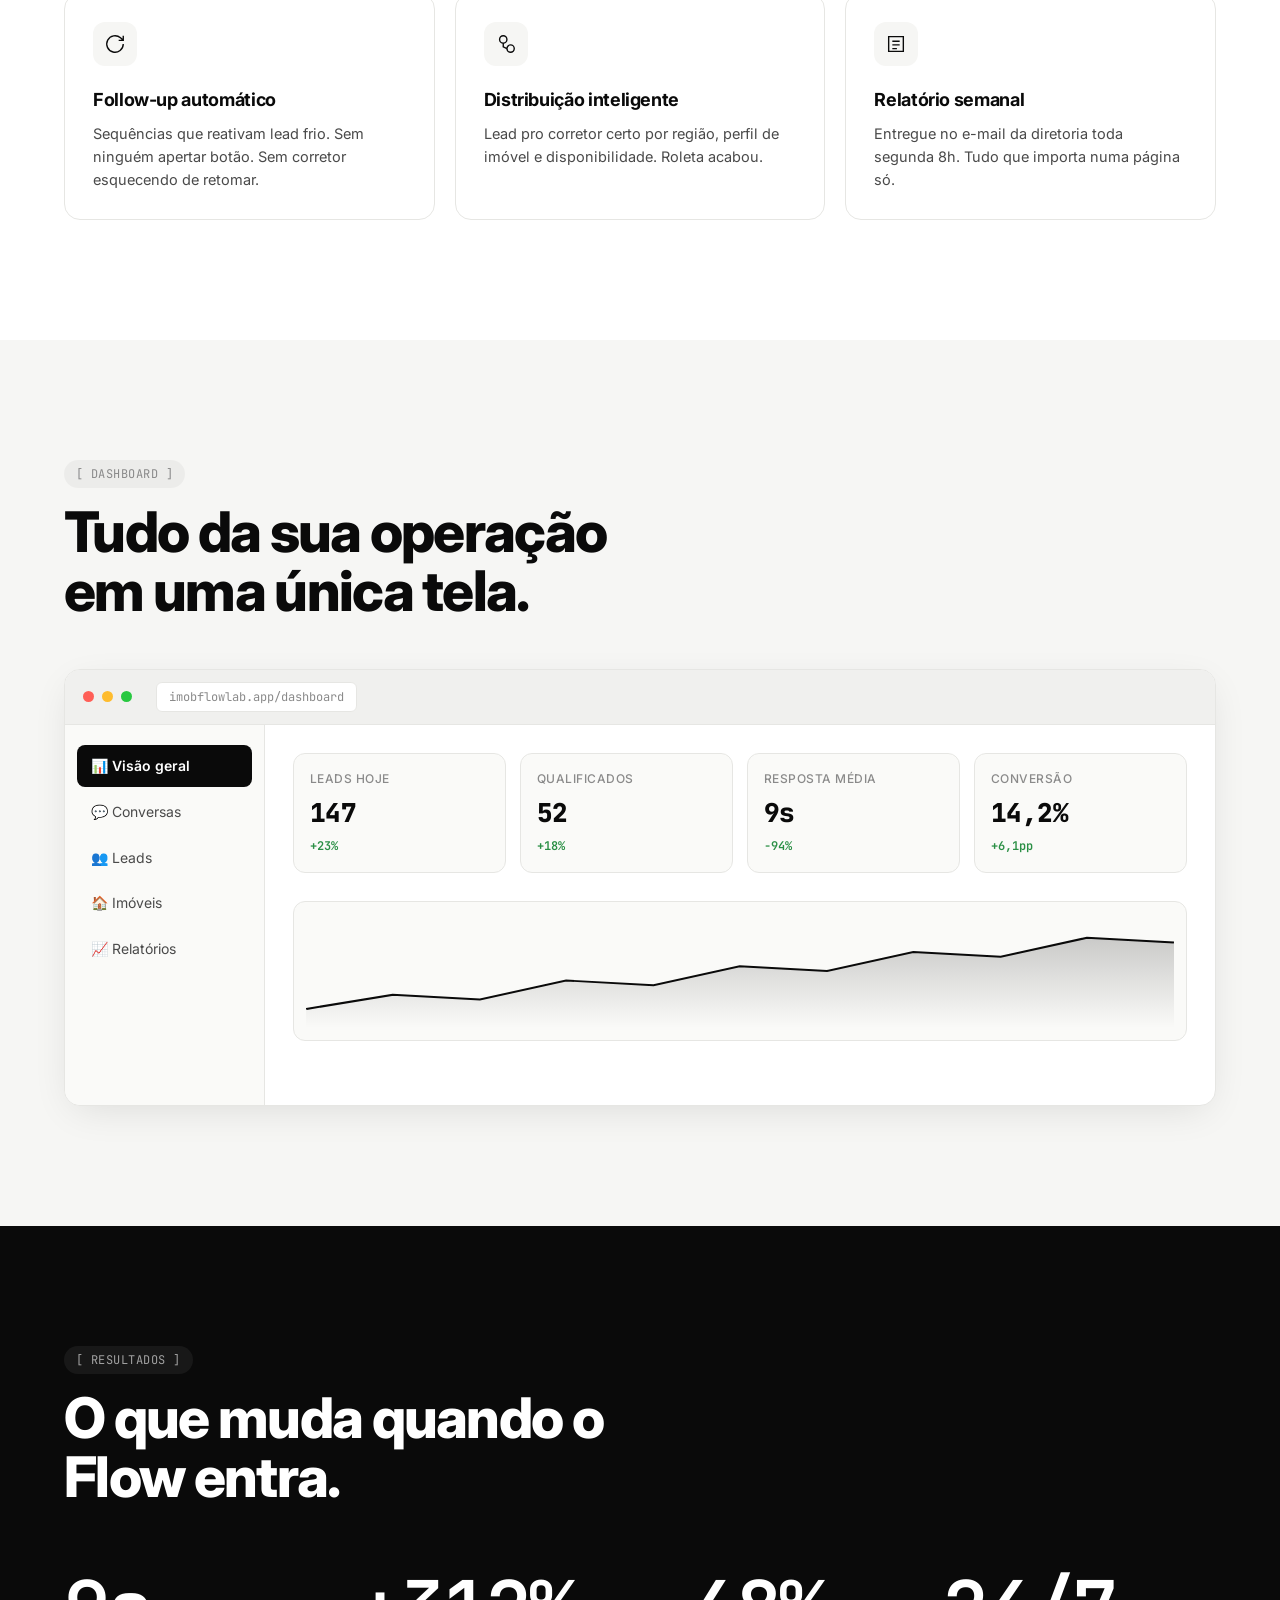
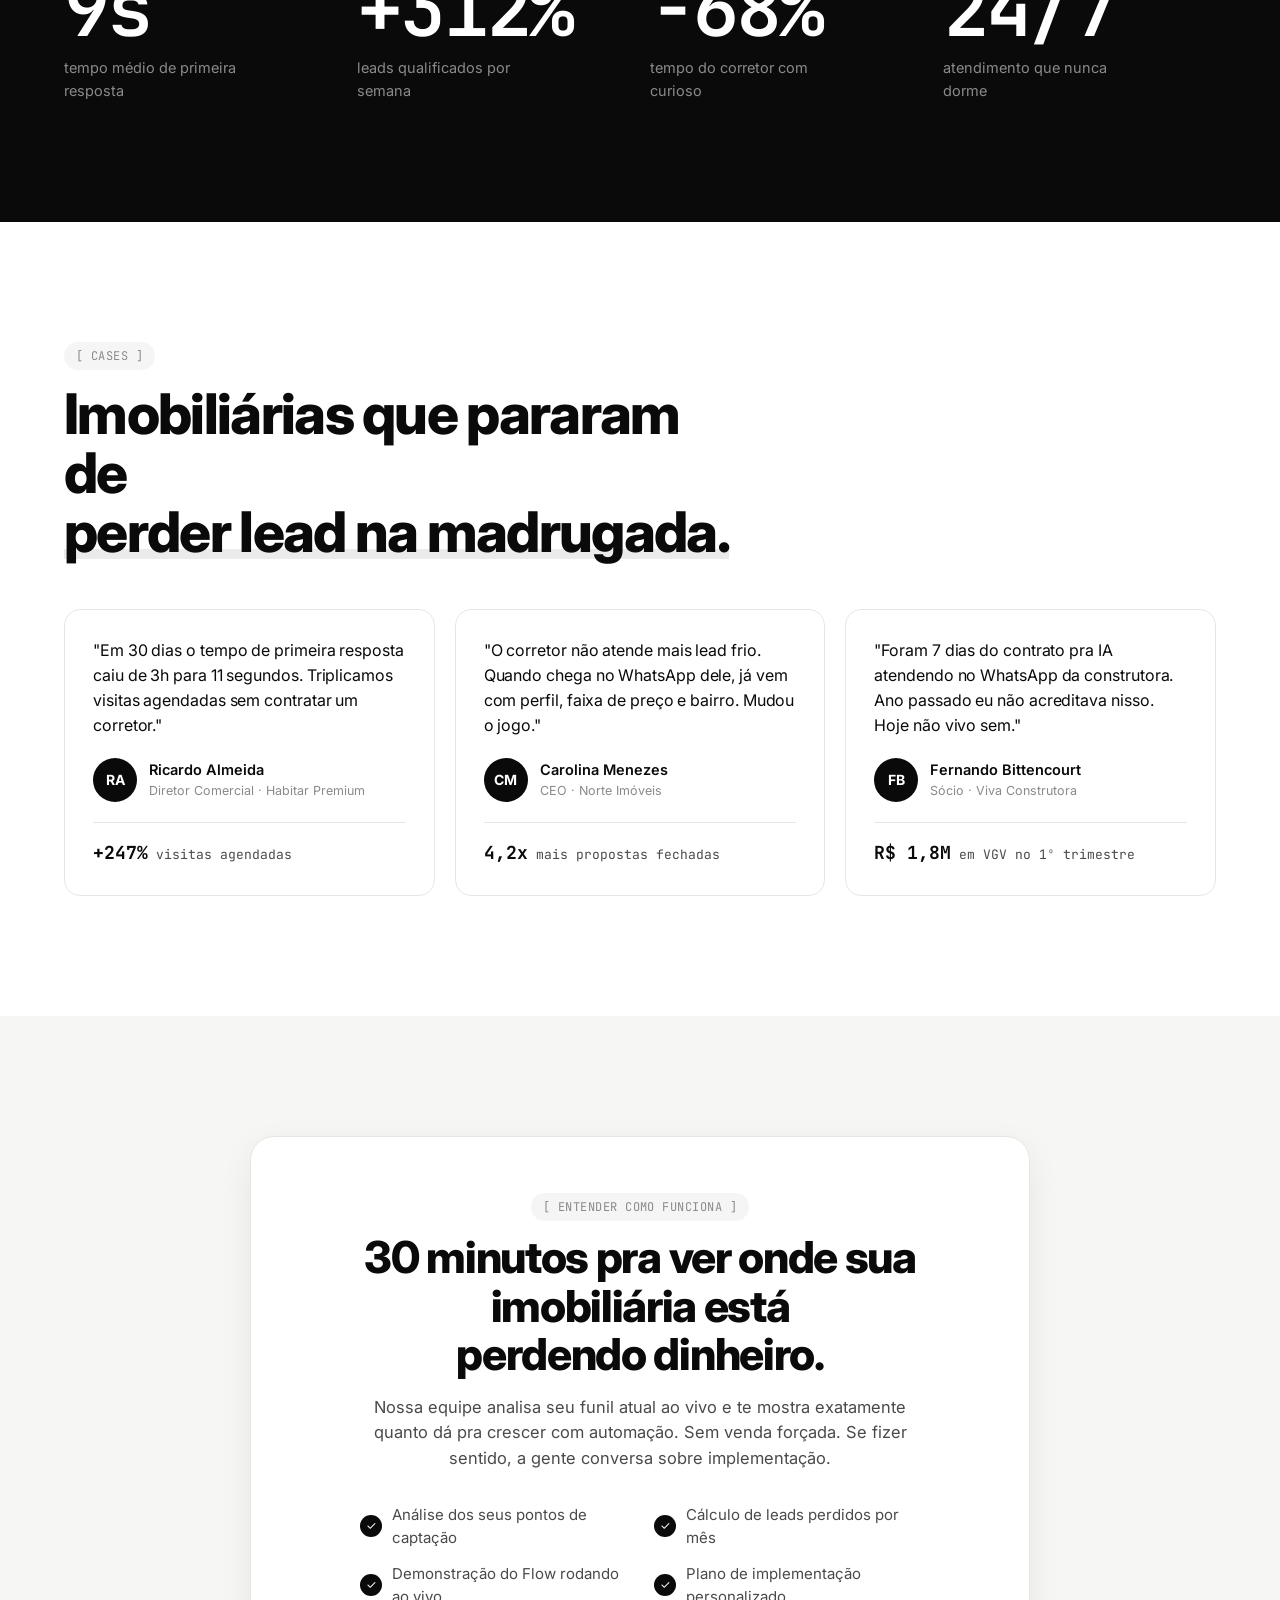
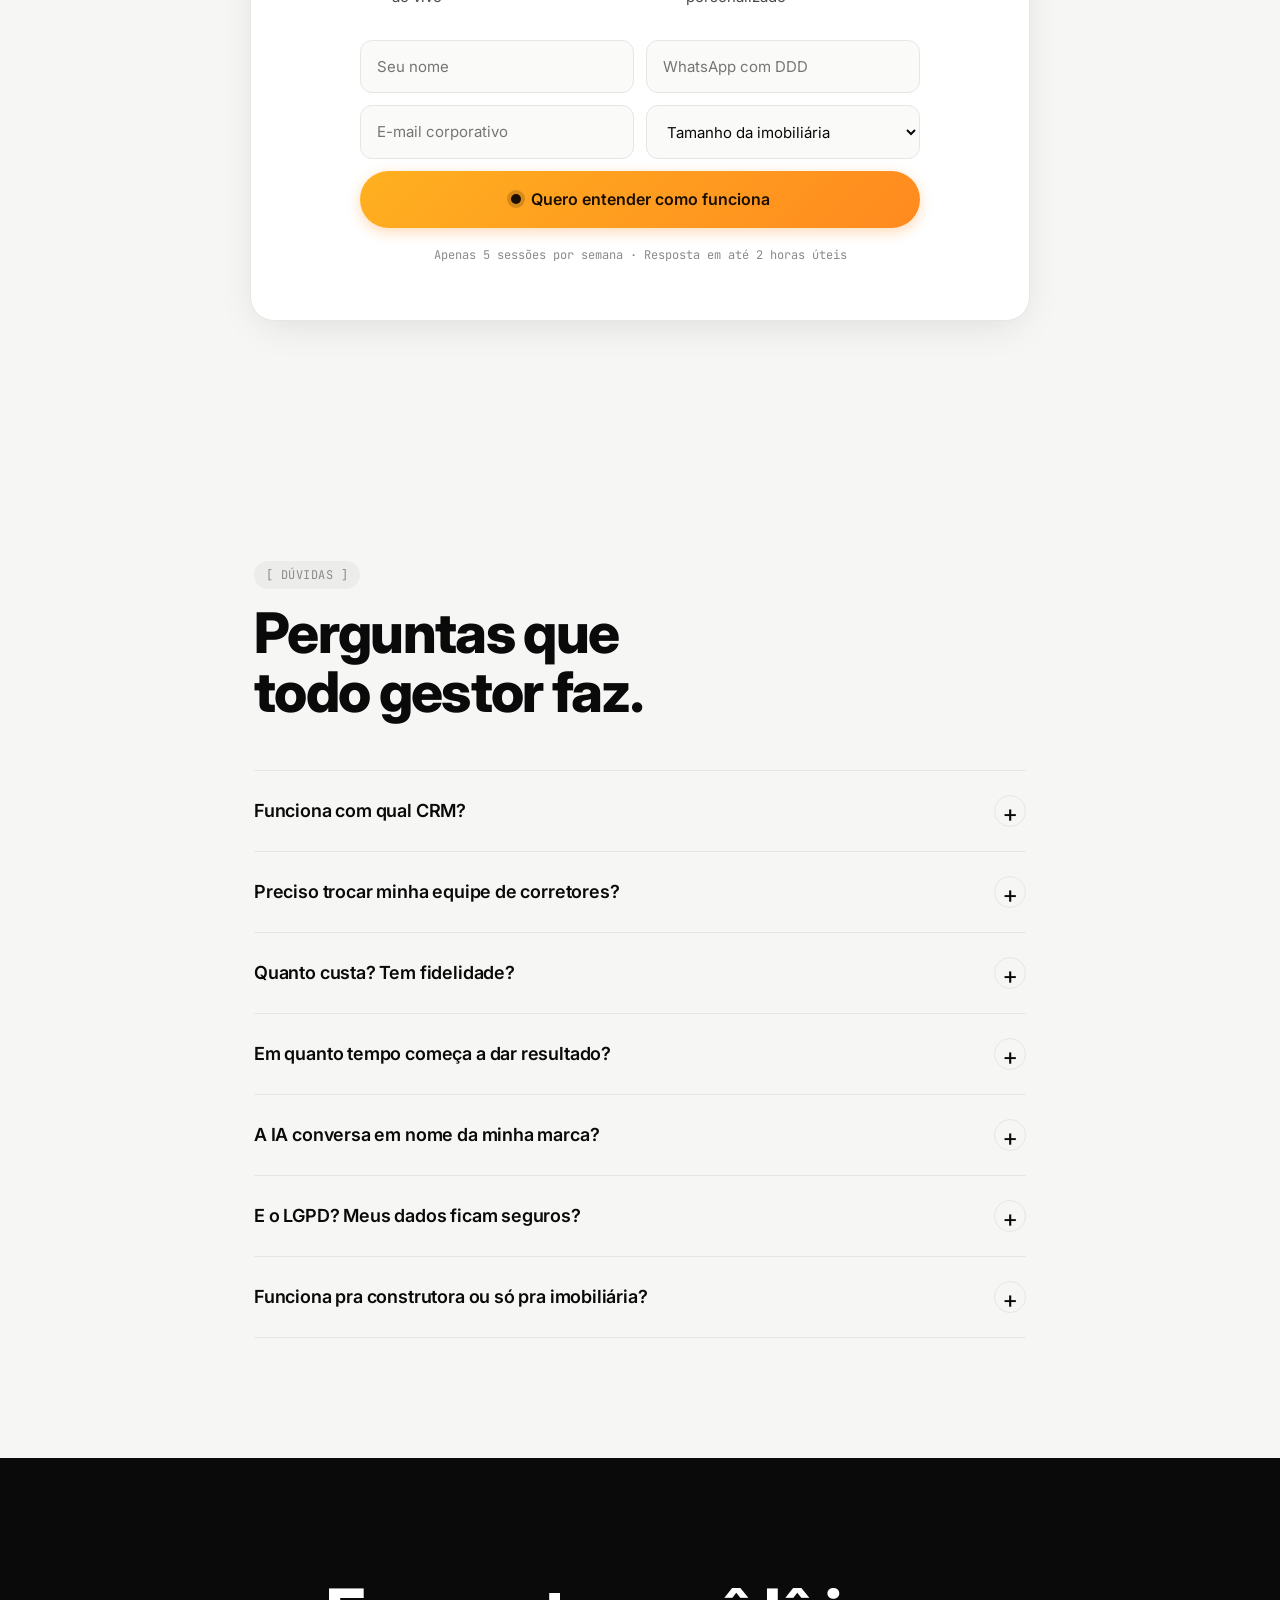
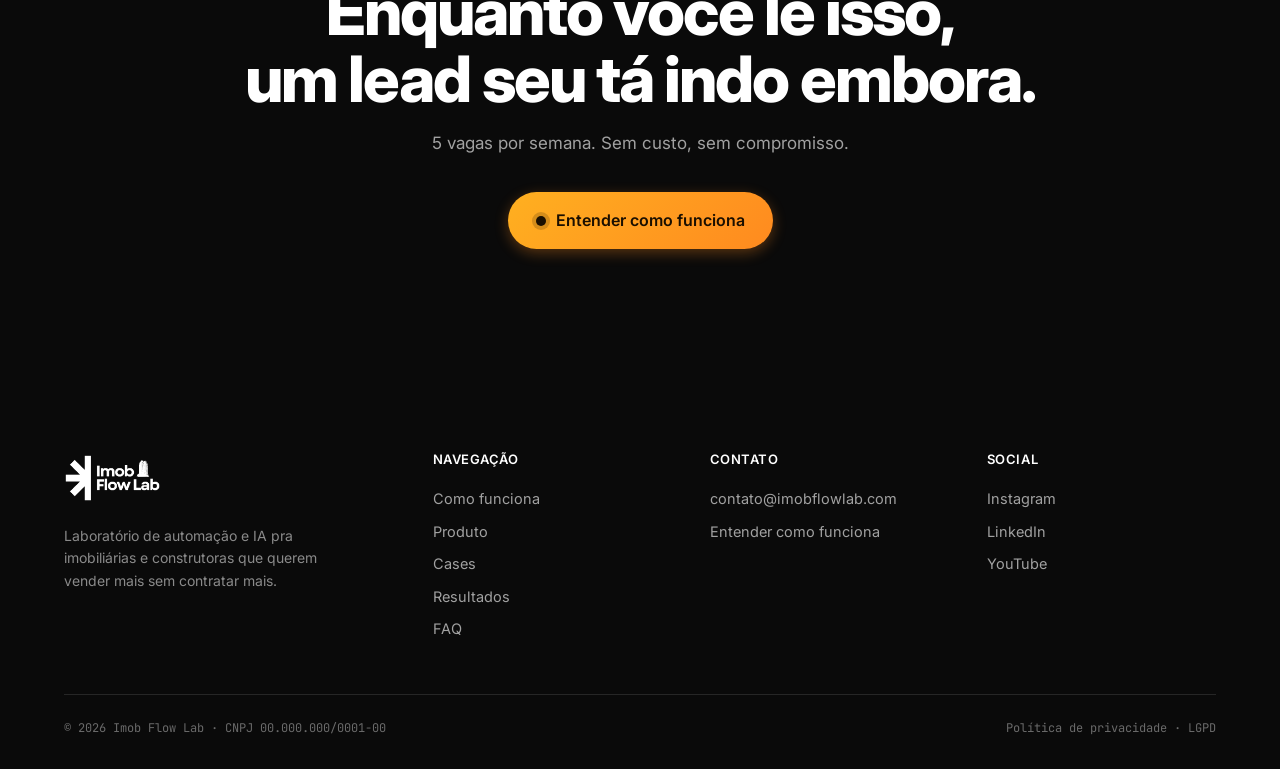
==== commit 5aec378f: "Sync gh-pages" ====
--- a/index.html
+++ b/index.html
@@ -34,7 +34,7 @@
       <li><a href="#faq">FAQ</a></li>
     </ul>
     <a href="#diagnostico" class="btn btn-primary btn-sm">
-      Diagnóstico gratuito
+      Entender como funciona
       <svg width="14" height="14" viewBox="0 0 24 24" fill="none" stroke="currentColor" stroke-width="2.5"><path d="M5 12h14M13 5l7 7-7 7"/></svg>
     </a>
     <button class="nav-toggle" aria-label="Abrir menu">
@@ -50,7 +50,7 @@
   <a href="#cases">Cases</a>
   <a href="#resultados">Resultados</a>
   <a href="#faq">FAQ</a>
-  <a href="#diagnostico" class="btn btn-primary">Diagnóstico gratuito →</a>
+  <a href="#diagnostico" class="btn btn-primary">Entender como funciona →</a>
 </div>
 
 <main id="top">
@@ -121,11 +121,7 @@
     <div class="hero-ctas">
       <a href="#diagnostico" class="btn btn-primary btn-lg">
         <span class="btn-dot"></span>
-        Agendar diagnóstico gratuito
-      </a>
-      <a href="#diagnostico" class="btn btn-ghost btn-lg">
-        <svg width="18" height="18" viewBox="0 0 24 24" fill="none" stroke="currentColor" stroke-width="2" stroke-linecap="round" stroke-linejoin="round"><path d="M21 15a2 2 0 0 1-2 2H7l-4 4V5a2 2 0 0 1 2-2h14a2 2 0 0 1 2 2z"/></svg>
-        Falar com um consultor
+        Entender como funciona
       </a>
     </div>
     <p class="hero-microcopy">30 min · sem compromisso · 5 vagas por semana</p>
@@ -359,7 +355,7 @@
 <section class="section section-offer" id="diagnostico">
   <div class="container">
     <div class="offer-card reveal">
-      <span class="eyebrow">[ DIAGNÓSTICO GRATUITO ]</span>
+      <span class="eyebrow">[ ENTENDER COMO FUNCIONA ]</span>
       <h2 class="offer-title">30 minutos pra ver onde sua imobiliária está <span class="hl-line">perdendo dinheiro.</span></h2>
       <p class="offer-sub">Nossa equipe analisa seu funil atual ao vivo e te mostra exatamente quanto dá pra crescer com automação. Sem venda forçada. Se fizer sentido, a gente conversa sobre implementação.</p>
       <ul class="offer-list">
@@ -387,9 +383,9 @@
         </div>
         <button type="submit" class="btn btn-primary btn-lg btn-block">
           <span class="btn-dot"></span>
-          Quero meu diagnóstico gratuito
+          Quero entender como funciona
         </button>
-        <p class="form-foot">Apenas 5 diagnósticos por semana · Resposta em até 2 horas úteis</p>
+        <p class="form-foot">Apenas 5 sessões por semana · Resposta em até 2 horas úteis</p>
       </form>
     </div>
   </div>
@@ -437,13 +433,12 @@
 <section class="section cta-final">
   <div class="container">
     <h2 class="cta-final-title">Enquanto você lê isso, <br/> <span class="hl-line">um lead seu tá indo embora.</span></h2>
-    <p class="cta-final-sub">5 vagas de diagnóstico por semana. Sem custo, sem compromisso.</p>
+    <p class="cta-final-sub">5 vagas por semana. Sem custo, sem compromisso.</p>
     <div class="hero-ctas center">
       <a href="#diagnostico" class="btn btn-primary btn-lg">
         <span class="btn-dot"></span>
-        Agendar diagnóstico agora
+        Entender como funciona
       </a>
-      <a href="#diagnostico" class="btn btn-ghost btn-lg">Falar com um consultor</a>
     </div>
   </div>
 </section>
@@ -470,8 +465,8 @@
       </div>
       <div>
         <h4>Contato</h4>
-        <a href="#diagnostico">Falar com um consultor</a>
         <a href="mailto:contato@imobflowlab.com">contato@imobflowlab.com</a>
+        <a href="#diagnostico">Entender como funciona</a>
       </div>
       <div>
         <h4>Social</h4>
@@ -490,7 +485,7 @@
 <!-- STICKY MOBILE CTA -->
 <a href="#diagnostico" class="sticky-cta">
   <span class="btn-dot"></span>
-  Diagnóstico gratuito →
+  Entender como funciona →
 </a>
 
 <script src="script.js"></script>
--- a/styles.css
+++ b/styles.css
@@ -111,23 +111,29 @@
 .btn-lg{padding:16px 28px;font-size:16px}
 .btn-block{width:100%;justify-content:center}
 .btn-primary{
-  background:var(--bg-dark);color:#fff;
-  box-shadow:0 4px 14px rgba(0,0,0,0.18);
-}
-.btn-primary:hover{transform:translateY(-2px);box-shadow:0 8px 22px rgba(0,0,0,0.25)}
+  background:linear-gradient(135deg,#FFB020,#FF8A1F);
+  color:#1A0F00;
+  box-shadow:0 4px 14px rgba(255,140,31,.32);
+}
+.btn-primary:hover{
+  background:linear-gradient(135deg,#FFC03A,#FF9933);
+  transform:translateY(-2px);
+  box-shadow:0 10px 26px rgba(255,140,31,.45);
+}
 .btn-ghost{
   background:transparent;color:var(--ink);
   border:1.5px solid var(--ink);
 }
 .btn-ghost:hover{background:var(--ink);color:#fff}
 .btn-dot{
-  width:10px;height:10px;border-radius:50%;background:#fff;
-  box-shadow:0 0 0 4px rgba(255,255,255,.15);
+  width:10px;height:10px;border-radius:50%;
+  background:#1A0F00;
+  box-shadow:0 0 0 4px rgba(26,15,0,.18);
   animation:pulse 1.6s infinite;
 }
 @keyframes pulse{
-  0%,100%{box-shadow:0 0 0 4px rgba(255,255,255,.15)}
-  50%{box-shadow:0 0 0 7px rgba(255,255,255,.05)}
+  0%,100%{box-shadow:0 0 0 4px rgba(26,15,0,.18)}
+  50%{box-shadow:0 0 0 7px rgba(26,15,0,.06)}
 }
 
 .nav-toggle{display:none;flex-direction:column;gap:5px;padding:8px}
@@ -155,11 +161,11 @@
   overflow:hidden;
   isolation:isolate;
 }
-.hero-inner{display:flex;flex-direction:column;align-items:center;position:relative;z-index:3}
+.hero-inner{display:flex;flex-direction:column;align-items:center;position:relative;z-index:10}
 
 /* ========== HERO BACKGROUND MOTION ========== */
 .hero-bg{
-  position:absolute;inset:0;z-index:1;
+  position:absolute;inset:0;z-index:0;
   overflow:hidden;pointer-events:none;
 }
 .hero-parallax{
